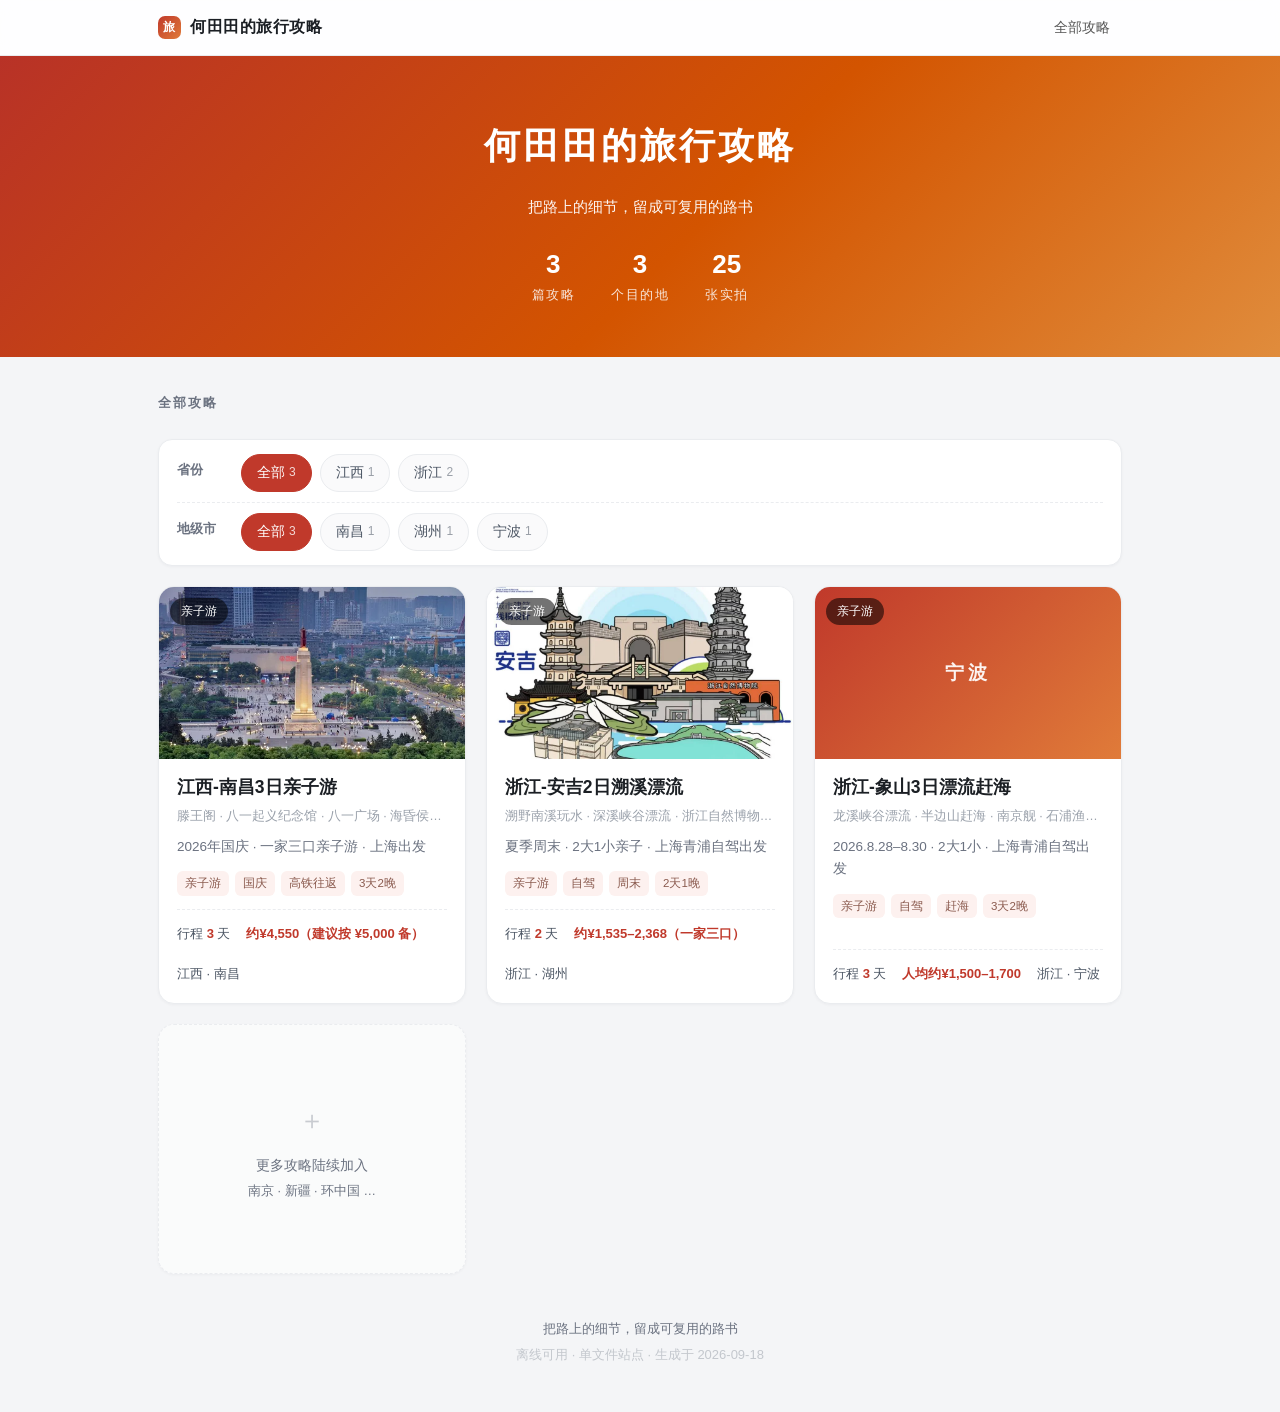
==== index.html @ ce4078e5 "update index.html" ====
<!DOCTYPE html>
<html lang="zh-CN">
<head>
<meta charset="utf-8">
<meta name="viewport" content="width=device-width,initial-scale=1,viewport-fit=cover">
<meta name="description" content="把路上的细节，留成可复用的路书">
<meta name="theme-color" content="#c0392b">
<meta property="og:title" content="何田田的旅行攻略">
<meta property="og:description" content="把路上的细节，留成可复用的路书">
<meta property="og:type" content="website">
<meta property="og:url" content="https://creamshi0208.github.io/TianTravel/">
<meta property="og:site_name" content="何田田的旅行攻略">
<meta property="og:locale" content="zh_CN">
<link rel="icon" href="data:image/svg+xml,%3Csvg xmlns='http://www.w3.org/2000/svg' viewBox='0 0 64 64'%3E%3Cdefs%3E%3ClinearGradient id='g' x1='0' y1='0' x2='1' y2='1'%3E%3Cstop offset='0' stop-color='%23c0392b'/%3E%3Cstop offset='1' stop-color='%23e07b39'/%3E%3C/linearGradient%3E%3C/defs%3E%3Crect width='64' height='64' rx='14' fill='url(%23g)'/%3E%3Ctext x='32' y='45' font-size='34' text-anchor='middle' fill='%23fff' font-family='sans-serif' font-weight='700'%3E%E6%97%85%3C/text%3E%3C/svg%3E">
<title>何田田的旅行攻略</title>
<style>
:root{--ink:#1b1f24;--muted:#6b7280;--line:#eaecef;--bg:#f4f5f7;
--brand:#c0392b;--brand2:#e07b39;--brand-soft:#fdf1ef;--radius:16px;--ph-lg:185px;--ph-sm:150px}
*{box-sizing:border-box}
html{scroll-behavior:smooth}
a,button{-webkit-tap-highlight-color:transparent}
body{margin:0;background:var(--bg);color:var(--ink);font-size:16px;line-height:1.8;
font-family:-apple-system,BlinkMacSystemFont,"PingFang SC","Microsoft YaHei","Hiragino Sans GB",Arial,sans-serif;
-webkit-font-smoothing:antialiased}
.wrap{max-width:1000px;margin:0 auto;padding:0 18px}
strong{color:var(--brand)}

/* ===== 顶栏（sticky 常驻；详情页的返回按钮就挂在这里，永远贴在视口顶部） ===== */
.topbar{position:sticky;top:0;z-index:20;background:rgba(255,255,255,.9);
-webkit-backdrop-filter:blur(10px);backdrop-filter:blur(10px);border-bottom:1px solid var(--line)}
.topbar .in{max-width:1000px;margin:0 auto;padding:9px 18px;display:flex;align-items:center;gap:14px}
.brand{display:flex;align-items:center;gap:9px;text-decoration:none;color:var(--ink);
font-weight:700;font-size:16px;letter-spacing:.5px}
.brand i{width:23px;height:23px;border-radius:7px;font-style:normal;color:#fff;font-size:12px;
background:linear-gradient(135deg,var(--brand),var(--brand2));
display:flex;align-items:center;justify-content:center}
.tb-nav{margin-left:auto;display:flex;gap:4px}
.tb-nav a{text-decoration:none;font-size:14px;color:#555;padding:6px 12px;border-radius:8px}
.tb-nav a:hover{background:var(--brand-soft);color:var(--brand)}
/* 详情页：品牌与导航让位给「返回全部攻略」，按钮随顶栏常驻，不随正文滚走 */
.tb-back{display:none;align-items:center;gap:7px;text-decoration:none;font-size:14.5px;
font-weight:700;color:var(--brand);background:var(--brand-soft);border:1px solid #f0dbd7;
padding:5px 14px 5px 11px;border-radius:9px;line-height:1.5}
.tb-back:hover{background:#f7dfdb}
.tb-back:active{background:#f2d4cf}
.tb-back em{font-style:normal;font-size:15px;line-height:1}
/* 详情页专属分享按钮（自定义分享菜单，全平台通用） */
.tb-share{display:none;align-items:center;gap:6px;font-size:14px;font-weight:700;color:var(--brand);
background:var(--brand-soft);border:1px solid #f0dbd7;padding:6px 16px;border-radius:9px;
line-height:1.5;cursor:pointer;font-family:inherit;margin-left:auto;position:relative}
.tb-share:active{background:#f2d4cf}
html[data-view]:not([data-view="home"]) .topbar .brand,
html[data-view]:not([data-view="home"]) .topbar .tb-nav{display:none}
html[data-view]:not([data-view="home"]) .topbar .tb-back{display:flex}
html[data-view]:not([data-view="home"]) .topbar .tb-share{display:inline-flex}

/* ===== 首页 hero ===== */
.hero-home{background:linear-gradient(135deg,#b83227 0%,#d35400 55%,#e08c3c 100%);
color:#fff;padding:58px 18px 48px;text-align:center}
.hero-home h1{margin:0;font-size:36px;font-weight:800;letter-spacing:3px}
.hero-home .lead{margin:14px auto 0;max-width:560px;font-size:15px;opacity:.94}
.stats{display:flex;justify-content:center;gap:36px;margin-top:28px;flex-wrap:wrap}
.stat b{display:block;font-size:26px;font-weight:800;line-height:1.25}
.stat span{font-size:12.5px;opacity:.85;letter-spacing:1.5px}

/* ===== 二级分类筛选：省份 / 地级市 ===== */
.fbar{background:#fff;border:1px solid var(--line);border-radius:14px;padding:14px 18px;
margin:24px 0 20px;box-shadow:0 1px 3px rgba(16,24,40,.04)}
.frow{display:flex;align-items:flex-start;gap:12px}
.frow+.frow{margin-top:10px;padding-top:10px;border-top:1px dashed var(--line)}
.flab{flex:none;width:52px;font-size:13px;color:var(--muted);font-weight:600;line-height:31px}
.fchips{display:flex;flex-wrap:wrap;gap:8px;flex:1}
.fchips button{display:inline-flex;align-items:center;min-height:38px;border:1px solid var(--line);
background:#fafafb;color:#4b5563;font-size:13.5px;padding:6px 15px;border-radius:999px;
cursor:pointer;font-family:inherit;line-height:1.65}
.fchips button:hover{border-color:#e3cfc9;color:var(--brand)}
.fchips button:active{border-color:#e3cfc9;color:var(--brand);background:var(--brand-soft)}
.fchips button.on{background:var(--brand);border-color:var(--brand);color:#fff}
.fchips button i{font-style:normal;opacity:.55;font-size:12px;margin-left:4px}
.fchips button.on i{opacity:.8}
.empty{display:none;padding:46px 0;text-align:center;color:var(--muted);font-size:14px}
.grid{display:grid;grid-template-columns:repeat(auto-fill,minmax(300px,1fr));gap:20px;padding-bottom:8px}
.gcard{background:#fff;border:1px solid var(--line);border-radius:var(--radius);overflow:hidden;
text-decoration:none;color:inherit;display:flex;flex-direction:column;transition:.2s;
box-shadow:0 1px 3px rgba(16,24,40,.04)}
.gcard:hover{transform:translateY(-3px);box-shadow:0 10px 26px rgba(16,24,40,.10);border-color:#e6d3ce}
.gcard:active{transform:scale(.985)}
.gcard .cov{position:relative;aspect-ratio:16/9;overflow:hidden;background:#eceef1}
.gcard .cov img{width:100%;height:100%;object-fit:cover;display:block;transition:.4s}
.gcard:hover .cov img{transform:scale(1.05)}
.gcard .cov .bd{position:absolute;left:11px;top:11px;background:rgba(0,0,0,.55);color:#fff;
font-size:12px;padding:3px 11px;border-radius:999px}
/* 没有实拍封面时用品牌色底 + 目的地名兜底，不留灰块 */
.gcard .cov.nocov{background:linear-gradient(135deg,var(--brand),var(--brand2));
display:flex;align-items:center;justify-content:center}
.gcard .cov.nocov em{font-style:normal;color:rgba(255,255,255,.93);font-size:19px;
font-weight:700;letter-spacing:4px}
.gcard .bd2{padding:16px 18px 18px;display:flex;flex-direction:column;flex:1}
.gcard h3{margin:0 0 6px;font-size:17.5px;font-weight:700;line-height:1.45}
/* 标题下方的一行小字：主要景点概述，恒定单行（超出省略，悬停看全） */
.gcard .spots{margin:0 0 10px;font-size:12.5px;color:#9aa1ab;line-height:1.6;
white-space:nowrap;overflow:hidden;text-overflow:ellipsis}
.gcard .sub{color:var(--muted);font-size:13.5px;margin:0 0 13px;line-height:1.65}
.tags{display:flex;gap:6px;flex-wrap:wrap;margin-bottom:13px}
.tags span{font-size:11.5px;color:#8a5a4e;background:var(--brand-soft);border-radius:6px;padding:2px 8px}
.meta{display:flex;gap:16px;flex-wrap:wrap;font-size:13px;color:#4b5563;
margin-top:auto;padding-top:12px;border-top:1px dashed var(--line)}
.meta b{color:var(--brand)}
.gcard.soon{border-style:dashed;background:rgba(255,255,255,.55);align-items:center;
justify-content:center;text-align:center;color:var(--muted);font-size:13.5px;
padding:34px 24px;min-height:250px;line-height:2}
.gcard.soon em{font-style:normal;font-size:26px;display:block;margin-bottom:6px;color:#c8cbd0}
.sec-title{font-size:13px;letter-spacing:2px;color:var(--muted);font-weight:600;margin:34px 0 0}

/* ===== 攻略详情 ===== */
.guide-hero{background:linear-gradient(135deg,#b83227 0%,#d35400 55%,#e08c3c 100%);color:#fff;
padding:32px 18px 30px}
.guide-hero .in{max-width:900px;margin:0 auto}
.guide-hero h1{margin:0;font-size:30px;font-weight:800;letter-spacing:1.5px}
.guide-hero .spots-line{margin:9px 0 0;font-size:13px;opacity:.9;letter-spacing:.4px}
.guide-hero .sub2{margin:10px 0 17px;font-size:14.5px;opacity:.95}
.chips{display:flex;flex-wrap:wrap;gap:9px}
.chip{background:rgba(255,255,255,.18);border:1px solid rgba(255,255,255,.36);
border-radius:999px;padding:5px 14px;font-size:13px}
.gmain{max-width:900px;margin:0 auto;padding:0 18px 44px}
.toc-box{background:#fff;border:1px solid var(--line);border-radius:14px;padding:14px 16px;
margin-top:22px;box-shadow:0 1px 3px rgba(16,24,40,.04)}
.toc-t{font-size:12.5px;color:var(--muted);font-weight:600;letter-spacing:1.5px;margin-bottom:10px}
.toc-grid{display:grid;grid-template-columns:repeat(4,1fr);gap:8px}
.toc-grid a{color:#333;text-decoration:none;font-size:13.5px;padding:10px;border-radius:9px;
background:#faf8f7;border:1px solid #f1e9e7;text-align:center;line-height:1.35;
overflow:hidden;text-overflow:ellipsis;white-space:nowrap}
.toc-grid a:hover{background:var(--brand-soft);color:var(--brand)}
.toc-grid a:active{background:var(--brand-soft);color:var(--brand)}
section.sec{margin:24px 0;scroll-margin-top:66px}
.card{background:#fff;border:1px solid var(--line);border-radius:var(--radius);padding:24px 26px;
box-shadow:0 1px 3px rgba(16,24,40,.04)}
.card h2{font-size:20px;margin:0 0 18px;display:flex;align-items:center;gap:12px;
padding-bottom:14px;border-bottom:1px solid var(--line);line-height:1.5}
h2 .num{flex:none;width:28px;height:28px;border-radius:50%;background:var(--brand-soft);
color:var(--brand);font-size:14px;font-weight:700;display:flex;align-items:center;justify-content:center}
/* 二级分组标题：全站统一一套（原 h3.day / .mg-h / .rg-h 三套字号、内边距、
   锚点偏移各不相同，现合并为同一规格；h3.day 只保留额外的上下外边距） */
h3.day,.rg-h,.mg-h{font-size:15px;font-weight:700;color:#fff;
background:linear-gradient(90deg,#c0392b,#e07b39);display:inline-block;
padding:5px 16px;border-radius:999px;margin-bottom:12px}
h3.day{margin:26px 0 14px}
h3.day:first-of-type{margin-top:4px}
p{margin:10px 0}
p.lead-p{font-weight:600}
ul.lst{margin:10px 0;padding-left:20px}
ul.lst li{margin:6px 0}
/* 可勾选清单 ul.lst.ck（出行清单用；点击切换 .done） */
ul.lst.ck{list-style:none;padding-left:0}
ul.lst.ck li{position:relative;padding-left:28px;margin:7px 0;cursor:pointer;
-webkit-user-select:none;user-select:none}
ul.lst.ck li:before{content:"";position:absolute;left:0;top:3px;width:16px;height:16px;
border:1.5px solid #d5d8dd;border-radius:4px;background:#fff}
ul.lst.ck li.done{color:var(--muted);text-decoration:line-through}
ul.lst.ck li.done:before{background:var(--brand);border-color:var(--brand)}
ul.lst.ck li.done:after{content:"";position:absolute;left:5px;top:7px;width:7px;height:4px;
border-left:2px solid #fff;border-bottom:2px solid #fff;transform:rotate(-45deg)}
/* 手机上表格横向滚动：右边内阴影提示「还能往右滑」，滚到底由 JS 摘掉 */
.tw{overflow-x:auto;margin:16px 0;border:1px solid var(--line);border-radius:12px;
-webkit-overflow-scrolling:touch;overscroll-behavior-x:contain}
.tw.hint{-webkit-box-shadow:inset -16px 0 10px -10px rgba(16,24,40,.22);
box-shadow:inset -16px 0 10px -10px rgba(16,24,40,.22)}
table{border-collapse:collapse;width:100%;font-size:15px;min-width:420px}
th,td{padding:11px 14px;text-align:left;vertical-align:top;border-bottom:1px solid var(--line)}
thead th{background:#faf8f7;font-weight:600;color:#444;white-space:nowrap}
tbody tr:nth-child(even){background:#fcfcfd}
tbody tr:last-child td{border-bottom:none}
.tip{background:#fffaf4;border:1px solid #f6e3cb;border-left:3px solid var(--brand2);
border-radius:12px;padding:12px 16px;margin:14px 0;font-size:14.5px;color:#7a4a17}
.tip-k{display:inline-block;font-weight:700;color:#b45309;margin-right:8px}
.tip-k:after{content:"·"}

/* 时间轴 */
.tl{position:relative;margin:8px 0 4px;padding-left:6px}
.tl:before{content:"";position:absolute;left:62px;top:14px;bottom:14px;width:2px;
background:linear-gradient(180deg,#f0c8c0,#f3e2d3)}
.tl-item{position:relative;display:flex;gap:18px;padding:8px 0}
.tl-t{flex:none;width:52px;text-align:right;font-size:14px;font-weight:700;color:var(--brand);
padding-top:2px;line-height:1.5}
.tl-c{position:relative;flex:1;background:#fbfbfc;border:1px solid var(--line);
border-radius:12px;padding:10px 14px;margin-left:22px}
.tl-c:before{content:"";position:absolute;left:-27px;top:16px;width:10px;height:10px;
border-radius:50%;background:#fff;border:3px solid var(--brand)}
.tl-a{font-weight:600;font-size:15.5px}
.tl-n{color:var(--muted);font-size:13.5px;margin-top:5px;line-height:1.75}
.tl-n span{display:block}

/* 路线卡 */


.rt{background:#fbfbfc;border:1px solid var(--line);border-radius:12px;padding:11px 14px;margin-bottom:9px}
.rt-h{display:flex;flex-wrap:wrap;align-items:center;gap:8px;font-size:15px;font-weight:600}
.rt-ar{color:var(--brand);font-weight:700}
.rt-d{margin-left:auto;flex:none;background:var(--brand-soft);color:var(--brand);font-size:12.5px;
font-weight:700;padding:2px 10px;border-radius:999px}
.rt-m{display:flex;flex-wrap:wrap;gap:7px;margin-top:8px}
.pill{font-size:12.5px;color:#4b5563;background:#fff;border:1px solid var(--line);
border-radius:6px;padding:3px 9px}
.pill.car{border-color:#f3d2cb;background:#fffaf8}
.pill.bus{border-color:#d6e2f5;background:#f7f9fe}
.pill.walk{border-color:#cfe6d4;background:#f6fbf7}
.pill.no{color:#9aa1ab;background:#f6f7f8}

/* 餐饮卡 */
/* 分组容器：mgroup 与 rgroup 统一（原 rgroup 下边距 22px 且缺 scroll-margin-top） */
.mgroup,.rgroup{margin:16px 0 20px;scroll-margin-top:70px}
.meal{background:#fbfbfc;border:1px solid var(--line);border-radius:12px;
padding:12px 15px;margin-bottom:9px}
.meal .slot{display:inline-block;font-size:12px;font-weight:700;color:var(--brand);
background:var(--brand-soft);border-radius:6px;padding:2px 9px;margin-bottom:7px}
.ml-main{font-size:15.5px;font-weight:600;line-height:1.6}
.ml-sub{font-size:13.5px;color:var(--muted);margin-top:3px;line-height:1.75}
.ml-alt{font-size:13px;color:#0e7490;margin-top:6px;line-height:1.7;background:#ecfeff;border-left:3px solid #06b6d4;border-radius:0 8px 8px 0;padding:6px 10px}
.alt-tag{display:inline-block;font-weight:700;font-size:12px;border-radius:6px;padding:1px 7px;margin:0 5px 2px 0;color:#fff}
.alt-a{background:#0891b2}
.alt-b{background:#d97706}
.ml-cost{margin-top:8px;font-size:13px;font-weight:700;color:#b45309}

/* 图集：可点击放大（灯箱），角标提示 */
.gal{display:grid;grid-template-columns:repeat(auto-fill,minmax(230px,1fr));gap:14px;margin-top:16px}
figure.ph{margin:0;background:#fff;border:1px solid var(--line);border-radius:12px;overflow:hidden;
position:relative;cursor:zoom-in}
figure.ph img{display:block;width:100%;height:var(--ph-lg);object-fit:cover}
figure.ph::after{content:"点击放大";position:absolute;right:9px;top:9px;font-size:11px;color:#fff;
background:rgba(20,24,30,.5);padding:3px 9px;border-radius:999px;letter-spacing:1px;
pointer-events:none}
figcaption{font-size:12.5px;color:var(--muted);padding:7px 10px;background:#fafafa;text-align:center}

/* 灯箱：点击任意处关闭，Esc 关闭，说明文字贴底部（避让全面屏手势条） */
#lb{position:fixed;inset:0;z-index:60;background:rgba(12,14,18,.93);display:none;
align-items:center;justify-content:center;padding:28px 20px 60px;cursor:zoom-out}
#lb.on{display:flex}
#lb img{max-width:100%;max-height:100%;object-fit:contain;border-radius:6px;
box-shadow:0 10px 40px rgba(0,0,0,.5)}
#lb-cap{position:absolute;left:0;right:0;bottom:0;
padding:16px 20px calc(16px + env(safe-area-inset-bottom,0px));color:rgba(255,255,255,.88);
font-size:13px;text-align:center;background:linear-gradient(180deg,transparent,rgba(0,0,0,.6))}
#lb-x{position:absolute;top:calc(14px + env(safe-area-inset-top,0px));
right:calc(14px + env(safe-area-inset-right,0px));width:40px;height:40px;border-radius:50%;
border:none;background:rgba(255,255,255,.16);color:#fff;font-size:17px;cursor:pointer;
font-family:inherit;line-height:1}
#lb-x:active{background:rgba(255,255,255,.3)}

/* 阅读进度条（贴顶栏下方，随滚动增长） */
#prog{position:fixed;top:0;left:0;height:3px;width:100%;transform:scaleX(0);transform-origin:0 0;
background:linear-gradient(90deg,var(--brand),var(--brand2));z-index:50;pointer-events:none}

footer{text-align:center;color:var(--muted);font-size:13px;line-height:2;
padding:34px 18px calc(44px + env(safe-area-inset-bottom,0px))}
footer .fl{color:#c3c7cd}
#toTop{position:fixed;right:calc(16px + env(safe-area-inset-right,0px));
bottom:calc(24px + env(safe-area-inset-bottom,0px));width:44px;height:44px;border-radius:50%;
border:1px solid var(--line);background:#fff;color:var(--brand);font-size:17px;cursor:pointer;
box-shadow:0 4px 14px rgba(16,24,40,.12);z-index:30;font-family:inherit;
opacity:0;visibility:hidden;pointer-events:none;transition:opacity .25s,visibility .25s}
#toTop.show{opacity:1;visibility:visible;pointer-events:auto}
#toTop:hover{background:var(--brand-soft)}
#toTop:active{background:var(--brand-soft)}

/* ===== 视图显隐 =====
   默认一律隐藏，只由路由点亮 —— 保证「没点过的攻略详情」绝不会先渲染出来。
   （以前是靠 body 末尾的脚本加 .js 类才隐藏，文档解析期间详情会整片闪现。）
   无 JS 时兜底：只显示首页卡片墙，详情仍然一个都不渲染。 */
.view{display:none}
.view.on{display:block}
html:not(.js) #v-home{display:block}


/* ===== 打印 / 导出 PDF =====
   路书经常要打出来随身带、或导成 PDF 存档。屏幕上的常驻顶栏、进度条、
   悬浮按钮、灯箱、「点击放大」角标在纸面上全是噪音，一律隐掉；
   渐变 hero 反白成黑字，免得印出一片深底又吃墨；卡片表格图片尽量不跨页断开。 */
@media print{
 @page{margin:14mm}
 .topbar,#prog,#toTop,#lb,.tb-share{display:none!important}
 .hero-home,.guide-hero{background:#fff!important;color:#000!important;
  -webkit-print-color-adjust:exact;print-color-adjust:exact}
 .hero-home .lead,.hero-home .stat span,.guide-hero .spots-line,.guide-hero .sub2{
  color:#444!important;opacity:1!important}
 .gcard,.card,figure.ph,.meal,.pt,table,.tl{break-inside:avoid;page-break-inside:avoid;
  box-shadow:none!important;border-color:#ccc!important}
 .gcard:hover{transform:none}
 figure.ph::after{display:none}
 a{color:inherit!important;text-decoration:none}
 #sidetoc{display:none!important}
 footer{padding:14px 0 0}
}

/* ===== 悬浮章节目录（JS 动态生成 #sidetoc）=====
   桌面宽屏（≥1240px）：正文 900px 居中后右侧有富余，固定一个竖排小目录，
   滚动时高亮当前章节，点任意章节平滑跳转（走全局锚点委托，不占历史栈）；
   手机（≤640px）：改成贴底的横滑章节条，不占文档流、不推 hero；
   中间尺寸不显示 —— 那个区间正文两侧没有富余，页首的 toc-box 加右下角
   回顶按钮已经够用。 */
#sidetoc{display:none}
/* 空容器一律隐藏：主页/无目录页面 JS 会留下空 #sidetoc，
   桌面宽屏规则不依赖 .show，会把它渲染成右上角白色空盒 */
#sidetoc:empty{display:none!important}
@media(min-width:1240px){
 #sidetoc{display:block;position:fixed;top:84px;right:14px;width:150px;
  max-height:calc(100vh - 130px);overflow:auto;z-index:15;
  background:#fff;border:1px solid var(--line);border-radius:12px;padding:10px 7px;
  box-shadow:0 1px 3px rgba(16,24,40,.06);font-size:12.5px}
 #sidetoc .st-t{font-size:11.5px;color:var(--muted);font-weight:600;letter-spacing:1.5px;
  padding:2px 8px 8px}
 #sidetoc a{display:block;padding:5px 8px;border-radius:7px;color:var(--ink);
  text-decoration:none;line-height:1.5;white-space:nowrap;overflow:hidden;text-overflow:ellipsis}
 #sidetoc a.on{background:var(--brand-soft);color:var(--brand);font-weight:700}
}
@media(max-width:640px){
 #sidetoc.show{display:flex;gap:8px;position:fixed;left:0;right:0;bottom:0;z-index:25;
  overflow-x:auto;-webkit-overflow-scrolling:touch;scrollbar-width:none;
  background:rgba(255,255,255,.96);-webkit-backdrop-filter:blur(10px);backdrop-filter:blur(10px);
  border-top:1px solid var(--line);
  padding:8px 12px calc(8px + env(safe-area-inset-bottom,0px))}
 #sidetoc.show::-webkit-scrollbar{display:none}
 #sidetoc .st-t{display:none}
 #sidetoc a{flex:none;font-size:12.5px;color:var(--ink);text-decoration:none;
  background:#fff;border:1px solid var(--line);border-radius:999px;padding:5px 13px}
 #sidetoc a.on{background:var(--brand);border-color:var(--brand);color:#fff;font-weight:700}
 /* 底部让给章节条，回顶按钮上移 */
 #toTop{bottom:70px}
 /* 打印时正文卡片由 @media print 处理，这里只补底部条的高度占位 */
 body{padding-bottom:52px}
}

/* ===== 行程内联配图 / 图集分组 / 景点速查 ===== */
.tl-ph{margin:10px 0 2px;max-width:300px}
figure.tl-ph img{height:var(--ph-sm)}
.ph-more{display:inline-block;margin:6px 0 2px;font-size:13px;color:var(--brand);
 text-decoration:none;border-bottom:1px dashed var(--brand2)}

.poi-links{display:flex;flex-wrap:wrap;gap:8px;margin-top:9px}
.poi-links a{display:inline-block;font-size:13px;color:var(--brand);background:#fff;
 border:1px solid #f3d2cb;border-radius:999px;padding:4px 13px;text-decoration:none}
.poi-links a:hover{background:var(--brand-soft)}

/* ===== 重要提示卡 .pt =====
   左侧色条 + 名称 + 状态标签（绿=免费/无需预约，橙=需抢票）+ 说明文字。
   比早先的裸段落/借用 .rt 层次清楚：一眼能扫出「哪个要抢、哪个不用」。 */
.pt{background:#fff;border:1px solid var(--line);border-left:3px solid var(--brand2);
 border-radius:12px;padding:13px 16px;margin-bottom:10px}
.pt-h{display:flex;flex-wrap:wrap;align-items:baseline;gap:9px;margin-bottom:6px}
.pt-n{font-size:15.5px;font-weight:700;color:var(--ink);line-height:1.5}
.pt-tag{font-size:12px;font-weight:700;border-radius:6px;padding:2px 9px;
 background:var(--brand-soft);color:var(--brand);white-space:nowrap}
.pt-tag.t-ok{background:#e1f5ee;color:#0f6e56}
.pt-tag.t-warn{background:#faece7;color:#993c1d}
.pt-tag.t-err{background:#fcebeb;color:#a32d2d}
.pt-d{font-size:14px;color:#4b5563;line-height:1.8}
.pt-d b{color:var(--brand)}
@media(max-width:640px){
 .pt{padding:12px 13px}
 .pt-n{font-size:15px}
}
@media(max-width:640px){.tl-ph{max-width:240px}}

@media(max-width:640px){
 .hero-home{padding:42px 16px 36px}.hero-home h1{font-size:25px;letter-spacing:1.5px}
 .stats{gap:24px}.stat b{font-size:22px}
 .grid{grid-template-columns:1fr}
 .toc-grid{grid-template-columns:repeat(2,1fr)}
 .card{padding:18px 15px}
 .guide-hero h1{font-size:22px}
 /* 表格压小字号/内距 + 放宽最小宽度，很多表不用横滑也能放下 */
 table{font-size:13.5px;min-width:340px}
 th,td{padding:9px 10px}
 /* 筛选 chips 提到 40px 触控高度 */
 .fchips button{min-height:40px;font-size:14px}
 .tl:before{left:52px}.tl-t{width:42px;font-size:13px}.tl-c{margin-left:14px}
 .tl-c:before{left:-19px}
 figure.ph img{height:var(--ph-sm)}
}
</style>
<script>document.documentElement.className += ' js';</script>
</head>
<body>
<div id="prog"></div>
<header class="topbar"><div class="in"><a class="brand" href="#/"><i>旅</i>何田田的旅行攻略</a><a class="tb-back" href="#/"><em>←</em>返回全部攻略</a><button class="tb-share" id="shareBtn" type="button">分享</button><nav class="tb-nav"><a href="#/">全部攻略</a></nav></div></header>

<main><div class="view" id="v-home" data-view="home"><div class="hero-home"><h1>何田田的旅行攻略</h1><p class="lead">把路上的细节，留成可复用的路书</p><div class="stats"><div class="stat"><b>3</b><span>篇攻略</span></div><div class="stat"><b>3</b><span>个目的地</span></div><div class="stat"><b>14</b><span>张实拍</span></div></div></div><div class="wrap"><div class="sec-title">全部攻略</div><div class="fbar"><div class="frow"><span class="flab">省份</span><div class="fchips" id="fp"><button class="on" data-prov="全部" onclick="pickProv(this)">全部<i>3</i></button><button data-prov="江西" onclick="pickProv(this)">江西<i>1</i></button><button data-prov="浙江" onclick="pickProv(this)">浙江<i>2</i></button></div></div><div class="frow"><span class="flab">地级市</span><div class="fchips" id="fc"><button class="on" data-prov="全部" data-city="全部" onclick="pickCity(this)">全部<i>3</i></button><button data-prov="江西" data-city="南昌" onclick="pickCity(this)">南昌<i>1</i></button><button data-prov="浙江" data-city="湖州" onclick="pickCity(this)">湖州<i>1</i></button><button data-prov="浙江" data-city="宁波" onclick="pickCity(this)">宁波<i>1</i></button></div></div></div><div class="grid"><a class="gcard" href="#/nanchang-3d" data-prov="江西" data-city="南昌"><div class="cov"><img src="images/nanchang/00_江西_南昌3日亲子游.webp" alt="江西-南昌3日亲子游" loading="lazy"><span class="bd">亲子游</span></div><div class="bd2"><h3>江西-南昌3日亲子游</h3><p class="spots" title="滕王阁 · 八一起义纪念馆 · 八一广场 · 海昏侯国遗址 · 万寿宫 · 南昌之星">滕王阁 · 八一起义纪念馆 · 八一广场 · 海昏侯国遗址 · 万寿宫 · 南昌之星</p><p class="sub">2026年国庆 · 一家三口亲子游 · 上海出发</p><div class="tags"><span>亲子游</span><span>国庆</span><span>高铁往返</span><span>3天2晚</span></div><div class="meta"><span>行程 <b>3</b> 天</span><span><b>约¥4,550（建议按 ¥5,000 备）</b></span><span>江西 · 南昌</span></div></div></a><a class="gcard" href="#/anji-2d" data-prov="浙江" data-city="湖州"><div class="cov"><img src="images/anji/00_封面_安吉2日溯溪漂流.webp" alt="浙江-安吉2日溯溪漂流" loading="lazy" decoding="async"><span class="bd">亲子游</span></div><div class="bd2"><h3>浙江-安吉2日溯溪漂流</h3><p class="spots" title="溯野南溪玩水 · 深溪峡谷漂流 · 浙江自然博物院安吉馆">溯野南溪玩水 · 深溪峡谷漂流 · 浙江自然博物院安吉馆</p><p class="sub">夏季周末 · 2大1小亲子 · 上海青浦自驾出发</p><div class="tags"><span>亲子游</span><span>自驾</span><span>周末</span><span>2天1晚</span></div><div class="meta"><span>行程 <b>2</b> 天</span><span><b>约¥1,535–2,368（一家三口）</b></span><span>浙江 · 湖州</span></div></div></a><a class="gcard" href="#/xiangshan-3d" data-prov="浙江" data-city="宁波"><div class="cov nocov"><em>宁波</em><span class="bd">亲子游</span></div><div class="bd2"><h3>浙江-象山3日漂流赶海</h3><p class="spots" title="龙溪峡谷漂流 · 半边山赶海 · 南京舰 · 石浦渔港古城 · 东门岛">龙溪峡谷漂流 · 半边山赶海 · 南京舰 · 石浦渔港古城 · 东门岛</p><p class="sub">2026.8.28–8.30 · 2大1小 · 上海青浦自驾出发</p><div class="tags"><span>亲子游</span><span>自驾</span><span>赶海</span><span>3天2晚</span></div><div class="meta"><span>行程 <b>3</b> 天</span><span><b>人均约¥1,500–1,700</b></span><span>浙江 · 宁波</span></div></div></a><div class="gcard soon"><em>＋</em>更多攻略陆续加入<br><span style="font-size:12.5px">南京 · 新疆 · 环中国 …</span></div></div><div class="empty" id="empty">该分类下暂无攻略</div></div></div><div class="view" id="v-nanchang-3d" data-view="nanchang-3d"><div class="guide-hero"><div class="in"><h1>江西-南昌3日亲子游</h1><div class="spots-line">滕王阁 · 八一起义纪念馆 · 八一广场 · 海昏侯国遗址 · 万寿宫 · 南昌之星</div><div class="sub2">2026年国庆 · 一家三口亲子游 · 上海出发</div><div class="chips"><span class="chip">3天2晚</span><span class="chip">10/3 周六 — 10/5 周一</span><span class="chip">去程卧铺 K287</span><span class="chip">返程高铁</span><span class="chip">亲子友好</span></div></div></div><div class="gmain"><div class="toc-box"><div class="toc-t">本页目录</div><div class="toc-grid"><a href="#nanchang-3d-sec-1">一、交通</a><a href="#nanchang-3d-sec-2">二、行程概览</a><a href="#nanchang-3d-sec-3">三、每日详细行程</a><a href="#nanchang-3d-sec-4">四、预算（一家三口，3天2晚）</a><a href="#nanchang-3d-sec-5">五、重要提示</a><a href="#nanchang-3d-sec-6">六、行程距离表（高德地图实测）</a><a href="#nanchang-3d-sec-7">七、餐饮推荐</a><a href="#nanchang-3d-sec-8">八、景点速查</a><a href="#nanchang-3d-sec-9">九、景点实拍图</a><a href="#nanchang-3d-sec-10">十、出行清单</a><a href="#nanchang-3d-sec-11">十一、天气与穿衣</a></div></div><p>出行日期：2026年10月3日（周六）— 10月5日（周一），共3天2晚</p><section class="sec"><section class="sec" id="nanchang-3d-sec-1"><div class="card"><h2><span class="num">1</span>一、交通</h2><p>去程（推荐）：10月2日晚 · 卧铺夜车</p><div class="tw"><table><thead><tr><th>车次</th><th>出发→到达</th><th>时长</th><th>软卧票价</th></tr></thead><tbody><tr><td><strong>K287</strong></td><td>21:18 上海松江 → 06:51 南昌（次日）</td><td>9h33m</td><td>¥297/人</td></tr></tbody></table></div><ul class="lst"><li>一家三口：约 ¥740-890（软卧 ¥297/人；9 岁儿童按 12306 普速规则核价，儿童票额度以出票为准）</li><li>晚上出发睡一觉早上到，不浪费白天时间</li><li>K287 从上海松江站发车（非市区站，市区过去要 1 小时以上），且是过路车；国庆卧铺票额极少，建议开售当天抢，或改 10/2 白天高铁提前抵达南昌（多一晚酒店但更稳妥）</li></ul><p>返程：10月5日晚 · 高铁</p><div class="tw"><table><thead><tr><th>车次</th><th>出发→到达</th><th>时长</th><th>二等座</th></tr></thead><tbody><tr><td><strong>G1388（推荐）</strong></td><td>18:28 南昌 → 22:48 上海虹桥</td><td>4h20m</td><td>¥316</td></tr><tr><td>G206（备选）</td><td>19:14 南昌西 → 22:01 上海虹桥</td><td>2h47m</td><td>¥356</td></tr><tr><td>G252（备选）</td><td>19:54 南昌西 → 22:43 上海虹桥</td><td>2h49m</td><td>¥358</td></tr></tbody></table></div><ul class="lst"><li>一家三口：约 ¥948（G1388 二等座 ¥316×3，以 12306 核价为准）</li></ul></div></section><section class="sec" id="nanchang-3d-sec-2"><div class="card"><h2><span class="num">2</span>二、行程概览</h2><div class="tw"><table><thead><tr><th>天数</th><th>日期</th><th>主题</th><th>景点</th></tr></thead><tbody><tr><td>Day 1</td><td>10/3 周六</td><td>红色历史 + 江景夜游</td><td>八一起义纪念馆 → 八一广场 → 赣江夜游 → 秋水广场音乐喷泉</td></tr><tr><td>Day 2</td><td>10/4 周日</td><td>海昏侯考古 + 摩天轮夜景</td><td>汉代海昏侯国遗址 → 万寿宫历史文化街区 → 南昌之星摩天轮</td></tr><tr><td>Day 3</td><td>10/5 周一</td><td>古典文化 + 返程</td><td>滕王阁 → 返程</td></tr></tbody></table></div></div></section><section class="sec" id="nanchang-3d-sec-3"><div class="card"><h2><span class="num">3</span>三、每日详细行程</h2><h3 class="day">Day 1：10月3日（周六）— 红色历史 + 江景夜游</h3><div class="tl"><div class="tl-item"><div class="tl-t">06:51</div><div class="tl-c"><div class="tl-a">抵达南昌站，打车到八一起义纪念馆附近</div><div class="tl-n"><span>行李随身带，打车约10分钟</span></div></div></div><div class="tl-item"><div class="tl-t">07:00-08:30</div><div class="tl-c"><div class="tl-a">早餐，纪念馆周边逛逛</div><div class="tl-n"><span>行李随身带</span><span>纪念馆9:00开门，先在中山路逛逛</span></div></div></div><div class="tl-item"><div class="tl-t">09:00-11:30</div><div class="tl-c"><div class="tl-a"><strong>八一起义纪念馆</strong></div><div class="tl-n"><span>免费（需提前在公众号预约）</span><span>建议游览2小时</span><span>起义总指挥部旧址</span></div><div class="tip"><span class="tip-k">讲给孩子听</span>别按展线硬逛：进门先拿一份参观地图，给孩子派「寻宝」任务——找出 3 件他觉得最厉害的文物，出来讲给你听。2 小时对 8 岁孩子偏长，走不动就直奔他感兴趣的展项，剩下的下次再来。</div></div></div><div class="tl-item"><div class="tl-t">12:00</div><div class="tl-c"><div class="tl-a">午餐</div><div class="tl-n"><span>打平伙老南（万寿宫商城店），莲花血鸭、绝味牛蛙、南昌炒粉，人均约¥65；国庆排队约30分钟，建议大众点评提前取号（详见餐饮推荐）</span></div></div></div><div class="tl-item"><div class="tl-t">14:00-15:00</div><div class="tl-c"><div class="tl-a"><strong>八一广场</strong></div><div class="tl-n"><span>免费，距纪念馆约 1.5km、步行 22 分钟</span><span>八一南昌起义纪念塔，拍照好看</span><span>法定节假日广场音乐喷泉每天四场：10:00 / 15:00 / 20:00 / 20:40，15:00 场正好赶上</span></div><figure class="ph tl-ph"><img src="images/nanchang/01_八一广场.webp" alt="八一广场" loading="lazy" decoding="async"><figcaption>八一广场</figcaption></figure></div></div><div class="tl-item"><div class="tl-t">15:30-16:30</div><div class="tl-c"><div class="tl-a">打车到酒店办理入住</div><div class="tl-n"><span>同一家酒店住两晚，放下行李</span></div></div></div><div class="tl-item"><div class="tl-t">16:30-17:30</div><div class="tl-c"><div class="tl-a"><strong>酒店休息</strong></div><div class="tl-n"><span>孩子玩一玩，大人恢复精力</span></div></div></div><div class="tl-item"><div class="tl-t">17:30-18:30</div><div class="tl-c"><div class="tl-a"><strong>晚餐</strong></div><div class="tl-n"><span>红谷滩/秋水广场附近先吃晚饭，避免夜游后太晚吃饭</span></div></div></div><div class="tl-item"><div class="tl-t">19:00-19:55</div><div class="tl-c"><div class="tl-a"><strong>赣江夜游</strong></div><div class="tl-n"><span>一楼 ¥110 / 二楼贵宾 ¥158 / 琵琶行主题船 ¥168-290</span><span>秋水广场码头班次 19:00 / 20:10 / 21:20</span><span>⚠️ 需提前 30 分钟候船，并提前 2-3 天预约</span></div></div></div><div class="tl-item"><div class="tl-t">20:30-20:45</div><div class="tl-c"><div class="tl-a"><strong>秋水广场看音乐喷泉</strong></div><div class="tl-n"><span>免费，亚洲最大音乐喷泉</span><span>实际场次：19:30-19:45、20:30-20:45（没有 21:00 场）</span></div><div class="tip"><span class="tip-k">当日小结</span>纪念馆→广场→酒店这段都能步行（合计约 3km），打车留给晚上去江边；当日现付约 ¥840（夜游 ¥330 + 餐饮 + 市内），21:30 前后回酒店，次日要早起去海昏侯。</div></div></div><div class="tl-item"><div class="tl-t">21:00</div><div class="tl-c"><div class="tl-a"><strong>回酒店休息</strong></div><div class="tl-n"><span>20:45 喷泉结束后返回，早点休息</span></div></div></div></div><h3 class="day">Day 2：10月4日（周日）— 海昏侯考古 + 万寿宫 + 摩天轮夜景</h3><p>⚠️ 海昏侯距市区 48km，建议网约车往返（单程约 ¥55 / 53min），可在滴滴/高德打车提前预约返程车；省钱替代：万寿宫直通车 11:45 发车 ⇋ 16:15 返（¥75 含门票 + 观光车 + 接送），或 666 路公交 ¥10/人（约 112min，太耗时）</p><div class="tip"><span class="tip-k">提示</span>节奏提示：Day 2 从 07:30 到 21:30 连续 14 小时在外，9 岁孩子容易崩。建议 17:00 先回酒店歇 1 小时（万寿宫→酒店仅约 4km），19:00 再出发去看摩天轮；若天气不好，可把万寿宫挪到 Day 3 下午。</div><div class="tl"><div class="tl-item"><div class="tl-t">07:30</div><div class="tl-c"><div class="tl-a">早餐</div></div></div><div class="tl-item"><div class="tl-t">08:00</div><div class="tl-c"><div class="tl-a">打车到海昏侯遗址公园（新建区）</div><div class="tl-n"><span>约1小时</span></div></div></div><div class="tl-item"><div class="tl-t">09:00-12:30</div><div class="tl-c"><div class="tl-a"><strong>汉代海昏侯国遗址</strong></div><div class="tl-n"><span>门票 ¥60 / 含观光车 ¥75（园区步行数公里，观光车省不掉；1.4m 以下或 6 周岁以下免票，学生票 ¥30 或 ¥45），建议游览 3-4h</span><span>西汉刘贺墓出土金饼、青铜文物</span><span>全国唯一西汉列侯墓园</span></div><figure class="ph tl-ph"><img src="images/nanchang/02_海昏侯国遗址博物馆外观.webp" alt="海昏侯国遗址博物馆外观" loading="lazy" decoding="async"><figcaption>海昏侯国遗址博物馆外观</figcaption></figure><a class="ph-more" href="#nc-ph-haihun">图集里还有 1 张实拍</a><div class="tip"><span class="tip-k">讲给孩子听</span>刘贺当了 27 天皇帝就被废掉，后来成了海昏侯——提前一晚把这个故事当「预习」讲给他，进馆让他数一数马蹄金和金饼到底有多少，考古实证的金器是这馆最镇得住孩子的东西。</div></div></div><div class="tl-item"><div class="tl-t">12:30</div><div class="tl-c"><div class="tl-a">午餐</div><div class="tl-n"><span>伙头兵乡下菜（海昏侯遗址公园店），距遗址296m，乡下菜分量足（详见餐饮推荐）</span></div></div></div><div class="tl-item"><div class="tl-t">13:30-14:30</div><div class="tl-c"><div class="tl-a">返回市区</div><div class="tl-n"><span>车程约1h，车上休息</span></div></div></div><div class="tl-item"><div class="tl-t">14:30-17:00</div><div class="tl-c"><div class="tl-a"><strong>万寿宫历史文化街区</strong></div><div class="tl-n"><span>免费，古色古香</span><span>小吃和手工艺品，拍照好去处</span></div><figure class="ph tl-ph"><img src="images/nanchang/03_万寿宫街区入口.webp" alt="万寿宫街区入口" loading="lazy" decoding="async"><figcaption>万寿宫街区入口</figcaption></figure><a class="ph-more" href="#nc-ph-wanshou">图集里还有 3 张实拍</a></div></div><div class="tl-item"><div class="tl-t">17:00-18:00</div><div class="tl-c"><div class="tl-a">晚餐</div><div class="tl-n"><span>万寿宫街区逛吃：打平伙小炒、陈记绿豆饼、糊羹、白糖糕（详见餐饮推荐）</span></div></div></div><div class="tl-item"><div class="tl-t">18:00-20:00</div><div class="tl-c"><div class="tl-a"><strong>南昌之星摩天轮</strong></div><div class="tl-n"><span>从万寿宫打车约 27 分钟（9.1km）</span><span>成人 ¥48（1.2m 以下免票；1 大 1 小亲子票 ¥99 反而更贵），一圈约 30 分钟</span><span>160 米高空看赣江两岸夜景</span></div><figure class="ph tl-ph"><img src="images/nanchang/04_南昌之星摩天轮夜景.webp" alt="南昌之星摩天轮夜景" loading="lazy" decoding="async"><figcaption>南昌之星摩天轮夜景</figcaption></figure><a class="ph-more" href="#nc-ph-lun">图集里还有 2 张实拍</a></div></div><div class="tl-item"><div class="tl-t">21:30</div><div class="tl-c"><div class="tl-a">回酒店休息</div><div class="tl-n"><span>早点休息</span></div><div class="tip"><span class="tip-k">当日小结</span>全天最累的一天：海昏侯往返车程约 2 小时，让孩子在车上补觉。当日现付约 ¥900（门票 ¥339 + 餐饮 + 市内约 ¥160）；21:30 回酒店。</div></div></div></div><h3 class="day">Day 3：10月5日（周一）— 滕王阁 + 返程</h3><div class="tl"><div class="tl-item"><div class="tl-t">07:30</div><div class="tl-c"><div class="tl-a">早餐（多吃）、退房</div><div class="tl-n"><span>行李寄存酒店前台；午餐要到13-14点才吃，早餐务必多吃垫肚子</span></div></div></div><div class="tl-item"><div class="tl-t">08:30</div><div class="tl-c"><div class="tl-a">打车到滕王阁</div><div class="tl-n"><span>约6km/24min，9点前入园避开排队</span></div></div></div><div class="tl-item"><div class="tl-t">09:00-12:00</div><div class="tl-c"><div class="tl-a"><strong>滕王阁</strong></div><div class="tl-n"><span>¥50（儿童/学生6-18岁¥25），开放08:00-18:00；游览到12点，含北园/赣江边散步</span><span>江南三大名楼之一</span><span>⚠️「背序免票」已升级为「经典背诵·终身免票」挑战（需考核三篇古文+现场录视频），国庆排队极长，不建议专程安排；可到游客中心免费领集章护照、汉服入园领小礼品</span></div><figure class="ph tl-ph"><img src="images/nanchang/05_滕王阁夜景.webp" alt="滕王阁夜景" loading="lazy" decoding="async"><figcaption>滕王阁夜景</figcaption></figure><a class="ph-more" href="#nc-ph-tengwang">图集里还有3张实拍</a></div></div><div class="tl-item"><div class="tl-t">12:00</div><div class="tl-c"><div class="tl-a">坐地铁到恒茂梦时代广场</div><div class="tl-n"><span>滕王阁→<strong>谢家村站</strong>（3号线）4号口步行50米即达恒茂梦时代广场；约7km/19min，地铁直达不用换乘</span></div></div></div><div class="tl-item"><div class="tl-t">13:00-14:00</div><div class="tl-c"><div class="tl-a">取号排队</div><div class="tl-n"><span>盛香亭恒茂梦时代店10:00开门，13:00到商场可取号等位；商场里有咖啡奶茶店，孩子可先去逛或休息</span></div></div></div><div class="tl-item"><div class="tl-t">14:00-15:00</div><div class="tl-c"><div class="tl-a">午餐</div><div class="tl-n"><span>盛香亭转转热卤（恒茂梦时代店），评分4.4、人均¥53；转转热卤一人食模式，孩子可挑自己爱吃的。（详见餐饮推荐）</span></div></div></div><div class="tl-item"><div class="tl-t">15:00-17:00</div><div class="tl-c"><div class="tl-a">恒茂梦时代广场休息调整</div><div class="tl-n"><span>商场内休息、逛街、给孩子买点小零食；不用绕回酒店取行李（行李已寄存前台，17:00直接打车去南昌站）</span></div></div></div><div class="tl-item"><div class="tl-t">17:00</div><div class="tl-c"><div class="tl-a">打车到南昌站 → G1388 返程</div><div class="tl-n"><span>恒茂梦时代→南昌站 约5km/20min，18:28发车，建议17:50前到站</span></div></div></div><div class="tl-item"><div class="tl-t">22:48</div><div class="tl-c"><div class="tl-a">到达上海虹桥站</div><div class="tip"><span class="tip-k">当日小结</span>滕王阁门票约¥125，当日现付约¥600；18:28发车、22:48到上海虹桥，孩子在高铁上睡一觉正好到家。</div></div><div class="mgroup" id="aj-ph-hotel"><div class="mg-h">维漫民宿亲子套房 · 1 张</div><div class="gal">
<figure class="ph"><img src="images/anji/09_维漫民宿亲子套房.webp" alt="维漫民宿亲子套房" loading="lazy" decoding="async"><figcaption>亲子套房</figcaption></figure>
</div></div></div></div></div></section><section class="sec" id="nanchang-3d-sec-4"><div class="card"><h2><span class="num">4</span>四、预算（一家三口，3天2晚）</h2><div class="tw"><table><thead><tr><th>项目</th><th>费用</th></tr></thead><tbody><tr><td>去程软卧（K287 × 3人，含儿童优惠票）</td><td>约¥740-890</td></tr><tr><td>返程高铁（G1388 × 3人）</td><td>约¥948</td></tr><tr><td>酒店（白玉兰商务酒店，2晚）</td><td>~¥836</td></tr><tr><td>门票（滕王阁 ¥50×2+¥25 + 海昏侯 ¥75×2+¥45 + 摩天轮 ¥48×3，已含儿童票价）</td><td>~¥464</td></tr><tr><td>赣江夜游（× 3人）</td><td>¥330（一楼普通票 ¥110×3）</td></tr><tr><td>餐饮（3天）</td><td>¥1,000-1,200</td></tr><tr><td>市内交通（打车/地铁）</td><td>¥410（含海昏侯往返打车约 ¥110）</td></tr><tr><td><strong>合计</strong></td><td>约¥4,800（建议按 ¥5,300 备）</td></tr><tr><td>人均（2 大 1 小均摊，儿童票已核入）</td><td>约 ¥1,600 / 人</td></tr><tr><td>每日现付参考（门票 + 餐饮 + 市内，不含大交通与酒店）</td><td>Day1 约 ¥840 · Day2 约 ¥900 · Day3 约 ¥550</td></tr></tbody></table></div></div></section><section class="sec" id="nanchang-3d-sec-5"><div class="card"><h2><span class="num">5</span>五、重要提示</h2><div class="mgroup"><div class="mg-h">预约与抢票 · 国庆名额紧张</div><div class="pt"><div class="pt-h"><span class="pt-n">八一起义纪念馆</span><span class="pt-tag t-ok">免费</span><span class="pt-tag t-warn">需抢票</span></div><div class="pt-d">公众号"八一起义纪念馆"实名预约，提前 1-7 天放票；国庆名额紧，建议开售当天就抢。</div></div><div class="pt"><div class="pt-h"><span class="pt-n">赣江夜游</span><span class="pt-tag ">¥110 起</span><span class="pt-tag t-warn">需抢票</span></div><div class="pt-d">提前 2-3 天预约（"南昌赣江夜游"公众号或携程/飞猪）。一楼普通票 ¥110、二楼贵宾 ¥158、琵琶行主题船 ¥168-290；秋水广场码头班次 19:00 / 20:10 / 21:20，需提前 30 分钟候船。</div></div><div class="pt"><div class="pt-h"><span class="pt-n">滕王阁</span><span class="pt-tag ">¥50</span><span class="pt-tag t-warn">需抢票</span></div><div class="pt-d">主阁区限流分时预约，提前 1-7 天放票（"滕王阁旅游区"公众号或美团/携程）。「背序免票」已于 2026/7/1 升级为「经典背诵·终身免票」挑战（需考核三篇古文 + 现场录视频），国庆排队极长，不建议专程安排；儿童 / 学生票 ¥25。</div></div><div class="pt"><div class="pt-h"><span class="pt-n">海昏侯国遗址博物馆</span><span class="pt-tag ">¥60</span><span class="pt-tag ">含观光车 ¥75</span><span class="pt-tag t-warn">需抢票</span></div><div class="pt-d">观光车必坐；学生票 ¥30 或 ¥45，1.4m 以下或 6 周岁以下免票。实名预约，提前 1-3 天（官网或公众号"南昌汉代海昏侯国遗址"），国庆名额有限。</div></div><div class="pt"><div class="pt-h"><span class="pt-n">南昌之星摩天轮</span><span class="pt-tag ">¥48</span><span class="pt-tag t-ok">无需预约</span></div><div class="pt-d">1.2m 以下免票，1 大 1 小亲子票 ¥99 反而更贵，分开买划算。国庆延长开放至 23:00（22:00 停检票），人多建议 18:00 前到。</div></div></div><div class="mgroup"><div class="mg-h">现场与安排</div><div class="pt"><div class="pt-h"><span class="pt-n">秋水广场音乐喷泉</span><span class="pt-tag t-ok">免费</span><span class="pt-tag t-ok">无需预约</span></div><div class="pt-d">实际场次 19:30-19:45、20:30-20:45（没有 21:00 场），建议 20:15 前到江边占位。</div></div><div class="pt"><div class="pt-h"><span class="pt-n">国庆避峰</span><span class="pt-tag ">10/3-10/5</span></div><div class="pt-d">国庆后半段出行，人流比 10/1-10/3 少很多；热门餐厅仍建议提前取号。</div></div></div><div class="tip"><span class="tip-k">儿童票</span>9 岁孩子可买儿童优惠票——高铁二等座约半价、普速卧铺按 12306 规则核价、滕王阁 ¥25（6-18 岁）、海昏侯学生票 ¥30 或 ¥45、摩天轮 1.2m 以下免票，全程约可省 ¥300-400，购票时记得选儿童票种。</div><p class="rt-m">住宿与天气的完整信息见「八、景点速查」和「十一、天气与穿衣」。</p></div></section><section class="sec" id="nanchang-3d-sec-6"><div class="card"><h2><span class="num">6</span>六、行程距离表（高德地图实测）</h2><div class="rgroup"><div class="rg-h">Day 1 · 10/3 周六</div><div class="rt"><div class="rt-h"><span>南昌站</span><span class="rt-ar">→</span><span>八一起义</span><span class="rt-d">约3km</span></div><div class="rt-m"><span class="pill car">打车 约13min · 约¥10</span><span class="pill bus">地铁约25min / ¥3</span></div></div><div class="rt"><div class="rt-h"><span>八一广场</span><span class="rt-ar">→</span><span>酒店（人民公园地铁站）</span><span class="rt-d">1.6km</span></div><div class="rt-m"><span class="pill walk">步行 20min · 无需打车</span><span class="pill bus">地铁 1 站 / ¥2</span></div></div><div class="rt"><div class="rt-h"><span>八一起义</span><span class="rt-ar">→</span><span>八一广场</span><span class="rt-d">1.5km</span></div><div class="rt-m"><span class="pill walk">步行 22min · 无需打车</span></div></div><div class="rt"><div class="rt-h"><span>人民公园</span><span class="rt-ar">→</span><span>八一广场</span><span class="rt-d">1.6km</span></div><div class="rt-m"><span class="pill walk">步行 20min · 无需打车</span></div></div><div class="rt"><div class="rt-h"><span>人民公园</span><span class="rt-ar">→</span><span>秋水广场</span><span class="rt-d">9.3km</span></div><div class="rt-m"><span class="pill car">打车 25min · ¥22</span><span class="pill bus">地铁30min / ¥3</span></div></div></div><div class="rgroup"><div class="rg-h">Day 2 · 10/4 周日</div><div class="rt"><div class="rt-h"><span>人民公园</span><span class="rt-ar">→</span><span>海昏侯</span><span class="rt-d">48.1km</span></div><div class="rt-m"><span class="pill car">打车 53min · ¥55</span><span class="pill bus">公交/地铁 公交112min / ¥9（太耗时，不建议）</span></div></div><div class="rt"><div class="rt-h"><span>海昏侯</span><span class="rt-ar">→</span><span>市区（万寿宫）</span><span class="rt-d">48.1km</span></div><div class="rt-m"><span class="pill car">打车 53min · ¥55</span><span class="pill bus">公交/地铁 公交112min / ¥9（太耗时，不建议）</span></div></div><div class="rt"><div class="rt-h"><span>万寿宫</span><span class="rt-ar">→</span><span>摩天轮</span><span class="rt-d">9.1km</span></div><div class="rt-m"><span class="pill car">打车 27min · ¥25</span><span class="pill no">公交无直达</span></div></div></div><div class="rgroup"><div class="rg-h">Day 3 · 10/5 周一</div><div class="rt"><div class="rt-h"><span>人民公园</span><span class="rt-ar">→</span><span>滕王阁</span><span class="rt-d">6.0km</span></div><div class="rt-m"><span class="pill car">打车 24min · ¥16</span><span class="pill bus">公交/地铁 公交27路 37min / ¥2</span></div></div><div class="rt"><div class="rt-h"><span>滕王阁</span><span class="rt-ar">→</span><span>人民公园</span><span class="rt-d">6.0km</span></div><div class="rt-m"><span class="pill car">打车 24min · ¥16</span><span class="pill bus">公交/地铁 公交27路 37min / ¥2</span></div></div><div class="rt"><div class="rt-h"><span>人民公园</span><span class="rt-ar">→</span><span>南昌西站</span><span class="rt-d">约18km</span></div><div class="rt-m"><span class="pill car">打车 约40min · 约¥50</span><span class="pill bus">地铁转乘约45min / ¥4</span></div></div><div class="rt"><div class="rt-h"><span>滕王阁</span><span class="rt-ar">→</span><span>南昌西站</span><span class="rt-d">约12km</span></div><div class="rt-m"><span class="pill car">打车 约25min · 约¥35</span><span class="pill bus">地铁转乘约45min / ¥4</span></div></div><div class="tip"><span class="tip-k">提示</span>数据来自高德地图实测，国庆期间路面拥堵，打车时长建议预留 1.5 倍余量；标注「约」的为估算值，出发前可再核一次。</div></div></div></section><section class="sec" id="nanchang-3d-sec-7"><div class="card"><h2><span class="num">7</span>七、餐饮推荐</h2><div class="mgroup"><div class="mg-h">Day 1 · 10/3 周六</div><div class="meal"><span class="slot">早餐</span><div class="ml-main">大士院 / 蛤蟆街老牌拌粉店</div><div class="ml-sub">八一广场附近，拌粉 + 瓦罐汤</div><div class="ml-alt"><span class="alt-tag alt-a">备选：</span>周真真拌粉（南昌拌粉天花板）、高师傅汤店（肉饼汤一绝）</div><div class="ml-cost">人均 ¥15</div></div><div class="meal"><span class="slot">午餐</span><div class="ml-main">打平伙老南（万寿宫商城店）</div><div class="ml-sub">中山路396号万寿宫商城一区4楼 · 人均¥65 · 评分4.4 · 距纪念馆91m</div><div class="ml-sub">2023 年大众点评必吃榜餐厅，现炒鲜辣小炒烟火气浓，招牌莲花血鸭、绝味牛蛙、南昌炒粉。国庆排队约 30 分钟，建议大众点评提前取号。</div><div class="ml-alt"><span class="alt-tag alt-a">备选1：</span>品品嘉华自助餐厅（购购商城店，中山路购物商城六楼，人均¥70，评分4.5，距纪念馆85m，自助餐品类多适合亲子不排队）<br><span class="alt-tag alt-b">备选2：</span>万小金辣椒炒肉（万寿宫店，中山路396号万寿宫商城四楼，人均¥57，评分4.2，距纪念馆101m，江西特色辣椒炒肉，下饭神器）</div><div class="ml-cost">人均 ¥57-70</div></div><div class="meal"><span class="slot">晚餐</span><div class="ml-main">临川陈记牛杂馆（红谷滩旗舰店）</div><div class="ml-sub">滨江豪园北2门旁（秋水广场地铁站4号口步行200m） · 人均¥31 · 评分4.5 · 距广场308m</div><div class="ml-sub">牛杂新鲜入味，本地人常去，性价比极高，看完喷泉就近吃。</div><div class="ml-alt"><span class="alt-tag alt-a">备选1：</span>浔阳宴·一天一船鱼（怡园路店，普菲特生活广场F1层，人均¥106，评分4.7，距广场406m，评分最高，鄱阳湖鱼鲜特色，适合家庭聚餐）<br><span class="alt-tag alt-b">备选2：</span>赣南湾·瑞金宴（普菲特广场店，怡园路与翠林路交叉口，人均¥65，评分4.6，距广场405m，瑞金客家风味，性价比高）</div><div class="ml-cost">人均 ¥31-106</div></div></div><div class="mgroup"><div class="mg-h">Day 2 · 10/4 周日</div><div class="meal"><span class="slot">早餐</span><div class="ml-main">周真真拌粉 + 肉饼汤</div><div class="ml-sub">酒店附近</div><div class="ml-cost">人均 ¥15</div></div><div class="meal"><span class="slot">午餐</span><div class="ml-main">伙头兵乡下菜（海昏侯遗址公园店）</div><div class="ml-sub">墩墩东路与铁金段交叉口北20m · 人均¥52 · 评分4.1 · 距遗址296m</div><div class="ml-sub">离遗址公园最近的餐厅，乡下菜做法地道，分量足，游览中途出来吃方便。</div><div class="ml-alt"><span class="alt-tag alt-a">备选1：</span>威龙饭店（大塘坪乡海昏侯博物馆国家电网旁，人均¥43，评分4.4，距遗址463m，评分最高，老板实在，本地人和游客都去）<br><span class="alt-tag alt-b">备选2：</span>海昏食府（海昏侯国遗址博物馆内1楼，人均¥62，评分3.7，距遗址983m，博物馆内置餐厅，方便但选择少）</div><div class="ml-cost">人均 ¥43-62</div></div><div class="meal"><span class="slot">晚餐</span><div class="ml-main">春字号·乡野江西菜（万寿宫店）</div><div class="ml-sub">翘步街27号万寿宫历史文化街区C5栋1-1号 · 人均¥71 · 评分4.6 · 距街区99m</div><div class="ml-sub">南昌老字号，深耕赣菜 34 年，商务局认定"南昌老字号"，乡野江西菜特色，菜品精致有创意，万寿宫街区人气最高，携程入选南昌必试美食。</div><div class="ml-alt"><span class="alt-tag alt-a">备选1：</span>瓷野·景德江西菜（翘步街11号万寿宫历史文化街C1栋，人均¥65，评分4.6，距街区122m，景德镇瓷器主题餐厅，赣菜精致，环境出片）<br><span class="alt-tag alt-b">备选2：</span>南昌大饭店·1980南昌菜（万寿宫历史文化街区C区合同巷7号，人均¥66，评分4.6，距街区102m，老南昌怀旧风，1980主题装修，适合亲子拍照）</div><div class="ml-cost">人均 ¥65-71</div></div></div><div class="mgroup"><div class="mg-h">Day 3 · 10/5 周一</div><div class="meal"><span class="slot">早餐</span><div class="ml-main">酒店附近拌粉 + 瓦罐汤</div><div class="ml-sub">退房前多吃垫肚子——滕王阁12点才结束，午餐要到13-14点</div><div class="ml-cost">人均 ¥15</div></div><div class="meal"><span class="slot">午餐</span><div class="ml-main">盛香亭转转热卤（恒茂梦时代店）</div><div class="ml-sub">恒茂梦时代广场105 · 人均¥53 · 评分4.4 · 10:00-23:00</div><div class="ml-sub">南昌22家盛香亭中评分最低（4.4），排队相对少；转转热卤一人食模式，孩子可挑自己爱吃的；谢家村站（3号线）4号口步行50米即到，滕王阁坐地铁直达不用换乘；恒茂梦时代在青山湖区，离南昌站约5km/20min，不用折返东湖区。</div><div class="ml-alt"><span class="alt-tag alt-a">备选1：</span>盛香亭·大悦城店（西湖区大悦城L4-06，人均¥52，评分4.6，10:00-22:00，新开的商场客流不如天虹/万达成熟，离八一广场不远）<br><span class="alt-tag alt-b">备选2：</span>盛香亭·铜锣湾T16店（红谷滩区铜锣湾T16广场，人均¥37，评分4.6，10:30-22:00，22家中人均最低，性价比极高）</div><div class="ml-cost">人均 ¥37-53</div></div></div><div class="mgroup"><div class="mg-h">南昌必吃清单</div><div class="tw"><table><thead><tr><th>必吃</th><th>推荐店 / 说明</th><th>参考价</th></tr></thead><tbody><tr><td><strong>南昌拌粉</strong></td><td>周真真、高师傅，街头随处可见</td><td>¥5-8</td></tr><tr><td><strong>瓦罐汤（肉饼汤 / 皮蛋汤）</strong></td><td>龙老五汤店（站前西路店）</td><td>¥10</td></tr><tr><td><strong>藜蒿炒腊肉</strong></td><td>南昌第一名菜，赣菜馆基本都有</td><td>时价</td></tr><tr><td><strong>莲花血鸭</strong></td><td>赣菜代表，打平伙做得最地道</td><td>时价</td></tr><tr><td><strong>白糖糕</strong></td><td>万寿宫陈记最出名</td><td>¥2-3</td></tr><tr><td><strong>糊羹</strong></td><td>老城区大排档才有，十几种食材</td><td>¥8-12</td></tr><tr><td><strong>帝煌烤卤</strong></td><td>南昌卤味一绝，鸭脖鸭翅</td><td>时价</td></tr></tbody></table></div><div class="tip"><span class="tip-k">提示</span>国庆热门餐馆（打平伙、春字号）建议提前在大众点评取号或错峰就餐；孩子不吃辣的话，点餐时记得说「免辣 / 微辣」。</div></div></div></section><section class="sec" id="nanchang-3d-sec-8"><div class="card"><h2><span class="num">8</span>八、景点速查 · 地址与导航</h2><p>点「导航」用高德规划路线（手机会尝试唤起高德地图，起点自动取当前位置）；「周边搜索」用来找景点附近的吃喝。营业时间以景区当日公告为准，国庆普遍会调整。</p><div class="rt"><div class="rt-h">滕王阁</div><div class="rt-d">东湖区仿古街 58 号 · 0791-86702036</div><div class="rt-m">08:00-22:00，分场次入园，按票面时段检票</div><div class="poi-links"><a target="_blank" rel="noopener" href="https://uri.amap.com/navigation?to=115.88112,28.68151,滕王阁&mode=car&amp;src=tiantian&callnative=0">导航到这里</a><a target="_blank" rel="noopener" href="https://uri.amap.com/search?keyword=滕王阁&amp;city=360100&amp;src=tiantian&callnative=1">周边搜索</a></div></div><div class="rt"><div class="rt-h">八一起义纪念馆</div><div class="rt-d">西湖区中山路 380 号 · 0791-86613806</div><div class="rt-m">周二至周日 09:00-17:00，周一闭馆（法定节假日除外，以公告为准）</div><div class="poi-links"><a target="_blank" rel="noopener" href="https://uri.amap.com/navigation?to=115.8895,28.674691,八一起义纪念馆&mode=car&amp;src=tiantian&callnative=0">导航到这里</a><a target="_blank" rel="noopener" href="https://uri.amap.com/search?keyword=八一起义纪念馆&amp;city=360100&amp;src=tiantian&callnative=1">周边搜索</a></div></div><div class="rt"><div class="rt-h">汉代海昏侯国遗址博物馆</div><div class="rt-d">新建区大塘坪乡紫金大道 1 号 · 0791-83086000</div><div class="rt-m">09:00-17:00，16:00 停止入园；可提前 15 天实名预约</div><div class="poi-links"><a target="_blank" rel="noopener" href="https://uri.amap.com/navigation?to=115.939584,29.029336,汉代海昏侯国遗址博物馆&mode=car&amp;src=tiantian&callnative=0">导航到这里</a><a target="_blank" rel="noopener" href="https://uri.amap.com/search?keyword=汉代海昏侯国遗址博物馆&amp;city=360100&amp;src=tiantian&callnative=1">周边搜索</a></div></div><div class="rt"><div class="rt-h">南昌之星摩天轮</div><div class="rt-d">红谷滩区赣江南大道 1 号 · 0791-83722061</div><div class="rt-m">以景区当日公告为准；国庆期间通常延长运营</div><div class="poi-links"><a target="_blank" rel="noopener" href="https://uri.amap.com/navigation?to=115.850536,28.656025,南昌之星摩天轮&mode=car&amp;src=tiantian&callnative=0">导航到这里</a><a target="_blank" rel="noopener" href="https://uri.amap.com/search?keyword=南昌之星摩天轮&amp;city=360100&amp;src=tiantian&callnative=1">周边搜索</a></div></div><div class="rt"><div class="rt-h">万寿宫历史文化街区</div><div class="rt-d">西湖区中山路 273 号</div><div class="rt-m">街区全天开放，店铺一般营业到 22:00 前后</div><div class="poi-links"><a target="_blank" rel="noopener" href="https://uri.amap.com/navigation?to=115.88563,28.674334,万寿宫历史文化街区&mode=car&amp;src=tiantian&callnative=0">导航到这里</a><a target="_blank" rel="noopener" href="https://uri.amap.com/search?keyword=万寿宫历史文化街区&amp;city=360100&amp;src=tiantian&callnative=1">周边搜索</a></div></div><div class="rt"><div class="rt-h">白玉兰商务酒店（住）</div><div class="rt-d">东湖区南京西路 338 号，地铁 4 号线人民公园站步行约 3 分钟 · 0791-88608777</div><div class="poi-links"><a target="_blank" rel="noopener" href="https://uri.amap.com/navigation?to=115.913969,28.685278,白玉兰商务酒店（住）&mode=car&amp;src=tiantian&callnative=0">导航到这里</a><a target="_blank" rel="noopener" href="https://uri.amap.com/search?keyword=白玉兰商务酒店（住）&amp;city=360100&amp;src=tiantian&callnative=1">周边搜索</a></div></div></div></section><section class="sec" id="nanchang-3d-sec-9"><div class="card"><h2><span class="num">9</span>九、景点实拍图</h2><p>按景点分组，行程里各节点可直达对应分组；另有 5 张已内联到「每日详细行程」的节点旁。点任意一张看大图。</p><div class="mgroup" id="nc-ph-tengwang"><div class="mg-h">滕王阁 · 3 张</div><div class="gal"><figure class="ph"><img src="images/nanchang/06_滕王阁夜景_园内汉服游人.webp" alt="滕王阁夜景，园内汉服游人" loading="lazy" decoding="async"><figcaption>滕王阁夜景，园内汉服游人</figcaption></figure><figure class="ph"><img src="images/nanchang/07_夜游滕王阁_仿古廊灯笼.webp" alt="夜游滕王阁 · 仿古廊灯笼" loading="lazy" decoding="async"><figcaption>夜游滕王阁 · 仿古廊灯笼</figcaption></figure><figure class="ph"><img src="images/nanchang/08_景区里的汉服旅拍店.webp" alt="景区里的汉服旅拍店" loading="lazy" decoding="async"><figcaption>景区里的汉服旅拍店</figcaption></figure></div></div><div class="mgroup" id="nc-ph-haihun"><div class="mg-h">海昏侯 · 1 张</div><div class="gal"><figure class="ph"><img src="images/nanchang/09_遗址公园入口雕塑.webp" alt="遗址公园入口雕塑" loading="lazy" decoding="async"><figcaption>遗址公园入口雕塑</figcaption></figure></div></div><div class="mgroup" id="nc-ph-lun"><div class="mg-h">南昌之星摩天轮 · 2 张</div><div class="gal"><figure class="ph"><img src="images/nanchang/10_白天远眺南昌之星.webp" alt="白天远眺南昌之星" loading="lazy" decoding="async"><figcaption>白天远眺南昌之星</figcaption></figure><figure class="ph"><img src="images/nanchang/11_摩天轮下仰拍.webp" alt="摩天轮下仰拍" loading="lazy" decoding="async"><figcaption>摩天轮下仰拍</figcaption></figure></div></div><div class="mgroup" id="nc-ph-wanshou"><div class="mg-h">万寿宫历史文化街区 · 3 张</div><div class="gal"><figure class="ph"><img src="images/nanchang/12_街区内景_仿古建筑与霓虹.webp" alt="街区内景 · 仿古建筑与霓虹" loading="lazy" decoding="async"><figcaption>街区内景 · 仿古建筑与霓虹</figcaption></figure><figure class="ph"><img src="images/nanchang/13_万寿宫正门.webp" alt="万寿宫正门" loading="lazy" decoding="async"><figcaption>万寿宫正门</figcaption></figure><figure class="ph"><img src="images/nanchang/14_灰砖墙上的红灯笼.webp" alt="灰砖墙上的红灯笼" loading="lazy" decoding="async"><figcaption>灰砖墙上的红灯笼</figcaption></figure></div></div></div></section><section class="sec" id="nanchang-3d-sec-10"><div class="card"><h2><span class="num">10</span>十、出行清单（一家三口 · 3 天 2 晚）</h2><div class="mgroup"><div class="mg-h">证件与票务</div><ul class="lst ck"><li>身份证（孩子也带上，景点和酒店都可能实名核验）</li><li>户口本或学籍证明：部分儿童优惠票检票时可能要看</li><li>12306 车票订单截图 / 12306 App 登录可用</li><li>各景点预约记录截图（纪念馆、滕王阁、海昏侯都是实名预约）</li></ul><div class="mg-h">衣物（10 月上旬，昼夜温差 10℃+）</div><ul class="lst ck"><li>白天：短袖或薄长袖，防晒帽</li><li>早晚：薄外套或风衣，孩子再备一件防风的</li><li>孩子备一套换洗衣物（赣江夜游临水，万一溅水有的换）</li><li>舒适运动鞋：Day2 海昏侯一天要走不少路</li></ul><div class="mg-h">药品与防护</div><ul class="lst ck"><li>儿童退烧药、退热贴、创可贴、藿香正气（备用，不希望用上）</li><li>防晒霜：10 月南昌午后太阳仍然很晒</li><li>驱蚊液：赣江边傍晚可能有蚊虫</li><li>湿巾、免洗洗手液：纪念馆和博物馆的互动展项摸完擦手</li></ul><div class="mg-h">电子与其他</div><ul class="lst ck"><li>充电宝 2 万 mAh：排队 + 导航 + 拍照，手机掉电很快</li><li>折叠伞：10 月是南昌雨季间歇期，但月内仍有约 10 个雨日</li><li>水壶：景区水价翻倍，酒店烧好带上</li><li>少量现金：夜市小摊偶尔用得上</li></ul></div></div></section><section class="sec" id="nanchang-3d-sec-11"><div class="card"><h2><span class="num">11</span>十一、天气与穿衣（10 月上旬）</h2><div class="tw"><table><thead><tr><th>指标（历史常年值）</th><th>参考</th></tr></thead><tbody><tr><td>日间气温</td><td>24-26℃，午后晒</td></tr><tr><td>夜间气温</td><td>16-18℃，赣江边风大更凉</td></tr><tr><td>昼夜温差</td><td>可达 10-13℃</td></tr><tr><td>降水</td><td>月累计约 50mm，雨日约 10 天，以短时小雨为主</td></tr><tr><td>历史极端</td><td>最高可到 35℃+（秋老虎），最低 8℃ 上下</td></tr></tbody></table></div><p class="tip"><span class="tip-k">注意</span>以上是常年同期气候值，不是天气预报。出发前 3 天务必再看一次实时预报（重点看 10/3 夜游、10/5 返程两个时段有没有雨）。</p><ul class="lst"><li>穿衣公式：白天短袖 + 早晚薄外套；孩子按「比大人多半件」准备</li><li>夜游赣江和秋水广场喷泉都在晚上江边，风大体感比市区低 3-5℃，外套务必带上</li><li>10 月上旬仍有秋老虎可能，正午逛万寿宫这类露天街区要给孩子补水、戴帽</li><li>海昏侯往返车程近 2 小时，车上空调温度提前问好，备一件孩子随手能穿的外套</li></ul><p class="rt-m">数据来源：南昌市气象部门公开的历史常年资料及多家气候数据站汇总。</p></div></section></section></div></div><div class="view" id="v-anji-2d" data-view="anji-2d"><div class="guide-hero"><div class="in"><h1>浙江-安吉2日溯溪漂流</h1><div class="spots-line">溯野南溪玩水 · 深溪峡谷漂流 · 浙江自然博物院安吉馆</div><div class="sub2">夏季周末 · 2大1小亲子 · 上海青浦自驾出发</div><div class="chips"><span class="chip">2天1晚</span><span class="chip">夏季周末</span><span class="chip">自驾 · 上海青浦出发</span><span class="chip">亲子 · 孩子8岁半</span><span class="chip">玩水+漂流</span></div></div></div><div class="gmain"><div class="toc-box"><div class="toc-t">本页目录</div><div class="toc-grid"><a href="#anji-2d-sec-1">一、交通（自驾往返）</a><a href="#anji-2d-sec-2">二、行程概览</a><a href="#anji-2d-sec-3">三、每日详细行程</a><a href="#anji-2d-sec-4">四、预算（2天1晚）</a><a href="#anji-2d-sec-5">五、重要提示</a><a href="#anji-2d-sec-6">六、行程距离表（自驾）</a><a href="#anji-2d-sec-7">七、餐饮推荐</a><a href="#anji-2d-sec-8">八、景点速查 · 地址与导航</a><a href="#anji-2d-sec-9">九、景点实拍图</a><a href="#anji-2d-sec-10">十、出行清单</a><a href="#anji-2d-sec-11">十一、天气与穿衣</a></div></div><p>出发：上海青浦新城（自驾） · 时间：这周末（夏季） · 人员：亲子（孩子 8 岁半）</p><p>核心：溯野南溪玩水 + 深溪漂流，住报福镇维漫民宿亲子套房</p><div class="tip"><span class="tip-k">提示</span>⚠️ 路线逻辑：溯野南溪在安吉东部（孝源街道洛四房村），维漫民宿在西南报福镇，车程 30–40 分钟。从上海顺路——09:00出发→11:30到营地吃中饭→12:30入园玩水→16:00离园→16:30西行→17:30入住，18:30 前吃上晚饭。</div><section class="sec">
<section class="sec" id="anji-2d-sec-1"><div class="card"><h2><span class="num">1</span>一、交通（自驾 · 上海青浦往返）</h2>
<p>去程推荐线路：青浦 → G50 沪渝高速 → S12 申嘉湖（申苏浙皖）高速 → S14 杭长（宜）高速 → 安吉北出口 → 溯野南溪（孝源街道洛四房村）</p>
<div class="tw"><table><thead><tr><th>路段</th><th>里程 / 时长</th><th>参考费用</th></tr></thead><tbody>
<tr><td><strong>上海市区 → 安吉县城</strong><br>G50 → S12 → S14 → 安吉北出口</td><td>约 220 km / 2.5–3 小时<br>（腾讯地图多方案规划 214–226 km、148–169 分钟）</td><td>高速通行费约 ¥95 / 单程</td></tr>
<tr><td><strong>青浦 → 同上线路</strong><br>青浦直接上 G50，省掉市区穿城段</td><td>比市区出发再短约 20–30 km、省 20–30 分钟（估算）</td><td>同上（单程）</td></tr>
<tr><td><strong>返程：报福镇 / 博物院 → 青浦</strong><br>S14 杭长 → G50 沪渝</td><td>约 3 小时（博物院出发，含山区段）</td><td>同上（单程）</td></tr>
</tbody></table></div>
<ul class="lst">
<li>导航点位建议：去程直接搜「溯野南溪」或「洛四房村」；返程从「浙江自然博物院安吉馆」上 S14 杭长高速最顺</li>
<li>周末上午出城、周日下午返程都是高峰：09:00 前上路体感最好；返程尽量 16:00 前离开博物院</li>
<li>全程高速约 2.5 小时，建议在服务区停 1 次，给娃活动一下（也是漂流前的最后一次补给机会）</li>
<li>原台账记的「油费过路 ¥150/车」是去程成本，往返按 ¥300 左右估</li>
<li>有山路的段落（营地 → 报福镇）弯多，娃容易晕车，提前备好塑料袋和晕车贴</li>
</ul></div></section>
<section class="sec" id="anji-2d-sec-2"><div class="card"><h2><span class="num">2</span>二、行程概览</h2>
<div class="tw"><table><thead><tr><th>天数</th><th>主题</th><th>当日动线</th><th>住宿</th></tr></thead><tbody>
<tr><td>Day 1</td><td>溯溪玩水 + 西行入住</td><td>08:30 青浦出发 → 11:30 营地午餐 → 12:30 溯野南溪玩水 → 16:00 冲澡离园 → 16:30 西行 → 17:30 入住民宿 → 18:30 晚餐</td><td>维漫民宿（报福镇）</td></tr>
<tr><td>Day 2</td><td>峡谷漂流 + 博物馆返程</td><td>08:30 退房 → 09:00 早餐 → 09:30 深溪峡谷漂流 → 12:00 冲澡 → 12:30 午餐 → 14:30 浙江自然博物院安吉馆 → 16:00 上高速返程</td><td>回家</td></tr>
</tbody></table></div></div></section>
<section class="sec" id="anji-2d-sec-3"><div class="card"><h2><span class="num">3</span>三、每日详细行程</h2>
<h3 class="day">Day 1（周六）— 溯溪玩水 + 西行入住</h3>
<div class="tl"><div class="tl-item"><div class="tl-t">08:30</div><div class="tl-c"><div class="tl-a">装车出发</div><div class="tl-n"><span>地点 / 怎么玩：前一晚分装好装备；娃穿速干衣+凉鞋</span><span>餐饮：在家早餐吃饱</span><span>注意：玩水/漂流装备分两袋</span></div></div></div><div class="tl-item"><div class="tl-t">09:00</div><div class="tl-c"><div class="tl-a">出发</div><div class="tl-n"><span>地点 / 怎么玩：青浦→G50→S12→安吉→溯野南溪（导航洛四房村）</span><span>费用：油费过路¥150/车</span><span>注意：约2.5h，服务区停1次</span></div></div></div><div class="tl-item"><div class="tl-t">11:30</div><div class="tl-c"><div class="tl-a">到营地·吃中饭</div><div class="tl-n"><span>地点 / 怎么玩：溯野南溪附近找店或营地周边用餐</span><span>餐饮：营地附近餐厅/自带午餐</span><span>费用：午餐¥50-80/人</span><span>注意：吃完中饭精神饱满再玩水</span></div></div></div><div class="tl-item"><div class="tl-t">12:30</div><div class="tl-c"><div class="tl-a">入园换衣</div><div class="tl-n"><span>地点 / 怎么玩：停车¥10/天；换溯溪鞋、涂防晒驱蚊、领饮品券</span><span>费用：门票现场/平台</span><span>注意：9-20点入园</span></div></div></div><div class="tl-item"><div class="tl-t">13:00</div><div class="tl-c"><div class="tl-a">人体漂流+桨板</div><div class="tl-n"><span>地点 / 怎么玩：躺水顺流漂、桨板橡皮艇（穿救生衣）</span><span>餐饮：补水补零食</span><span>费用：含门票</span><span>注意：别越安全绳</span><figure class="ph tl-ph"><img src="images/anji/01_溯野南溪营地全景.webp" alt="溯野南溪营地全景" loading="lazy" decoding="async"><figcaption>溯野南溪营地全景</figcaption></figure></div></div></div><div class="tl-item"><div class="tl-t">14:00</div><div class="tl-c"><div class="tl-a">溪边遮阳休息</div><div class="tl-n"><span>地点 / 怎么玩：树荫/凉棚歇脚，躲过14-15点最晒时段</span><span>餐饮：下午茶水果零食</span><span>注意：补涂防晒</span></div></div></div><div class="tl-item"><div class="tl-t">15:00</div><div class="tl-c"><div class="tl-a">摸鱼钓小龙虾·荷花</div><div class="tl-n"><span>地点 / 怎么玩：农事区10余亩 + 溪边休整</span><span>注意：小龙虾可现场加工</span></div></div></div><div class="tl-item"><div class="tl-t">16:00</div><div class="tl-c"><div class="tl-a">冲澡换衣·离园</div><div class="tl-n"><span>地点 / 怎么玩：营地淋浴房冲澡换干衣</span><span>费用：免费</span><span>注意：湿衣装防水袋</span></div></div></div><div class="tl-item"><div class="tl-t">16:30</div><div class="tl-c"><div class="tl-a">西行→报福镇</div><div class="tl-n"><span>地点 / 怎么玩：溯野南溪→维漫民宿（导航兴福路18号）</span><span>注意：约30-40min山路</span></div></div></div><div class="tl-item"><div class="tl-t">17:30</div><div class="tl-c"><div class="tl-a">入住维漫亲子套房</div><div class="tl-n"><span>地点 / 怎么玩：登记带娃证件；儿童乐园放电</span><span>费用：套房价¥500-1333</span><span>注意：早睡养精神</span><figure class="ph tl-ph"><img src="images/anji/09_维漫民宿亲子套房.webp" alt="维漫民宿亲子套房" loading="lazy" decoding="async"><figcaption>维漫亲子套房</figcaption></figure></div></div></div><div class="tl-item"><div class="tl-t">18:30</div><div class="tl-c"><div class="tl-a">晚餐（报福镇）</div><div class="tl-n"><span>地点 / 怎么玩：报福人家·安吉农家菜（4.6分/¥69）——招牌神仙鸭＋土鸡煲·白茶糍粑·船头鱼（镇区，距民宿车程5-10分钟）</span><span>餐饮：人均约¥69（神仙鸭必点）</span><span>费用：餐厅密集5-10min</span><span>注意：18:30前到店吃上晚饭；周末晚市人多，建议提前电话/App订位</span></div></div></div><div class="tl-item"><div class="tl-t">20:00</div><div class="tl-c"><div class="tl-a">回民宿整理</div><div class="tl-n"><span>地点 / 怎么玩：山景/儿童乐园；整理明日漂流装备</span><span>费用：已含</span><span>注意：证件防水袋固定放</span></div></div></div></div>
<div class="tip"><span class="tip-k">当日小结</span>营地玩水约 3.5 小时，13:00 人体漂流与桨板是娃的最爱；16:00 前离园冲澡换衣，避免山里入夜降温着凉。19:00 前吃完晚饭，早点睡，第二天漂流要体力。</div>
<h3 class="day">Day 2（周日）— 峡谷漂流 + 博物馆返程</h3>
<div class="tl"><div class="tl-item"><div class="tl-t">08:00</div><div class="tl-c"><div class="tl-a">起床洗漱收拾</div><div class="tl-n"><span>地点 / 怎么玩：民宿内起床洗漱，收拾行李物品；早餐挪到退房后出门吃</span><span>注意：别赖床，给早餐留足时间</span></div></div></div><div class="tl-item"><div class="tl-t">08:30</div><div class="tl-c"><div class="tl-a">整装退房</div><div class="tl-n"><span>地点 / 怎么玩：行李全部搬上车；检查防水袋·溯溪鞋·证件·漂流换洗衣</span><span>费用：已含</span><span>注意：退房前确认无遗落；充电宝充满</span></div></div></div><div class="tl-item"><div class="tl-t">09:00</div><div class="tl-c"><div class="tl-a">出门早餐</div><div class="tl-n"><span>地点 / 怎么玩：民宿不含早→出门吃：还是那个汤（自行前往）</span><span>注意：吃饱勿空腹漂流；湿巾/纸巾备好</span></div></div></div><div class="tl-item"><div class="tl-t">09:30–12:00</div><div class="tl-c"><div class="tl-a">深溪峡谷漂流(约2h)</div><div class="tl-n"><span>地点 / 怎么玩：早餐后从镇上出发→深溪峡谷漂流（深溪洪家村，车程约5-10min），购票换票后开漂；刺激适中、适合8岁半；双人艇家长护航</span><span>费用：成人¥149 / 儿童¥118（限4周岁且0.9–1.2m）/ 家庭票¥412（2大1小，儿童需&lt;1.2m）。⚠️ 8岁半娃若身高&gt;1.2m 按成人票¥149 买，出发前量一下身高</span><span>注意：手机防水袋挂脖；穿溯溪鞋；出发前电话确认开漂时间。🔄 备选漂流：天目山漂流（统里村，4.7分/1867评，竹林遮蔽几乎不晒、4岁+可玩、家庭票¥374；开放至10/5，电话0572-5608838。求稳亲子首选天目山，要刺激选深溪）</span><figure class="ph tl-ph"><img src="images/anji/02_深溪峡谷漂流.webp" alt="深溪峡谷漂流" loading="lazy" decoding="async"><figcaption>深溪峡谷漂流</figcaption></figure></div></div></div><div class="tl-item"><div class="tl-t">12:00</div><div class="tl-c"><div class="tl-a">上岸冲澡换衣</div><div class="tl-n"><span>地点 / 怎么玩：漂流区淋浴更衣</span><span>注意：及时擦干防着凉</span></div></div></div><div class="tl-item"><div class="tl-t">12:30</div><div class="tl-c"><div class="tl-a">午餐（报福镇）</div><div class="tl-n"><span>地点 / 怎么玩：南希南·中式庭院餐厅（4.6分/¥90）——中式庭院·浙江菜（洪家村南希南农创基地，距漂流区约1公里，开车几分钟）</span><span>餐饮：人均约¥90</span><span>费用：漂流后补热乎的</span><span>注意：庭院环境出片、吃得讲究；建议App内提前订位；13:45前出发去博物院</span></div></div></div><div class="tl-item"><div class="tl-t">14:30–16:00</div><div class="tl-c"><div class="tl-a">浙江自然博物院安吉馆（室内·恐龙馆）</div><div class="tl-n"><span>地点 / 怎么玩：报福→递铺街道梅园路1号（车程约45min）；精华线：恐龙馆→贝林馆→海洋馆（约2h）</span><span>餐饮：馆内可简餐/自带零食</span><span>费用：常设展免费；4D影院¥30/人可选</span><span>注意：⚠️ 周末需在「浙江自然博物院」公众号提前3天早7:00预约（免费，未成年人家长代约，入馆带证件）；周三至周日9:00-17:00开馆、16:00停止入馆；约满打0572-5022030问余位</span><figure class="ph tl-ph"><img src="images/anji/08_自然博物院恐龙馆.webp" alt="自然博物院" loading="lazy" decoding="async"><figcaption>自然博物院</figcaption></figure></div></div></div><div class="tl-item"><div class="tl-t">16:00</div><div class="tl-c"><div class="tl-a">上高速返程</div><div class="tl-n"><span>地点 / 怎么玩：出馆→杭长高速→G50沪渝高速→青浦（约3h）；可在递铺/服务区停靠买伴手礼（安吉白茶、笋制品、山核桃）</span><span>餐饮：服务区简餐或到家晚餐</span><span>费用：服务区简餐¥30-50/人</span><span>注意：约19:00到青浦；周日返程车多，尽量16:00准时出馆、错峰行驶</span></div></div></div></div>
<div class="tip"><span class="tip-k">当日小结</span>漂流场次固定，务必出发前电话确认开漂时间；娃身高 &gt;1.2m 按成人票。博物院需提前 3 天早 7:00 公众号预约。16:00 出馆走 S14 → G50，约 19:00 到青浦，周日晚高峰要留余量。</div></div></section>
<section class="sec" id="anji-2d-sec-4"><div class="card"><h2><span class="num">4</span>四、预算（一家三口 · 2天1晚）</h2>
<div class="tw"><table><thead><tr><th>项目</th><th>费用</th></tr></thead><tbody>
<tr><td>交通（往返油费 + 过路费）</td><td>约 ¥300（去程参考 ¥150，按往返计）</td></tr>
<tr><td>住宿（维漫亲子套房 1 晚）</td><td>¥500–1,333</td></tr>
<tr><td>深溪峡谷漂流（三人票）</td><td>¥435</td></tr>
<tr><td>餐饮（2 天，含 Day1 营地自备午食）</td><td>¥300</td></tr>
<tr><td>溯野南溪营地门票 + 停车</td><td>门票以现场 / 平台为准，停车 ¥10/天</td></tr>
<tr><td>浙江自然博物院安吉馆</td><td>常设展免费（4D 影院 ¥30/人可选）</td></tr>
<tr><td><strong>合计（不含营地门票）</strong></td><td>约 ¥1,535 – ¥2,368</td></tr>
<tr><td><strong>人均（2 大 1 小均摊）</strong></td><td>约 ¥510 – ¥790</td></tr>
</tbody></table></div>
<p class="rt-m">说明：早期草稿按 ¥950–1,150 估算，是按旧票价与更低的房价档算的；按当前深溪峡谷漂流成人 ¥149 / 三人票 ¥435 的价格重算后，区间上调如上。营地门票未见统一标价页，购票以现场或平台当日价格为准。</p></div></section>
<section class="sec" id="anji-2d-sec-5"><div class="card"><h2><span class="num">5</span>五、重要提示</h2>
<div class="mgroup"><div class="mg-h">票务与预约</div>
<div class="pt"><div class="pt-h"><span class="pt-n">深溪峡谷漂流</span><span class="pt-tag ">¥149 起</span><span class="pt-tag t-warn">按身高购票</span><span class="pt-tag t-warn">需确认场次</span></div><div class="pt-d">地址：安吉县报福镇洪家村深王线（深溪洪家村口）。成人票 ¥149，1.2m（含）以下儿童票 ¥118–120，亲子票 1 大 1 小 ¥267、2 大 1 小 ¥416、三人票 ¥435。<strong>8 岁半的娃若身高 &gt;1.2m 须按成人票买</strong>，出发前先量一下身高。开放季多安排在夏季，一天多场（常见为上午一场 + 下午 13:00、15:00 两场），<strong>出发前务必电话确认当日是否开漂</strong>；部分渠道提示幼龄禁漂、未成年人须成人陪同，以景区当日公告为准。</div></div>
<div class="pt"><div class="pt-h"><span class="pt-n">浙江自然博物院安吉馆</span><span class="pt-tag t-ok">常设展免费</span><span class="pt-tag t-warn">需提前预约</span></div><div class="pt-d">地址：安吉县递铺街道梅园路 1 号。官方公众号「浙江自然博物院 - 自博服务 - 安吉馆预约」实名预约，<strong>预约通道提前 3 天上午 7:00 开放</strong>；暑期（7/1–8/31）两馆全期线上预约、不接受现场排队。开放 9:00–17:00、16:00 停止入馆；官网通行规则为周二至周日、周一休馆（法定节假日另行公告）。未成年人由家长代约，入馆带证件；咨询电话 0572-5022030。</div></div>
<div class="pt"><div class="pt-h"><span class="pt-n">溯野南溪营地</span><span class="pt-tag ">停车 ¥10/天</span><span class="pt-tag t-warn">周边商铺少</span></div><div class="pt-d">9:00–20:00（上午体验最佳），门票含饮品、配套淋浴房与安全员；<strong>禁宠物</strong>。营地周边商铺少，中午建议自带冷食或在营地附近餐厅解决。</div></div>
<div class="pt"><div class="pt-h"><span class="pt-n">维漫民宿（浙北大峡谷店）</span><span class="pt-tag t-warn">未成年须证件登记</span></div><div class="pt-d">报福镇兴福路 18 号竹海悠居，电话 18013482696。18 岁以下需身份证 / 社保卡 / 出生证登记；客房厨房另收费。亲子套房多种房型（¥500–1,333），国庆、暑期旺季建议早订。</div></div>
</div>
<div class="mgroup"><div class="mg-h">玩水与漂流安全</div>
<div class="pt"><div class="pt-h"><span class="pt-n">溪边 / 营地玩水</span><span class="pt-tag t-err">雨天禁下水</span></div><div class="pt-d">通用原则：<strong>雨天及雨后 48 小时内不要下水</strong>——山区溪水涨得快，山洪风险无法肉眼预判。即使浅滩有安全员，娃也必须保持在视线内活动，全程穿溯溪鞋。</div></div>
<div class="pt"><div class="pt-h"><span class="pt-n">漂流艇上</span><span class="pt-tag t-warn">双人艇家长护航</span></div><div class="pt-d">手机防水袋挂脖固定；勿空腹也不要吃太饱；双人艇务必由家长陪同年幼的一侧；落差段抓紧把手，别把头手伸出艇外；上岸立即擦干换衣。</div></div>
</div></div></section>
<section class="sec" id="anji-2d-sec-6"><div class="card"><h2><span class="num">6</span>六、行程距离表（自驾）</h2>
<div class="rgroup"><div class="rg-h">Day 1 · 周六</div>
<div class="rt"><div class="rt-h"><span>上海青浦</span><span class="rt-ar">→</span><span>溯野南溪营地</span><span class="rt-d">约 190–200km</span></div><div class="rt-m"><span class="pill car">驾车 约 2–2.5 小时 · 高速为主</span><span class="pill walk">建议服务区停 1 次</span></div></div>
<div class="rt"><div class="rt-h"><span>溯野南溪营地</span><span class="rt-ar">→</span><span>维漫民宿（报福镇）</span><span class="rt-d">约 30–40 分钟</span></div><div class="rt-m"><span class="pill car">驾车 · 山路多弯</span><span class="pill walk">晕车的娃提前用药/贴</span></div></div>
</div>
<div class="rgroup"><div class="rg-h">Day 2 · 周日</div>
<div class="rt"><div class="rt-h"><span>民宿 / 报福镇</span><span class="rt-ar">→</span><span>深溪峡谷漂流</span><span class="rt-d">约 5–10 分钟</span></div><div class="rt-m"><span class="pill car">驾车 · 深溪洪家村</span></div></div>
<div class="rt"><div class="rt-h"><span>漂流区</span><span class="rt-ar">→</span><span>南希南午餐</span><span class="rt-d">约 1km</span></div><div class="rt-m"><span class="pill car">驾车 几分钟 · 洪家村南希南农创基地</span></div></div>
<div class="rt"><div class="rt-h"><span>报福镇</span><span class="rt-ar">→</span><span>浙江自然博物院安吉馆</span><span class="rt-d">约 45 分钟</span></div><div class="rt-m"><span class="pill car">驾车 · 递铺街道梅园路 1 号</span></div></div>
<div class="rt"><div class="rt-h"><span>博物院</span><span class="rt-ar">→</span><span>上海青浦</span><span class="rt-d">约 3 小时</span></div><div class="rt-m"><span class="pill car">S14 杭长 → G50 沪渝</span><span class="pill walk">周日下午车多，宜 16:00 前出发</span></div></div>
</div>
<p class="rt-m">说明：段落里程/时间为行程实测口径（作者自记）与地图规划参考值；跨省长途段取「上海市区 → 安吉约 220km / 2.5–3 小时」按青浦起点折算。</p></div></section>
<section class="sec" id="anji-2d-sec-7"><div class="card"><h2><span class="num">7</span>七、餐饮推荐（报福镇 / 营地周边）</h2>
<div class="mgroup"><div class="mg-h">Day 1 · 周六</div>
<div class="meal"><span class="slot">午餐</span><div class="ml-main">营地附近餐厅 / 自带冷食</div>
<div class="ml-sub">溯野南溪周边餐饮稀少，建议前一晚在家备好饭团、水果、零食；也可到营地附近餐厅解决</div>
<div class="ml-alt"><span class="alt-tag alt-a">备选：</span>先在山下的服务区 / 镇区吃饱再上山，避免在营地饿着等</div>
<div class="ml-cost">人均 ¥50–80</div></div>
<div class="meal"><span class="slot">晚餐</span><div class="ml-main">报福人家 · 安吉农家菜</div>
<div class="ml-sub">报福镇镇区（距维漫民宿车程 5–10 分钟） · 人均 ¥69 · 评分 4.6</div>
<div class="ml-sub">招牌神仙鸭 + 土鸡煲，另有白茶糍粑、船头鱼；18:30 前到店才吃得从容，周末晚市人多建议提前电话或 App 订位</div>
<div class="ml-alt"><span class="alt-tag alt-a">备选1：</span>外婆土菜馆（评分 4.7 · 人均 ¥82 · 土鸡汤与溪鱼是招牌）｜<br><span class="alt-tag alt-b">备选2：</span>大竹林（评分 4.6 · 人均 ¥80 · 土鸡煲适合玩水后补一口热的）</div>
<div class="ml-cost">人均 ¥69–82</div></div>
</div>
<div class="mgroup"><div class="mg-h">Day 2 · 周日</div>
<div class="meal"><span class="slot">早餐</span><div class="ml-main">还是那个汤（民宿附近 · 自行前往）</div>
<div class="ml-sub">民宿不含早；早餐务必吃饱，漂流不吃空肚子、也别吃太撑</div>
<div class="ml-alt"><span class="alt-tag alt-a">备选：</span>出发前一晚备好面包/牛奶在车上垫一口，防止排队拖到开漂后才想吃东西</div>
<div class="ml-cost">人均 ¥15–30</div></div>
<div class="meal"><span class="slot">午餐</span><div class="ml-main">南希南 · 中式庭院餐厅</div>
<div class="ml-sub">洪家村南希南农创基地（距漂流区约 1 公里，开车几分钟） · 人均 ¥90 · 评分 4.6</div>
<div class="ml-sub">中式庭院 + 浙江菜，环境出片、吃得讲究；漂流后一身湿，适合补一顿热乎的；建议 App 提前订位，13:45 前出发去博物院</div>
<div class="ml-alt"><span class="alt-tag alt-a">备选1：</span>王家院子（评分 4.6 · 人均 ¥66 · 性价比高）｜<br><span class="alt-tag alt-b">备选2：</span>益溪餐厅（评分 4.6 · 人均 ¥62 · 距离镇区近，赶时间首选）</div>
<div class="ml-cost">人均 ¥62–90</div></div>
<div class="meal"><span class="slot">晚餐</span><div class="ml-main">服务区简餐 / 到家吃</div>
<div class="ml-sub">16:00 出馆、约 19:00 到青浦；路上在服务区解决，或到家再吃</div>
<div class="ml-alt"><span class="alt-tag alt-a">备选：</span>博物院附近先吃再上路（馆内可简餐，也可自带零食垫肚）</div>
<div class="ml-cost">人均 ¥30–50</div></div>
</div>
<div class="mgroup"><div class="mg-h">报福镇高分店一览（可作任一一餐的替补）</div>
<ul class="lst">
<li>外婆土菜馆 4.7 / ¥82 · 土鸡汤、溪鱼</li>
<li>南希南庭院 4.6 / ¥90 · 庭院环境、浙江菜</li>
<li>笋厂里 4.6 / ¥97 · 笋类时令</li>
<li>大竹林 4.6 / ¥80 · 土鸡煲</li>
<li>王家院子 4.6 / ¥66</li>
<li>益溪餐厅 4.6 / ¥62</li>
<li>报福人家 4.6 / ¥69 · 神仙鸭</li>
</ul>
<p class="rt-m">评分与人均取自出发前的平台公开信息，节假日与旺季常有浮动，出发前再看一眼最新评价。</p></div></div></section>
<section class="sec" id="anji-2d-sec-8"><div class="card"><h2><span class="num">8</span>八、景点速查 · 地址与导航</h2>
<p>POI 名称已按地图检索优化，点「导航到这里」在手机上会先尝试唤起<strong>高德地图 App</strong>，没装则唤起<strong>百度地图 App</strong>，都没有再打开网页版（电脑上直接走网页版）。</p>
<div class="rgroup"><div class="rg-h">玩水 · 漂流</div>
<div class="rt"><div class="rt-h">溯野南溪营地</div><div class="rt-d">安吉县孝源街道洛四房村 · 9:00–20:00 · 停车 ¥10/天</div><div class="rt-m">天然活水浅滩细沙、无暗流；桨板 / 人体漂流 / 摸鱼钓虾 / 荷花；配套淋浴房 + 安全员，门票含饮品</div><div class="poi-links"><a target="_blank" rel="noopener" data-keyword="溯野南溪" href="https://uri.amap.com/search?keyword=溯野南溪&amp;city=330523&amp;src=tiantian&amp;callnative=1">导航到这里</a><a target="_blank" rel="noopener" href="https://uri.amap.com/search?keyword=溯野南溪&amp;city=330523&amp;view=map&amp;src=tiantian&amp;callnative=1">周边搜索</a></div></div><div class="rt"><div class="rt-h">深溪峡谷漂流</div><div class="rt-d">安吉县报福镇洪家村深王线（深溪洪家村口） · 夏季多场次，常设 10:00 / 13:00 / 15:00</div><div class="rt-m">全长约 2.8 公里、落差约 130 米，终点有热水淋浴；出发前电话确认当日是否开漂</div><div class="poi-links"><a target="_blank" rel="noopener" data-keyword="深溪峡谷漂流" href="https://uri.amap.com/search?keyword=深溪峡谷漂流&amp;city=330523&amp;src=tiantian&amp;callnative=1">导航到这里</a><a target="_blank" rel="noopener" href="https://uri.amap.com/search?keyword=深溪峡谷漂流&amp;city=330523&amp;view=map&amp;src=tiantian&amp;callnative=1">周边搜索</a></div></div>
<div class="rt"><div class="rt-h">天目山漂流（备选漂流）</div><div class="rt-d">统里村 · 开放至 10/5 · 电话 0572-5608838</div><div class="rt-m">评分 4.7（约 1867 条评价），竹林遮蔽几乎不晒，4 岁+ 可玩，家庭票 ¥374；<strong>求稳亲子首选天目山，要刺激选深溪</strong></div><div class="poi-links"><a target="_blank" rel="noopener" data-keyword="安吉天目山漂流" href="https://uri.amap.com/search?keyword=%E5%AE%89%E5%90%89%E5%A4%A9%E7%9B%AE%E5%B1%B1%E6%BC%82%E6%B5%81&amp;city=330523&amp;src=tiantian&amp;callnative=1">导航到这里</a><a target="_blank" rel="noopener" href="https://uri.amap.com/search?keyword=%E5%AE%89%E5%90%89%E5%A4%A9%E7%9B%AE%E5%B1%B1%E6%BC%82%E6%B5%81&amp;city=330523&amp;view=map&amp;src=tiantian&amp;callnative=1">周边搜索</a></div></div>
</div>
<div class="rgroup"><div class="rg-h">博物馆 · 住宿 · 餐厅</div>
<div class="rt"><div class="rt-h">浙江自然博物院安吉馆</div><div class="rt-d">安吉县递铺街道梅园路 1 号 · 9:00–17:00（16:00 停止入馆） · 常设展免费</div><div class="rt-m">精华线：恐龙馆 → 贝林馆 → 海洋馆（约 2 小时）；需提前 3 天早 7:00 公众号预约，咨询电话 0572-5022030</div><div class="poi-links"><a target="_blank" rel="noopener" data-keyword="浙江自然博物院安吉馆" href="https://uri.amap.com/search?keyword=浙江自然博物院安吉馆&amp;city=330523&amp;src=tiantian&amp;callnative=1">导航到这里</a><a target="_blank" rel="noopener" href="https://uri.amap.com/search?keyword=浙江自然博物院安吉馆&amp;city=330523&amp;view=map&amp;src=tiantian&amp;callnative=1">周边搜索</a></div></div><div class="rt"><div class="rt-h">维漫民宿（浙北大峡谷店）</div><div class="rt-d">安吉县报福镇兴福路 18 号竹海悠居 · 电话 18013482696</div><div class="rt-m">评分：携程 4.3 / 住客 4.6 / 腾讯 4.7；配套儿童乐园 · 山景房 · 免费停车 · 管家</div><div class="poi-links"><a target="_blank" rel="noopener" data-keyword="安吉维漫民宿" href="https://uri.amap.com/search?keyword=安吉维漫民宿&amp;city=330523&amp;src=tiantian&amp;callnative=1">导航到这里</a><a target="_blank" rel="noopener" href="https://uri.amap.com/search?keyword=安吉维漫民宿&amp;city=330523&amp;view=map&amp;src=tiantian&amp;callnative=1">周边搜索</a></div></div><div class="rt"><div class="rt-h">南希南 · 中式庭院餐厅</div><div class="rt-d">洪家村南希南农创基地（距漂流区约 1 公里） · 人均 ¥90 · 评分 4.6</div><div class="rt-m">庭院环境、浙江菜，漂流后的午餐首选</div><div class="poi-links"><a target="_blank" rel="noopener" data-keyword="南希南庭院餐厅" href="https://uri.amap.com/search?keyword=南希南庭院餐厅&amp;city=330523&amp;src=tiantian&amp;callnative=1">导航到这里</a><a target="_blank" rel="noopener" href="https://uri.amap.com/search?keyword=南希南庭院餐厅&amp;city=330523&amp;view=map&amp;src=tiantian&amp;callnative=1">周边搜索</a></div></div><div class="rt"><div class="rt-h">报福人家</div><div class="rt-d">报福镇镇区（距维漫民宿车程 5–10 分钟） · 人均 ¥69 · 评分 4.6</div><div class="rt-m">招牌神仙鸭 + 土鸡煲、白茶糍粑、船头鱼</div><div class="poi-links"><a target="_blank" rel="noopener" data-keyword="报福人家" href="https://uri.amap.com/search?keyword=报福人家&amp;city=330523&amp;src=tiantian&amp;callnative=1">导航到这里</a><a target="_blank" rel="noopener" href="https://uri.amap.com/search?keyword=报福人家&amp;city=330523&amp;view=map&amp;src=tiantian&amp;callnative=1">周边搜索</a></div></div>
</div></div></section>
<section class="sec" id="anji-2d-sec-9"><div class="card"><h2><span class="num">9</span>九、景点实拍图</h2>
<p>图片已按景点分组建好，点击可放大查看。</p>
<div class="mgroup" id="aj-ph-camp"><div class="mg-h">溯野南溪玩水营地 · 3 张</div><div class="gal">
<figure class="ph"><img src="images/anji/03_溪边浅滩玩水.webp" alt="溪边浅滩玩水" loading="lazy" decoding="async"><figcaption>溪边浅滩玩水</figcaption></figure><figure class="ph"><img src="images/anji/04_营地淋浴与休憩区.webp" alt="营地淋浴与休憩区" loading="lazy" decoding="async"><figcaption>淋浴与休憩区</figcaption></figure><figure class="ph"><img src="images/anji/05_鱼鳞坝.webp" alt="鱼鳞坝" loading="lazy" decoding="async"><figcaption>鱼鳞坝</figcaption></figure>
</div></div>
<div class="mgroup" id="aj-ph-raft"><div class="mg-h">深溪峡谷漂流 · 2 张</div><div class="gal">
<figure class="ph"><img src="images/anji/06_漂流双人艇.webp" alt="漂流双人艇" loading="lazy" decoding="async"><figcaption>漂流双人艇</figcaption></figure><figure class="ph"><img src="images/anji/07_漂流体验插画.webp" alt="漂流体验插画" loading="lazy" decoding="async"><figcaption>漂流体验插画</figcaption></figure>
</div></div>
<div class="mgroup" id="aj-ph-museum"><div class="mg-h">浙江自然博物院安吉馆 · 1 张</div><div class="gal">
<figure class="ph"><img src="images/anji/08_自然博物院恐龙馆.webp" alt="自然博物院恐龙馆" loading="lazy" decoding="async"><figcaption>恐龙馆</figcaption></figure>
</div></div></div></section>
<section class="sec" id="anji-2d-sec-10"><div class="card"><h2><span class="num">10</span>十、出行清单（一家三口 · 2天1晚）</h2>
<p>点击条目即可打勾，再点一次取消（勾选只保存在当前页面，刷新会重置）。</p>
<div class="mgroup"><div class="mg-h">出发前一晚 · 预订</div><ul class="lst ck">
<li>维漫亲子套房（旺季早订，确认儿童能否登记）</li>
<li>深溪峡谷漂流票（先量娃身高：&gt;1.2m 按成人 ¥149 买，否则买三人票 ¥435）</li>
<li>溯野南溪营地门票（现场或平台购票，出发前确认当日开放）</li>
<li>浙江自然博物院安吉馆预约（提前 3 天早 7:00 公众号放号，大人和小孩都要约）</li>
<li>出发前致电漂流确认开漂时间（深溪 18957277326 / 天目山 0572-5608838）</li>
</ul>
<div class="mg-h">证件</div><ul class="lst ck">
<li>孩子身份证或出生证明（民宿 18 岁以下登记要用）</li>
<li>大人身份证 / 驾驶证 / 行驶证</li>
<li>各景点预约凭证截图（博物院是实名预约）</li>
<li>少量现金（农家乐小摊偶尔用得上）</li>
</ul>
<div class="mg-h">玩水装备</div><ul class="lst ck">
<li>溯溪鞋（营地必穿，碎石滑）</li>
<li>换洗衣物两套 + 快干毛巾</li>
<li>儿童泳装 / 泳镜（水域浅，娃基本全程泡在水里）</li>
<li>防水袋（湿衣物要装起来，别弄湿后备箱）</li>
<li>大浴巾 + 拖鞋（营地淋浴房用）</li>
</ul>
<div class="mg-h">漂流装备</div><ul class="lst ck">
<li>手机挂脖防水袋（漂流挂脖固定，别放口袋）</li>
<li>一套干爽换洗衣 + 内衣（终点冲澡后整套换）</li>
<li>水枪 / 水瓢（打水仗用，也可现场买）</li>
<li>巧克力、面包等即食补给（漂流后容易饿）</li>
<li>浴巾 + 洗发 / 沐浴小样（终点淋浴热水可用）</li>
</ul>
<div class="mg-h">药品与防护</div><ul class="lst ck">
<li>防晒霜（出发前 20 分钟涂，漂流后补涂）</li>
<li>驱蚊液 + 止痒膏（溪边蚊虫多）</li>
<li>儿童晕车贴 / 塑料袋（营地到民宿是山路）</li>
<li>创可贴、碘伏棉签、藿香正气（备用，不希望用上）</li>
<li>充电宝（导航拍照掉电快）+ 车载支架</li>
<li>垃圾袋（无痕玩水，湿衣和垃圾分开装）</li>
</ul></div></div></section>
<section class="sec" id="anji-2d-sec-11"><div class="card"><h2><span class="num">11</span>十一、天气与穿衣（夏季 · 7–8 月）</h2>
<div class="tw"><table><thead><tr><th>指标（安吉常年统计值 1991–2020）</th><th>参考</th></tr></thead><tbody>
<tr><td>常年平均气温</td><td>16.5℃</td></tr>
<tr><td>7 月日均气温</td><td>高温约 34–35℃ / 低温约 25–26℃，历史极端可达 40℃</td></tr>
<tr><td>8 月日均气温</td><td>高温约 33–34℃ / 低温约 25℃</td></tr>
<tr><td>高温日（≥35℃）</td><td>常年 31.1 天，其中 7 月最多约 15.2 天</td></tr>
<tr><td>年降水量</td><td>1478.0 mm，年雨日 143 天，集中在梅雨季与夏季雷阵雨</td></tr>
<tr><td>台风影响</td><td>年均约 1.6 次，以 8 月最多、9 月次多</td></tr>
<tr><td>地形差异</td><td>山地垂直气候明显，山区比县城体感凉，但雷阵雨来得更快</td></tr>
</tbody></table></div>
<p class="tip"><span class="tip-k">注意</span>以上是常年同期气候值，不是天气预报。<strong>玩水行程务必在出发前一天看实时预报</strong>：前一天下雨会让溪水变浑变急，雨后 48 小时内营地可能封场、漂流可能临时停漂。</p>
<ul class="lst">
<li>穿衣公式：速干短袖 + 短裤 + 凉鞋/溯溪鞋为主，孩子在玩水点建议直接穿泳装外加快干衣</li>
<li>正午 11:00–15:00 是高温 + 紫外线最强时段，安排在营地树荫和这类遮阴区休息</li>
<li>山区昼夜温差：入夜后体感比县城低，从溪里上来一定第一时间擦干换衣</li>
<li>雨具：折叠伞用处有限，建议带轻便雨衣（玩水时两手要腾出来）</li>
<li>7–8 月是台风高发月，遇上台风外围环流时，景点可能提前公告闭园，出发前一天确认一次</li>
</ul>
<p class="rt-m">数据来源：安吉县人民政府网《气象气候》常年（1991–2020）统计值，气温月均值参考中国气象局公开资料汇总。</p></div></section>
</section></div></div><div class="view" id="v-xiangshan-3d" data-view="xiangshan-3d"><div class="guide-hero"><div class="in"><h1>浙江-象山3日漂流赶海</h1><div class="spots-line">龙溪峡谷漂流 · 半边山赶海 · 南京舰 · 石浦渔港古城 · 东门岛</div><div class="sub2">2026.8.28–8.30 · 2大1小 · 上海青浦自驾出发</div><div class="chips"><span class="chip">3天2晚</span><span class="chip">8/28–8/30</span><span class="chip">自驾 · 上海青浦出发</span><span class="chip">2大1小</span><span class="chip">漂流+赶海</span></div></div></div><div class="gmain"><div class="toc-box"><div class="toc-t">本页目录</div><div class="toc-grid"><a href="#xiangshan-3d-sec-1">一、行程总览</a><a href="#xiangshan-3d-sec-2">二、潮汐提醒（赶海命门）</a><a href="#xiangshan-3d-sec-3">三、Day 1 · 8.28 周五 · 龙溪峡谷漂流</a><a href="#xiangshan-3d-sec-4">四、Day 2 · 8.29 周六 · 松兰山 → 半边山赶海+南京舰 → 石浦</a><a href="#xiangshan-3d-sec-5">五、Day 3 · 8.30 周日 · 东门岛 → 返程</a><a href="#xiangshan-3d-sec-6">六、住宿推荐</a><a href="#xiangshan-3d-sec-7">七、饭店推荐</a><a href="#xiangshan-3d-sec-8">八、装备清单</a><a href="#xiangshan-3d-sec-9">九、安全提醒</a></div></div><p>出行日期：2026.8.28（周五）– 8.30（周日） · 2大1小（孩子 ≥ 1.1m）</p><p>核心体验：龙溪峡谷漂流 → 半边山滩涂赶海 → 南京舰 → 石浦渔港古城 → 东门岛</p><section class="sec"><section class="sec" id="xiangshan-3d-sec-1"><div class="card"><h2><span class="num">1</span>一、行程总览</h2><p>🚗 交通：上海青浦桂花园自驾往返，经杭州湾跨海大桥，单程约 330km / 约 3.5–4 小时</p><p>👥 人数：2大1小（孩子 ≥ 1.1m 可玩亲子勇士漂） · 💰 人均预算：约 1500–1700 元</p><p>🗺️ 路线：上海 → 沈海高速 → 象山（北：松兰山 → 中：石浦 → 南：半边山/东门岛），一路向南不折返</p></div></section><section class="sec" id="xiangshan-3d-sec-2"><div class="card"><h2><span class="num">2</span>二、潮汐提醒（赶海命门）</h2><p>8.28–8.30 为农历七月十六～十八大潮，潮差约 3.5m，滩涂露出多、收获好。</p><p>低潮在下午（约 16:00–17:20）；上午低潮在 04:00–05:00，太早不适合带娃。赶海最佳窗口：低潮前 1 小时上滩、低潮后 1 小时撤离（约 15:30–17:30）。</p><div class="tip"><span class="tip-k">提示</span>⚠️ 大潮涨潮快，低潮后 1 小时内必须上岸；出行前 1 天用「全球潮汐 / 潮汐表精灵」搜“象山松兰山”再核一次实际低潮时刻。</div><div class="tw"><table><thead><tr><th>{'text': '日期', 'bold': False}</th><th>{'text': '农历', 'bold': False}</th><th>{'text': '低潮①', 'bold': False}</th><th>{'text': '低潮②', 'bold': False}</th><th>{'text': '高潮①', 'bold': False}</th><th>{'text': '高潮②', 'bold': False}</th><th>{'text': '潮型', 'bold': False}</th></tr></thead><tbody><tr><td>8/28 周五</td><td>七月十六</td><td>~04:30</td><td>~16:20</td><td>~09:50</td><td>~22:20</td><td>大潮</td></tr><tr><td>8/29 周六</td><td>七月十七</td><td>~04:50</td><td>~16:50</td><td>~10:20</td><td>~22:50</td><td>大潮</td></tr><tr><td>8/30 周日</td><td>七月十八</td><td>~05:20</td><td>~17:20</td><td>~10:50</td><td>~23:20</td><td>大潮</td></tr></tbody></table></div></div></section><section class="sec" id="xiangshan-3d-sec-3"><div class="card"><h2><span class="num">3</span>三、Day 1 · 8.28 周五 · 龙溪峡谷漂流</h2><div class="tl"><div class="tl-item"><div class="tl-t">08:00</div><div class="tl-c"><div class="tl-a">🚙 上海青浦桂花园出发</div><div class="tl-n"><span>沈海高速 → 杭州湾跨海大桥，约 3.5h，早走避堵（往返同程）</span></div></div></div><div class="tl-item"><div class="tl-t">11:30</div><div class="tl-c"><div class="tl-a">抵达象山（下高速）</div><div class="tl-n"><span>油费过路费约 400/车</span></div></div></div><div class="tl-item"><div class="tl-t">12:00</div><div class="tl-c"><div class="tl-a">🍜 午餐 · 溪口海鲜面馆</div><div class="tl-n"><span>下高速后用餐，海鲜面 + 虾饼，人均 60–80</span></div></div></div><div class="tl-item"><div class="tl-t">13:30</div><div class="tl-c"><div class="tl-a">🚣 龙溪峡谷漂流·亲子勇士漂</div><div class="tl-n"><span>2.2km、落差 105m、1.1m+ 可玩；提前线上购票，家长同船打水仗，约 1.5–2h</span></div></div></div><div class="tl-item"><div class="tl-t">15:30</div><div class="tl-c"><div class="tl-a">冲洗换衣</div><div class="tl-n"><span>景区含淋浴，带换洗衣物 + 防滑洞洞鞋（禁拖鞋）</span></div></div></div><div class="tl-item"><div class="tl-t">16:00</div><div class="tl-c"><div class="tl-a">🚙 驱车松兰山</div><div class="tl-n"><span>约 30min</span></div></div></div><div class="tl-item"><div class="tl-t">16:30</div><div class="tl-c"><div class="tl-a">🛱 酒店办入住（松兰山海景大酒店）</div><div class="tl-n"><span>放行李休整</span></div></div></div><div class="tl-item"><div class="tl-t">17:00</div><div class="tl-c"><div class="tl-a">🏖️ 附近海边玩沙滩</div><div class="tl-n"><span>松兰山沙滩踏浪挖沙，时间充裕慢慢玩</span></div></div></div><div class="tl-item"><div class="tl-t">18:30</div><div class="tl-c"><div class="tl-a">🍜 励记海鲜大排档（大目湾店）晚餐</div><div class="tl-n"><span>大目湾店，人均 80–120</span></div></div></div><div class="tl-item"><div class="tl-t">夜宿</div><div class="tl-c"><div class="tl-a">松兰山海景大酒店</div></div></div></div></div></section><section class="sec" id="xiangshan-3d-sec-4"><div class="card"><h2><span class="num">4</span>四、Day 2 · 8.29 周六 · 松兰山 → 半边山赶海+南京舰 → 石浦</h2><div class="tl"><div class="tl-item"><div class="tl-t">05:00</div><div class="tl-c"><div class="tl-a">🌅 起床准备，前往松兰山海边</div><div class="tl-n"><span>夏季日出约5:20，带薄外套+小手电</span></div></div></div><div class="tl-item"><div class="tl-t">05:20</div><div class="tl-c"><div class="tl-a">🌅 松兰山沙滩看日出</div><div class="tl-n"><span>8/29日出约05:28；阴雨则睡到自然醒改看晨光</span></div></div></div><div class="tl-item"><div class="tl-t">06:00</div><div class="tl-c"><div class="tl-a">🌇 清晨海边踏浪玩沙</div><div class="tl-n"><span>退潮后滩涂宽、人少，赶小螃蟹</span></div></div></div><div class="tl-item"><div class="tl-t">09:00</div><div class="tl-c"><div class="tl-a">🏨 回酒店补觉+早餐</div><div class="tl-n"><span>孩子睡回笼觉，大人吃早餐</span></div></div></div><div class="tl-item"><div class="tl-t">11:30</div><div class="tl-c"><div class="tl-a">起床收拾行李</div><div class="tl-n"><span>松兰山海景大酒店</span></div></div></div><div class="tl-item"><div class="tl-t">11:30</div><div class="tl-c"><div class="tl-a">🧳 酒店退房、行李装车</div></div></div><div class="tl-item"><div class="tl-t">12:00</div><div class="tl-c"><div class="tl-a">🚙 离开松兰山，驱车南下半边山</div><div class="tl-n"><span>约20km，30min</span></div></div></div><div class="tl-item"><div class="tl-t">12:30</div><div class="tl-c"><div class="tl-a">🍜 抵达半边山附近，午餐</div><div class="tl-n"><span>半边山度假区餐厅/门口排档，人均70–100</span></div></div></div><div class="tl-item"><div class="tl-t">13:30</div><div class="tl-c"><div class="tl-a">午餐结束，更衣换洞洞鞋</div><div class="tl-n"><span>取挖沙装备，防晒补涂</span></div></div></div><div class="tl-item"><div class="tl-t">13:30</div><div class="tl-c"><div class="tl-a">南京舰（退役驱逐舰）打卡</div><div class="tl-n"><span>约1h，孩子超爱</span></div></div></div><div class="tl-item"><div class="tl-t">14:30</div><div class="tl-c"><div class="tl-a">🌿 海边草坪秋千 + 鹤头沙滩踏浪</div><div class="tl-n"><span>赶海前轻松过渡，约1h</span></div></div></div><div class="tl-item"><div class="tl-t">15:30</div><div class="tl-c"><div class="tl-a">🦀 半边山赶海乐园上滩</div><div class="tl-n"><span>退潮前1h；票约49.9，挖花蛤/沙蟹</span></div></div></div><div class="tl-item"><div class="tl-t">16:50</div><div class="tl-c"><div class="tl-a">低潮，收获最旺</div><div class="tl-n"><span>带小铁铲+长夹子+带孔箱</span></div></div></div><div class="tl-item"><div class="tl-t">17:00</div><div class="tl-c"><div class="tl-a">🚙 往回走（半边山→石浦）</div><div class="tl-n"><span>约15km，20–25min</span></div></div></div><div class="tl-item"><div class="tl-t">17:30</div><div class="tl-c"><div class="tl-a">🏨 酒店办理入住</div><div class="tl-n"><span>如家华驿系列-宁波象山石浦华驿酒店</span></div></div></div><div class="tl-item"><div class="tl-t">18:00</div><div class="tl-c"><div class="tl-a">🚙 出发去石浦菜市场</div><div class="tl-n"><span>荔港路85号，约5min</span></div></div></div><div class="tl-item"><div class="tl-t">18:15</div><div class="tl-c"><div class="tl-a">🦐 石浦菜场（荔港路85号）自选海鲜</div><div class="tl-n"><span>75%摊位是海鲜，傍晚回港最鲜；梭子蟹约60/斤</span></div></div></div><div class="tl-item"><div class="tl-t">18:45</div><div class="tl-c"><div class="tl-a">拎上二楼·石浦海鲜加工广场加工（或去阿真面馆做海鲜面）</div><div class="tl-n"><span>先谈清加工费：清蒸10/只、白灼10/道、红烧20/道</span></div></div></div><div class="tl-item"><div class="tl-t">19:30</div><div class="tl-c"><div class="tl-a">🍽 开吃</div><div class="tl-n"><span>现买现做</span></div></div></div><div class="tl-item"><div class="tl-t">20:30</div><div class="tl-c"><div class="tl-a">🏮 渔港古城夜游散步</div><div class="tl-n"><span>饭后消食</span></div></div></div><div class="tl-item"><div class="tl-t">夜宿</div><div class="tl-c"><div class="tl-a">如家华驿系列-宁波象山石浦华驿酒店</div></div></div></div><p>Day2 末尾半边山 → 石浦约 15km 折返，是多玩一个岛的小代价，可接受。</p></div></section><section class="sec" id="xiangshan-3d-sec-5"><div class="card"><h2><span class="num">5</span>五、Day 3 · 8.30 周日 · 东门岛 → 返程</h2><div class="tl"><div class="tl-item"><div class="tl-t">08:00</div><div class="tl-c"><div class="tl-a">石浦早餐</div><div class="tl-n"><span>酒店附近</span></div></div></div><div class="tl-item"><div class="tl-t">09:00</div><div class="tl-c"><div class="tl-a">🏝️ 东门岛（铜瓦门大桥自驾直达·全免费）</div><div class="tl-n"><span>妈祖文化广场 → 东门灯塔(国保) → 滨海栈道 → 炮台山，约 2.5–3h</span></div></div></div><div class="tl-item"><div class="tl-t">12:00</div><div class="tl-c"><div class="tl-a">🦞 破村·大排档·砂锅焗海鲜（石浦店）午餐</div><div class="tl-n"><span>海肠捞饭/砂锅焗海鲜口碑好，人均 100–130</span></div></div></div><div class="tl-item"><div class="tl-t">14:00</div><div class="tl-c"><div class="tl-a">🚙 返程回上海青浦桂花园</div><div class="tl-n"><span>约 3.5–4h，傍晚到家</span></div></div></div><div class="tl-item"><div class="tl-t">18:00</div><div class="tl-c"><div class="tl-a">抵沪</div></div></div></div></div></section><section class="sec" id="xiangshan-3d-sec-6"><div class="card"><h2><span class="num">6</span>六、住宿推荐</h2><p>Night1 松兰山象山松兰山海景大酒店（松兰山景区店）：出门即沙滩，亲子方便，约 500–700/晚</p><p>Night2 石浦如家华驿系列-宁波象山石浦华驿酒店：石浦城区，逛古城/去菜场近，经济型约 200–300/晚备选：象山石浦半岛酒店（5星，家庭套房约 598+）、凤上里 Live 亲子民宿（评分 4.9，儿童泳池）</p><div class="tip"><span class="tip-k">提示</span>⚠️ 8.29 为周六旺季，两晚建议现在就订。</div></div></section><section class="sec" id="xiangshan-3d-sec-7"><div class="card"><h2><span class="num">7</span>七、饭店推荐</h2><p>Day1 午餐（下高速·溪口）溪口海鲜面馆：下高速后用餐，海鲜面+虾饼，人均 60–80</p><p>Day1 晚餐（大目湾）：励记海鲜大排档（大目湾店），人均 80–120</p><p>Day2 午餐（半边山附近）：半边山度假区餐厅/门口排档，人均 70–100</p><p>Day2 晚餐（石浦菜场代加工）石浦菜场（荔港路85号）自选 → 二楼石浦海鲜加工广场/阿真面馆代加工；加工费 清蒸10/只、白灼10/道、红烧20/道</p><p>Day3 午餐（石浦）：破村·大排档·砂锅焗海鲜（石浦店），海肠捞饭/砂锅焗海鲜口碑好，人均 100–130</p></div></section><section class="sec" id="xiangshan-3d-sec-8"><div class="card"><h2><span class="num">8</span>八、装备清单</h2><p>漂流：换洗衣物 2 套、防滑洞洞鞋（禁拖鞋）、手机防水袋、小水枪 / 水瓢、防水防晒赶海：防滑洞洞鞋、加厚防割手套、小铁铲 + 长夹子 + 带孔泡沫箱、防晒帽墨镜高倍防晒</p></div></section><section class="sec" id="xiangshan-3d-sec-9"><div class="card"><h2><span class="num">9</span>九、安全提醒</h2><p>大潮涨潮快，低潮后 1h 内必须撤离；全程看护孩子，只在有人经营海域赶海漂流禁带首饰钱包上船，眼镜建议取下；礁石贝壳锋利，慢行看护8月底仍处休渔尾巴（9月开渔），海鲜以近海 / 养殖 + 当日直供为主，点菜前问清单价与计价方式</p></div></section></section></div></div></main>
<div id="lb"><img id="lb-img" alt="放大查看"><div id="lb-cap"></div><button id="lb-x" type="button" aria-label="关闭">×</button></div>
<button id="toTop" title="回到顶部">↑</button>
<footer>把路上的细节，留成可复用的路书<br><span class="fl">离线可用 · 单文件站点 · 生成于 2026-09-18</span></footer>
<script>
/* 刷新 / 前进后退都不做滚动恢复：位置一律由下面的 route() 决定 */
if('scrollRestoration' in history){ history.scrollRestoration = 'manual'; }

function showView(id){
  var ok = !!document.getElementById('v-' + id);
  var target = ok ? id : 'home';
  document.querySelectorAll('.view').forEach(function(v){
    v.classList.toggle('on', v.getAttribute('data-view') === target);
  });
  document.documentElement.setAttribute('data-view', target);
  return target;
}
/* 瞬移（不做动画）。⚠️ 直接写 window.scrollTo(0, 0) 会「滑」过去：
   CSS 里 html{scroll-behavior:smooth} 同样作用于 JS 发起的滚动，于是切视图时
   变成一段约 350ms 的滚动过渡动画，表现就是「点开攻略后详情页滑进来」。
   必须显式要求 instant 才会瞬移。页内锚点（#sec-N）不经过这里，平滑跳转不受影响。 */
function scrollInstant(top){
  try{
    window.scrollTo({top:top, left:0, behavior:'instant'});
  }catch(err){
    /* 老浏览器不认识 instant：临时把 scroll-behavior 压成 auto 再滚。
       必须先强制一次样式重算，否则覆盖不会生效（实测踩过）。 */
    var r = document.documentElement;
    var prev = r.style.scrollBehavior;
    r.style.scrollBehavior = 'auto';
    void r.offsetHeight;
    window.scrollTo(0, top);
    r.style.scrollBehavior = prev;
  }
}
function jumpTop(){ scrollInstant(0); }
/* ===== 每个视图各自的标题 / 分享信息 =====
   <title> 和 og:* 在 head 里是写死的，只能描述首页。切进某篇攻略后不同步改写的话，
   分享出去、存书签、翻浏览器历史，显示的都还是「何田田的旅行攻略」，
   对方根本看不出是哪一篇。这里按当前视图实时改。
   注：og:image 故意没设 —— 单文件站点里图片是 data: URI，微信 / 微博 / Facebook
   的抓取器一律不认，设了也白设。真想要分享卡片带图，得把封面单独传到仓库里、
   给它一个 http 地址再来引。 */
var SITE = '何田田的旅行攻略';
var TAGLINE = '把路上的细节，留成可复用的路书';
function setMeta(sel, val){
  var el = document.querySelector(sel);
  if(el) el.setAttribute('content', val);
}
function applyMeta(target){
  var box = document.getElementById('v-' + target);
  var h1 = box ? box.querySelector('h1') : null;
  var title = (target === 'home' || !h1) ? SITE : (h1.textContent.trim() + ' · ' + SITE);
  var desc = TAGLINE;
  if(box && target !== 'home'){
    var spots = box.querySelector('.guide-hero .spots-line');
    var sub2 = box.querySelector('.guide-hero .sub2');
    var s = ((spots && spots.textContent) || (sub2 && sub2.textContent) || '').replace(/\s+/g, ' ').trim();
    if(s) desc = (h1 ? h1.textContent.trim() + '：' : '') + s;
  }
  if(desc.length > 100) desc = desc.slice(0, 99) + '…';
  document.title = title;
  setMeta('meta[name="description"]', desc);
  setMeta('meta[property="og:title"]', title);
  setMeta('meta[property="og:description"]', desc);
  setMeta('meta[property="og:url"]', location.href);
}

/* ===== 历史记录标记 =====
   给每条历史记录盖一个 __tt 戳，用来区分「点链接新压入的记录」和
   「前进/后退回到的旧记录」。VIEW.prev / VIEW.cur 记录进入当前这条记录
   前后各在看哪个视图。页面下方的「返回」按钮靠这三个值决定
   该真回退一步、还是把当前记录原地改写（见 goHome 的注释）。 */
var VIEW = {cur: null, prev: null, pushed: false};
function markEntry(initial){
  var st = history.state;
  var known = !!(st && st.__tt);      /* 盖过戳 → 是前进/后退回到的旧记录 */
  VIEW.pushed = !initial && !known;   /* 只有新压入的记录才算 pushed */
  if(!known){ try{ history.replaceState({__tt: 1}, ''); }catch(e){} }
}
/* 返回本次导航最终落在哪个视图。抽出来是为了 route() 能统一维护 VIEW.prev/cur，
   不用在每条 return 分支里各写一遍。 */
function dispatch(initial){
  var raw = location.hash || '';
  if(raw !== '' && raw.indexOf('#/') !== 0){
    /* 章节锚点 #xxx-sec-N：不切视图。目录点击已由下面的监听接管，
       这里主要管刷新 / 前进后退直接落在锚点上的情况。 */
    if(!initial) return document.documentElement.getAttribute('data-view') || 'home';
    /* 首屏直接落在锚点上（如刷新）时，把锚点所属的详情视图也显示出来 */
    var el = document.getElementById(raw.slice(1));
    var box = el && el.closest ? el.closest('.view') : null;
    if(box){
      showView(box.getAttribute('data-view'));
      /* 该视图刚由 display:none 变为可见，浏览器自己的锚点滚动可能已经空跑
         （实测直接打开能落到章节，刷新却停在顶部，属竞态）。这里补一次
         直接定位，同样不做动画；scroll-margin-top 要自己扣掉，
         否则章节标题会被常驻顶栏盖住。 */
      var m = parseFloat(getComputedStyle(el).scrollMarginTop) || 0;
      scrollInstant(Math.max(0, el.getBoundingClientRect().top + window.pageYOffset - m));
      return box.getAttribute('data-view');
    }
    return showView('home');          /* 锚点不存在：兜底回首页，不留白屏 */
  }
  var t = showView(raw.replace(/^#\/?/, '') || 'home');
  /* 进入任何视图都直接停在最顶部：既避免从首页底部点进详情停在页面中段，
     也避免那一段「滑进来」的滚动过渡动画（见 jumpTop 注释） */
  jumpTop();
  return t;
}
function route(initial){
  markEntry(initial);
  var before = VIEW.cur;
  var target = dispatch(initial);
  VIEW.prev = (before === null ? target : before);
  VIEW.cur = target;
  applyMeta(target);
}
route(true);
window.addEventListener('hashchange', function(){ route(false); });

/* ===== 目录锚点：更新地址栏，但不新增历史记录 =====
   原来点目录是普通的 <a href="#sec-N">，每点一次就往历史栈里再压一条记录。
   于是一篇攻略可能在历史里留下好几条，点「返回」之后还能一路退回去。
   现在改成 replaceState：地址栏照常更新（方便复制分享当前章节），
   但不占历史栈 —— 一篇攻略在历史里最多只留一条记录。
   滚动自己来做，scroll-margin-top 会自动生效，章节标题不会被顶栏盖住。 */
document.addEventListener('click', function(e){
  if(!e.target.closest) return;
  /* Ctrl / ⌘ / Shift + 点击是想在新标签或新窗口打开，别拦 */
  if(e.metaKey || e.ctrlKey || e.shiftKey || e.altKey) return;
  var a = e.target.closest('a[href^="#"]');
  if(!a) return;
  var h = a.getAttribute('href') || '';
  if(h === '#' || h.indexOf('#/') === 0) return;   /* 首页 / 返回按钮走正常路由 */
  var el = document.getElementById(h.slice(1));
  if(!el) return;
  e.preventDefault();
  try{ history.replaceState(history.state || {__tt: 1}, '', h); }
  catch(err){ location.hash = h.slice(1); }        /* 老浏览器兜底：退回原行为 */
  if(el.scrollIntoView) el.scrollIntoView({behavior: 'smooth', block: 'start'});
});

/* ===== 返回按钮：回到首页之后，不能再退回详情 =====
   原来是 <a href="#/">：点一下等于往历史栈里再压一条首页记录，
   详情那条还压在下面 —— 于是回到首页后按浏览器后退，又退回了刚才那篇详情，
   表现就是「明明点了返回，却还能退回去」。
   现在分两种情况：
   · 这条详情记录是新压进去的、而且是从首页点进来的 → history.back()，
     把详情这条记录真正弹出栈，首页后面就再也没有它了；
   · 否则（比如别人直接发来的详情链接，一进来就是详情、前面没有首页）
     → 用 location.replace 把当前这条详情记录原地改写成首页，
     详情同样消失，而且不会误退到站外去。 */
(function(){
  var backBtn = document.querySelector('.tb-back');
  if(!backBtn) return;
  backBtn.addEventListener('click', function(e){
    e.preventDefault();
    if(VIEW.pushed && VIEW.prev === 'home'){
      history.back();
    }else{
      location.replace('#/');
    }
  });
})();

/* ===== 回到顶部 + 阅读进度条 =====
   统一在一个 rAF 节流的滚动处理器里做（passive 监听，不改布局只改 class/transform）。
   之前 toTop 绑在 load 之后（base64 图全部解码完才生效）、直接切 display 会触发布局。 */
(function(){
  var b = document.getElementById('toTop'), prog = document.getElementById('prog');
  var ticking = false;
  /* rAF 降级：个别老内核/嵌入式浏览器没有就直接同步执行 */
  var raf = window.requestAnimationFrame || function(f){ f(); };
  function onScroll(){
    if(ticking) return;
    ticking = true;
    raf(function(){
      ticking = false;
      var y = window.scrollY || document.documentElement.scrollTop || 0;
      if(b) b.classList.toggle('show', y > 600);
      if(prog){
        var h = document.documentElement.scrollHeight - window.innerHeight;
        prog.style.transform = 'scaleX(' + (h > 40 ? Math.min(1, y / h) : 0) + ')';
      }
    });
  }
  window.addEventListener('scroll', onScroll, {passive: true});
  onScroll();
  if(b) b.addEventListener('click', function(){ window.scrollTo({top: 0, behavior: 'smooth'}); });
})();

/* ===== 表格横向滚动提示 =====
   能横滑且没滑到底时，右侧给一条内阴影（.tw.hint，见 CSS）暗示「往右还有内容」。 */
(function(){
  function hints(){
    document.querySelectorAll('.tw').forEach(function(t){
      var can = t.scrollWidth - t.clientWidth > 8;
      var end = t.scrollLeft + t.clientWidth >= t.scrollWidth - 8;
      t.classList.toggle('hint', can && !end);
    });
  }
  document.querySelectorAll('.tw').forEach(function(t){
    t.addEventListener('scroll', hints, {passive: true});
  });
  window.addEventListener('resize', hints);
  hints();
})();

/* ===== 图集灯箱：点击看大图，点任意处 / Esc 关闭 ===== */
(function(){
  var lb = document.getElementById('lb');
  if(!lb) return;
  var im = document.getElementById('lb-img');
  var cap = document.getElementById('lb-cap');
  function open(fig){
    var img = fig.querySelector('img');
    if(!img) return;
    im.src = img.src;
    var c = fig.querySelector('figcaption');
    cap.textContent = c ? c.textContent : '';
    lb.classList.add('on');
    document.body.style.overflow = 'hidden';
  }
  function close(){
    lb.classList.remove('on');
    document.body.style.overflow = '';
  }
  document.addEventListener('click', function(e){
    if(!e.target.closest) return;
    var fig = e.target.closest('figure.ph');
    if(fig){ open(fig); return; }
    /* 灯箱内点任意处（含图片本身、关闭钮）都算关闭 */
    if(e.target.closest('#lb')) close();
  });
  document.addEventListener('keydown', function(e){
    if(e.key === 'Escape' || e.keyCode === 27){
      if(lb.classList.contains('on')) close();
    }
  });
})();

/* ===== 分享按钮：点击直接复制链接（无弹窗） ===== */
(function(){
  var btn = document.getElementById('shareBtn');
  if(!btn) return;
  var original = btn.textContent;
  function showOk(){
    btn.textContent = '\u2713 \u5df2\u590d\u5236';
    setTimeout(function(){ btn.textContent = original; }, 1200);
  }
  function execCopy(url){
    var ta = document.createElement('textarea');
    ta.value = url; ta.style.position='fixed'; ta.style.left='-9999px';
    document.body.appendChild(ta); ta.select();
    try{ document.execCommand('copy'); showOk(); }catch(err){}
    document.body.removeChild(ta);
  }
  btn.addEventListener('click', function(e){
    e.preventDefault();
    var url = location.href;
    if(navigator.clipboard && navigator.clipboard.writeText){
      navigator.clipboard.writeText(url).then(showOk).catch(function(){ execCopy(url); });
    } else { execCopy(url); }
  });
})();
var CUR = {p: '全部', c: '全部'};
function has(attr, val){ return (' ' + attr + ' ').indexOf(' ' + val + ' ') >= 0; }
function cards(){ return document.querySelectorAll('.gcard[data-prov]'); }
function applyFilter(){
  var shown = 0;
  cards().forEach(function(card){
    var okP = CUR.p === '全部' || has(card.getAttribute('data-prov') || '', CUR.p);
    var okC = CUR.c === '全部' || has(card.getAttribute('data-city') || '', CUR.c);
    var ok = okP && okC;
    card.style.display = ok ? '' : 'none';
    if(ok) shown++;
  });
  document.querySelectorAll('#fc button').forEach(function(b){
    var own = b.getAttribute('data-prov') || '全部';
    b.style.display = (CUR.p === '全部' || own === '全部' || own === CUR.p) ? '' : 'none';
  });
  var emp = document.getElementById('empty');
  if(emp) emp.style.display = shown ? 'none' : 'block';
}
function pickProv(btn){
  CUR.p = btn.getAttribute('data-prov'); CUR.c = '全部';
  document.querySelectorAll('#fp button').forEach(function(b){ b.classList.toggle('on', b === btn); });
  document.querySelectorAll('#fc button').forEach(function(b){
    b.classList.toggle('on', (b.getAttribute('data-prov') || '全部') === '全部');
  });
  applyFilter();
}
function pickCity(btn){
  CUR.c = btn.getAttribute('data-city');
  document.querySelectorAll('#fc button').forEach(function(b){ b.classList.toggle('on', b === btn); });
  applyFilter();
}

/* ===== 首页统计 / 筛选计数 / 页脚日期：一律按页面内容现算 =====
   原来「3 篇攻略 / 3 个目的地 / 14 张实拍」和筛选条里的 <i>1</i> 全是写死的，
   加一篇攻略要手改 5 处以上，漏一处就显示错。现在直接从 DOM 里数出来。
   HTML 里仍保留一份写死的值，作为无 JS 时的兜底。 */
var BUILD_DATE = '2026-09-18';      /* ← 以后重新生成站点时，只改这一处 */
(function(){
  function countBy(attr){
    var m = {};
    cards().forEach(function(c){
      var k = c.getAttribute(attr) || '';
      m[k] = (m[k] || 0) + 1;
    });
    return m;
  }
  var pc = countBy('data-prov'), cc = countBy('data-city');
  var total = cards().length;
  function fill(sel, attr, table){
    document.querySelectorAll(sel).forEach(function(b){
      var k = b.getAttribute(attr) || '全部';
      var i = b.querySelector('i');
      if(i) i.textContent = (k === '全部') ? total : (table[k] || 0);
    });
  }
  fill('#fp button', 'data-prov', pc);
  fill('#fc button', 'data-city', cc);

  var st = document.querySelectorAll('#v-home .stat b');
  if(st.length >= 3){
    st[0].textContent = total;                                             /* 篇攻略 */
    st[1].textContent = Object.keys(cc).length;                            /* 个目的地 */
    st[2].textContent = document.querySelectorAll('figure.ph img').length; /* 张实拍 */
  }
  var fl = document.querySelector('footer .fl');
  if(fl) fl.textContent = '离线可用 · 单文件站点 · 生成于 ' + BUILD_DATE;
})();

/* ===== 悬浮章节目录（桌面右侧 / 手机底部）=====
   目录本体 toc-box 在正文最前面，滚过去就没了；长攻略滚到中部想跳章节
   只能一路滚回顶。这里按当前视图的 toc-box 链接生成一份浮动目录：
   · 内容从 toc-box 现读，新增攻略或调整章节不用改这里；
   · 点击走全局锚点委托（replaceState + scrollIntoView），不新增历史记录；
   · 滚动时高亮「已越过最后一个章节」，rAF 节流。 */
(function(){
  var st = document.createElement('nav');
  st.id = 'sidetoc';
  st.setAttribute('aria-label', '章节目录');
  document.body.appendChild(st);
  var links = [];   /* [{a, sec}] */

  function build(){
    var v = VIEW.cur;
    links = [];
    st.innerHTML = '';
    st.classList.remove('show');
    if(!v || v === 'home') return;
    var box = document.getElementById('v-' + v);
    var src = box ? box.querySelectorAll('.toc-box a[href^="#"]') : [];
    if(!src.length) return;
    var t = document.createElement('div');
    t.className = 'st-t';
    t.textContent = '本页目录';
    st.appendChild(t);
    src.forEach(function(a){
      var el = document.createElement('a');
      el.href = a.getAttribute('href');
      el.textContent = a.textContent;
      st.appendChild(el);
      var sec = document.getElementById(el.getAttribute('href').slice(1));
      if(sec) links.push({a: el, sec: sec});
    });
    st.classList.add('show');
    mark();
  }

  function mark(){
    var act = -1, i;
    for(i = 0; i < links.length; i++){
      if(links[i].sec.getBoundingClientRect().top <= 96) act = i;
    }
    for(i = 0; i < links.length; i++){
      links[i].a.classList.toggle('on', i === act);
    }
    /* 手机底部横滑条：高亮项滚到可视范围中间 */
    if(act >= 0 && st.scrollWidth > st.clientWidth + 8){
      var el = links[act].a;
      st.scrollTo({left: el.offsetLeft - st.clientWidth / 2 + el.offsetWidth / 2});
    }
  }

  var raf = window.requestAnimationFrame || function(f){ f(); };
  var ticking = false;
  window.addEventListener('scroll', function(){
    if(ticking) return;
    ticking = true;
    raf(function(){ ticking = false; if(links.length) mark(); });
  }, {passive: true});

  window.addEventListener('hashchange', function(){ setTimeout(build, 0); });
  window.addEventListener('resize', function(){ if(links.length) mark(); }, {passive: true});
  build();
})();

/* ===== 出行清单：点击条目切换勾选状态 ===== */
(function(){
  document.addEventListener('click', function(e){
    var el = e.target;
    if(!el || !el.closest) return;
    var li = el.closest('ul.lst.ck li');
    if(li) li.classList.toggle('done');
  });
})();

/* ===== 景点速查：导航按钮 手机端唤起高德App，失败唤起百度地图App，再失败退回高德网页版 ===== */
(function(){
  var UA = navigator.userAgent;
  var isMobile = /android|iphone|ipad|ipod|harmony/i.test(UA);
  function tryScheme(url, onFail){
    var t0 = Date.now(), left = false;
    function onHide(){ left = true; }
    document.addEventListener('visibilitychange', onHide);
    window.addEventListener('pagehide', onHide);
    setTimeout(function(){
      document.removeEventListener('visibilitychange', onHide);
      window.removeEventListener('pagehide', onHide);
      if(!left && Date.now()-t0 < 3000) onFail();
    }, 1300);
    location.href = url; /* 尝试唤起 App */
  }
  document.addEventListener('click', function(e){
    var a = e.target.closest && e.target.closest('.poi-links a');
    if(!a) return;
    var href = a.getAttribute('href') || '';
    var m = href.match(/[?&]to=([0-9.]+),([0-9.]+),([^&]+)/);
    if(!m) return;
    e.preventDefault();
    var lon = m[1], lat = m[2], name = m[3];
    try { name = decodeURIComponent(name); } catch(err) {}
    if(!isMobile){
      window.open(href); /* 桌面端没有 App，退回网页版 */
      return;
    }
    var isIOS = /iphone|ipad|ipod/i.test(UA);
    var amap = (isIOS ? 'iosamap' : 'androidamap')
      + '://viewMap?sourceApplication=tiantravel&poiname=' + encodeURIComponent(name)
      + '&lat=' + lat + '&lon=' + lon + '&dev=0';
    var baidu = 'baidumap://map/direction?destination=name:' + encodeURIComponent(name)
      + '|latlng:' + lat + ',' + lon + '&mode=driving&coord_type=gcj02&src=tiantravel';
    tryScheme(amap, function(){
      tryScheme(baidu, function(){
        window.open(href); /* 两个 App 都没装，退回高德网页版 */
      });
    });
  });
})();

/* ===== 景点速查：无坐标的 POI（关键词模式）同样优先唤起高德 App，失败再唤起百度地图 App ===== */
(function(){
  var UA = navigator.userAgent;
  var isMobile = /android|iphone|ipad|ipod/i.test(UA);
  var isIOS = /iphone|ipad|ipod/i.test(UA);
  function tryScheme(url, onFail){
    var t0 = Date.now(), left = false;
    function onHide(){ left = true; }
    document.addEventListener('visibilitychange', onHide);
    window.addEventListener('pagehide', onHide);
    setTimeout(function(){
      document.removeEventListener('visibilitychange', onHide);
      window.removeEventListener('pagehide', onHide);
      if(!left && Date.now()-t0 < 3000) onFail();
    }, 1300);
    location.href = url;
  }
  document.addEventListener('click', function(e){
    var a = e.target.closest && e.target.closest('.poi-links a[data-keyword]');
    if(!a) return;
    e.preventDefault();
    var kw = a.getAttribute('data-keyword');
    var href = a.getAttribute('href');
    if(!isMobile){ window.open(href); return; }
    var amap = (isIOS ? 'iosamap' : 'androidamap')
      + '://poi?sourceApplication=tiantravel&keywords=' + encodeURIComponent(kw)
      + '&dev=0' + (isIOS ? '' : '&pkg=com.autonavi.minimap');
    var baidu = (isIOS ? 'baidumap' : 'bdapp')
      + '://map/place/search?query=' + encodeURIComponent(kw)
      + '&region=' + encodeURIComponent('湖州市安吉县') + '&src=tiantravel';
    tryScheme(amap, function(){
      tryScheme(baidu, function(){
        window.open(href);
      });
    });
  });
})();
</script>
</body>
</html>
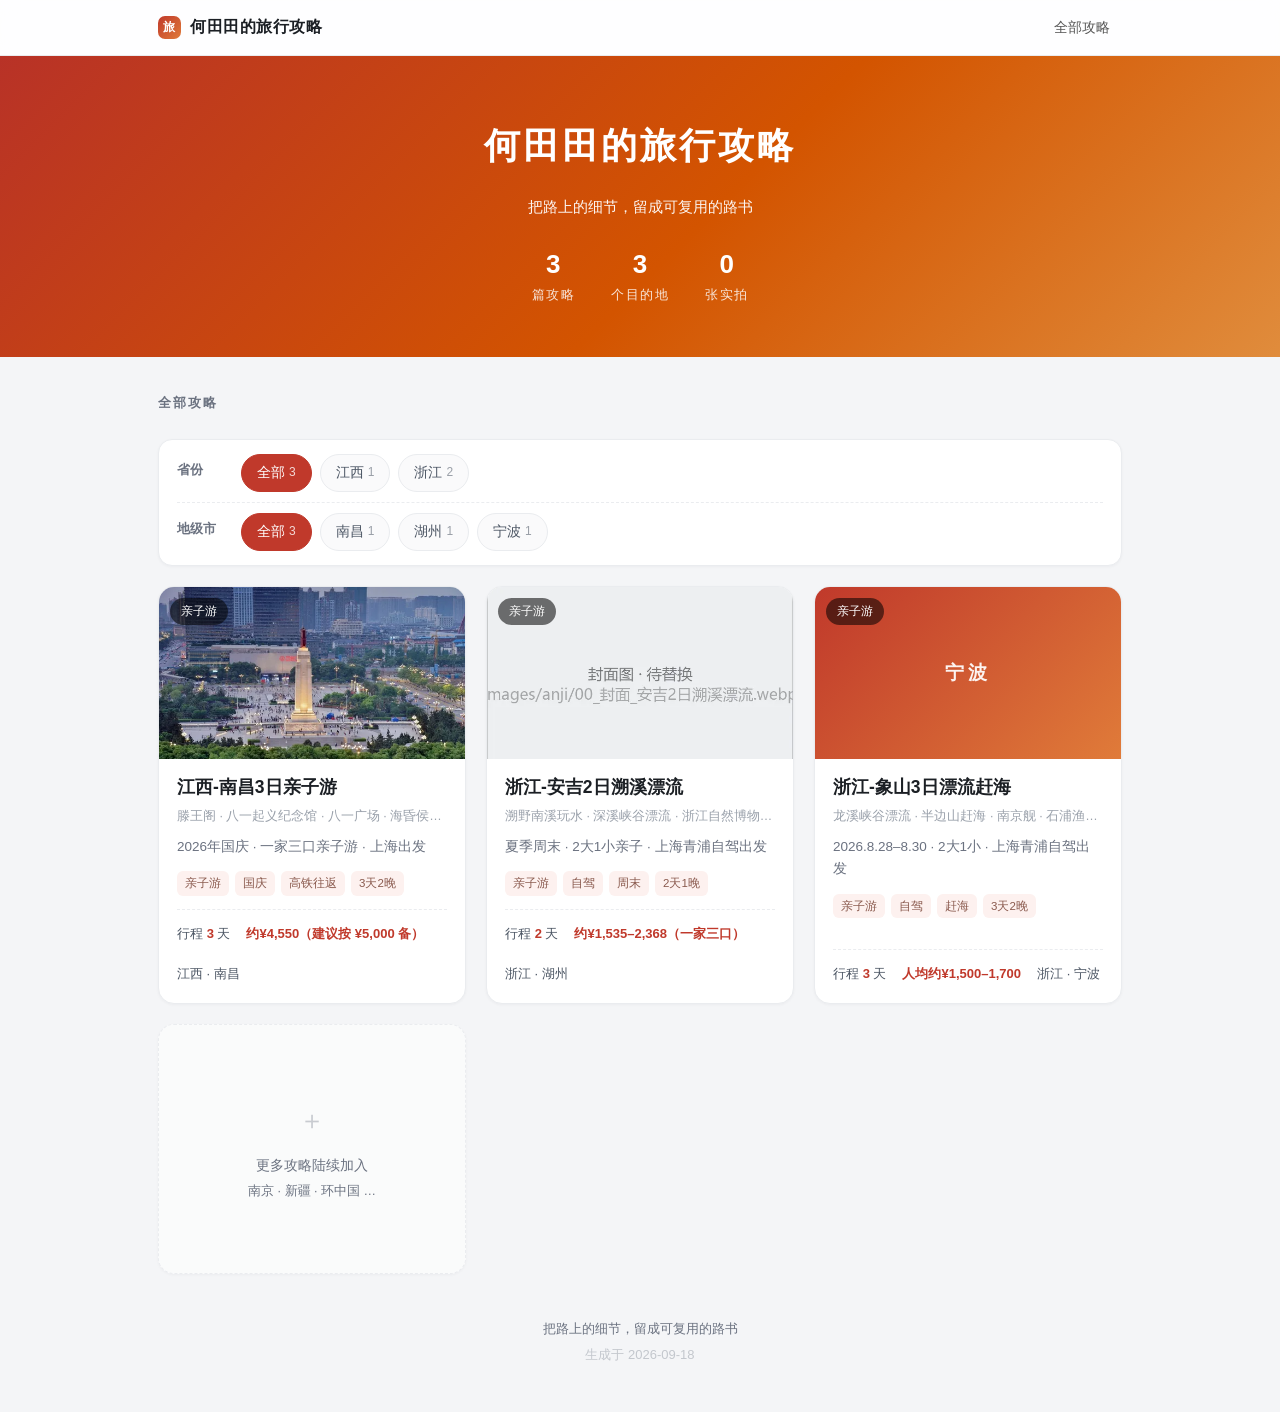
==== commit 211e2119: "sync: update main via one-click push" ====
--- a/index.html
+++ b/index.html
@@ -1,1056 +1,28 @@
-<!DOCTYPE html>
-<html lang="zh-CN">
-<head>
-<meta charset="utf-8">
-<meta name="viewport" content="width=device-width,initial-scale=1,viewport-fit=cover">
-<meta name="description" content="把路上的细节，留成可复用的路书">
-<meta name="theme-color" content="#c0392b">
-<meta property="og:title" content="何田田的旅行攻略">
-<meta property="og:description" content="把路上的细节，留成可复用的路书">
-<meta property="og:type" content="website">
-<meta property="og:url" content="https://creamshi0208.github.io/TianTravel/">
-<meta property="og:site_name" content="何田田的旅行攻略">
-<meta property="og:locale" content="zh_CN">
-<link rel="icon" href="data:image/svg+xml,%3Csvg xmlns='http://www.w3.org/2000/svg' viewBox='0 0 64 64'%3E%3Cdefs%3E%3ClinearGradient id='g' x1='0' y1='0' x2='1' y2='1'%3E%3Cstop offset='0' stop-color='%23c0392b'/%3E%3Cstop offset='1' stop-color='%23e07b39'/%3E%3C/linearGradient%3E%3C/defs%3E%3Crect width='64' height='64' rx='14' fill='url(%23g)'/%3E%3Ctext x='32' y='45' font-size='34' text-anchor='middle' fill='%23fff' font-family='sans-serif' font-weight='700'%3E%E6%97%85%3C/text%3E%3C/svg%3E">
-<title>何田田的旅行攻略</title>
-<style>
-:root{--ink:#1b1f24;--muted:#6b7280;--line:#eaecef;--bg:#f4f5f7;
---brand:#c0392b;--brand2:#e07b39;--brand-soft:#fdf1ef;--radius:16px;--ph-lg:185px;--ph-sm:150px}
-*{box-sizing:border-box}
-html{scroll-behavior:smooth}
-a,button{-webkit-tap-highlight-color:transparent}
-body{margin:0;background:var(--bg);color:var(--ink);font-size:16px;line-height:1.8;
-font-family:-apple-system,BlinkMacSystemFont,"PingFang SC","Microsoft YaHei","Hiragino Sans GB",Arial,sans-serif;
--webkit-font-smoothing:antialiased}
-.wrap{max-width:1000px;margin:0 auto;padding:0 18px}
-strong{color:var(--brand)}
-
-/* ===== 顶栏（sticky 常驻；详情页的返回按钮就挂在这里，永远贴在视口顶部） ===== */
-.topbar{position:sticky;top:0;z-index:20;background:rgba(255,255,255,.9);
--webkit-backdrop-filter:blur(10px);backdrop-filter:blur(10px);border-bottom:1px solid var(--line)}
-.topbar .in{max-width:1000px;margin:0 auto;padding:9px 18px;display:flex;align-items:center;gap:14px}
-.brand{display:flex;align-items:center;gap:9px;text-decoration:none;color:var(--ink);
-font-weight:700;font-size:16px;letter-spacing:.5px}
-.brand i{width:23px;height:23px;border-radius:7px;font-style:normal;color:#fff;font-size:12px;
-background:linear-gradient(135deg,var(--brand),var(--brand2));
-display:flex;align-items:center;justify-content:center}
-.tb-nav{margin-left:auto;display:flex;gap:4px}
-.tb-nav a{text-decoration:none;font-size:14px;color:#555;padding:6px 12px;border-radius:8px}
-.tb-nav a:hover{background:var(--brand-soft);color:var(--brand)}
-/* 详情页：品牌与导航让位给「返回全部攻略」，按钮随顶栏常驻，不随正文滚走 */
-.tb-back{display:none;align-items:center;gap:7px;text-decoration:none;font-size:14.5px;
-font-weight:700;color:var(--brand);background:var(--brand-soft);border:1px solid #f0dbd7;
-padding:5px 14px 5px 11px;border-radius:9px;line-height:1.5}
-.tb-back:hover{background:#f7dfdb}
-.tb-back:active{background:#f2d4cf}
-.tb-back em{font-style:normal;font-size:15px;line-height:1}
-/* 详情页专属分享按钮（自定义分享菜单，全平台通用） */
-.tb-share{display:none;align-items:center;gap:6px;font-size:14px;font-weight:700;color:var(--brand);
-background:var(--brand-soft);border:1px solid #f0dbd7;padding:6px 16px;border-radius:9px;
-line-height:1.5;cursor:pointer;font-family:inherit;margin-left:auto;position:relative}
-.tb-share:active{background:#f2d4cf}
-html[data-view]:not([data-view="home"]) .topbar .brand,
-html[data-view]:not([data-view="home"]) .topbar .tb-nav{display:none}
-html[data-view]:not([data-view="home"]) .topbar .tb-back{display:flex}
-html[data-view]:not([data-view="home"]) .topbar .tb-share{display:inline-flex}
-
-/* ===== 首页 hero ===== */
-.hero-home{background:linear-gradient(135deg,#b83227 0%,#d35400 55%,#e08c3c 100%);
-color:#fff;padding:58px 18px 48px;text-align:center}
-.hero-home h1{margin:0;font-size:36px;font-weight:800;letter-spacing:3px}
-.hero-home .lead{margin:14px auto 0;max-width:560px;font-size:15px;opacity:.94}
-.stats{display:flex;justify-content:center;gap:36px;margin-top:28px;flex-wrap:wrap}
-.stat b{display:block;font-size:26px;font-weight:800;line-height:1.25}
-.stat span{font-size:12.5px;opacity:.85;letter-spacing:1.5px}
-
-/* ===== 二级分类筛选：省份 / 地级市 ===== */
-.fbar{background:#fff;border:1px solid var(--line);border-radius:14px;padding:14px 18px;
-margin:24px 0 20px;box-shadow:0 1px 3px rgba(16,24,40,.04)}
-.frow{display:flex;align-items:flex-start;gap:12px}
-.frow+.frow{margin-top:10px;padding-top:10px;border-top:1px dashed var(--line)}
-.flab{flex:none;width:52px;font-size:13px;color:var(--muted);font-weight:600;line-height:31px}
-.fchips{display:flex;flex-wrap:wrap;gap:8px;flex:1}
-.fchips button{display:inline-flex;align-items:center;min-height:38px;border:1px solid var(--line);
-background:#fafafb;color:#4b5563;font-size:13.5px;padding:6px 15px;border-radius:999px;
-cursor:pointer;font-family:inherit;line-height:1.65}
-.fchips button:hover{border-color:#e3cfc9;color:var(--brand)}
-.fchips button:active{border-color:#e3cfc9;color:var(--brand);background:var(--brand-soft)}
-.fchips button.on{background:var(--brand);border-color:var(--brand);color:#fff}
-.fchips button i{font-style:normal;opacity:.55;font-size:12px;margin-left:4px}
-.fchips button.on i{opacity:.8}
-.empty{display:none;padding:46px 0;text-align:center;color:var(--muted);font-size:14px}
-.grid{display:grid;grid-template-columns:repeat(auto-fill,minmax(300px,1fr));gap:20px;padding-bottom:8px}
-.gcard{background:#fff;border:1px solid var(--line);border-radius:var(--radius);overflow:hidden;
-text-decoration:none;color:inherit;display:flex;flex-direction:column;transition:.2s;
-box-shadow:0 1px 3px rgba(16,24,40,.04)}
-.gcard:hover{transform:translateY(-3px);box-shadow:0 10px 26px rgba(16,24,40,.10);border-color:#e6d3ce}
-.gcard:active{transform:scale(.985)}
-.gcard .cov{position:relative;aspect-ratio:16/9;overflow:hidden;background:#eceef1}
-.gcard .cov img{width:100%;height:100%;object-fit:cover;display:block;transition:.4s}
-.gcard:hover .cov img{transform:scale(1.05)}
-.gcard .cov .bd{position:absolute;left:11px;top:11px;background:rgba(0,0,0,.55);color:#fff;
-font-size:12px;padding:3px 11px;border-radius:999px}
-/* 没有实拍封面时用品牌色底 + 目的地名兜底，不留灰块 */
-.gcard .cov.nocov{background:linear-gradient(135deg,var(--brand),var(--brand2));
-display:flex;align-items:center;justify-content:center}
-.gcard .cov.nocov em{font-style:normal;color:rgba(255,255,255,.93);font-size:19px;
-font-weight:700;letter-spacing:4px}
-.gcard .bd2{padding:16px 18px 18px;display:flex;flex-direction:column;flex:1}
-.gcard h3{margin:0 0 6px;font-size:17.5px;font-weight:700;line-height:1.45}
-/* 标题下方的一行小字：主要景点概述，恒定单行（超出省略，悬停看全） */
-.gcard .spots{margin:0 0 10px;font-size:12.5px;color:#9aa1ab;line-height:1.6;
-white-space:nowrap;overflow:hidden;text-overflow:ellipsis}
-.gcard .sub{color:var(--muted);font-size:13.5px;margin:0 0 13px;line-height:1.65}
-.tags{display:flex;gap:6px;flex-wrap:wrap;margin-bottom:13px}
-.tags span{font-size:11.5px;color:#8a5a4e;background:var(--brand-soft);border-radius:6px;padding:2px 8px}
-.meta{display:flex;gap:16px;flex-wrap:wrap;font-size:13px;color:#4b5563;
-margin-top:auto;padding-top:12px;border-top:1px dashed var(--line)}
-.meta b{color:var(--brand)}
-.gcard.soon{border-style:dashed;background:rgba(255,255,255,.55);align-items:center;
-justify-content:center;text-align:center;color:var(--muted);font-size:13.5px;
-padding:34px 24px;min-height:250px;line-height:2}
-.gcard.soon em{font-style:normal;font-size:26px;display:block;margin-bottom:6px;color:#c8cbd0}
-.sec-title{font-size:13px;letter-spacing:2px;color:var(--muted);font-weight:600;margin:34px 0 0}
-
-/* ===== 攻略详情 ===== */
-.guide-hero{background:linear-gradient(135deg,#b83227 0%,#d35400 55%,#e08c3c 100%);color:#fff;
-padding:32px 18px 30px}
-.guide-hero .in{max-width:900px;margin:0 auto}
-.guide-hero h1{margin:0;font-size:30px;font-weight:800;letter-spacing:1.5px}
-.guide-hero .spots-line{margin:9px 0 0;font-size:13px;opacity:.9;letter-spacing:.4px}
-.guide-hero .sub2{margin:10px 0 17px;font-size:14.5px;opacity:.95}
-.chips{display:flex;flex-wrap:wrap;gap:9px}
-.chip{background:rgba(255,255,255,.18);border:1px solid rgba(255,255,255,.36);
-border-radius:999px;padding:5px 14px;font-size:13px}
-.gmain{max-width:900px;margin:0 auto;padding:0 18px 44px}
-.toc-box{background:#fff;border:1px solid var(--line);border-radius:14px;padding:14px 16px;
-margin-top:22px;box-shadow:0 1px 3px rgba(16,24,40,.04)}
-.toc-t{font-size:12.5px;color:var(--muted);font-weight:600;letter-spacing:1.5px;margin-bottom:10px}
-.toc-grid{display:grid;grid-template-columns:repeat(4,1fr);gap:8px}
-.toc-grid a{color:#333;text-decoration:none;font-size:13.5px;padding:10px;border-radius:9px;
-background:#faf8f7;border:1px solid #f1e9e7;text-align:center;line-height:1.35;
-overflow:hidden;text-overflow:ellipsis;white-space:nowrap}
-.toc-grid a:hover{background:var(--brand-soft);color:var(--brand)}
-.toc-grid a:active{background:var(--brand-soft);color:var(--brand)}
-section.sec{margin:24px 0;scroll-margin-top:66px}
-.card{background:#fff;border:1px solid var(--line);border-radius:var(--radius);padding:24px 26px;
-box-shadow:0 1px 3px rgba(16,24,40,.04)}
-.card h2{font-size:20px;margin:0 0 18px;display:flex;align-items:center;gap:12px;
-padding-bottom:14px;border-bottom:1px solid var(--line);line-height:1.5}
-h2 .num{flex:none;width:28px;height:28px;border-radius:50%;background:var(--brand-soft);
-color:var(--brand);font-size:14px;font-weight:700;display:flex;align-items:center;justify-content:center}
-/* 二级分组标题：全站统一一套（原 h3.day / .mg-h / .rg-h 三套字号、内边距、
-   锚点偏移各不相同，现合并为同一规格；h3.day 只保留额外的上下外边距） */
-h3.day,.rg-h,.mg-h{font-size:15px;font-weight:700;color:#fff;
-background:linear-gradient(90deg,#c0392b,#e07b39);display:inline-block;
-padding:5px 16px;border-radius:999px;margin-bottom:12px}
-h3.day{margin:26px 0 14px}
-h3.day:first-of-type{margin-top:4px}
-p{margin:10px 0}
-p.lead-p{font-weight:600}
-ul.lst{margin:10px 0;padding-left:20px}
-ul.lst li{margin:6px 0}
-/* 可勾选清单 ul.lst.ck（出行清单用；点击切换 .done） */
-ul.lst.ck{list-style:none;padding-left:0}
-ul.lst.ck li{position:relative;padding-left:28px;margin:7px 0;cursor:pointer;
--webkit-user-select:none;user-select:none}
-ul.lst.ck li:before{content:"";position:absolute;left:0;top:3px;width:16px;height:16px;
-border:1.5px solid #d5d8dd;border-radius:4px;background:#fff}
-ul.lst.ck li.done{color:var(--muted);text-decoration:line-through}
-ul.lst.ck li.done:before{background:var(--brand);border-color:var(--brand)}
-ul.lst.ck li.done:after{content:"";position:absolute;left:5px;top:7px;width:7px;height:4px;
-border-left:2px solid #fff;border-bottom:2px solid #fff;transform:rotate(-45deg)}
-/* 手机上表格横向滚动：右边内阴影提示「还能往右滑」，滚到底由 JS 摘掉 */
-.tw{overflow-x:auto;margin:16px 0;border:1px solid var(--line);border-radius:12px;
--webkit-overflow-scrolling:touch;overscroll-behavior-x:contain}
-.tw.hint{-webkit-box-shadow:inset -16px 0 10px -10px rgba(16,24,40,.22);
-box-shadow:inset -16px 0 10px -10px rgba(16,24,40,.22)}
-table{border-collapse:collapse;width:100%;font-size:15px;min-width:420px}
-th,td{padding:11px 14px;text-align:left;vertical-align:top;border-bottom:1px solid var(--line)}
-thead th{background:#faf8f7;font-weight:600;color:#444;white-space:nowrap}
-tbody tr:nth-child(even){background:#fcfcfd}
-tbody tr:last-child td{border-bottom:none}
-.tip{background:#fffaf4;border:1px solid #f6e3cb;border-left:3px solid var(--brand2);
-border-radius:12px;padding:12px 16px;margin:14px 0;font-size:14.5px;color:#7a4a17}
-.tip-k{display:inline-block;font-weight:700;color:#b45309;margin-right:8px}
-.tip-k:after{content:"·"}
-
-/* 时间轴 */
-.tl{position:relative;margin:8px 0 4px;padding-left:6px}
-.tl:before{content:"";position:absolute;left:62px;top:14px;bottom:14px;width:2px;
-background:linear-gradient(180deg,#f0c8c0,#f3e2d3)}
-.tl-item{position:relative;display:flex;gap:18px;padding:8px 0}
-.tl-t{flex:none;width:52px;text-align:right;font-size:14px;font-weight:700;color:var(--brand);
-padding-top:2px;line-height:1.5}
-.tl-c{position:relative;flex:1;background:#fbfbfc;border:1px solid var(--line);
-border-radius:12px;padding:10px 14px;margin-left:22px}
-.tl-c:before{content:"";position:absolute;left:-27px;top:16px;width:10px;height:10px;
-border-radius:50%;background:#fff;border:3px solid var(--brand)}
-.tl-a{font-weight:600;font-size:15.5px}
-.tl-n{color:var(--muted);font-size:13.5px;margin-top:5px;line-height:1.75}
-.tl-n span{display:block}
-
-/* 路线卡 */
-
-
-.rt{background:#fbfbfc;border:1px solid var(--line);border-radius:12px;padding:11px 14px;margin-bottom:9px}
-.rt-h{display:flex;flex-wrap:wrap;align-items:center;gap:8px;font-size:15px;font-weight:600}
-.rt-ar{color:var(--brand);font-weight:700}
-.rt-d{margin-left:auto;flex:none;background:var(--brand-soft);color:var(--brand);font-size:12.5px;
-font-weight:700;padding:2px 10px;border-radius:999px}
-.rt-m{display:flex;flex-wrap:wrap;gap:7px;margin-top:8px}
-.pill{font-size:12.5px;color:#4b5563;background:#fff;border:1px solid var(--line);
-border-radius:6px;padding:3px 9px}
-.pill.car{border-color:#f3d2cb;background:#fffaf8}
-.pill.bus{border-color:#d6e2f5;background:#f7f9fe}
-.pill.walk{border-color:#cfe6d4;background:#f6fbf7}
-.pill.no{color:#9aa1ab;background:#f6f7f8}
-
-/* 餐饮卡 */
-/* 分组容器：mgroup 与 rgroup 统一（原 rgroup 下边距 22px 且缺 scroll-margin-top） */
-.mgroup,.rgroup{margin:16px 0 20px;scroll-margin-top:70px}
-.meal{background:#fbfbfc;border:1px solid var(--line);border-radius:12px;
-padding:12px 15px;margin-bottom:9px}
-.meal .slot{display:inline-block;font-size:12px;font-weight:700;color:var(--brand);
-background:var(--brand-soft);border-radius:6px;padding:2px 9px;margin-bottom:7px}
-.ml-main{font-size:15.5px;font-weight:600;line-height:1.6}
-.ml-sub{font-size:13.5px;color:var(--muted);margin-top:3px;line-height:1.75}
-.ml-alt{font-size:13px;color:#0e7490;margin-top:6px;line-height:1.7;background:#ecfeff;border-left:3px solid #06b6d4;border-radius:0 8px 8px 0;padding:6px 10px}
-.alt-tag{display:inline-block;font-weight:700;font-size:12px;border-radius:6px;padding:1px 7px;margin:0 5px 2px 0;color:#fff}
-.alt-a{background:#0891b2}
-.alt-b{background:#d97706}
-.ml-cost{margin-top:8px;font-size:13px;font-weight:700;color:#b45309}
-
-/* 图集：可点击放大（灯箱），角标提示 */
-.gal{display:grid;grid-template-columns:repeat(auto-fill,minmax(230px,1fr));gap:14px;margin-top:16px}
-figure.ph{margin:0;background:#fff;border:1px solid var(--line);border-radius:12px;overflow:hidden;
-position:relative;cursor:zoom-in}
-figure.ph img{display:block;width:100%;height:var(--ph-lg);object-fit:cover}
-figure.ph::after{content:"点击放大";position:absolute;right:9px;top:9px;font-size:11px;color:#fff;
-background:rgba(20,24,30,.5);padding:3px 9px;border-radius:999px;letter-spacing:1px;
-pointer-events:none}
-figcaption{font-size:12.5px;color:var(--muted);padding:7px 10px;background:#fafafa;text-align:center}
-
-/* 灯箱：点击任意处关闭，Esc 关闭，说明文字贴底部（避让全面屏手势条） */
-#lb{position:fixed;inset:0;z-index:60;background:rgba(12,14,18,.93);display:none;
-align-items:center;justify-content:center;padding:28px 20px 60px;cursor:zoom-out}
-#lb.on{display:flex}
-#lb img{max-width:100%;max-height:100%;object-fit:contain;border-radius:6px;
-box-shadow:0 10px 40px rgba(0,0,0,.5)}
-#lb-cap{position:absolute;left:0;right:0;bottom:0;
-padding:16px 20px calc(16px + env(safe-area-inset-bottom,0px));color:rgba(255,255,255,.88);
-font-size:13px;text-align:center;background:linear-gradient(180deg,transparent,rgba(0,0,0,.6))}
-#lb-x{position:absolute;top:calc(14px + env(safe-area-inset-top,0px));
-right:calc(14px + env(safe-area-inset-right,0px));width:40px;height:40px;border-radius:50%;
-border:none;background:rgba(255,255,255,.16);color:#fff;font-size:17px;cursor:pointer;
-font-family:inherit;line-height:1}
-#lb-x:active{background:rgba(255,255,255,.3)}
-
-/* 阅读进度条（贴顶栏下方，随滚动增长） */
-#prog{position:fixed;top:0;left:0;height:3px;width:100%;transform:scaleX(0);transform-origin:0 0;
-background:linear-gradient(90deg,var(--brand),var(--brand2));z-index:50;pointer-events:none}
-
-footer{text-align:center;color:var(--muted);font-size:13px;line-height:2;
-padding:34px 18px calc(44px + env(safe-area-inset-bottom,0px))}
-footer .fl{color:#c3c7cd}
-#toTop{position:fixed;right:calc(16px + env(safe-area-inset-right,0px));
-bottom:calc(24px + env(safe-area-inset-bottom,0px));width:44px;height:44px;border-radius:50%;
-border:1px solid var(--line);background:#fff;color:var(--brand);font-size:17px;cursor:pointer;
-box-shadow:0 4px 14px rgba(16,24,40,.12);z-index:30;font-family:inherit;
-opacity:0;visibility:hidden;pointer-events:none;transition:opacity .25s,visibility .25s}
-#toTop.show{opacity:1;visibility:visible;pointer-events:auto}
-#toTop:hover{background:var(--brand-soft)}
-#toTop:active{background:var(--brand-soft)}
-
-/* ===== 视图显隐 =====
-   默认一律隐藏，只由路由点亮 —— 保证「没点过的攻略详情」绝不会先渲染出来。
-   （以前是靠 body 末尾的脚本加 .js 类才隐藏，文档解析期间详情会整片闪现。）
-   无 JS 时兜底：只显示首页卡片墙，详情仍然一个都不渲染。 */
-.view{display:none}
-.view.on{display:block}
-html:not(.js) #v-home{display:block}
-
-
-/* ===== 打印 / 导出 PDF =====
-   路书经常要打出来随身带、或导成 PDF 存档。屏幕上的常驻顶栏、进度条、
-   悬浮按钮、灯箱、「点击放大」角标在纸面上全是噪音，一律隐掉；
-   渐变 hero 反白成黑字，免得印出一片深底又吃墨；卡片表格图片尽量不跨页断开。 */
-@media print{
- @page{margin:14mm}
- .topbar,#prog,#toTop,#lb,.tb-share{display:none!important}
- .hero-home,.guide-hero{background:#fff!important;color:#000!important;
-  -webkit-print-color-adjust:exact;print-color-adjust:exact}
- .hero-home .lead,.hero-home .stat span,.guide-hero .spots-line,.guide-hero .sub2{
-  color:#444!important;opacity:1!important}
- .gcard,.card,figure.ph,.meal,.pt,table,.tl{break-inside:avoid;page-break-inside:avoid;
-  box-shadow:none!important;border-color:#ccc!important}
- .gcard:hover{transform:none}
- figure.ph::after{display:none}
- a{color:inherit!important;text-decoration:none}
- #sidetoc{display:none!important}
- footer{padding:14px 0 0}
-}
-
-/* ===== 悬浮章节目录（JS 动态生成 #sidetoc）=====
-   桌面宽屏（≥1240px）：正文 900px 居中后右侧有富余，固定一个竖排小目录，
-   滚动时高亮当前章节，点任意章节平滑跳转（走全局锚点委托，不占历史栈）；
-   手机（≤640px）：改成贴底的横滑章节条，不占文档流、不推 hero；
-   中间尺寸不显示 —— 那个区间正文两侧没有富余，页首的 toc-box 加右下角
-   回顶按钮已经够用。 */
-#sidetoc{display:none}
-/* 空容器一律隐藏：主页/无目录页面 JS 会留下空 #sidetoc，
-   桌面宽屏规则不依赖 .show，会把它渲染成右上角白色空盒 */
-#sidetoc:empty{display:none!important}
-@media(min-width:1240px){
- #sidetoc{display:block;position:fixed;top:84px;right:14px;width:150px;
-  max-height:calc(100vh - 130px);overflow:auto;z-index:15;
-  background:#fff;border:1px solid var(--line);border-radius:12px;padding:10px 7px;
-  box-shadow:0 1px 3px rgba(16,24,40,.06);font-size:12.5px}
- #sidetoc .st-t{font-size:11.5px;color:var(--muted);font-weight:600;letter-spacing:1.5px;
-  padding:2px 8px 8px}
- #sidetoc a{display:block;padding:5px 8px;border-radius:7px;color:var(--ink);
-  text-decoration:none;line-height:1.5;white-space:nowrap;overflow:hidden;text-overflow:ellipsis}
- #sidetoc a.on{background:var(--brand-soft);color:var(--brand);font-weight:700}
-}
-@media(max-width:640px){
- #sidetoc.show{display:flex;gap:8px;position:fixed;left:0;right:0;bottom:0;z-index:25;
-  overflow-x:auto;-webkit-overflow-scrolling:touch;scrollbar-width:none;
-  background:rgba(255,255,255,.96);-webkit-backdrop-filter:blur(10px);backdrop-filter:blur(10px);
-  border-top:1px solid var(--line);
-  padding:8px 12px calc(8px + env(safe-area-inset-bottom,0px))}
- #sidetoc.show::-webkit-scrollbar{display:none}
- #sidetoc .st-t{display:none}
- #sidetoc a{flex:none;font-size:12.5px;color:var(--ink);text-decoration:none;
-  background:#fff;border:1px solid var(--line);border-radius:999px;padding:5px 13px}
- #sidetoc a.on{background:var(--brand);border-color:var(--brand);color:#fff;font-weight:700}
- /* 底部让给章节条，回顶按钮上移 */
- #toTop{bottom:70px}
- /* 打印时正文卡片由 @media print 处理，这里只补底部条的高度占位 */
- body{padding-bottom:52px}
-}
-
-/* ===== 行程内联配图 / 图集分组 / 景点速查 ===== */
-.tl-ph{margin:10px 0 2px;max-width:300px}
-figure.tl-ph img{height:var(--ph-sm)}
-.ph-more{display:inline-block;margin:6px 0 2px;font-size:13px;color:var(--brand);
- text-decoration:none;border-bottom:1px dashed var(--brand2)}
-
-.poi-links{display:flex;flex-wrap:wrap;gap:8px;margin-top:9px}
-.poi-links a{display:inline-block;font-size:13px;color:var(--brand);background:#fff;
- border:1px solid #f3d2cb;border-radius:999px;padding:4px 13px;text-decoration:none}
-.poi-links a:hover{background:var(--brand-soft)}
-
-/* ===== 重要提示卡 .pt =====
-   左侧色条 + 名称 + 状态标签（绿=免费/无需预约，橙=需抢票）+ 说明文字。
-   比早先的裸段落/借用 .rt 层次清楚：一眼能扫出「哪个要抢、哪个不用」。 */
-.pt{background:#fff;border:1px solid var(--line);border-left:3px solid var(--brand2);
- border-radius:12px;padding:13px 16px;margin-bottom:10px}
-.pt-h{display:flex;flex-wrap:wrap;align-items:baseline;gap:9px;margin-bottom:6px}
-.pt-n{font-size:15.5px;font-weight:700;color:var(--ink);line-height:1.5}
-.pt-tag{font-size:12px;font-weight:700;border-radius:6px;padding:2px 9px;
- background:var(--brand-soft);color:var(--brand);white-space:nowrap}
-.pt-tag.t-ok{background:#e1f5ee;color:#0f6e56}
-.pt-tag.t-warn{background:#faece7;color:#993c1d}
-.pt-tag.t-err{background:#fcebeb;color:#a32d2d}
-.pt-d{font-size:14px;color:#4b5563;line-height:1.8}
-.pt-d b{color:var(--brand)}
-@media(max-width:640px){
- .pt{padding:12px 13px}
- .pt-n{font-size:15px}
-}
-@media(max-width:640px){.tl-ph{max-width:240px}}
-
-@media(max-width:640px){
- .hero-home{padding:42px 16px 36px}.hero-home h1{font-size:25px;letter-spacing:1.5px}
- .stats{gap:24px}.stat b{font-size:22px}
- .grid{grid-template-columns:1fr}
- .toc-grid{grid-template-columns:repeat(2,1fr)}
- .card{padding:18px 15px}
- .guide-hero h1{font-size:22px}
- /* 表格压小字号/内距 + 放宽最小宽度，很多表不用横滑也能放下 */
- table{font-size:13.5px;min-width:340px}
- th,td{padding:9px 10px}
- /* 筛选 chips 提到 40px 触控高度 */
- .fchips button{min-height:40px;font-size:14px}
- .tl:before{left:52px}.tl-t{width:42px;font-size:13px}.tl-c{margin-left:14px}
- .tl-c:before{left:-19px}
- figure.ph img{height:var(--ph-sm)}
-}
-</style>
-<script>document.documentElement.className += ' js';</script>
-</head>
-<body>
-<div id="prog"></div>
-<header class="topbar"><div class="in"><a class="brand" href="#/"><i>旅</i>何田田的旅行攻略</a><a class="tb-back" href="#/"><em>←</em>返回全部攻略</a><button class="tb-share" id="shareBtn" type="button">分享</button><nav class="tb-nav"><a href="#/">全部攻略</a></nav></div></header>
-
-<main><div class="view" id="v-home" data-view="home"><div class="hero-home"><h1>何田田的旅行攻略</h1><p class="lead">把路上的细节，留成可复用的路书</p><div class="stats"><div class="stat"><b>3</b><span>篇攻略</span></div><div class="stat"><b>3</b><span>个目的地</span></div><div class="stat"><b>14</b><span>张实拍</span></div></div></div><div class="wrap"><div class="sec-title">全部攻略</div><div class="fbar"><div class="frow"><span class="flab">省份</span><div class="fchips" id="fp"><button class="on" data-prov="全部" onclick="pickProv(this)">全部<i>3</i></button><button data-prov="江西" onclick="pickProv(this)">江西<i>1</i></button><button data-prov="浙江" onclick="pickProv(this)">浙江<i>2</i></button></div></div><div class="frow"><span class="flab">地级市</span><div class="fchips" id="fc"><button class="on" data-prov="全部" data-city="全部" onclick="pickCity(this)">全部<i>3</i></button><button data-prov="江西" data-city="南昌" onclick="pickCity(this)">南昌<i>1</i></button><button data-prov="浙江" data-city="湖州" onclick="pickCity(this)">湖州<i>1</i></button><button data-prov="浙江" data-city="宁波" onclick="pickCity(this)">宁波<i>1</i></button></div></div></div><div class="grid"><a class="gcard" href="#/nanchang-3d" data-prov="江西" data-city="南昌"><div class="cov"><img src="images/nanchang/00_江西_南昌3日亲子游.webp" alt="江西-南昌3日亲子游" loading="lazy"><span class="bd">亲子游</span></div><div class="bd2"><h3>江西-南昌3日亲子游</h3><p class="spots" title="滕王阁 · 八一起义纪念馆 · 八一广场 · 海昏侯国遗址 · 万寿宫 · 南昌之星">滕王阁 · 八一起义纪念馆 · 八一广场 · 海昏侯国遗址 · 万寿宫 · 南昌之星</p><p class="sub">2026年国庆 · 一家三口亲子游 · 上海出发</p><div class="tags"><span>亲子游</span><span>国庆</span><span>高铁往返</span><span>3天2晚</span></div><div class="meta"><span>行程 <b>3</b> 天</span><span><b>约¥4,550（建议按 ¥5,000 备）</b></span><span>江西 · 南昌</span></div></div></a><a class="gcard" href="#/anji-2d" data-prov="浙江" data-city="湖州"><div class="cov"><img src="images/anji/00_封面_安吉2日溯溪漂流.webp" alt="浙江-安吉2日溯溪漂流" loading="lazy" decoding="async"><span class="bd">亲子游</span></div><div class="bd2"><h3>浙江-安吉2日溯溪漂流</h3><p class="spots" title="溯野南溪玩水 · 深溪峡谷漂流 · 浙江自然博物院安吉馆">溯野南溪玩水 · 深溪峡谷漂流 · 浙江自然博物院安吉馆</p><p class="sub">夏季周末 · 2大1小亲子 · 上海青浦自驾出发</p><div class="tags"><span>亲子游</span><span>自驾</span><span>周末</span><span>2天1晚</span></div><div class="meta"><span>行程 <b>2</b> 天</span><span><b>约¥1,535–2,368（一家三口）</b></span><span>浙江 · 湖州</span></div></div></a><a class="gcard" href="#/xiangshan-3d" data-prov="浙江" data-city="宁波"><div class="cov nocov"><em>宁波</em><span class="bd">亲子游</span></div><div class="bd2"><h3>浙江-象山3日漂流赶海</h3><p class="spots" title="龙溪峡谷漂流 · 半边山赶海 · 南京舰 · 石浦渔港古城 · 东门岛">龙溪峡谷漂流 · 半边山赶海 · 南京舰 · 石浦渔港古城 · 东门岛</p><p class="sub">2026.8.28–8.30 · 2大1小 · 上海青浦自驾出发</p><div class="tags"><span>亲子游</span><span>自驾</span><span>赶海</span><span>3天2晚</span></div><div class="meta"><span>行程 <b>3</b> 天</span><span><b>人均约¥1,500–1,700</b></span><span>浙江 · 宁波</span></div></div></a><div class="gcard soon"><em>＋</em>更多攻略陆续加入<br><span style="font-size:12.5px">南京 · 新疆 · 环中国 …</span></div></div><div class="empty" id="empty">该分类下暂无攻略</div></div></div><div class="view" id="v-nanchang-3d" data-view="nanchang-3d"><div class="guide-hero"><div class="in"><h1>江西-南昌3日亲子游</h1><div class="spots-line">滕王阁 · 八一起义纪念馆 · 八一广场 · 海昏侯国遗址 · 万寿宫 · 南昌之星</div><div class="sub2">2026年国庆 · 一家三口亲子游 · 上海出发</div><div class="chips"><span class="chip">3天2晚</span><span class="chip">10/3 周六 — 10/5 周一</span><span class="chip">去程卧铺 K287</span><span class="chip">返程高铁</span><span class="chip">亲子友好</span></div></div></div><div class="gmain"><div class="toc-box"><div class="toc-t">本页目录</div><div class="toc-grid"><a href="#nanchang-3d-sec-1">一、交通</a><a href="#nanchang-3d-sec-2">二、行程概览</a><a href="#nanchang-3d-sec-3">三、每日详细行程</a><a href="#nanchang-3d-sec-4">四、预算（一家三口，3天2晚）</a><a href="#nanchang-3d-sec-5">五、重要提示</a><a href="#nanchang-3d-sec-6">六、行程距离表（高德地图实测）</a><a href="#nanchang-3d-sec-7">七、餐饮推荐</a><a href="#nanchang-3d-sec-8">八、景点速查</a><a href="#nanchang-3d-sec-9">九、景点实拍图</a><a href="#nanchang-3d-sec-10">十、出行清单</a><a href="#nanchang-3d-sec-11">十一、天气与穿衣</a></div></div><p>出行日期：2026年10月3日（周六）— 10月5日（周一），共3天2晚</p><section class="sec"><section class="sec" id="nanchang-3d-sec-1"><div class="card"><h2><span class="num">1</span>一、交通</h2><p>去程（推荐）：10月2日晚 · 卧铺夜车</p><div class="tw"><table><thead><tr><th>车次</th><th>出发→到达</th><th>时长</th><th>软卧票价</th></tr></thead><tbody><tr><td><strong>K287</strong></td><td>21:18 上海松江 → 06:51 南昌（次日）</td><td>9h33m</td><td>¥297/人</td></tr></tbody></table></div><ul class="lst"><li>一家三口：约 ¥740-890（软卧 ¥297/人；9 岁儿童按 12306 普速规则核价，儿童票额度以出票为准）</li><li>晚上出发睡一觉早上到，不浪费白天时间</li><li>K287 从上海松江站发车（非市区站，市区过去要 1 小时以上），且是过路车；国庆卧铺票额极少，建议开售当天抢，或改 10/2 白天高铁提前抵达南昌（多一晚酒店但更稳妥）</li></ul><p>返程：10月5日晚 · 高铁</p><div class="tw"><table><thead><tr><th>车次</th><th>出发→到达</th><th>时长</th><th>二等座</th></tr></thead><tbody><tr><td><strong>G1388（推荐）</strong></td><td>18:28 南昌 → 22:48 上海虹桥</td><td>4h20m</td><td>¥316</td></tr><tr><td>G206（备选）</td><td>19:14 南昌西 → 22:01 上海虹桥</td><td>2h47m</td><td>¥356</td></tr><tr><td>G252（备选）</td><td>19:54 南昌西 → 22:43 上海虹桥</td><td>2h49m</td><td>¥358</td></tr></tbody></table></div><ul class="lst"><li>一家三口：约 ¥948（G1388 二等座 ¥316×3，以 12306 核价为准）</li></ul></div></section><section class="sec" id="nanchang-3d-sec-2"><div class="card"><h2><span class="num">2</span>二、行程概览</h2><div class="tw"><table><thead><tr><th>天数</th><th>日期</th><th>主题</th><th>景点</th></tr></thead><tbody><tr><td>Day 1</td><td>10/3 周六</td><td>红色历史 + 江景夜游</td><td>八一起义纪念馆 → 八一广场 → 赣江夜游 → 秋水广场音乐喷泉</td></tr><tr><td>Day 2</td><td>10/4 周日</td><td>海昏侯考古 + 摩天轮夜景</td><td>汉代海昏侯国遗址 → 万寿宫历史文化街区 → 南昌之星摩天轮</td></tr><tr><td>Day 3</td><td>10/5 周一</td><td>古典文化 + 返程</td><td>滕王阁 → 返程</td></tr></tbody></table></div></div></section><section class="sec" id="nanchang-3d-sec-3"><div class="card"><h2><span class="num">3</span>三、每日详细行程</h2><h3 class="day">Day 1：10月3日（周六）— 红色历史 + 江景夜游</h3><div class="tl"><div class="tl-item"><div class="tl-t">06:51</div><div class="tl-c"><div class="tl-a">抵达南昌站，打车到八一起义纪念馆附近</div><div class="tl-n"><span>行李随身带，打车约10分钟</span></div></div></div><div class="tl-item"><div class="tl-t">07:00-08:30</div><div class="tl-c"><div class="tl-a">早餐，纪念馆周边逛逛</div><div class="tl-n"><span>行李随身带</span><span>纪念馆9:00开门，先在中山路逛逛</span></div></div></div><div class="tl-item"><div class="tl-t">09:00-11:30</div><div class="tl-c"><div class="tl-a"><strong>八一起义纪念馆</strong></div><div class="tl-n"><span>免费（需提前在公众号预约）</span><span>建议游览2小时</span><span>起义总指挥部旧址</span></div><div class="tip"><span class="tip-k">讲给孩子听</span>别按展线硬逛：进门先拿一份参观地图，给孩子派「寻宝」任务——找出 3 件他觉得最厉害的文物，出来讲给你听。2 小时对 8 岁孩子偏长，走不动就直奔他感兴趣的展项，剩下的下次再来。</div></div></div><div class="tl-item"><div class="tl-t">12:00</div><div class="tl-c"><div class="tl-a">午餐</div><div class="tl-n"><span>打平伙老南（万寿宫商城店），莲花血鸭、绝味牛蛙、南昌炒粉，人均约¥65；国庆排队约30分钟，建议大众点评提前取号（详见餐饮推荐）</span></div></div></div><div class="tl-item"><div class="tl-t">14:00-15:00</div><div class="tl-c"><div class="tl-a"><strong>八一广场</strong></div><div class="tl-n"><span>免费，距纪念馆约 1.5km、步行 22 分钟</span><span>八一南昌起义纪念塔，拍照好看</span><span>法定节假日广场音乐喷泉每天四场：10:00 / 15:00 / 20:00 / 20:40，15:00 场正好赶上</span></div><figure class="ph tl-ph"><img src="images/nanchang/01_八一广场.webp" alt="八一广场" loading="lazy" decoding="async"><figcaption>八一广场</figcaption></figure></div></div><div class="tl-item"><div class="tl-t">15:30-16:30</div><div class="tl-c"><div class="tl-a">打车到酒店办理入住</div><div class="tl-n"><span>同一家酒店住两晚，放下行李</span></div></div></div><div class="tl-item"><div class="tl-t">16:30-17:30</div><div class="tl-c"><div class="tl-a"><strong>酒店休息</strong></div><div class="tl-n"><span>孩子玩一玩，大人恢复精力</span></div></div></div><div class="tl-item"><div class="tl-t">17:30-18:30</div><div class="tl-c"><div class="tl-a"><strong>晚餐</strong></div><div class="tl-n"><span>红谷滩/秋水广场附近先吃晚饭，避免夜游后太晚吃饭</span></div></div></div><div class="tl-item"><div class="tl-t">19:00-19:55</div><div class="tl-c"><div class="tl-a"><strong>赣江夜游</strong></div><div class="tl-n"><span>一楼 ¥110 / 二楼贵宾 ¥158 / 琵琶行主题船 ¥168-290</span><span>秋水广场码头班次 19:00 / 20:10 / 21:20</span><span>⚠️ 需提前 30 分钟候船，并提前 2-3 天预约</span></div></div></div><div class="tl-item"><div class="tl-t">20:30-20:45</div><div class="tl-c"><div class="tl-a"><strong>秋水广场看音乐喷泉</strong></div><div class="tl-n"><span>免费，亚洲最大音乐喷泉</span><span>实际场次：19:30-19:45、20:30-20:45（没有 21:00 场）</span></div><div class="tip"><span class="tip-k">当日小结</span>纪念馆→广场→酒店这段都能步行（合计约 3km），打车留给晚上去江边；当日现付约 ¥840（夜游 ¥330 + 餐饮 + 市内），21:30 前后回酒店，次日要早起去海昏侯。</div></div></div><div class="tl-item"><div class="tl-t">21:00</div><div class="tl-c"><div class="tl-a"><strong>回酒店休息</strong></div><div class="tl-n"><span>20:45 喷泉结束后返回，早点休息</span></div></div></div></div><h3 class="day">Day 2：10月4日（周日）— 海昏侯考古 + 万寿宫 + 摩天轮夜景</h3><p>⚠️ 海昏侯距市区 48km，建议网约车往返（单程约 ¥55 / 53min），可在滴滴/高德打车提前预约返程车；省钱替代：万寿宫直通车 11:45 发车 ⇋ 16:15 返（¥75 含门票 + 观光车 + 接送），或 666 路公交 ¥10/人（约 112min，太耗时）</p><div class="tip"><span class="tip-k">提示</span>节奏提示：Day 2 从 07:30 到 21:30 连续 14 小时在外，9 岁孩子容易崩。建议 17:00 先回酒店歇 1 小时（万寿宫→酒店仅约 4km），19:00 再出发去看摩天轮；若天气不好，可把万寿宫挪到 Day 3 下午。</div><div class="tl"><div class="tl-item"><div class="tl-t">07:30</div><div class="tl-c"><div class="tl-a">早餐</div></div></div><div class="tl-item"><div class="tl-t">08:00</div><div class="tl-c"><div class="tl-a">打车到海昏侯遗址公园（新建区）</div><div class="tl-n"><span>约1小时</span></div></div></div><div class="tl-item"><div class="tl-t">09:00-12:30</div><div class="tl-c"><div class="tl-a"><strong>汉代海昏侯国遗址</strong></div><div class="tl-n"><span>门票 ¥60 / 含观光车 ¥75（园区步行数公里，观光车省不掉；1.4m 以下或 6 周岁以下免票，学生票 ¥30 或 ¥45），建议游览 3-4h</span><span>西汉刘贺墓出土金饼、青铜文物</span><span>全国唯一西汉列侯墓园</span></div><figure class="ph tl-ph"><img src="images/nanchang/02_海昏侯国遗址博物馆外观.webp" alt="海昏侯国遗址博物馆外观" loading="lazy" decoding="async"><figcaption>海昏侯国遗址博物馆外观</figcaption></figure><a class="ph-more" href="#nc-ph-haihun">图集里还有 1 张实拍</a><div class="tip"><span class="tip-k">讲给孩子听</span>刘贺当了 27 天皇帝就被废掉，后来成了海昏侯——提前一晚把这个故事当「预习」讲给他，进馆让他数一数马蹄金和金饼到底有多少，考古实证的金器是这馆最镇得住孩子的东西。</div></div></div><div class="tl-item"><div class="tl-t">12:30</div><div class="tl-c"><div class="tl-a">午餐</div><div class="tl-n"><span>伙头兵乡下菜（海昏侯遗址公园店），距遗址296m，乡下菜分量足（详见餐饮推荐）</span></div></div></div><div class="tl-item"><div class="tl-t">13:30-14:30</div><div class="tl-c"><div class="tl-a">返回市区</div><div class="tl-n"><span>车程约1h，车上休息</span></div></div></div><div class="tl-item"><div class="tl-t">14:30-17:00</div><div class="tl-c"><div class="tl-a"><strong>万寿宫历史文化街区</strong></div><div class="tl-n"><span>免费，古色古香</span><span>小吃和手工艺品，拍照好去处</span></div><figure class="ph tl-ph"><img src="images/nanchang/03_万寿宫街区入口.webp" alt="万寿宫街区入口" loading="lazy" decoding="async"><figcaption>万寿宫街区入口</figcaption></figure><a class="ph-more" href="#nc-ph-wanshou">图集里还有 3 张实拍</a></div></div><div class="tl-item"><div class="tl-t">17:00-18:00</div><div class="tl-c"><div class="tl-a">晚餐</div><div class="tl-n"><span>万寿宫街区逛吃：打平伙小炒、陈记绿豆饼、糊羹、白糖糕（详见餐饮推荐）</span></div></div></div><div class="tl-item"><div class="tl-t">18:00-20:00</div><div class="tl-c"><div class="tl-a"><strong>南昌之星摩天轮</strong></div><div class="tl-n"><span>从万寿宫打车约 27 分钟（9.1km）</span><span>成人 ¥48（1.2m 以下免票；1 大 1 小亲子票 ¥99 反而更贵），一圈约 30 分钟</span><span>160 米高空看赣江两岸夜景</span></div><figure class="ph tl-ph"><img src="images/nanchang/04_南昌之星摩天轮夜景.webp" alt="南昌之星摩天轮夜景" loading="lazy" decoding="async"><figcaption>南昌之星摩天轮夜景</figcaption></figure><a class="ph-more" href="#nc-ph-lun">图集里还有 2 张实拍</a></div></div><div class="tl-item"><div class="tl-t">21:30</div><div class="tl-c"><div class="tl-a">回酒店休息</div><div class="tl-n"><span>早点休息</span></div><div class="tip"><span class="tip-k">当日小结</span>全天最累的一天：海昏侯往返车程约 2 小时，让孩子在车上补觉。当日现付约 ¥900（门票 ¥339 + 餐饮 + 市内约 ¥160）；21:30 回酒店。</div></div></div></div><h3 class="day">Day 3：10月5日（周一）— 滕王阁 + 返程</h3><div class="tl"><div class="tl-item"><div class="tl-t">07:30</div><div class="tl-c"><div class="tl-a">早餐（多吃）、退房</div><div class="tl-n"><span>行李寄存酒店前台；午餐要到13-14点才吃，早餐务必多吃垫肚子</span></div></div></div><div class="tl-item"><div class="tl-t">08:30</div><div class="tl-c"><div class="tl-a">打车到滕王阁</div><div class="tl-n"><span>约6km/24min，9点前入园避开排队</span></div></div></div><div class="tl-item"><div class="tl-t">09:00-12:00</div><div class="tl-c"><div class="tl-a"><strong>滕王阁</strong></div><div class="tl-n"><span>¥50（儿童/学生6-18岁¥25），开放08:00-18:00；游览到12点，含北园/赣江边散步</span><span>江南三大名楼之一</span><span>⚠️「背序免票」已升级为「经典背诵·终身免票」挑战（需考核三篇古文+现场录视频），国庆排队极长，不建议专程安排；可到游客中心免费领集章护照、汉服入园领小礼品</span></div><figure class="ph tl-ph"><img src="images/nanchang/05_滕王阁夜景.webp" alt="滕王阁夜景" loading="lazy" decoding="async"><figcaption>滕王阁夜景</figcaption></figure><a class="ph-more" href="#nc-ph-tengwang">图集里还有3张实拍</a></div></div><div class="tl-item"><div class="tl-t">12:00</div><div class="tl-c"><div class="tl-a">坐地铁到恒茂梦时代广场</div><div class="tl-n"><span>滕王阁→<strong>谢家村站</strong>（3号线）4号口步行50米即达恒茂梦时代广场；约7km/19min，地铁直达不用换乘</span></div></div></div><div class="tl-item"><div class="tl-t">13:00-14:00</div><div class="tl-c"><div class="tl-a">取号排队</div><div class="tl-n"><span>盛香亭恒茂梦时代店10:00开门，13:00到商场可取号等位；商场里有咖啡奶茶店，孩子可先去逛或休息</span></div></div></div><div class="tl-item"><div class="tl-t">14:00-15:00</div><div class="tl-c"><div class="tl-a">午餐</div><div class="tl-n"><span>盛香亭转转热卤（恒茂梦时代店），评分4.4、人均¥53；转转热卤一人食模式，孩子可挑自己爱吃的。（详见餐饮推荐）</span></div></div></div><div class="tl-item"><div class="tl-t">15:00-17:00</div><div class="tl-c"><div class="tl-a">恒茂梦时代广场休息调整</div><div class="tl-n"><span>商场内休息、逛街、给孩子买点小零食；不用绕回酒店取行李（行李已寄存前台，17:00直接打车去南昌站）</span></div></div></div><div class="tl-item"><div class="tl-t">17:00</div><div class="tl-c"><div class="tl-a">打车到南昌站 → G1388 返程</div><div class="tl-n"><span>恒茂梦时代→南昌站 约5km/20min，18:28发车，建议17:50前到站</span></div></div></div><div class="tl-item"><div class="tl-t">22:48</div><div class="tl-c"><div class="tl-a">到达上海虹桥站</div><div class="tip"><span class="tip-k">当日小结</span>滕王阁门票约¥125，当日现付约¥600；18:28发车、22:48到上海虹桥，孩子在高铁上睡一觉正好到家。</div></div><div class="mgroup" id="aj-ph-hotel"><div class="mg-h">维漫民宿亲子套房 · 1 张</div><div class="gal">
-<figure class="ph"><img src="images/anji/09_维漫民宿亲子套房.webp" alt="维漫民宿亲子套房" loading="lazy" decoding="async"><figcaption>亲子套房</figcaption></figure>
-</div></div></div></div></div></section><section class="sec" id="nanchang-3d-sec-4"><div class="card"><h2><span class="num">4</span>四、预算（一家三口，3天2晚）</h2><div class="tw"><table><thead><tr><th>项目</th><th>费用</th></tr></thead><tbody><tr><td>去程软卧（K287 × 3人，含儿童优惠票）</td><td>约¥740-890</td></tr><tr><td>返程高铁（G1388 × 3人）</td><td>约¥948</td></tr><tr><td>酒店（白玉兰商务酒店，2晚）</td><td>~¥836</td></tr><tr><td>门票（滕王阁 ¥50×2+¥25 + 海昏侯 ¥75×2+¥45 + 摩天轮 ¥48×3，已含儿童票价）</td><td>~¥464</td></tr><tr><td>赣江夜游（× 3人）</td><td>¥330（一楼普通票 ¥110×3）</td></tr><tr><td>餐饮（3天）</td><td>¥1,000-1,200</td></tr><tr><td>市内交通（打车/地铁）</td><td>¥410（含海昏侯往返打车约 ¥110）</td></tr><tr><td><strong>合计</strong></td><td>约¥4,800（建议按 ¥5,300 备）</td></tr><tr><td>人均（2 大 1 小均摊，儿童票已核入）</td><td>约 ¥1,600 / 人</td></tr><tr><td>每日现付参考（门票 + 餐饮 + 市内，不含大交通与酒店）</td><td>Day1 约 ¥840 · Day2 约 ¥900 · Day3 约 ¥550</td></tr></tbody></table></div></div></section><section class="sec" id="nanchang-3d-sec-5"><div class="card"><h2><span class="num">5</span>五、重要提示</h2><div class="mgroup"><div class="mg-h">预约与抢票 · 国庆名额紧张</div><div class="pt"><div class="pt-h"><span class="pt-n">八一起义纪念馆</span><span class="pt-tag t-ok">免费</span><span class="pt-tag t-warn">需抢票</span></div><div class="pt-d">公众号"八一起义纪念馆"实名预约，提前 1-7 天放票；国庆名额紧，建议开售当天就抢。</div></div><div class="pt"><div class="pt-h"><span class="pt-n">赣江夜游</span><span class="pt-tag ">¥110 起</span><span class="pt-tag t-warn">需抢票</span></div><div class="pt-d">提前 2-3 天预约（"南昌赣江夜游"公众号或携程/飞猪）。一楼普通票 ¥110、二楼贵宾 ¥158、琵琶行主题船 ¥168-290；秋水广场码头班次 19:00 / 20:10 / 21:20，需提前 30 分钟候船。</div></div><div class="pt"><div class="pt-h"><span class="pt-n">滕王阁</span><span class="pt-tag ">¥50</span><span class="pt-tag t-warn">需抢票</span></div><div class="pt-d">主阁区限流分时预约，提前 1-7 天放票（"滕王阁旅游区"公众号或美团/携程）。「背序免票」已于 2026/7/1 升级为「经典背诵·终身免票」挑战（需考核三篇古文 + 现场录视频），国庆排队极长，不建议专程安排；儿童 / 学生票 ¥25。</div></div><div class="pt"><div class="pt-h"><span class="pt-n">海昏侯国遗址博物馆</span><span class="pt-tag ">¥60</span><span class="pt-tag ">含观光车 ¥75</span><span class="pt-tag t-warn">需抢票</span></div><div class="pt-d">观光车必坐；学生票 ¥30 或 ¥45，1.4m 以下或 6 周岁以下免票。实名预约，提前 1-3 天（官网或公众号"南昌汉代海昏侯国遗址"），国庆名额有限。</div></div><div class="pt"><div class="pt-h"><span class="pt-n">南昌之星摩天轮</span><span class="pt-tag ">¥48</span><span class="pt-tag t-ok">无需预约</span></div><div class="pt-d">1.2m 以下免票，1 大 1 小亲子票 ¥99 反而更贵，分开买划算。国庆延长开放至 23:00（22:00 停检票），人多建议 18:00 前到。</div></div></div><div class="mgroup"><div class="mg-h">现场与安排</div><div class="pt"><div class="pt-h"><span class="pt-n">秋水广场音乐喷泉</span><span class="pt-tag t-ok">免费</span><span class="pt-tag t-ok">无需预约</span></div><div class="pt-d">实际场次 19:30-19:45、20:30-20:45（没有 21:00 场），建议 20:15 前到江边占位。</div></div><div class="pt"><div class="pt-h"><span class="pt-n">国庆避峰</span><span class="pt-tag ">10/3-10/5</span></div><div class="pt-d">国庆后半段出行，人流比 10/1-10/3 少很多；热门餐厅仍建议提前取号。</div></div></div><div class="tip"><span class="tip-k">儿童票</span>9 岁孩子可买儿童优惠票——高铁二等座约半价、普速卧铺按 12306 规则核价、滕王阁 ¥25（6-18 岁）、海昏侯学生票 ¥30 或 ¥45、摩天轮 1.2m 以下免票，全程约可省 ¥300-400，购票时记得选儿童票种。</div><p class="rt-m">住宿与天气的完整信息见「八、景点速查」和「十一、天气与穿衣」。</p></div></section><section class="sec" id="nanchang-3d-sec-6"><div class="card"><h2><span class="num">6</span>六、行程距离表（高德地图实测）</h2><div class="rgroup"><div class="rg-h">Day 1 · 10/3 周六</div><div class="rt"><div class="rt-h"><span>南昌站</span><span class="rt-ar">→</span><span>八一起义</span><span class="rt-d">约3km</span></div><div class="rt-m"><span class="pill car">打车 约13min · 约¥10</span><span class="pill bus">地铁约25min / ¥3</span></div></div><div class="rt"><div class="rt-h"><span>八一广场</span><span class="rt-ar">→</span><span>酒店（人民公园地铁站）</span><span class="rt-d">1.6km</span></div><div class="rt-m"><span class="pill walk">步行 20min · 无需打车</span><span class="pill bus">地铁 1 站 / ¥2</span></div></div><div class="rt"><div class="rt-h"><span>八一起义</span><span class="rt-ar">→</span><span>八一广场</span><span class="rt-d">1.5km</span></div><div class="rt-m"><span class="pill walk">步行 22min · 无需打车</span></div></div><div class="rt"><div class="rt-h"><span>人民公园</span><span class="rt-ar">→</span><span>八一广场</span><span class="rt-d">1.6km</span></div><div class="rt-m"><span class="pill walk">步行 20min · 无需打车</span></div></div><div class="rt"><div class="rt-h"><span>人民公园</span><span class="rt-ar">→</span><span>秋水广场</span><span class="rt-d">9.3km</span></div><div class="rt-m"><span class="pill car">打车 25min · ¥22</span><span class="pill bus">地铁30min / ¥3</span></div></div></div><div class="rgroup"><div class="rg-h">Day 2 · 10/4 周日</div><div class="rt"><div class="rt-h"><span>人民公园</span><span class="rt-ar">→</span><span>海昏侯</span><span class="rt-d">48.1km</span></div><div class="rt-m"><span class="pill car">打车 53min · ¥55</span><span class="pill bus">公交/地铁 公交112min / ¥9（太耗时，不建议）</span></div></div><div class="rt"><div class="rt-h"><span>海昏侯</span><span class="rt-ar">→</span><span>市区（万寿宫）</span><span class="rt-d">48.1km</span></div><div class="rt-m"><span class="pill car">打车 53min · ¥55</span><span class="pill bus">公交/地铁 公交112min / ¥9（太耗时，不建议）</span></div></div><div class="rt"><div class="rt-h"><span>万寿宫</span><span class="rt-ar">→</span><span>摩天轮</span><span class="rt-d">9.1km</span></div><div class="rt-m"><span class="pill car">打车 27min · ¥25</span><span class="pill no">公交无直达</span></div></div></div><div class="rgroup"><div class="rg-h">Day 3 · 10/5 周一</div><div class="rt"><div class="rt-h"><span>人民公园</span><span class="rt-ar">→</span><span>滕王阁</span><span class="rt-d">6.0km</span></div><div class="rt-m"><span class="pill car">打车 24min · ¥16</span><span class="pill bus">公交/地铁 公交27路 37min / ¥2</span></div></div><div class="rt"><div class="rt-h"><span>滕王阁</span><span class="rt-ar">→</span><span>人民公园</span><span class="rt-d">6.0km</span></div><div class="rt-m"><span class="pill car">打车 24min · ¥16</span><span class="pill bus">公交/地铁 公交27路 37min / ¥2</span></div></div><div class="rt"><div class="rt-h"><span>人民公园</span><span class="rt-ar">→</span><span>南昌西站</span><span class="rt-d">约18km</span></div><div class="rt-m"><span class="pill car">打车 约40min · 约¥50</span><span class="pill bus">地铁转乘约45min / ¥4</span></div></div><div class="rt"><div class="rt-h"><span>滕王阁</span><span class="rt-ar">→</span><span>南昌西站</span><span class="rt-d">约12km</span></div><div class="rt-m"><span class="pill car">打车 约25min · 约¥35</span><span class="pill bus">地铁转乘约45min / ¥4</span></div></div><div class="tip"><span class="tip-k">提示</span>数据来自高德地图实测，国庆期间路面拥堵，打车时长建议预留 1.5 倍余量；标注「约」的为估算值，出发前可再核一次。</div></div></div></section><section class="sec" id="nanchang-3d-sec-7"><div class="card"><h2><span class="num">7</span>七、餐饮推荐</h2><div class="mgroup"><div class="mg-h">Day 1 · 10/3 周六</div><div class="meal"><span class="slot">早餐</span><div class="ml-main">大士院 / 蛤蟆街老牌拌粉店</div><div class="ml-sub">八一广场附近，拌粉 + 瓦罐汤</div><div class="ml-alt"><span class="alt-tag alt-a">备选：</span>周真真拌粉（南昌拌粉天花板）、高师傅汤店（肉饼汤一绝）</div><div class="ml-cost">人均 ¥15</div></div><div class="meal"><span class="slot">午餐</span><div class="ml-main">打平伙老南（万寿宫商城店）</div><div class="ml-sub">中山路396号万寿宫商城一区4楼 · 人均¥65 · 评分4.4 · 距纪念馆91m</div><div class="ml-sub">2023 年大众点评必吃榜餐厅，现炒鲜辣小炒烟火气浓，招牌莲花血鸭、绝味牛蛙、南昌炒粉。国庆排队约 30 分钟，建议大众点评提前取号。</div><div class="ml-alt"><span class="alt-tag alt-a">备选1：</span>品品嘉华自助餐厅（购购商城店，中山路购物商城六楼，人均¥70，评分4.5，距纪念馆85m，自助餐品类多适合亲子不排队）<br><span class="alt-tag alt-b">备选2：</span>万小金辣椒炒肉（万寿宫店，中山路396号万寿宫商城四楼，人均¥57，评分4.2，距纪念馆101m，江西特色辣椒炒肉，下饭神器）</div><div class="ml-cost">人均 ¥57-70</div></div><div class="meal"><span class="slot">晚餐</span><div class="ml-main">临川陈记牛杂馆（红谷滩旗舰店）</div><div class="ml-sub">滨江豪园北2门旁（秋水广场地铁站4号口步行200m） · 人均¥31 · 评分4.5 · 距广场308m</div><div class="ml-sub">牛杂新鲜入味，本地人常去，性价比极高，看完喷泉就近吃。</div><div class="ml-alt"><span class="alt-tag alt-a">备选1：</span>浔阳宴·一天一船鱼（怡园路店，普菲特生活广场F1层，人均¥106，评分4.7，距广场406m，评分最高，鄱阳湖鱼鲜特色，适合家庭聚餐）<br><span class="alt-tag alt-b">备选2：</span>赣南湾·瑞金宴（普菲特广场店，怡园路与翠林路交叉口，人均¥65，评分4.6，距广场405m，瑞金客家风味，性价比高）</div><div class="ml-cost">人均 ¥31-106</div></div></div><div class="mgroup"><div class="mg-h">Day 2 · 10/4 周日</div><div class="meal"><span class="slot">早餐</span><div class="ml-main">周真真拌粉 + 肉饼汤</div><div class="ml-sub">酒店附近</div><div class="ml-cost">人均 ¥15</div></div><div class="meal"><span class="slot">午餐</span><div class="ml-main">伙头兵乡下菜（海昏侯遗址公园店）</div><div class="ml-sub">墩墩东路与铁金段交叉口北20m · 人均¥52 · 评分4.1 · 距遗址296m</div><div class="ml-sub">离遗址公园最近的餐厅，乡下菜做法地道，分量足，游览中途出来吃方便。</div><div class="ml-alt"><span class="alt-tag alt-a">备选1：</span>威龙饭店（大塘坪乡海昏侯博物馆国家电网旁，人均¥43，评分4.4，距遗址463m，评分最高，老板实在，本地人和游客都去）<br><span class="alt-tag alt-b">备选2：</span>海昏食府（海昏侯国遗址博物馆内1楼，人均¥62，评分3.7，距遗址983m，博物馆内置餐厅，方便但选择少）</div><div class="ml-cost">人均 ¥43-62</div></div><div class="meal"><span class="slot">晚餐</span><div class="ml-main">春字号·乡野江西菜（万寿宫店）</div><div class="ml-sub">翘步街27号万寿宫历史文化街区C5栋1-1号 · 人均¥71 · 评分4.6 · 距街区99m</div><div class="ml-sub">南昌老字号，深耕赣菜 34 年，商务局认定"南昌老字号"，乡野江西菜特色，菜品精致有创意，万寿宫街区人气最高，携程入选南昌必试美食。</div><div class="ml-alt"><span class="alt-tag alt-a">备选1：</span>瓷野·景德江西菜（翘步街11号万寿宫历史文化街C1栋，人均¥65，评分4.6，距街区122m，景德镇瓷器主题餐厅，赣菜精致，环境出片）<br><span class="alt-tag alt-b">备选2：</span>南昌大饭店·1980南昌菜（万寿宫历史文化街区C区合同巷7号，人均¥66，评分4.6，距街区102m，老南昌怀旧风，1980主题装修，适合亲子拍照）</div><div class="ml-cost">人均 ¥65-71</div></div></div><div class="mgroup"><div class="mg-h">Day 3 · 10/5 周一</div><div class="meal"><span class="slot">早餐</span><div class="ml-main">酒店附近拌粉 + 瓦罐汤</div><div class="ml-sub">退房前多吃垫肚子——滕王阁12点才结束，午餐要到13-14点</div><div class="ml-cost">人均 ¥15</div></div><div class="meal"><span class="slot">午餐</span><div class="ml-main">盛香亭转转热卤（恒茂梦时代店）</div><div class="ml-sub">恒茂梦时代广场105 · 人均¥53 · 评分4.4 · 10:00-23:00</div><div class="ml-sub">南昌22家盛香亭中评分最低（4.4），排队相对少；转转热卤一人食模式，孩子可挑自己爱吃的；谢家村站（3号线）4号口步行50米即到，滕王阁坐地铁直达不用换乘；恒茂梦时代在青山湖区，离南昌站约5km/20min，不用折返东湖区。</div><div class="ml-alt"><span class="alt-tag alt-a">备选1：</span>盛香亭·大悦城店（西湖区大悦城L4-06，人均¥52，评分4.6，10:00-22:00，新开的商场客流不如天虹/万达成熟，离八一广场不远）<br><span class="alt-tag alt-b">备选2：</span>盛香亭·铜锣湾T16店（红谷滩区铜锣湾T16广场，人均¥37，评分4.6，10:30-22:00，22家中人均最低，性价比极高）</div><div class="ml-cost">人均 ¥37-53</div></div></div><div class="mgroup"><div class="mg-h">南昌必吃清单</div><div class="tw"><table><thead><tr><th>必吃</th><th>推荐店 / 说明</th><th>参考价</th></tr></thead><tbody><tr><td><strong>南昌拌粉</strong></td><td>周真真、高师傅，街头随处可见</td><td>¥5-8</td></tr><tr><td><strong>瓦罐汤（肉饼汤 / 皮蛋汤）</strong></td><td>龙老五汤店（站前西路店）</td><td>¥10</td></tr><tr><td><strong>藜蒿炒腊肉</strong></td><td>南昌第一名菜，赣菜馆基本都有</td><td>时价</td></tr><tr><td><strong>莲花血鸭</strong></td><td>赣菜代表，打平伙做得最地道</td><td>时价</td></tr><tr><td><strong>白糖糕</strong></td><td>万寿宫陈记最出名</td><td>¥2-3</td></tr><tr><td><strong>糊羹</strong></td><td>老城区大排档才有，十几种食材</td><td>¥8-12</td></tr><tr><td><strong>帝煌烤卤</strong></td><td>南昌卤味一绝，鸭脖鸭翅</td><td>时价</td></tr></tbody></table></div><div class="tip"><span class="tip-k">提示</span>国庆热门餐馆（打平伙、春字号）建议提前在大众点评取号或错峰就餐；孩子不吃辣的话，点餐时记得说「免辣 / 微辣」。</div></div></div></section><section class="sec" id="nanchang-3d-sec-8"><div class="card"><h2><span class="num">8</span>八、景点速查 · 地址与导航</h2><p>点「导航」用高德规划路线（手机会尝试唤起高德地图，起点自动取当前位置）；「周边搜索」用来找景点附近的吃喝。营业时间以景区当日公告为准，国庆普遍会调整。</p><div class="rt"><div class="rt-h">滕王阁</div><div class="rt-d">东湖区仿古街 58 号 · 0791-86702036</div><div class="rt-m">08:00-22:00，分场次入园，按票面时段检票</div><div class="poi-links"><a target="_blank" rel="noopener" href="https://uri.amap.com/navigation?to=115.88112,28.68151,滕王阁&mode=car&amp;src=tiantian&callnative=0">导航到这里</a><a target="_blank" rel="noopener" href="https://uri.amap.com/search?keyword=滕王阁&amp;city=360100&amp;src=tiantian&callnative=1">周边搜索</a></div></div><div class="rt"><div class="rt-h">八一起义纪念馆</div><div class="rt-d">西湖区中山路 380 号 · 0791-86613806</div><div class="rt-m">周二至周日 09:00-17:00，周一闭馆（法定节假日除外，以公告为准）</div><div class="poi-links"><a target="_blank" rel="noopener" href="https://uri.amap.com/navigation?to=115.8895,28.674691,八一起义纪念馆&mode=car&amp;src=tiantian&callnative=0">导航到这里</a><a target="_blank" rel="noopener" href="https://uri.amap.com/search?keyword=八一起义纪念馆&amp;city=360100&amp;src=tiantian&callnative=1">周边搜索</a></div></div><div class="rt"><div class="rt-h">汉代海昏侯国遗址博物馆</div><div class="rt-d">新建区大塘坪乡紫金大道 1 号 · 0791-83086000</div><div class="rt-m">09:00-17:00，16:00 停止入园；可提前 15 天实名预约</div><div class="poi-links"><a target="_blank" rel="noopener" href="https://uri.amap.com/navigation?to=115.939584,29.029336,汉代海昏侯国遗址博物馆&mode=car&amp;src=tiantian&callnative=0">导航到这里</a><a target="_blank" rel="noopener" href="https://uri.amap.com/search?keyword=汉代海昏侯国遗址博物馆&amp;city=360100&amp;src=tiantian&callnative=1">周边搜索</a></div></div><div class="rt"><div class="rt-h">南昌之星摩天轮</div><div class="rt-d">红谷滩区赣江南大道 1 号 · 0791-83722061</div><div class="rt-m">以景区当日公告为准；国庆期间通常延长运营</div><div class="poi-links"><a target="_blank" rel="noopener" href="https://uri.amap.com/navigation?to=115.850536,28.656025,南昌之星摩天轮&mode=car&amp;src=tiantian&callnative=0">导航到这里</a><a target="_blank" rel="noopener" href="https://uri.amap.com/search?keyword=南昌之星摩天轮&amp;city=360100&amp;src=tiantian&callnative=1">周边搜索</a></div></div><div class="rt"><div class="rt-h">万寿宫历史文化街区</div><div class="rt-d">西湖区中山路 273 号</div><div class="rt-m">街区全天开放，店铺一般营业到 22:00 前后</div><div class="poi-links"><a target="_blank" rel="noopener" href="https://uri.amap.com/navigation?to=115.88563,28.674334,万寿宫历史文化街区&mode=car&amp;src=tiantian&callnative=0">导航到这里</a><a target="_blank" rel="noopener" href="https://uri.amap.com/search?keyword=万寿宫历史文化街区&amp;city=360100&amp;src=tiantian&callnative=1">周边搜索</a></div></div><div class="rt"><div class="rt-h">白玉兰商务酒店（住）</div><div class="rt-d">东湖区南京西路 338 号，地铁 4 号线人民公园站步行约 3 分钟 · 0791-88608777</div><div class="poi-links"><a target="_blank" rel="noopener" href="https://uri.amap.com/navigation?to=115.913969,28.685278,白玉兰商务酒店（住）&mode=car&amp;src=tiantian&callnative=0">导航到这里</a><a target="_blank" rel="noopener" href="https://uri.amap.com/search?keyword=白玉兰商务酒店（住）&amp;city=360100&amp;src=tiantian&callnative=1">周边搜索</a></div></div></div></section><section class="sec" id="nanchang-3d-sec-9"><div class="card"><h2><span class="num">9</span>九、景点实拍图</h2><p>按景点分组，行程里各节点可直达对应分组；另有 5 张已内联到「每日详细行程」的节点旁。点任意一张看大图。</p><div class="mgroup" id="nc-ph-tengwang"><div class="mg-h">滕王阁 · 3 张</div><div class="gal"><figure class="ph"><img src="images/nanchang/06_滕王阁夜景_园内汉服游人.webp" alt="滕王阁夜景，园内汉服游人" loading="lazy" decoding="async"><figcaption>滕王阁夜景，园内汉服游人</figcaption></figure><figure class="ph"><img src="images/nanchang/07_夜游滕王阁_仿古廊灯笼.webp" alt="夜游滕王阁 · 仿古廊灯笼" loading="lazy" decoding="async"><figcaption>夜游滕王阁 · 仿古廊灯笼</figcaption></figure><figure class="ph"><img src="images/nanchang/08_景区里的汉服旅拍店.webp" alt="景区里的汉服旅拍店" loading="lazy" decoding="async"><figcaption>景区里的汉服旅拍店</figcaption></figure></div></div><div class="mgroup" id="nc-ph-haihun"><div class="mg-h">海昏侯 · 1 张</div><div class="gal"><figure class="ph"><img src="images/nanchang/09_遗址公园入口雕塑.webp" alt="遗址公园入口雕塑" loading="lazy" decoding="async"><figcaption>遗址公园入口雕塑</figcaption></figure></div></div><div class="mgroup" id="nc-ph-lun"><div class="mg-h">南昌之星摩天轮 · 2 张</div><div class="gal"><figure class="ph"><img src="images/nanchang/10_白天远眺南昌之星.webp" alt="白天远眺南昌之星" loading="lazy" decoding="async"><figcaption>白天远眺南昌之星</figcaption></figure><figure class="ph"><img src="images/nanchang/11_摩天轮下仰拍.webp" alt="摩天轮下仰拍" loading="lazy" decoding="async"><figcaption>摩天轮下仰拍</figcaption></figure></div></div><div class="mgroup" id="nc-ph-wanshou"><div class="mg-h">万寿宫历史文化街区 · 3 张</div><div class="gal"><figure class="ph"><img src="images/nanchang/12_街区内景_仿古建筑与霓虹.webp" alt="街区内景 · 仿古建筑与霓虹" loading="lazy" decoding="async"><figcaption>街区内景 · 仿古建筑与霓虹</figcaption></figure><figure class="ph"><img src="images/nanchang/13_万寿宫正门.webp" alt="万寿宫正门" loading="lazy" decoding="async"><figcaption>万寿宫正门</figcaption></figure><figure class="ph"><img src="images/nanchang/14_灰砖墙上的红灯笼.webp" alt="灰砖墙上的红灯笼" loading="lazy" decoding="async"><figcaption>灰砖墙上的红灯笼</figcaption></figure></div></div></div></section><section class="sec" id="nanchang-3d-sec-10"><div class="card"><h2><span class="num">10</span>十、出行清单（一家三口 · 3 天 2 晚）</h2><div class="mgroup"><div class="mg-h">证件与票务</div><ul class="lst ck"><li>身份证（孩子也带上，景点和酒店都可能实名核验）</li><li>户口本或学籍证明：部分儿童优惠票检票时可能要看</li><li>12306 车票订单截图 / 12306 App 登录可用</li><li>各景点预约记录截图（纪念馆、滕王阁、海昏侯都是实名预约）</li></ul><div class="mg-h">衣物（10 月上旬，昼夜温差 10℃+）</div><ul class="lst ck"><li>白天：短袖或薄长袖，防晒帽</li><li>早晚：薄外套或风衣，孩子再备一件防风的</li><li>孩子备一套换洗衣物（赣江夜游临水，万一溅水有的换）</li><li>舒适运动鞋：Day2 海昏侯一天要走不少路</li></ul><div class="mg-h">药品与防护</div><ul class="lst ck"><li>儿童退烧药、退热贴、创可贴、藿香正气（备用，不希望用上）</li><li>防晒霜：10 月南昌午后太阳仍然很晒</li><li>驱蚊液：赣江边傍晚可能有蚊虫</li><li>湿巾、免洗洗手液：纪念馆和博物馆的互动展项摸完擦手</li></ul><div class="mg-h">电子与其他</div><ul class="lst ck"><li>充电宝 2 万 mAh：排队 + 导航 + 拍照，手机掉电很快</li><li>折叠伞：10 月是南昌雨季间歇期，但月内仍有约 10 个雨日</li><li>水壶：景区水价翻倍，酒店烧好带上</li><li>少量现金：夜市小摊偶尔用得上</li></ul></div></div></section><section class="sec" id="nanchang-3d-sec-11"><div class="card"><h2><span class="num">11</span>十一、天气与穿衣（10 月上旬）</h2><div class="tw"><table><thead><tr><th>指标（历史常年值）</th><th>参考</th></tr></thead><tbody><tr><td>日间气温</td><td>24-26℃，午后晒</td></tr><tr><td>夜间气温</td><td>16-18℃，赣江边风大更凉</td></tr><tr><td>昼夜温差</td><td>可达 10-13℃</td></tr><tr><td>降水</td><td>月累计约 50mm，雨日约 10 天，以短时小雨为主</td></tr><tr><td>历史极端</td><td>最高可到 35℃+（秋老虎），最低 8℃ 上下</td></tr></tbody></table></div><p class="tip"><span class="tip-k">注意</span>以上是常年同期气候值，不是天气预报。出发前 3 天务必再看一次实时预报（重点看 10/3 夜游、10/5 返程两个时段有没有雨）。</p><ul class="lst"><li>穿衣公式：白天短袖 + 早晚薄外套；孩子按「比大人多半件」准备</li><li>夜游赣江和秋水广场喷泉都在晚上江边，风大体感比市区低 3-5℃，外套务必带上</li><li>10 月上旬仍有秋老虎可能，正午逛万寿宫这类露天街区要给孩子补水、戴帽</li><li>海昏侯往返车程近 2 小时，车上空调温度提前问好，备一件孩子随手能穿的外套</li></ul><p class="rt-m">数据来源：南昌市气象部门公开的历史常年资料及多家气候数据站汇总。</p></div></section></section></div></div><div class="view" id="v-anji-2d" data-view="anji-2d"><div class="guide-hero"><div class="in"><h1>浙江-安吉2日溯溪漂流</h1><div class="spots-line">溯野南溪玩水 · 深溪峡谷漂流 · 浙江自然博物院安吉馆</div><div class="sub2">夏季周末 · 2大1小亲子 · 上海青浦自驾出发</div><div class="chips"><span class="chip">2天1晚</span><span class="chip">夏季周末</span><span class="chip">自驾 · 上海青浦出发</span><span class="chip">亲子 · 孩子8岁半</span><span class="chip">玩水+漂流</span></div></div></div><div class="gmain"><div class="toc-box"><div class="toc-t">本页目录</div><div class="toc-grid"><a href="#anji-2d-sec-1">一、交通（自驾往返）</a><a href="#anji-2d-sec-2">二、行程概览</a><a href="#anji-2d-sec-3">三、每日详细行程</a><a href="#anji-2d-sec-4">四、预算（2天1晚）</a><a href="#anji-2d-sec-5">五、重要提示</a><a href="#anji-2d-sec-6">六、行程距离表（自驾）</a><a href="#anji-2d-sec-7">七、餐饮推荐</a><a href="#anji-2d-sec-8">八、景点速查 · 地址与导航</a><a href="#anji-2d-sec-9">九、景点实拍图</a><a href="#anji-2d-sec-10">十、出行清单</a><a href="#anji-2d-sec-11">十一、天气与穿衣</a></div></div><p>出发：上海青浦新城（自驾） · 时间：这周末（夏季） · 人员：亲子（孩子 8 岁半）</p><p>核心：溯野南溪玩水 + 深溪漂流，住报福镇维漫民宿亲子套房</p><div class="tip"><span class="tip-k">提示</span>⚠️ 路线逻辑：溯野南溪在安吉东部（孝源街道洛四房村），维漫民宿在西南报福镇，车程 30–40 分钟。从上海顺路——09:00出发→11:30到营地吃中饭→12:30入园玩水→16:00离园→16:30西行→17:30入住，18:30 前吃上晚饭。</div><section class="sec">
-<section class="sec" id="anji-2d-sec-1"><div class="card"><h2><span class="num">1</span>一、交通（自驾 · 上海青浦往返）</h2>
-<p>去程推荐线路：青浦 → G50 沪渝高速 → S12 申嘉湖（申苏浙皖）高速 → S14 杭长（宜）高速 → 安吉北出口 → 溯野南溪（孝源街道洛四房村）</p>
-<div class="tw"><table><thead><tr><th>路段</th><th>里程 / 时长</th><th>参考费用</th></tr></thead><tbody>
-<tr><td><strong>上海市区 → 安吉县城</strong><br>G50 → S12 → S14 → 安吉北出口</td><td>约 220 km / 2.5–3 小时<br>（腾讯地图多方案规划 214–226 km、148–169 分钟）</td><td>高速通行费约 ¥95 / 单程</td></tr>
-<tr><td><strong>青浦 → 同上线路</strong><br>青浦直接上 G50，省掉市区穿城段</td><td>比市区出发再短约 20–30 km、省 20–30 分钟（估算）</td><td>同上（单程）</td></tr>
-<tr><td><strong>返程：报福镇 / 博物院 → 青浦</strong><br>S14 杭长 → G50 沪渝</td><td>约 3 小时（博物院出发，含山区段）</td><td>同上（单程）</td></tr>
-</tbody></table></div>
-<ul class="lst">
-<li>导航点位建议：去程直接搜「溯野南溪」或「洛四房村」；返程从「浙江自然博物院安吉馆」上 S14 杭长高速最顺</li>
-<li>周末上午出城、周日下午返程都是高峰：09:00 前上路体感最好；返程尽量 16:00 前离开博物院</li>
-<li>全程高速约 2.5 小时，建议在服务区停 1 次，给娃活动一下（也是漂流前的最后一次补给机会）</li>
-<li>原台账记的「油费过路 ¥150/车」是去程成本，往返按 ¥300 左右估</li>
-<li>有山路的段落（营地 → 报福镇）弯多，娃容易晕车，提前备好塑料袋和晕车贴</li>
-</ul></div></section>
-<section class="sec" id="anji-2d-sec-2"><div class="card"><h2><span class="num">2</span>二、行程概览</h2>
-<div class="tw"><table><thead><tr><th>天数</th><th>主题</th><th>当日动线</th><th>住宿</th></tr></thead><tbody>
-<tr><td>Day 1</td><td>溯溪玩水 + 西行入住</td><td>08:30 青浦出发 → 11:30 营地午餐 → 12:30 溯野南溪玩水 → 16:00 冲澡离园 → 16:30 西行 → 17:30 入住民宿 → 18:30 晚餐</td><td>维漫民宿（报福镇）</td></tr>
-<tr><td>Day 2</td><td>峡谷漂流 + 博物馆返程</td><td>08:30 退房 → 09:00 早餐 → 09:30 深溪峡谷漂流 → 12:00 冲澡 → 12:30 午餐 → 14:30 浙江自然博物院安吉馆 → 16:00 上高速返程</td><td>回家</td></tr>
-</tbody></table></div></div></section>
-<section class="sec" id="anji-2d-sec-3"><div class="card"><h2><span class="num">3</span>三、每日详细行程</h2>
-<h3 class="day">Day 1（周六）— 溯溪玩水 + 西行入住</h3>
-<div class="tl"><div class="tl-item"><div class="tl-t">08:30</div><div class="tl-c"><div class="tl-a">装车出发</div><div class="tl-n"><span>地点 / 怎么玩：前一晚分装好装备；娃穿速干衣+凉鞋</span><span>餐饮：在家早餐吃饱</span><span>注意：玩水/漂流装备分两袋</span></div></div></div><div class="tl-item"><div class="tl-t">09:00</div><div class="tl-c"><div class="tl-a">出发</div><div class="tl-n"><span>地点 / 怎么玩：青浦→G50→S12→安吉→溯野南溪（导航洛四房村）</span><span>费用：油费过路¥150/车</span><span>注意：约2.5h，服务区停1次</span></div></div></div><div class="tl-item"><div class="tl-t">11:30</div><div class="tl-c"><div class="tl-a">到营地·吃中饭</div><div class="tl-n"><span>地点 / 怎么玩：溯野南溪附近找店或营地周边用餐</span><span>餐饮：营地附近餐厅/自带午餐</span><span>费用：午餐¥50-80/人</span><span>注意：吃完中饭精神饱满再玩水</span></div></div></div><div class="tl-item"><div class="tl-t">12:30</div><div class="tl-c"><div class="tl-a">入园换衣</div><div class="tl-n"><span>地点 / 怎么玩：停车¥10/天；换溯溪鞋、涂防晒驱蚊、领饮品券</span><span>费用：门票现场/平台</span><span>注意：9-20点入园</span></div></div></div><div class="tl-item"><div class="tl-t">13:00</div><div class="tl-c"><div class="tl-a">人体漂流+桨板</div><div class="tl-n"><span>地点 / 怎么玩：躺水顺流漂、桨板橡皮艇（穿救生衣）</span><span>餐饮：补水补零食</span><span>费用：含门票</span><span>注意：别越安全绳</span><figure class="ph tl-ph"><img src="images/anji/01_溯野南溪营地全景.webp" alt="溯野南溪营地全景" loading="lazy" decoding="async"><figcaption>溯野南溪营地全景</figcaption></figure></div></div></div><div class="tl-item"><div class="tl-t">14:00</div><div class="tl-c"><div class="tl-a">溪边遮阳休息</div><div class="tl-n"><span>地点 / 怎么玩：树荫/凉棚歇脚，躲过14-15点最晒时段</span><span>餐饮：下午茶水果零食</span><span>注意：补涂防晒</span></div></div></div><div class="tl-item"><div class="tl-t">15:00</div><div class="tl-c"><div class="tl-a">摸鱼钓小龙虾·荷花</div><div class="tl-n"><span>地点 / 怎么玩：农事区10余亩 + 溪边休整</span><span>注意：小龙虾可现场加工</span></div></div></div><div class="tl-item"><div class="tl-t">16:00</div><div class="tl-c"><div class="tl-a">冲澡换衣·离园</div><div class="tl-n"><span>地点 / 怎么玩：营地淋浴房冲澡换干衣</span><span>费用：免费</span><span>注意：湿衣装防水袋</span></div></div></div><div class="tl-item"><div class="tl-t">16:30</div><div class="tl-c"><div class="tl-a">西行→报福镇</div><div class="tl-n"><span>地点 / 怎么玩：溯野南溪→维漫民宿（导航兴福路18号）</span><span>注意：约30-40min山路</span></div></div></div><div class="tl-item"><div class="tl-t">17:30</div><div class="tl-c"><div class="tl-a">入住维漫亲子套房</div><div class="tl-n"><span>地点 / 怎么玩：登记带娃证件；儿童乐园放电</span><span>费用：套房价¥500-1333</span><span>注意：早睡养精神</span><figure class="ph tl-ph"><img src="images/anji/09_维漫民宿亲子套房.webp" alt="维漫民宿亲子套房" loading="lazy" decoding="async"><figcaption>维漫亲子套房</figcaption></figure></div></div></div><div class="tl-item"><div class="tl-t">18:30</div><div class="tl-c"><div class="tl-a">晚餐（报福镇）</div><div class="tl-n"><span>地点 / 怎么玩：报福人家·安吉农家菜（4.6分/¥69）——招牌神仙鸭＋土鸡煲·白茶糍粑·船头鱼（镇区，距民宿车程5-10分钟）</span><span>餐饮：人均约¥69（神仙鸭必点）</span><span>费用：餐厅密集5-10min</span><span>注意：18:30前到店吃上晚饭；周末晚市人多，建议提前电话/App订位</span></div></div></div><div class="tl-item"><div class="tl-t">20:00</div><div class="tl-c"><div class="tl-a">回民宿整理</div><div class="tl-n"><span>地点 / 怎么玩：山景/儿童乐园；整理明日漂流装备</span><span>费用：已含</span><span>注意：证件防水袋固定放</span></div></div></div></div>
-<div class="tip"><span class="tip-k">当日小结</span>营地玩水约 3.5 小时，13:00 人体漂流与桨板是娃的最爱；16:00 前离园冲澡换衣，避免山里入夜降温着凉。19:00 前吃完晚饭，早点睡，第二天漂流要体力。</div>
-<h3 class="day">Day 2（周日）— 峡谷漂流 + 博物馆返程</h3>
-<div class="tl"><div class="tl-item"><div class="tl-t">08:00</div><div class="tl-c"><div class="tl-a">起床洗漱收拾</div><div class="tl-n"><span>地点 / 怎么玩：民宿内起床洗漱，收拾行李物品；早餐挪到退房后出门吃</span><span>注意：别赖床，给早餐留足时间</span></div></div></div><div class="tl-item"><div class="tl-t">08:30</div><div class="tl-c"><div class="tl-a">整装退房</div><div class="tl-n"><span>地点 / 怎么玩：行李全部搬上车；检查防水袋·溯溪鞋·证件·漂流换洗衣</span><span>费用：已含</span><span>注意：退房前确认无遗落；充电宝充满</span></div></div></div><div class="tl-item"><div class="tl-t">09:00</div><div class="tl-c"><div class="tl-a">出门早餐</div><div class="tl-n"><span>地点 / 怎么玩：民宿不含早→出门吃：还是那个汤（自行前往）</span><span>注意：吃饱勿空腹漂流；湿巾/纸巾备好</span></div></div></div><div class="tl-item"><div class="tl-t">09:30–12:00</div><div class="tl-c"><div class="tl-a">深溪峡谷漂流(约2h)</div><div class="tl-n"><span>地点 / 怎么玩：早餐后从镇上出发→深溪峡谷漂流（深溪洪家村，车程约5-10min），购票换票后开漂；刺激适中、适合8岁半；双人艇家长护航</span><span>费用：成人¥149 / 儿童¥118（限4周岁且0.9–1.2m）/ 家庭票¥412（2大1小，儿童需&lt;1.2m）。⚠️ 8岁半娃若身高&gt;1.2m 按成人票¥149 买，出发前量一下身高</span><span>注意：手机防水袋挂脖；穿溯溪鞋；出发前电话确认开漂时间。🔄 备选漂流：天目山漂流（统里村，4.7分/1867评，竹林遮蔽几乎不晒、4岁+可玩、家庭票¥374；开放至10/5，电话0572-5608838。求稳亲子首选天目山，要刺激选深溪）</span><figure class="ph tl-ph"><img src="images/anji/02_深溪峡谷漂流.webp" alt="深溪峡谷漂流" loading="lazy" decoding="async"><figcaption>深溪峡谷漂流</figcaption></figure></div></div></div><div class="tl-item"><div class="tl-t">12:00</div><div class="tl-c"><div class="tl-a">上岸冲澡换衣</div><div class="tl-n"><span>地点 / 怎么玩：漂流区淋浴更衣</span><span>注意：及时擦干防着凉</span></div></div></div><div class="tl-item"><div class="tl-t">12:30</div><div class="tl-c"><div class="tl-a">午餐（报福镇）</div><div class="tl-n"><span>地点 / 怎么玩：南希南·中式庭院餐厅（4.6分/¥90）——中式庭院·浙江菜（洪家村南希南农创基地，距漂流区约1公里，开车几分钟）</span><span>餐饮：人均约¥90</span><span>费用：漂流后补热乎的</span><span>注意：庭院环境出片、吃得讲究；建议App内提前订位；13:45前出发去博物院</span></div></div></div><div class="tl-item"><div class="tl-t">14:30–16:00</div><div class="tl-c"><div class="tl-a">浙江自然博物院安吉馆（室内·恐龙馆）</div><div class="tl-n"><span>地点 / 怎么玩：报福→递铺街道梅园路1号（车程约45min）；精华线：恐龙馆→贝林馆→海洋馆（约2h）</span><span>餐饮：馆内可简餐/自带零食</span><span>费用：常设展免费；4D影院¥30/人可选</span><span>注意：⚠️ 周末需在「浙江自然博物院」公众号提前3天早7:00预约（免费，未成年人家长代约，入馆带证件）；周三至周日9:00-17:00开馆、16:00停止入馆；约满打0572-5022030问余位</span><figure class="ph tl-ph"><img src="images/anji/08_自然博物院恐龙馆.webp" alt="自然博物院" loading="lazy" decoding="async"><figcaption>自然博物院</figcaption></figure></div></div></div><div class="tl-item"><div class="tl-t">16:00</div><div class="tl-c"><div class="tl-a">上高速返程</div><div class="tl-n"><span>地点 / 怎么玩：出馆→杭长高速→G50沪渝高速→青浦（约3h）；可在递铺/服务区停靠买伴手礼（安吉白茶、笋制品、山核桃）</span><span>餐饮：服务区简餐或到家晚餐</span><span>费用：服务区简餐¥30-50/人</span><span>注意：约19:00到青浦；周日返程车多，尽量16:00准时出馆、错峰行驶</span></div></div></div></div>
-<div class="tip"><span class="tip-k">当日小结</span>漂流场次固定，务必出发前电话确认开漂时间；娃身高 &gt;1.2m 按成人票。博物院需提前 3 天早 7:00 公众号预约。16:00 出馆走 S14 → G50，约 19:00 到青浦，周日晚高峰要留余量。</div></div></section>
-<section class="sec" id="anji-2d-sec-4"><div class="card"><h2><span class="num">4</span>四、预算（一家三口 · 2天1晚）</h2>
-<div class="tw"><table><thead><tr><th>项目</th><th>费用</th></tr></thead><tbody>
-<tr><td>交通（往返油费 + 过路费）</td><td>约 ¥300（去程参考 ¥150，按往返计）</td></tr>
-<tr><td>住宿（维漫亲子套房 1 晚）</td><td>¥500–1,333</td></tr>
-<tr><td>深溪峡谷漂流（三人票）</td><td>¥435</td></tr>
-<tr><td>餐饮（2 天，含 Day1 营地自备午食）</td><td>¥300</td></tr>
-<tr><td>溯野南溪营地门票 + 停车</td><td>门票以现场 / 平台为准，停车 ¥10/天</td></tr>
-<tr><td>浙江自然博物院安吉馆</td><td>常设展免费（4D 影院 ¥30/人可选）</td></tr>
-<tr><td><strong>合计（不含营地门票）</strong></td><td>约 ¥1,535 – ¥2,368</td></tr>
-<tr><td><strong>人均（2 大 1 小均摊）</strong></td><td>约 ¥510 – ¥790</td></tr>
-</tbody></table></div>
-<p class="rt-m">说明：早期草稿按 ¥950–1,150 估算，是按旧票价与更低的房价档算的；按当前深溪峡谷漂流成人 ¥149 / 三人票 ¥435 的价格重算后，区间上调如上。营地门票未见统一标价页，购票以现场或平台当日价格为准。</p></div></section>
-<section class="sec" id="anji-2d-sec-5"><div class="card"><h2><span class="num">5</span>五、重要提示</h2>
-<div class="mgroup"><div class="mg-h">票务与预约</div>
-<div class="pt"><div class="pt-h"><span class="pt-n">深溪峡谷漂流</span><span class="pt-tag ">¥149 起</span><span class="pt-tag t-warn">按身高购票</span><span class="pt-tag t-warn">需确认场次</span></div><div class="pt-d">地址：安吉县报福镇洪家村深王线（深溪洪家村口）。成人票 ¥149，1.2m（含）以下儿童票 ¥118–120，亲子票 1 大 1 小 ¥267、2 大 1 小 ¥416、三人票 ¥435。<strong>8 岁半的娃若身高 &gt;1.2m 须按成人票买</strong>，出发前先量一下身高。开放季多安排在夏季，一天多场（常见为上午一场 + 下午 13:00、15:00 两场），<strong>出发前务必电话确认当日是否开漂</strong>；部分渠道提示幼龄禁漂、未成年人须成人陪同，以景区当日公告为准。</div></div>
-<div class="pt"><div class="pt-h"><span class="pt-n">浙江自然博物院安吉馆</span><span class="pt-tag t-ok">常设展免费</span><span class="pt-tag t-warn">需提前预约</span></div><div class="pt-d">地址：安吉县递铺街道梅园路 1 号。官方公众号「浙江自然博物院 - 自博服务 - 安吉馆预约」实名预约，<strong>预约通道提前 3 天上午 7:00 开放</strong>；暑期（7/1–8/31）两馆全期线上预约、不接受现场排队。开放 9:00–17:00、16:00 停止入馆；官网通行规则为周二至周日、周一休馆（法定节假日另行公告）。未成年人由家长代约，入馆带证件；咨询电话 0572-5022030。</div></div>
-<div class="pt"><div class="pt-h"><span class="pt-n">溯野南溪营地</span><span class="pt-tag ">停车 ¥10/天</span><span class="pt-tag t-warn">周边商铺少</span></div><div class="pt-d">9:00–20:00（上午体验最佳），门票含饮品、配套淋浴房与安全员；<strong>禁宠物</strong>。营地周边商铺少，中午建议自带冷食或在营地附近餐厅解决。</div></div>
-<div class="pt"><div class="pt-h"><span class="pt-n">维漫民宿（浙北大峡谷店）</span><span class="pt-tag t-warn">未成年须证件登记</span></div><div class="pt-d">报福镇兴福路 18 号竹海悠居，电话 18013482696。18 岁以下需身份证 / 社保卡 / 出生证登记；客房厨房另收费。亲子套房多种房型（¥500–1,333），国庆、暑期旺季建议早订。</div></div>
-</div>
-<div class="mgroup"><div class="mg-h">玩水与漂流安全</div>
-<div class="pt"><div class="pt-h"><span class="pt-n">溪边 / 营地玩水</span><span class="pt-tag t-err">雨天禁下水</span></div><div class="pt-d">通用原则：<strong>雨天及雨后 48 小时内不要下水</strong>——山区溪水涨得快，山洪风险无法肉眼预判。即使浅滩有安全员，娃也必须保持在视线内活动，全程穿溯溪鞋。</div></div>
-<div class="pt"><div class="pt-h"><span class="pt-n">漂流艇上</span><span class="pt-tag t-warn">双人艇家长护航</span></div><div class="pt-d">手机防水袋挂脖固定；勿空腹也不要吃太饱；双人艇务必由家长陪同年幼的一侧；落差段抓紧把手，别把头手伸出艇外；上岸立即擦干换衣。</div></div>
-</div></div></section>
-<section class="sec" id="anji-2d-sec-6"><div class="card"><h2><span class="num">6</span>六、行程距离表（自驾）</h2>
-<div class="rgroup"><div class="rg-h">Day 1 · 周六</div>
-<div class="rt"><div class="rt-h"><span>上海青浦</span><span class="rt-ar">→</span><span>溯野南溪营地</span><span class="rt-d">约 190–200km</span></div><div class="rt-m"><span class="pill car">驾车 约 2–2.5 小时 · 高速为主</span><span class="pill walk">建议服务区停 1 次</span></div></div>
-<div class="rt"><div class="rt-h"><span>溯野南溪营地</span><span class="rt-ar">→</span><span>维漫民宿（报福镇）</span><span class="rt-d">约 30–40 分钟</span></div><div class="rt-m"><span class="pill car">驾车 · 山路多弯</span><span class="pill walk">晕车的娃提前用药/贴</span></div></div>
-</div>
-<div class="rgroup"><div class="rg-h">Day 2 · 周日</div>
-<div class="rt"><div class="rt-h"><span>民宿 / 报福镇</span><span class="rt-ar">→</span><span>深溪峡谷漂流</span><span class="rt-d">约 5–10 分钟</span></div><div class="rt-m"><span class="pill car">驾车 · 深溪洪家村</span></div></div>
-<div class="rt"><div class="rt-h"><span>漂流区</span><span class="rt-ar">→</span><span>南希南午餐</span><span class="rt-d">约 1km</span></div><div class="rt-m"><span class="pill car">驾车 几分钟 · 洪家村南希南农创基地</span></div></div>
-<div class="rt"><div class="rt-h"><span>报福镇</span><span class="rt-ar">→</span><span>浙江自然博物院安吉馆</span><span class="rt-d">约 45 分钟</span></div><div class="rt-m"><span class="pill car">驾车 · 递铺街道梅园路 1 号</span></div></div>
-<div class="rt"><div class="rt-h"><span>博物院</span><span class="rt-ar">→</span><span>上海青浦</span><span class="rt-d">约 3 小时</span></div><div class="rt-m"><span class="pill car">S14 杭长 → G50 沪渝</span><span class="pill walk">周日下午车多，宜 16:00 前出发</span></div></div>
-</div>
-<p class="rt-m">说明：段落里程/时间为行程实测口径（作者自记）与地图规划参考值；跨省长途段取「上海市区 → 安吉约 220km / 2.5–3 小时」按青浦起点折算。</p></div></section>
-<section class="sec" id="anji-2d-sec-7"><div class="card"><h2><span class="num">7</span>七、餐饮推荐（报福镇 / 营地周边）</h2>
-<div class="mgroup"><div class="mg-h">Day 1 · 周六</div>
-<div class="meal"><span class="slot">午餐</span><div class="ml-main">营地附近餐厅 / 自带冷食</div>
-<div class="ml-sub">溯野南溪周边餐饮稀少，建议前一晚在家备好饭团、水果、零食；也可到营地附近餐厅解决</div>
-<div class="ml-alt"><span class="alt-tag alt-a">备选：</span>先在山下的服务区 / 镇区吃饱再上山，避免在营地饿着等</div>
-<div class="ml-cost">人均 ¥50–80</div></div>
-<div class="meal"><span class="slot">晚餐</span><div class="ml-main">报福人家 · 安吉农家菜</div>
-<div class="ml-sub">报福镇镇区（距维漫民宿车程 5–10 分钟） · 人均 ¥69 · 评分 4.6</div>
-<div class="ml-sub">招牌神仙鸭 + 土鸡煲，另有白茶糍粑、船头鱼；18:30 前到店才吃得从容，周末晚市人多建议提前电话或 App 订位</div>
-<div class="ml-alt"><span class="alt-tag alt-a">备选1：</span>外婆土菜馆（评分 4.7 · 人均 ¥82 · 土鸡汤与溪鱼是招牌）｜<br><span class="alt-tag alt-b">备选2：</span>大竹林（评分 4.6 · 人均 ¥80 · 土鸡煲适合玩水后补一口热的）</div>
-<div class="ml-cost">人均 ¥69–82</div></div>
-</div>
-<div class="mgroup"><div class="mg-h">Day 2 · 周日</div>
-<div class="meal"><span class="slot">早餐</span><div class="ml-main">还是那个汤（民宿附近 · 自行前往）</div>
-<div class="ml-sub">民宿不含早；早餐务必吃饱，漂流不吃空肚子、也别吃太撑</div>
-<div class="ml-alt"><span class="alt-tag alt-a">备选：</span>出发前一晚备好面包/牛奶在车上垫一口，防止排队拖到开漂后才想吃东西</div>
-<div class="ml-cost">人均 ¥15–30</div></div>
-<div class="meal"><span class="slot">午餐</span><div class="ml-main">南希南 · 中式庭院餐厅</div>
-<div class="ml-sub">洪家村南希南农创基地（距漂流区约 1 公里，开车几分钟） · 人均 ¥90 · 评分 4.6</div>
-<div class="ml-sub">中式庭院 + 浙江菜，环境出片、吃得讲究；漂流后一身湿，适合补一顿热乎的；建议 App 提前订位，13:45 前出发去博物院</div>
-<div class="ml-alt"><span class="alt-tag alt-a">备选1：</span>王家院子（评分 4.6 · 人均 ¥66 · 性价比高）｜<br><span class="alt-tag alt-b">备选2：</span>益溪餐厅（评分 4.6 · 人均 ¥62 · 距离镇区近，赶时间首选）</div>
-<div class="ml-cost">人均 ¥62–90</div></div>
-<div class="meal"><span class="slot">晚餐</span><div class="ml-main">服务区简餐 / 到家吃</div>
-<div class="ml-sub">16:00 出馆、约 19:00 到青浦；路上在服务区解决，或到家再吃</div>
-<div class="ml-alt"><span class="alt-tag alt-a">备选：</span>博物院附近先吃再上路（馆内可简餐，也可自带零食垫肚）</div>
-<div class="ml-cost">人均 ¥30–50</div></div>
-</div>
-<div class="mgroup"><div class="mg-h">报福镇高分店一览（可作任一一餐的替补）</div>
-<ul class="lst">
-<li>外婆土菜馆 4.7 / ¥82 · 土鸡汤、溪鱼</li>
-<li>南希南庭院 4.6 / ¥90 · 庭院环境、浙江菜</li>
-<li>笋厂里 4.6 / ¥97 · 笋类时令</li>
-<li>大竹林 4.6 / ¥80 · 土鸡煲</li>
-<li>王家院子 4.6 / ¥66</li>
-<li>益溪餐厅 4.6 / ¥62</li>
-<li>报福人家 4.6 / ¥69 · 神仙鸭</li>
-</ul>
-<p class="rt-m">评分与人均取自出发前的平台公开信息，节假日与旺季常有浮动，出发前再看一眼最新评价。</p></div></div></section>
-<section class="sec" id="anji-2d-sec-8"><div class="card"><h2><span class="num">8</span>八、景点速查 · 地址与导航</h2>
-<p>POI 名称已按地图检索优化，点「导航到这里」在手机上会先尝试唤起<strong>高德地图 App</strong>，没装则唤起<strong>百度地图 App</strong>，都没有再打开网页版（电脑上直接走网页版）。</p>
-<div class="rgroup"><div class="rg-h">玩水 · 漂流</div>
-<div class="rt"><div class="rt-h">溯野南溪营地</div><div class="rt-d">安吉县孝源街道洛四房村 · 9:00–20:00 · 停车 ¥10/天</div><div class="rt-m">天然活水浅滩细沙、无暗流；桨板 / 人体漂流 / 摸鱼钓虾 / 荷花；配套淋浴房 + 安全员，门票含饮品</div><div class="poi-links"><a target="_blank" rel="noopener" data-keyword="溯野南溪" href="https://uri.amap.com/search?keyword=溯野南溪&amp;city=330523&amp;src=tiantian&amp;callnative=1">导航到这里</a><a target="_blank" rel="noopener" href="https://uri.amap.com/search?keyword=溯野南溪&amp;city=330523&amp;view=map&amp;src=tiantian&amp;callnative=1">周边搜索</a></div></div><div class="rt"><div class="rt-h">深溪峡谷漂流</div><div class="rt-d">安吉县报福镇洪家村深王线（深溪洪家村口） · 夏季多场次，常设 10:00 / 13:00 / 15:00</div><div class="rt-m">全长约 2.8 公里、落差约 130 米，终点有热水淋浴；出发前电话确认当日是否开漂</div><div class="poi-links"><a target="_blank" rel="noopener" data-keyword="深溪峡谷漂流" href="https://uri.amap.com/search?keyword=深溪峡谷漂流&amp;city=330523&amp;src=tiantian&amp;callnative=1">导航到这里</a><a target="_blank" rel="noopener" href="https://uri.amap.com/search?keyword=深溪峡谷漂流&amp;city=330523&amp;view=map&amp;src=tiantian&amp;callnative=1">周边搜索</a></div></div>
-<div class="rt"><div class="rt-h">天目山漂流（备选漂流）</div><div class="rt-d">统里村 · 开放至 10/5 · 电话 0572-5608838</div><div class="rt-m">评分 4.7（约 1867 条评价），竹林遮蔽几乎不晒，4 岁+ 可玩，家庭票 ¥374；<strong>求稳亲子首选天目山，要刺激选深溪</strong></div><div class="poi-links"><a target="_blank" rel="noopener" data-keyword="安吉天目山漂流" href="https://uri.amap.com/search?keyword=%E5%AE%89%E5%90%89%E5%A4%A9%E7%9B%AE%E5%B1%B1%E6%BC%82%E6%B5%81&amp;city=330523&amp;src=tiantian&amp;callnative=1">导航到这里</a><a target="_blank" rel="noopener" href="https://uri.amap.com/search?keyword=%E5%AE%89%E5%90%89%E5%A4%A9%E7%9B%AE%E5%B1%B1%E6%BC%82%E6%B5%81&amp;city=330523&amp;view=map&amp;src=tiantian&amp;callnative=1">周边搜索</a></div></div>
-</div>
-<div class="rgroup"><div class="rg-h">博物馆 · 住宿 · 餐厅</div>
-<div class="rt"><div class="rt-h">浙江自然博物院安吉馆</div><div class="rt-d">安吉县递铺街道梅园路 1 号 · 9:00–17:00（16:00 停止入馆） · 常设展免费</div><div class="rt-m">精华线：恐龙馆 → 贝林馆 → 海洋馆（约 2 小时）；需提前 3 天早 7:00 公众号预约，咨询电话 0572-5022030</div><div class="poi-links"><a target="_blank" rel="noopener" data-keyword="浙江自然博物院安吉馆" href="https://uri.amap.com/search?keyword=浙江自然博物院安吉馆&amp;city=330523&amp;src=tiantian&amp;callnative=1">导航到这里</a><a target="_blank" rel="noopener" href="https://uri.amap.com/search?keyword=浙江自然博物院安吉馆&amp;city=330523&amp;view=map&amp;src=tiantian&amp;callnative=1">周边搜索</a></div></div><div class="rt"><div class="rt-h">维漫民宿（浙北大峡谷店）</div><div class="rt-d">安吉县报福镇兴福路 18 号竹海悠居 · 电话 18013482696</div><div class="rt-m">评分：携程 4.3 / 住客 4.6 / 腾讯 4.7；配套儿童乐园 · 山景房 · 免费停车 · 管家</div><div class="poi-links"><a target="_blank" rel="noopener" data-keyword="安吉维漫民宿" href="https://uri.amap.com/search?keyword=安吉维漫民宿&amp;city=330523&amp;src=tiantian&amp;callnative=1">导航到这里</a><a target="_blank" rel="noopener" href="https://uri.amap.com/search?keyword=安吉维漫民宿&amp;city=330523&amp;view=map&amp;src=tiantian&amp;callnative=1">周边搜索</a></div></div><div class="rt"><div class="rt-h">南希南 · 中式庭院餐厅</div><div class="rt-d">洪家村南希南农创基地（距漂流区约 1 公里） · 人均 ¥90 · 评分 4.6</div><div class="rt-m">庭院环境、浙江菜，漂流后的午餐首选</div><div class="poi-links"><a target="_blank" rel="noopener" data-keyword="南希南庭院餐厅" href="https://uri.amap.com/search?keyword=南希南庭院餐厅&amp;city=330523&amp;src=tiantian&amp;callnative=1">导航到这里</a><a target="_blank" rel="noopener" href="https://uri.amap.com/search?keyword=南希南庭院餐厅&amp;city=330523&amp;view=map&amp;src=tiantian&amp;callnative=1">周边搜索</a></div></div><div class="rt"><div class="rt-h">报福人家</div><div class="rt-d">报福镇镇区（距维漫民宿车程 5–10 分钟） · 人均 ¥69 · 评分 4.6</div><div class="rt-m">招牌神仙鸭 + 土鸡煲、白茶糍粑、船头鱼</div><div class="poi-links"><a target="_blank" rel="noopener" data-keyword="报福人家" href="https://uri.amap.com/search?keyword=报福人家&amp;city=330523&amp;src=tiantian&amp;callnative=1">导航到这里</a><a target="_blank" rel="noopener" href="https://uri.amap.com/search?keyword=报福人家&amp;city=330523&amp;view=map&amp;src=tiantian&amp;callnative=1">周边搜索</a></div></div>
-</div></div></section>
-<section class="sec" id="anji-2d-sec-9"><div class="card"><h2><span class="num">9</span>九、景点实拍图</h2>
-<p>图片已按景点分组建好，点击可放大查看。</p>
-<div class="mgroup" id="aj-ph-camp"><div class="mg-h">溯野南溪玩水营地 · 3 张</div><div class="gal">
-<figure class="ph"><img src="images/anji/03_溪边浅滩玩水.webp" alt="溪边浅滩玩水" loading="lazy" decoding="async"><figcaption>溪边浅滩玩水</figcaption></figure><figure class="ph"><img src="images/anji/04_营地淋浴与休憩区.webp" alt="营地淋浴与休憩区" loading="lazy" decoding="async"><figcaption>淋浴与休憩区</figcaption></figure><figure class="ph"><img src="images/anji/05_鱼鳞坝.webp" alt="鱼鳞坝" loading="lazy" decoding="async"><figcaption>鱼鳞坝</figcaption></figure>
-</div></div>
-<div class="mgroup" id="aj-ph-raft"><div class="mg-h">深溪峡谷漂流 · 2 张</div><div class="gal">
-<figure class="ph"><img src="images/anji/06_漂流双人艇.webp" alt="漂流双人艇" loading="lazy" decoding="async"><figcaption>漂流双人艇</figcaption></figure><figure class="ph"><img src="images/anji/07_漂流体验插画.webp" alt="漂流体验插画" loading="lazy" decoding="async"><figcaption>漂流体验插画</figcaption></figure>
-</div></div>
-<div class="mgroup" id="aj-ph-museum"><div class="mg-h">浙江自然博物院安吉馆 · 1 张</div><div class="gal">
-<figure class="ph"><img src="images/anji/08_自然博物院恐龙馆.webp" alt="自然博物院恐龙馆" loading="lazy" decoding="async"><figcaption>恐龙馆</figcaption></figure>
-</div></div></div></section>
-<section class="sec" id="anji-2d-sec-10"><div class="card"><h2><span class="num">10</span>十、出行清单（一家三口 · 2天1晚）</h2>
-<p>点击条目即可打勾，再点一次取消（勾选只保存在当前页面，刷新会重置）。</p>
-<div class="mgroup"><div class="mg-h">出发前一晚 · 预订</div><ul class="lst ck">
-<li>维漫亲子套房（旺季早订，确认儿童能否登记）</li>
-<li>深溪峡谷漂流票（先量娃身高：&gt;1.2m 按成人 ¥149 买，否则买三人票 ¥435）</li>
-<li>溯野南溪营地门票（现场或平台购票，出发前确认当日开放）</li>
-<li>浙江自然博物院安吉馆预约（提前 3 天早 7:00 公众号放号，大人和小孩都要约）</li>
-<li>出发前致电漂流确认开漂时间（深溪 18957277326 / 天目山 0572-5608838）</li>
-</ul>
-<div class="mg-h">证件</div><ul class="lst ck">
-<li>孩子身份证或出生证明（民宿 18 岁以下登记要用）</li>
-<li>大人身份证 / 驾驶证 / 行驶证</li>
-<li>各景点预约凭证截图（博物院是实名预约）</li>
-<li>少量现金（农家乐小摊偶尔用得上）</li>
-</ul>
-<div class="mg-h">玩水装备</div><ul class="lst ck">
-<li>溯溪鞋（营地必穿，碎石滑）</li>
-<li>换洗衣物两套 + 快干毛巾</li>
-<li>儿童泳装 / 泳镜（水域浅，娃基本全程泡在水里）</li>
-<li>防水袋（湿衣物要装起来，别弄湿后备箱）</li>
-<li>大浴巾 + 拖鞋（营地淋浴房用）</li>
-</ul>
-<div class="mg-h">漂流装备</div><ul class="lst ck">
-<li>手机挂脖防水袋（漂流挂脖固定，别放口袋）</li>
-<li>一套干爽换洗衣 + 内衣（终点冲澡后整套换）</li>
-<li>水枪 / 水瓢（打水仗用，也可现场买）</li>
-<li>巧克力、面包等即食补给（漂流后容易饿）</li>
-<li>浴巾 + 洗发 / 沐浴小样（终点淋浴热水可用）</li>
-</ul>
-<div class="mg-h">药品与防护</div><ul class="lst ck">
-<li>防晒霜（出发前 20 分钟涂，漂流后补涂）</li>
-<li>驱蚊液 + 止痒膏（溪边蚊虫多）</li>
-<li>儿童晕车贴 / 塑料袋（营地到民宿是山路）</li>
-<li>创可贴、碘伏棉签、藿香正气（备用，不希望用上）</li>
-<li>充电宝（导航拍照掉电快）+ 车载支架</li>
-<li>垃圾袋（无痕玩水，湿衣和垃圾分开装）</li>
-</ul></div></div></section>
-<section class="sec" id="anji-2d-sec-11"><div class="card"><h2><span class="num">11</span>十一、天气与穿衣（夏季 · 7–8 月）</h2>
-<div class="tw"><table><thead><tr><th>指标（安吉常年统计值 1991–2020）</th><th>参考</th></tr></thead><tbody>
-<tr><td>常年平均气温</td><td>16.5℃</td></tr>
-<tr><td>7 月日均气温</td><td>高温约 34–35℃ / 低温约 25–26℃，历史极端可达 40℃</td></tr>
-<tr><td>8 月日均气温</td><td>高温约 33–34℃ / 低温约 25℃</td></tr>
-<tr><td>高温日（≥35℃）</td><td>常年 31.1 天，其中 7 月最多约 15.2 天</td></tr>
-<tr><td>年降水量</td><td>1478.0 mm，年雨日 143 天，集中在梅雨季与夏季雷阵雨</td></tr>
-<tr><td>台风影响</td><td>年均约 1.6 次，以 8 月最多、9 月次多</td></tr>
-<tr><td>地形差异</td><td>山地垂直气候明显，山区比县城体感凉，但雷阵雨来得更快</td></tr>
-</tbody></table></div>
-<p class="tip"><span class="tip-k">注意</span>以上是常年同期气候值，不是天气预报。<strong>玩水行程务必在出发前一天看实时预报</strong>：前一天下雨会让溪水变浑变急，雨后 48 小时内营地可能封场、漂流可能临时停漂。</p>
-<ul class="lst">
-<li>穿衣公式：速干短袖 + 短裤 + 凉鞋/溯溪鞋为主，孩子在玩水点建议直接穿泳装外加快干衣</li>
-<li>正午 11:00–15:00 是高温 + 紫外线最强时段，安排在营地树荫和这类遮阴区休息</li>
-<li>山区昼夜温差：入夜后体感比县城低，从溪里上来一定第一时间擦干换衣</li>
-<li>雨具：折叠伞用处有限，建议带轻便雨衣（玩水时两手要腾出来）</li>
-<li>7–8 月是台风高发月，遇上台风外围环流时，景点可能提前公告闭园，出发前一天确认一次</li>
-</ul>
-<p class="rt-m">数据来源：安吉县人民政府网《气象气候》常年（1991–2020）统计值，气温月均值参考中国气象局公开资料汇总。</p></div></section>
-</section></div></div><div class="view" id="v-xiangshan-3d" data-view="xiangshan-3d"><div class="guide-hero"><div class="in"><h1>浙江-象山3日漂流赶海</h1><div class="spots-line">龙溪峡谷漂流 · 半边山赶海 · 南京舰 · 石浦渔港古城 · 东门岛</div><div class="sub2">2026.8.28–8.30 · 2大1小 · 上海青浦自驾出发</div><div class="chips"><span class="chip">3天2晚</span><span class="chip">8/28–8/30</span><span class="chip">自驾 · 上海青浦出发</span><span class="chip">2大1小</span><span class="chip">漂流+赶海</span></div></div></div><div class="gmain"><div class="toc-box"><div class="toc-t">本页目录</div><div class="toc-grid"><a href="#xiangshan-3d-sec-1">一、行程总览</a><a href="#xiangshan-3d-sec-2">二、潮汐提醒（赶海命门）</a><a href="#xiangshan-3d-sec-3">三、Day 1 · 8.28 周五 · 龙溪峡谷漂流</a><a href="#xiangshan-3d-sec-4">四、Day 2 · 8.29 周六 · 松兰山 → 半边山赶海+南京舰 → 石浦</a><a href="#xiangshan-3d-sec-5">五、Day 3 · 8.30 周日 · 东门岛 → 返程</a><a href="#xiangshan-3d-sec-6">六、住宿推荐</a><a href="#xiangshan-3d-sec-7">七、饭店推荐</a><a href="#xiangshan-3d-sec-8">八、装备清单</a><a href="#xiangshan-3d-sec-9">九、安全提醒</a></div></div><p>出行日期：2026.8.28（周五）– 8.30（周日） · 2大1小（孩子 ≥ 1.1m）</p><p>核心体验：龙溪峡谷漂流 → 半边山滩涂赶海 → 南京舰 → 石浦渔港古城 → 东门岛</p><section class="sec"><section class="sec" id="xiangshan-3d-sec-1"><div class="card"><h2><span class="num">1</span>一、行程总览</h2><p>🚗 交通：上海青浦桂花园自驾往返，经杭州湾跨海大桥，单程约 330km / 约 3.5–4 小时</p><p>👥 人数：2大1小（孩子 ≥ 1.1m 可玩亲子勇士漂） · 💰 人均预算：约 1500–1700 元</p><p>🗺️ 路线：上海 → 沈海高速 → 象山（北：松兰山 → 中：石浦 → 南：半边山/东门岛），一路向南不折返</p></div></section><section class="sec" id="xiangshan-3d-sec-2"><div class="card"><h2><span class="num">2</span>二、潮汐提醒（赶海命门）</h2><p>8.28–8.30 为农历七月十六～十八大潮，潮差约 3.5m，滩涂露出多、收获好。</p><p>低潮在下午（约 16:00–17:20）；上午低潮在 04:00–05:00，太早不适合带娃。赶海最佳窗口：低潮前 1 小时上滩、低潮后 1 小时撤离（约 15:30–17:30）。</p><div class="tip"><span class="tip-k">提示</span>⚠️ 大潮涨潮快，低潮后 1 小时内必须上岸；出行前 1 天用「全球潮汐 / 潮汐表精灵」搜“象山松兰山”再核一次实际低潮时刻。</div><div class="tw"><table><thead><tr><th>{'text': '日期', 'bold': False}</th><th>{'text': '农历', 'bold': False}</th><th>{'text': '低潮①', 'bold': False}</th><th>{'text': '低潮②', 'bold': False}</th><th>{'text': '高潮①', 'bold': False}</th><th>{'text': '高潮②', 'bold': False}</th><th>{'text': '潮型', 'bold': False}</th></tr></thead><tbody><tr><td>8/28 周五</td><td>七月十六</td><td>~04:30</td><td>~16:20</td><td>~09:50</td><td>~22:20</td><td>大潮</td></tr><tr><td>8/29 周六</td><td>七月十七</td><td>~04:50</td><td>~16:50</td><td>~10:20</td><td>~22:50</td><td>大潮</td></tr><tr><td>8/30 周日</td><td>七月十八</td><td>~05:20</td><td>~17:20</td><td>~10:50</td><td>~23:20</td><td>大潮</td></tr></tbody></table></div></div></section><section class="sec" id="xiangshan-3d-sec-3"><div class="card"><h2><span class="num">3</span>三、Day 1 · 8.28 周五 · 龙溪峡谷漂流</h2><div class="tl"><div class="tl-item"><div class="tl-t">08:00</div><div class="tl-c"><div class="tl-a">🚙 上海青浦桂花园出发</div><div class="tl-n"><span>沈海高速 → 杭州湾跨海大桥，约 3.5h，早走避堵（往返同程）</span></div></div></div><div class="tl-item"><div class="tl-t">11:30</div><div class="tl-c"><div class="tl-a">抵达象山（下高速）</div><div class="tl-n"><span>油费过路费约 400/车</span></div></div></div><div class="tl-item"><div class="tl-t">12:00</div><div class="tl-c"><div class="tl-a">🍜 午餐 · 溪口海鲜面馆</div><div class="tl-n"><span>下高速后用餐，海鲜面 + 虾饼，人均 60–80</span></div></div></div><div class="tl-item"><div class="tl-t">13:30</div><div class="tl-c"><div class="tl-a">🚣 龙溪峡谷漂流·亲子勇士漂</div><div class="tl-n"><span>2.2km、落差 105m、1.1m+ 可玩；提前线上购票，家长同船打水仗，约 1.5–2h</span></div></div></div><div class="tl-item"><div class="tl-t">15:30</div><div class="tl-c"><div class="tl-a">冲洗换衣</div><div class="tl-n"><span>景区含淋浴，带换洗衣物 + 防滑洞洞鞋（禁拖鞋）</span></div></div></div><div class="tl-item"><div class="tl-t">16:00</div><div class="tl-c"><div class="tl-a">🚙 驱车松兰山</div><div class="tl-n"><span>约 30min</span></div></div></div><div class="tl-item"><div class="tl-t">16:30</div><div class="tl-c"><div class="tl-a">🛱 酒店办入住（松兰山海景大酒店）</div><div class="tl-n"><span>放行李休整</span></div></div></div><div class="tl-item"><div class="tl-t">17:00</div><div class="tl-c"><div class="tl-a">🏖️ 附近海边玩沙滩</div><div class="tl-n"><span>松兰山沙滩踏浪挖沙，时间充裕慢慢玩</span></div></div></div><div class="tl-item"><div class="tl-t">18:30</div><div class="tl-c"><div class="tl-a">🍜 励记海鲜大排档（大目湾店）晚餐</div><div class="tl-n"><span>大目湾店，人均 80–120</span></div></div></div><div class="tl-item"><div class="tl-t">夜宿</div><div class="tl-c"><div class="tl-a">松兰山海景大酒店</div></div></div></div></div></section><section class="sec" id="xiangshan-3d-sec-4"><div class="card"><h2><span class="num">4</span>四、Day 2 · 8.29 周六 · 松兰山 → 半边山赶海+南京舰 → 石浦</h2><div class="tl"><div class="tl-item"><div class="tl-t">05:00</div><div class="tl-c"><div class="tl-a">🌅 起床准备，前往松兰山海边</div><div class="tl-n"><span>夏季日出约5:20，带薄外套+小手电</span></div></div></div><div class="tl-item"><div class="tl-t">05:20</div><div class="tl-c"><div class="tl-a">🌅 松兰山沙滩看日出</div><div class="tl-n"><span>8/29日出约05:28；阴雨则睡到自然醒改看晨光</span></div></div></div><div class="tl-item"><div class="tl-t">06:00</div><div class="tl-c"><div class="tl-a">🌇 清晨海边踏浪玩沙</div><div class="tl-n"><span>退潮后滩涂宽、人少，赶小螃蟹</span></div></div></div><div class="tl-item"><div class="tl-t">09:00</div><div class="tl-c"><div class="tl-a">🏨 回酒店补觉+早餐</div><div class="tl-n"><span>孩子睡回笼觉，大人吃早餐</span></div></div></div><div class="tl-item"><div class="tl-t">11:30</div><div class="tl-c"><div class="tl-a">起床收拾行李</div><div class="tl-n"><span>松兰山海景大酒店</span></div></div></div><div class="tl-item"><div class="tl-t">11:30</div><div class="tl-c"><div class="tl-a">🧳 酒店退房、行李装车</div></div></div><div class="tl-item"><div class="tl-t">12:00</div><div class="tl-c"><div class="tl-a">🚙 离开松兰山，驱车南下半边山</div><div class="tl-n"><span>约20km，30min</span></div></div></div><div class="tl-item"><div class="tl-t">12:30</div><div class="tl-c"><div class="tl-a">🍜 抵达半边山附近，午餐</div><div class="tl-n"><span>半边山度假区餐厅/门口排档，人均70–100</span></div></div></div><div class="tl-item"><div class="tl-t">13:30</div><div class="tl-c"><div class="tl-a">午餐结束，更衣换洞洞鞋</div><div class="tl-n"><span>取挖沙装备，防晒补涂</span></div></div></div><div class="tl-item"><div class="tl-t">13:30</div><div class="tl-c"><div class="tl-a">南京舰（退役驱逐舰）打卡</div><div class="tl-n"><span>约1h，孩子超爱</span></div></div></div><div class="tl-item"><div class="tl-t">14:30</div><div class="tl-c"><div class="tl-a">🌿 海边草坪秋千 + 鹤头沙滩踏浪</div><div class="tl-n"><span>赶海前轻松过渡，约1h</span></div></div></div><div class="tl-item"><div class="tl-t">15:30</div><div class="tl-c"><div class="tl-a">🦀 半边山赶海乐园上滩</div><div class="tl-n"><span>退潮前1h；票约49.9，挖花蛤/沙蟹</span></div></div></div><div class="tl-item"><div class="tl-t">16:50</div><div class="tl-c"><div class="tl-a">低潮，收获最旺</div><div class="tl-n"><span>带小铁铲+长夹子+带孔箱</span></div></div></div><div class="tl-item"><div class="tl-t">17:00</div><div class="tl-c"><div class="tl-a">🚙 往回走（半边山→石浦）</div><div class="tl-n"><span>约15km，20–25min</span></div></div></div><div class="tl-item"><div class="tl-t">17:30</div><div class="tl-c"><div class="tl-a">🏨 酒店办理入住</div><div class="tl-n"><span>如家华驿系列-宁波象山石浦华驿酒店</span></div></div></div><div class="tl-item"><div class="tl-t">18:00</div><div class="tl-c"><div class="tl-a">🚙 出发去石浦菜市场</div><div class="tl-n"><span>荔港路85号，约5min</span></div></div></div><div class="tl-item"><div class="tl-t">18:15</div><div class="tl-c"><div class="tl-a">🦐 石浦菜场（荔港路85号）自选海鲜</div><div class="tl-n"><span>75%摊位是海鲜，傍晚回港最鲜；梭子蟹约60/斤</span></div></div></div><div class="tl-item"><div class="tl-t">18:45</div><div class="tl-c"><div class="tl-a">拎上二楼·石浦海鲜加工广场加工（或去阿真面馆做海鲜面）</div><div class="tl-n"><span>先谈清加工费：清蒸10/只、白灼10/道、红烧20/道</span></div></div></div><div class="tl-item"><div class="tl-t">19:30</div><div class="tl-c"><div class="tl-a">🍽 开吃</div><div class="tl-n"><span>现买现做</span></div></div></div><div class="tl-item"><div class="tl-t">20:30</div><div class="tl-c"><div class="tl-a">🏮 渔港古城夜游散步</div><div class="tl-n"><span>饭后消食</span></div></div></div><div class="tl-item"><div class="tl-t">夜宿</div><div class="tl-c"><div class="tl-a">如家华驿系列-宁波象山石浦华驿酒店</div></div></div></div><p>Day2 末尾半边山 → 石浦约 15km 折返，是多玩一个岛的小代价，可接受。</p></div></section><section class="sec" id="xiangshan-3d-sec-5"><div class="card"><h2><span class="num">5</span>五、Day 3 · 8.30 周日 · 东门岛 → 返程</h2><div class="tl"><div class="tl-item"><div class="tl-t">08:00</div><div class="tl-c"><div class="tl-a">石浦早餐</div><div class="tl-n"><span>酒店附近</span></div></div></div><div class="tl-item"><div class="tl-t">09:00</div><div class="tl-c"><div class="tl-a">🏝️ 东门岛（铜瓦门大桥自驾直达·全免费）</div><div class="tl-n"><span>妈祖文化广场 → 东门灯塔(国保) → 滨海栈道 → 炮台山，约 2.5–3h</span></div></div></div><div class="tl-item"><div class="tl-t">12:00</div><div class="tl-c"><div class="tl-a">🦞 破村·大排档·砂锅焗海鲜（石浦店）午餐</div><div class="tl-n"><span>海肠捞饭/砂锅焗海鲜口碑好，人均 100–130</span></div></div></div><div class="tl-item"><div class="tl-t">14:00</div><div class="tl-c"><div class="tl-a">🚙 返程回上海青浦桂花园</div><div class="tl-n"><span>约 3.5–4h，傍晚到家</span></div></div></div><div class="tl-item"><div class="tl-t">18:00</div><div class="tl-c"><div class="tl-a">抵沪</div></div></div></div></div></section><section class="sec" id="xiangshan-3d-sec-6"><div class="card"><h2><span class="num">6</span>六、住宿推荐</h2><p>Night1 松兰山象山松兰山海景大酒店（松兰山景区店）：出门即沙滩，亲子方便，约 500–700/晚</p><p>Night2 石浦如家华驿系列-宁波象山石浦华驿酒店：石浦城区，逛古城/去菜场近，经济型约 200–300/晚备选：象山石浦半岛酒店（5星，家庭套房约 598+）、凤上里 Live 亲子民宿（评分 4.9，儿童泳池）</p><div class="tip"><span class="tip-k">提示</span>⚠️ 8.29 为周六旺季，两晚建议现在就订。</div></div></section><section class="sec" id="xiangshan-3d-sec-7"><div class="card"><h2><span class="num">7</span>七、饭店推荐</h2><p>Day1 午餐（下高速·溪口）溪口海鲜面馆：下高速后用餐，海鲜面+虾饼，人均 60–80</p><p>Day1 晚餐（大目湾）：励记海鲜大排档（大目湾店），人均 80–120</p><p>Day2 午餐（半边山附近）：半边山度假区餐厅/门口排档，人均 70–100</p><p>Day2 晚餐（石浦菜场代加工）石浦菜场（荔港路85号）自选 → 二楼石浦海鲜加工广场/阿真面馆代加工；加工费 清蒸10/只、白灼10/道、红烧20/道</p><p>Day3 午餐（石浦）：破村·大排档·砂锅焗海鲜（石浦店），海肠捞饭/砂锅焗海鲜口碑好，人均 100–130</p></div></section><section class="sec" id="xiangshan-3d-sec-8"><div class="card"><h2><span class="num">8</span>八、装备清单</h2><p>漂流：换洗衣物 2 套、防滑洞洞鞋（禁拖鞋）、手机防水袋、小水枪 / 水瓢、防水防晒赶海：防滑洞洞鞋、加厚防割手套、小铁铲 + 长夹子 + 带孔泡沫箱、防晒帽墨镜高倍防晒</p></div></section><section class="sec" id="xiangshan-3d-sec-9"><div class="card"><h2><span class="num">9</span>九、安全提醒</h2><p>大潮涨潮快，低潮后 1h 内必须撤离；全程看护孩子，只在有人经营海域赶海漂流禁带首饰钱包上船，眼镜建议取下；礁石贝壳锋利，慢行看护8月底仍处休渔尾巴（9月开渔），海鲜以近海 / 养殖 + 当日直供为主，点菜前问清单价与计价方式</p></div></section></section></div></div></main>
-<div id="lb"><img id="lb-img" alt="放大查看"><div id="lb-cap"></div><button id="lb-x" type="button" aria-label="关闭">×</button></div>
-<button id="toTop" title="回到顶部">↑</button>
-<footer>把路上的细节，留成可复用的路书<br><span class="fl">离线可用 · 单文件站点 · 生成于 2026-09-18</span></footer>
-<script>
-/* 刷新 / 前进后退都不做滚动恢复：位置一律由下面的 route() 决定 */
-if('scrollRestoration' in history){ history.scrollRestoration = 'manual'; }
-
-function showView(id){
-  var ok = !!document.getElementById('v-' + id);
-  var target = ok ? id : 'home';
-  document.querySelectorAll('.view').forEach(function(v){
-    v.classList.toggle('on', v.getAttribute('data-view') === target);
-  });
-  document.documentElement.setAttribute('data-view', target);
-  return target;
-}
-/* 瞬移（不做动画）。⚠️ 直接写 window.scrollTo(0, 0) 会「滑」过去：
-   CSS 里 html{scroll-behavior:smooth} 同样作用于 JS 发起的滚动，于是切视图时
-   变成一段约 350ms 的滚动过渡动画，表现就是「点开攻略后详情页滑进来」。
-   必须显式要求 instant 才会瞬移。页内锚点（#sec-N）不经过这里，平滑跳转不受影响。 */
-function scrollInstant(top){
-  try{
-    window.scrollTo({top:top, left:0, behavior:'instant'});
-  }catch(err){
-    /* 老浏览器不认识 instant：临时把 scroll-behavior 压成 auto 再滚。
-       必须先强制一次样式重算，否则覆盖不会生效（实测踩过）。 */
-    var r = document.documentElement;
-    var prev = r.style.scrollBehavior;
-    r.style.scrollBehavior = 'auto';
-    void r.offsetHeight;
-    window.scrollTo(0, top);
-    r.style.scrollBehavior = prev;
-  }
-}
-function jumpTop(){ scrollInstant(0); }
-/* ===== 每个视图各自的标题 / 分享信息 =====
-   <title> 和 og:* 在 head 里是写死的，只能描述首页。切进某篇攻略后不同步改写的话，
-   分享出去、存书签、翻浏览器历史，显示的都还是「何田田的旅行攻略」，
-   对方根本看不出是哪一篇。这里按当前视图实时改。
-   注：og:image 故意没设 —— 单文件站点里图片是 data: URI，微信 / 微博 / Facebook
-   的抓取器一律不认，设了也白设。真想要分享卡片带图，得把封面单独传到仓库里、
-   给它一个 http 地址再来引。 */
-var SITE = '何田田的旅行攻略';
-var TAGLINE = '把路上的细节，留成可复用的路书';
-function setMeta(sel, val){
-  var el = document.querySelector(sel);
-  if(el) el.setAttribute('content', val);
-}
-function applyMeta(target){
-  var box = document.getElementById('v-' + target);
-  var h1 = box ? box.querySelector('h1') : null;
-  var title = (target === 'home' || !h1) ? SITE : (h1.textContent.trim() + ' · ' + SITE);
-  var desc = TAGLINE;
-  if(box && target !== 'home'){
-    var spots = box.querySelector('.guide-hero .spots-line');
-    var sub2 = box.querySelector('.guide-hero .sub2');
-    var s = ((spots && spots.textContent) || (sub2 && sub2.textContent) || '').replace(/\s+/g, ' ').trim();
-    if(s) desc = (h1 ? h1.textContent.trim() + '：' : '') + s;
-  }
-  if(desc.length > 100) desc = desc.slice(0, 99) + '…';
-  document.title = title;
-  setMeta('meta[name="description"]', desc);
-  setMeta('meta[property="og:title"]', title);
-  setMeta('meta[property="og:description"]', desc);
-  setMeta('meta[property="og:url"]', location.href);
-}
-
-/* ===== 历史记录标记 =====
-   给每条历史记录盖一个 __tt 戳，用来区分「点链接新压入的记录」和
-   「前进/后退回到的旧记录」。VIEW.prev / VIEW.cur 记录进入当前这条记录
-   前后各在看哪个视图。页面下方的「返回」按钮靠这三个值决定
-   该真回退一步、还是把当前记录原地改写（见 goHome 的注释）。 */
-var VIEW = {cur: null, prev: null, pushed: false};
-function markEntry(initial){
-  var st = history.state;
-  var known = !!(st && st.__tt);      /* 盖过戳 → 是前进/后退回到的旧记录 */
-  VIEW.pushed = !initial && !known;   /* 只有新压入的记录才算 pushed */
-  if(!known){ try{ history.replaceState({__tt: 1}, ''); }catch(e){} }
-}
-/* 返回本次导航最终落在哪个视图。抽出来是为了 route() 能统一维护 VIEW.prev/cur，
-   不用在每条 return 分支里各写一遍。 */
-function dispatch(initial){
-  var raw = location.hash || '';
-  if(raw !== '' && raw.indexOf('#/') !== 0){
-    /* 章节锚点 #xxx-sec-N：不切视图。目录点击已由下面的监听接管，
-       这里主要管刷新 / 前进后退直接落在锚点上的情况。 */
-    if(!initial) return document.documentElement.getAttribute('data-view') || 'home';
-    /* 首屏直接落在锚点上（如刷新）时，把锚点所属的详情视图也显示出来 */
-    var el = document.getElementById(raw.slice(1));
-    var box = el && el.closest ? el.closest('.view') : null;
-    if(box){
-      showView(box.getAttribute('data-view'));
-      /* 该视图刚由 display:none 变为可见，浏览器自己的锚点滚动可能已经空跑
-         （实测直接打开能落到章节，刷新却停在顶部，属竞态）。这里补一次
-         直接定位，同样不做动画；scroll-margin-top 要自己扣掉，
-         否则章节标题会被常驻顶栏盖住。 */
-      var m = parseFloat(getComputedStyle(el).scrollMarginTop) || 0;
-      scrollInstant(Math.max(0, el.getBoundingClientRect().top + window.pageYOffset - m));
-      return box.getAttribute('data-view');
-    }
-    return showView('home');          /* 锚点不存在：兜底回首页，不留白屏 */
-  }
-  var t = showView(raw.replace(/^#\/?/, '') || 'home');
-  /* 进入任何视图都直接停在最顶部：既避免从首页底部点进详情停在页面中段，
-     也避免那一段「滑进来」的滚动过渡动画（见 jumpTop 注释） */
-  jumpTop();
-  return t;
-}
-function route(initial){
-  markEntry(initial);
-  var before = VIEW.cur;
-  var target = dispatch(initial);
-  VIEW.prev = (before === null ? target : before);
-  VIEW.cur = target;
-  applyMeta(target);
-}
-route(true);
-window.addEventListener('hashchange', function(){ route(false); });
-
-/* ===== 目录锚点：更新地址栏，但不新增历史记录 =====
-   原来点目录是普通的 <a href="#sec-N">，每点一次就往历史栈里再压一条记录。
-   于是一篇攻略可能在历史里留下好几条，点「返回」之后还能一路退回去。
-   现在改成 replaceState：地址栏照常更新（方便复制分享当前章节），
-   但不占历史栈 —— 一篇攻略在历史里最多只留一条记录。
-   滚动自己来做，scroll-margin-top 会自动生效，章节标题不会被顶栏盖住。 */
-document.addEventListener('click', function(e){
-  if(!e.target.closest) return;
-  /* Ctrl / ⌘ / Shift + 点击是想在新标签或新窗口打开，别拦 */
-  if(e.metaKey || e.ctrlKey || e.shiftKey || e.altKey) return;
-  var a = e.target.closest('a[href^="#"]');
-  if(!a) return;
-  var h = a.getAttribute('href') || '';
-  if(h === '#' || h.indexOf('#/') === 0) return;   /* 首页 / 返回按钮走正常路由 */
-  var el = document.getElementById(h.slice(1));
-  if(!el) return;
-  e.preventDefault();
-  try{ history.replaceState(history.state || {__tt: 1}, '', h); }
-  catch(err){ location.hash = h.slice(1); }        /* 老浏览器兜底：退回原行为 */
-  if(el.scrollIntoView) el.scrollIntoView({behavior: 'smooth', block: 'start'});
-});
-
-/* ===== 返回按钮：回到首页之后，不能再退回详情 =====
-   原来是 <a href="#/">：点一下等于往历史栈里再压一条首页记录，
-   详情那条还压在下面 —— 于是回到首页后按浏览器后退，又退回了刚才那篇详情，
-   表现就是「明明点了返回，却还能退回去」。
-   现在分两种情况：
-   · 这条详情记录是新压进去的、而且是从首页点进来的 → history.back()，
-     把详情这条记录真正弹出栈，首页后面就再也没有它了；
-   · 否则（比如别人直接发来的详情链接，一进来就是详情、前面没有首页）
-     → 用 location.replace 把当前这条详情记录原地改写成首页，
-     详情同样消失，而且不会误退到站外去。 */
-(function(){
-  var backBtn = document.querySelector('.tb-back');
-  if(!backBtn) return;
-  backBtn.addEventListener('click', function(e){
-    e.preventDefault();
-    if(VIEW.pushed && VIEW.prev === 'home'){
-      history.back();
-    }else{
-      location.replace('#/');
-    }
-  });
-})();
-
-/* ===== 回到顶部 + 阅读进度条 =====
-   统一在一个 rAF 节流的滚动处理器里做（passive 监听，不改布局只改 class/transform）。
-   之前 toTop 绑在 load 之后（base64 图全部解码完才生效）、直接切 display 会触发布局。 */
-(function(){
-  var b = document.getElementById('toTop'), prog = document.getElementById('prog');
-  var ticking = false;
-  /* rAF 降级：个别老内核/嵌入式浏览器没有就直接同步执行 */
-  var raf = window.requestAnimationFrame || function(f){ f(); };
-  function onScroll(){
-    if(ticking) return;
-    ticking = true;
-    raf(function(){
-      ticking = false;
-      var y = window.scrollY || document.documentElement.scrollTop || 0;
-      if(b) b.classList.toggle('show', y > 600);
-      if(prog){
-        var h = document.documentElement.scrollHeight - window.innerHeight;
-        prog.style.transform = 'scaleX(' + (h > 40 ? Math.min(1, y / h) : 0) + ')';
-      }
-    });
-  }
-  window.addEventListener('scroll', onScroll, {passive: true});
-  onScroll();
-  if(b) b.addEventListener('click', function(){ window.scrollTo({top: 0, behavior: 'smooth'}); });
-})();
-
-/* ===== 表格横向滚动提示 =====
-   能横滑且没滑到底时，右侧给一条内阴影（.tw.hint，见 CSS）暗示「往右还有内容」。 */
-(function(){
-  function hints(){
-    document.querySelectorAll('.tw').forEach(function(t){
-      var can = t.scrollWidth - t.clientWidth > 8;
-      var end = t.scrollLeft + t.clientWidth >= t.scrollWidth - 8;
-      t.classList.toggle('hint', can && !end);
-    });
-  }
-  document.querySelectorAll('.tw').forEach(function(t){
-    t.addEventListener('scroll', hints, {passive: true});
-  });
-  window.addEventListener('resize', hints);
-  hints();
-})();
-
-/* ===== 图集灯箱：点击看大图，点任意处 / Esc 关闭 ===== */
-(function(){
-  var lb = document.getElementById('lb');
-  if(!lb) return;
-  var im = document.getElementById('lb-img');
-  var cap = document.getElementById('lb-cap');
-  function open(fig){
-    var img = fig.querySelector('img');
-    if(!img) return;
-    im.src = img.src;
-    var c = fig.querySelector('figcaption');
-    cap.textContent = c ? c.textContent : '';
-    lb.classList.add('on');
-    document.body.style.overflow = 'hidden';
-  }
-  function close(){
-    lb.classList.remove('on');
-    document.body.style.overflow = '';
-  }
-  document.addEventListener('click', function(e){
-    if(!e.target.closest) return;
-    var fig = e.target.closest('figure.ph');
-    if(fig){ open(fig); return; }
-    /* 灯箱内点任意处（含图片本身、关闭钮）都算关闭 */
-    if(e.target.closest('#lb')) close();
-  });
-  document.addEventListener('keydown', function(e){
-    if(e.key === 'Escape' || e.keyCode === 27){
-      if(lb.classList.contains('on')) close();
-    }
-  });
-})();
-
-/* ===== 分享按钮：点击直接复制链接（无弹窗） ===== */
-(function(){
-  var btn = document.getElementById('shareBtn');
-  if(!btn) return;
-  var original = btn.textContent;
-  function showOk(){
-    btn.textContent = '\u2713 \u5df2\u590d\u5236';
-    setTimeout(function(){ btn.textContent = original; }, 1200);
-  }
-  function execCopy(url){
-    var ta = document.createElement('textarea');
-    ta.value = url; ta.style.position='fixed'; ta.style.left='-9999px';
-    document.body.appendChild(ta); ta.select();
-    try{ document.execCommand('copy'); showOk(); }catch(err){}
-    document.body.removeChild(ta);
-  }
-  btn.addEventListener('click', function(e){
-    e.preventDefault();
-    var url = location.href;
-    if(navigator.clipboard && navigator.clipboard.writeText){
-      navigator.clipboard.writeText(url).then(showOk).catch(function(){ execCopy(url); });
-    } else { execCopy(url); }
-  });
-})();
-var CUR = {p: '全部', c: '全部'};
-function has(attr, val){ return (' ' + attr + ' ').indexOf(' ' + val + ' ') >= 0; }
-function cards(){ return document.querySelectorAll('.gcard[data-prov]'); }
-function applyFilter(){
-  var shown = 0;
-  cards().forEach(function(card){
-    var okP = CUR.p === '全部' || has(card.getAttribute('data-prov') || '', CUR.p);
-    var okC = CUR.c === '全部' || has(card.getAttribute('data-city') || '', CUR.c);
-    var ok = okP && okC;
-    card.style.display = ok ? '' : 'none';
-    if(ok) shown++;
-  });
-  document.querySelectorAll('#fc button').forEach(function(b){
-    var own = b.getAttribute('data-prov') || '全部';
-    b.style.display = (CUR.p === '全部' || own === '全部' || own === CUR.p) ? '' : 'none';
-  });
-  var emp = document.getElementById('empty');
-  if(emp) emp.style.display = shown ? 'none' : 'block';
-}
-function pickProv(btn){
-  CUR.p = btn.getAttribute('data-prov'); CUR.c = '全部';
-  document.querySelectorAll('#fp button').forEach(function(b){ b.classList.toggle('on', b === btn); });
-  document.querySelectorAll('#fc button').forEach(function(b){
-    b.classList.toggle('on', (b.getAttribute('data-prov') || '全部') === '全部');
-  });
-  applyFilter();
-}
-function pickCity(btn){
-  CUR.c = btn.getAttribute('data-city');
-  document.querySelectorAll('#fc button').forEach(function(b){ b.classList.toggle('on', b === btn); });
-  applyFilter();
-}
-
-/* ===== 首页统计 / 筛选计数 / 页脚日期：一律按页面内容现算 =====
-   原来「3 篇攻略 / 3 个目的地 / 14 张实拍」和筛选条里的 <i>1</i> 全是写死的，
-   加一篇攻略要手改 5 处以上，漏一处就显示错。现在直接从 DOM 里数出来。
-   HTML 里仍保留一份写死的值，作为无 JS 时的兜底。 */
-var BUILD_DATE = '2026-09-18';      /* ← 以后重新生成站点时，只改这一处 */
-(function(){
-  function countBy(attr){
-    var m = {};
-    cards().forEach(function(c){
-      var k = c.getAttribute(attr) || '';
-      m[k] = (m[k] || 0) + 1;
-    });
-    return m;
-  }
-  var pc = countBy('data-prov'), cc = countBy('data-city');
-  var total = cards().length;
-  function fill(sel, attr, table){
-    document.querySelectorAll(sel).forEach(function(b){
-      var k = b.getAttribute(attr) || '全部';
-      var i = b.querySelector('i');
-      if(i) i.textContent = (k === '全部') ? total : (table[k] || 0);
-    });
-  }
-  fill('#fp button', 'data-prov', pc);
-  fill('#fc button', 'data-city', cc);
-
-  var st = document.querySelectorAll('#v-home .stat b');
-  if(st.length >= 3){
-    st[0].textContent = total;                                             /* 篇攻略 */
-    st[1].textContent = Object.keys(cc).length;                            /* 个目的地 */
-    st[2].textContent = document.querySelectorAll('figure.ph img').length; /* 张实拍 */
-  }
-  var fl = document.querySelector('footer .fl');
-  if(fl) fl.textContent = '离线可用 · 单文件站点 · 生成于 ' + BUILD_DATE;
-})();
-
-/* ===== 悬浮章节目录（桌面右侧 / 手机底部）=====
-   目录本体 toc-box 在正文最前面，滚过去就没了；长攻略滚到中部想跳章节
-   只能一路滚回顶。这里按当前视图的 toc-box 链接生成一份浮动目录：
-   · 内容从 toc-box 现读，新增攻略或调整章节不用改这里；
-   · 点击走全局锚点委托（replaceState + scrollIntoView），不新增历史记录；
-   · 滚动时高亮「已越过最后一个章节」，rAF 节流。 */
-(function(){
-  var st = document.createElement('nav');
-  st.id = 'sidetoc';
-  st.setAttribute('aria-label', '章节目录');
-  document.body.appendChild(st);
-  var links = [];   /* [{a, sec}] */
-
-  function build(){
-    var v = VIEW.cur;
-    links = [];
-    st.innerHTML = '';
-    st.classList.remove('show');
-    if(!v || v === 'home') return;
-    var box = document.getElementById('v-' + v);
-    var src = box ? box.querySelectorAll('.toc-box a[href^="#"]') : [];
-    if(!src.length) return;
-    var t = document.createElement('div');
-    t.className = 'st-t';
-    t.textContent = '本页目录';
-    st.appendChild(t);
-    src.forEach(function(a){
-      var el = document.createElement('a');
-      el.href = a.getAttribute('href');
-      el.textContent = a.textContent;
-      st.appendChild(el);
-      var sec = document.getElementById(el.getAttribute('href').slice(1));
-      if(sec) links.push({a: el, sec: sec});
-    });
-    st.classList.add('show');
-    mark();
-  }
-
-  function mark(){
-    var act = -1, i;
-    for(i = 0; i < links.length; i++){
-      if(links[i].sec.getBoundingClientRect().top <= 96) act = i;
-    }
-    for(i = 0; i < links.length; i++){
-      links[i].a.classList.toggle('on', i === act);
-    }
-    /* 手机底部横滑条：高亮项滚到可视范围中间 */
-    if(act >= 0 && st.scrollWidth > st.clientWidth + 8){
-      var el = links[act].a;
-      st.scrollTo({left: el.offsetLeft - st.clientWidth / 2 + el.offsetWidth / 2});
-    }
-  }
-
-  var raf = window.requestAnimationFrame || function(f){ f(); };
-  var ticking = false;
-  window.addEventListener('scroll', function(){
-    if(ticking) return;
-    ticking = true;
-    raf(function(){ ticking = false; if(links.length) mark(); });
-  }, {passive: true});
-
-  window.addEventListener('hashchange', function(){ setTimeout(build, 0); });
-  window.addEventListener('resize', function(){ if(links.length) mark(); }, {passive: true});
-  build();
-})();
-
-/* ===== 出行清单：点击条目切换勾选状态 ===== */
-(function(){
-  document.addEventListener('click', function(e){
-    var el = e.target;
-    if(!el || !el.closest) return;
-    var li = el.closest('ul.lst.ck li');
-    if(li) li.classList.toggle('done');
-  });
-})();
-
-/* ===== 景点速查：导航按钮 手机端唤起高德App，失败唤起百度地图App，再失败退回高德网页版 ===== */
-(function(){
-  var UA = navigator.userAgent;
-  var isMobile = /android|iphone|ipad|ipod|harmony/i.test(UA);
-  function tryScheme(url, onFail){
-    var t0 = Date.now(), left = false;
-    function onHide(){ left = true; }
-    document.addEventListener('visibilitychange', onHide);
-    window.addEventListener('pagehide', onHide);
-    setTimeout(function(){
-      document.removeEventListener('visibilitychange', onHide);
-      window.removeEventListener('pagehide', onHide);
-      if(!left && Date.now()-t0 < 3000) onFail();
-    }, 1300);
-    location.href = url; /* 尝试唤起 App */
-  }
-  document.addEventListener('click', function(e){
-    var a = e.target.closest && e.target.closest('.poi-links a');
-    if(!a) return;
-    var href = a.getAttribute('href') || '';
-    var m = href.match(/[?&]to=([0-9.]+),([0-9.]+),([^&]+)/);
-    if(!m) return;
-    e.preventDefault();
-    var lon = m[1], lat = m[2], name = m[3];
-    try { name = decodeURIComponent(name); } catch(err) {}
-    if(!isMobile){
-      window.open(href); /* 桌面端没有 App，退回网页版 */
-      return;
-    }
-    var isIOS = /iphone|ipad|ipod/i.test(UA);
-    var amap = (isIOS ? 'iosamap' : 'androidamap')
-      + '://viewMap?sourceApplication=tiantravel&poiname=' + encodeURIComponent(name)
-      + '&lat=' + lat + '&lon=' + lon + '&dev=0';
-    var baidu = 'baidumap://map/direction?destination=name:' + encodeURIComponent(name)
-      + '|latlng:' + lat + ',' + lon + '&mode=driving&coord_type=gcj02&src=tiantravel';
-    tryScheme(amap, function(){
-      tryScheme(baidu, function(){
-        window.open(href); /* 两个 App 都没装，退回高德网页版 */
-      });
-    });
-  });
-})();
-
-/* ===== 景点速查：无坐标的 POI（关键词模式）同样优先唤起高德 App，失败再唤起百度地图 App ===== */
-(function(){
-  var UA = navigator.userAgent;
-  var isMobile = /android|iphone|ipad|ipod/i.test(UA);
-  var isIOS = /iphone|ipad|ipod/i.test(UA);
-  function tryScheme(url, onFail){
-    var t0 = Date.now(), left = false;
-    function onHide(){ left = true; }
-    document.addEventListener('visibilitychange', onHide);
-    window.addEventListener('pagehide', onHide);
-    setTimeout(function(){
-      document.removeEventListener('visibilitychange', onHide);
-      window.removeEventListener('pagehide', onHide);
-      if(!left && Date.now()-t0 < 3000) onFail();
-    }, 1300);
-    location.href = url;
-  }
-  document.addEventListener('click', function(e){
-    var a = e.target.closest && e.target.closest('.poi-links a[data-keyword]');
-    if(!a) return;
-    e.preventDefault();
-    var kw = a.getAttribute('data-keyword');
-    var href = a.getAttribute('href');
-    if(!isMobile){ window.open(href); return; }
-    var amap = (isIOS ? 'iosamap' : 'androidamap')
-      + '://poi?sourceApplication=tiantravel&keywords=' + encodeURIComponent(kw)
-      + '&dev=0' + (isIOS ? '' : '&pkg=com.autonavi.minimap');
-    var baidu = (isIOS ? 'baidumap' : 'bdapp')
-      + '://map/place/search?query=' + encodeURIComponent(kw)
-      + '&region=' + encodeURIComponent('湖州市安吉县') + '&src=tiantravel';
-    tryScheme(amap, function(){
-      tryScheme(baidu, function(){
-        window.open(href);
-      });
-    });
-  });
-})();
-</script>
-</body>
-</html>
+<!DOCTYPE html>
+<html lang="zh-CN">
+<head>
+<meta charset="utf-8">
+<meta name="viewport" content="width=device-width,initial-scale=1,viewport-fit=cover">
+<meta name="description" content="把路上的细节，留成可复用的路书">
+<meta name="theme-color" content="#c0392b">
+<meta property="og:title" content="何田田的旅行攻略">
+<meta property="og:description" content="把路上的细节，留成可复用的路书">
+<meta property="og:type" content="website">
+<meta property="og:url" content="https://creamshi0208.github.io/TianTravel/">
+<meta property="og:site_name" content="何田田的旅行攻略">
+<meta property="og:locale" content="zh_CN">
+<link rel="icon" href="data:image/svg+xml,%3Csvg xmlns='http://www.w3.org/2000/svg' viewBox='0 0 64 64'%3E%3Cdefs%3E%3ClinearGradient id='g' x1='0' y1='0' x2='1' y2='1'%3E%3Cstop offset='0' stop-color='%23c0392b'/%3E%3Cstop offset='1' stop-color='%23e07b39'/%3E%3C/linearGradient%3E%3C/defs%3E%3Crect width='64' height='64' rx='14' fill='url(%23g)'/%3E%3Ctext x='32' y='45' font-size='34' text-anchor='middle' fill='%23fff' font-family='sans-serif' font-weight='700'%3E%E6%97%85%3C/text%3E%3C/svg%3E">
+<title>何田田的旅行攻略</title>
+<link rel="stylesheet" href="css/style.css">
+<script>document.documentElement.className += ' js';</script>
+</head>
+<body>
+<div id="prog"></div>
+<header class="topbar"><div class="in"><a class="brand" href="#/"><i>旅</i>何田田的旅行攻略</a><a class="tb-back" href="#/"><em>←</em>返回全部攻略</a><button class="tb-share" id="shareBtn" type="button">分享</button><nav class="tb-nav"><a href="#/">全部攻略</a></nav></div></header>
+<main><div class="view" id="v-home" data-view="home"><div class="hero-home"><h1>何田田的旅行攻略</h1><p class="lead">把路上的细节，留成可复用的路书</p><div class="stats"><div class="stat"><b>3</b><span>篇攻略</span></div><div class="stat"><b>3</b><span>个目的地</span></div><div class="stat"><b>14</b><span>张实拍</span></div></div></div><div class="wrap"><div class="sec-title">全部攻略</div><div class="fbar"><div class="frow"><span class="flab">省份</span><div class="fchips" id="fp"><button class="on" data-prov="全部" onclick="pickProv(this)">全部<i>3</i></button><button data-prov="江西" onclick="pickProv(this)">江西<i>1</i></button><button data-prov="浙江" onclick="pickProv(this)">浙江<i>2</i></button></div></div><div class="frow"><span class="flab">地级市</span><div class="fchips" id="fc"><button class="on" data-prov="全部" data-city="全部" onclick="pickCity(this)">全部<i>3</i></button><button data-prov="江西" data-city="南昌" onclick="pickCity(this)">南昌<i>1</i></button><button data-prov="浙江" data-city="湖州" onclick="pickCity(this)">湖州<i>1</i></button><button data-prov="浙江" data-city="宁波" onclick="pickCity(this)">宁波<i>1</i></button></div></div></div><div class="grid"><a class="gcard" href="#/nanchang-3d" data-prov="江西" data-city="南昌"><div class="cov"><img src="images/nanchang/00_江西_南昌3日亲子游.webp" alt="江西-南昌3日亲子游" loading="lazy"><span class="bd">亲子游</span></div><div class="bd2"><h3>江西-南昌3日亲子游</h3><p class="spots" title="滕王阁 · 八一起义纪念馆 · 八一广场 · 海昏侯国遗址 · 万寿宫 · 南昌之星">滕王阁 · 八一起义纪念馆 · 八一广场 · 海昏侯国遗址 · 万寿宫 · 南昌之星</p><p class="sub">2026年国庆 · 一家三口亲子游 · 上海出发</p><div class="tags"><span>亲子游</span><span>国庆</span><span>高铁往返</span><span>3天2晚</span></div><div class="meta"><span>行程 <b>3</b> 天</span><span><b>约¥4,550（建议按 ¥5,000 备）</b></span><span>江西 · 南昌</span></div></div></a><a class="gcard" href="#/anji-2d" data-prov="浙江" data-city="湖州"><div class="cov"><img src="images/anji/00_封面_安吉2日溯溪漂流.webp" alt="浙江-安吉2日溯溪漂流" loading="lazy" decoding="async"><span class="bd">亲子游</span></div><div class="bd2"><h3>浙江-安吉2日溯溪漂流</h3><p class="spots" title="溯野南溪玩水 · 深溪峡谷漂流 · 浙江自然博物院安吉馆">溯野南溪玩水 · 深溪峡谷漂流 · 浙江自然博物院安吉馆</p><p class="sub">夏季周末 · 2大1小亲子 · 上海青浦自驾出发</p><div class="tags"><span>亲子游</span><span>自驾</span><span>周末</span><span>2天1晚</span></div><div class="meta"><span>行程 <b>2</b> 天</span><span><b>约¥1,535–2,368（一家三口）</b></span><span>浙江 · 湖州</span></div></div></a><a class="gcard" href="#/xiangshan-3d" data-prov="浙江" data-city="宁波"><div class="cov nocov"><em>宁波</em><span class="bd">亲子游</span></div><div class="bd2"><h3>浙江-象山3日漂流赶海</h3><p class="spots" title="龙溪峡谷漂流 · 半边山赶海 · 南京舰 · 石浦渔港古城 · 东门岛">龙溪峡谷漂流 · 半边山赶海 · 南京舰 · 石浦渔港古城 · 东门岛</p><p class="sub">2026.8.28–8.30 · 2大1小 · 上海青浦自驾出发</p><div class="tags"><span>亲子游</span><span>自驾</span><span>赶海</span><span>3天2晚</span></div><div class="meta"><span>行程 <b>3</b> 天</span><span><b>人均约¥1,500–1,700</b></span><span>浙江 · 宁波</span></div></div></a><div class="gcard soon"><em>＋</em>更多攻略陆续加入<br><span style="font-size:12.5px">南京 · 新疆 · 环中国 …</span></div></div><div class="empty" id="empty">该分类下暂无攻略</div></div></div><div class="view" id="v-nanchang-3d" data-view="nanchang-3d"></div><div class="view" id="v-anji-2d" data-view="anji-2d"></div><div class="view" id="v-xiangshan-3d" data-view="xiangshan-3d"></div></main>
+<div id="lb"><img id="lb-img" alt="放大查看"><div id="lb-cap"></div><button id="lb-x" type="button" aria-label="关闭">×</button></div>
+<button id="toTop" title="回到顶部">↑</button>
+<footer>把路上的细节，留成可复用的路书<br><span class="fl">离线可用 · 单文件站点 · 生成于 2026-09-18</span></footer>
+<script src="js/app.js" defer></script>
+</body>
+</html>
--- a/css/style.css
+++ b/css/style.css
@@ -0,0 +1,369 @@
+
+:root{--ink:#1b1f24;--muted:#6b7280;--line:#eaecef;--bg:#f4f5f7;
+--brand:#c0392b;--brand2:#e07b39;--brand-soft:#fdf1ef;--radius:16px;--ph-lg:185px;--ph-sm:150px}
+*{box-sizing:border-box}
+html{scroll-behavior:smooth}
+a,button{-webkit-tap-highlight-color:transparent}
+body{margin:0;background:var(--bg);color:var(--ink);font-size:16px;line-height:1.8;
+font-family:-apple-system,BlinkMacSystemFont,"PingFang SC","Microsoft YaHei","Hiragino Sans GB",Arial,sans-serif;
+-webkit-font-smoothing:antialiased}
+.wrap{max-width:1000px;margin:0 auto;padding:0 18px}
+strong{color:var(--brand)}
+
+/* ===== 顶栏（sticky 常驻；详情页的返回按钮就挂在这里，永远贴在视口顶部） ===== */
+.topbar{position:sticky;top:0;z-index:20;background:rgba(255,255,255,.9);
+-webkit-backdrop-filter:blur(10px);backdrop-filter:blur(10px);border-bottom:1px solid var(--line)}
+.topbar .in{max-width:1000px;margin:0 auto;padding:9px 18px;display:flex;align-items:center;gap:14px}
+.brand{display:flex;align-items:center;gap:9px;text-decoration:none;color:var(--ink);
+font-weight:700;font-size:16px;letter-spacing:.5px}
+.brand i{width:23px;height:23px;border-radius:7px;font-style:normal;color:#fff;font-size:12px;
+background:linear-gradient(135deg,var(--brand),var(--brand2));
+display:flex;align-items:center;justify-content:center}
+.tb-nav{margin-left:auto;display:flex;gap:4px}
+.tb-nav a{text-decoration:none;font-size:14px;color:#555;padding:6px 12px;border-radius:8px}
+.tb-nav a:hover{background:var(--brand-soft);color:var(--brand)}
+/* 详情页：品牌与导航让位给「返回全部攻略」，按钮随顶栏常驻，不随正文滚走 */
+.tb-back{display:none;align-items:center;gap:7px;text-decoration:none;font-size:14.5px;
+font-weight:700;color:var(--brand);background:var(--brand-soft);border:1px solid #f0dbd7;
+padding:5px 14px 5px 11px;border-radius:9px;line-height:1.5}
+.tb-back:hover{background:#f7dfdb}
+.tb-back:active{background:#f2d4cf}
+.tb-back em{font-style:normal;font-size:15px;line-height:1}
+/* 详情页专属分享按钮（自定义分享菜单，全平台通用） */
+.tb-share{display:none;align-items:center;gap:6px;font-size:14px;font-weight:700;color:var(--brand);
+background:var(--brand-soft);border:1px solid #f0dbd7;padding:6px 16px;border-radius:9px;
+line-height:1.5;cursor:pointer;font-family:inherit;margin-left:auto;position:relative}
+.tb-share:active{background:#f2d4cf}
+html[data-view]:not([data-view="home"]) .topbar .brand,
+html[data-view]:not([data-view="home"]) .topbar .tb-nav{display:none}
+html[data-view]:not([data-view="home"]) .topbar .tb-back{display:flex}
+html[data-view]:not([data-view="home"]) .topbar .tb-share{display:inline-flex}
+
+/* ===== 首页 hero ===== */
+.hero-home{background:linear-gradient(135deg,#b83227 0%,#d35400 55%,#e08c3c 100%);
+color:#fff;padding:58px 18px 48px;text-align:center}
+.hero-home h1{margin:0;font-size:36px;font-weight:800;letter-spacing:3px}
+.hero-home .lead{margin:14px auto 0;max-width:560px;font-size:15px;opacity:.94}
+.stats{display:flex;justify-content:center;gap:36px;margin-top:28px;flex-wrap:wrap}
+.stat b{display:block;font-size:26px;font-weight:800;line-height:1.25}
+.stat span{font-size:12.5px;opacity:.85;letter-spacing:1.5px}
+
+/* ===== 二级分类筛选：省份 / 地级市 ===== */
+.fbar{background:#fff;border:1px solid var(--line);border-radius:14px;padding:14px 18px;
+margin:24px 0 20px;box-shadow:0 1px 3px rgba(16,24,40,.04)}
+.frow{display:flex;align-items:flex-start;gap:12px}
+.frow+.frow{margin-top:10px;padding-top:10px;border-top:1px dashed var(--line)}
+.flab{flex:none;width:52px;font-size:13px;color:var(--muted);font-weight:600;line-height:31px}
+.fchips{display:flex;flex-wrap:wrap;gap:8px;flex:1}
+.fchips button{display:inline-flex;align-items:center;min-height:38px;border:1px solid var(--line);
+background:#fafafb;color:#4b5563;font-size:13.5px;padding:6px 15px;border-radius:999px;
+cursor:pointer;font-family:inherit;line-height:1.65}
+.fchips button:hover{border-color:#e3cfc9;color:var(--brand)}
+.fchips button:active{border-color:#e3cfc9;color:var(--brand);background:var(--brand-soft)}
+.fchips button.on{background:var(--brand);border-color:var(--brand);color:#fff}
+.fchips button i{font-style:normal;opacity:.55;font-size:12px;margin-left:4px}
+.fchips button.on i{opacity:.8}
+.empty{display:none;padding:46px 0;text-align:center;color:var(--muted);font-size:14px}
+.grid{display:grid;grid-template-columns:repeat(auto-fill,minmax(300px,1fr));gap:20px;padding-bottom:8px}
+.gcard{background:#fff;border:1px solid var(--line);border-radius:var(--radius);overflow:hidden;
+text-decoration:none;color:inherit;display:flex;flex-direction:column;transition:.2s;
+box-shadow:0 1px 3px rgba(16,24,40,.04)}
+.gcard:hover{transform:translateY(-3px);box-shadow:0 10px 26px rgba(16,24,40,.10);border-color:#e6d3ce}
+.gcard:active{transform:scale(.985)}
+.gcard .cov{position:relative;aspect-ratio:16/9;overflow:hidden;background:#eceef1}
+.gcard .cov img{width:100%;height:100%;object-fit:cover;display:block;transition:.4s}
+.gcard:hover .cov img{transform:scale(1.05)}
+.gcard .cov .bd{position:absolute;left:11px;top:11px;background:rgba(0,0,0,.55);color:#fff;
+font-size:12px;padding:3px 11px;border-radius:999px}
+/* 没有实拍封面时用品牌色底 + 目的地名兜底，不留灰块 */
+.gcard .cov.nocov{background:linear-gradient(135deg,var(--brand),var(--brand2));
+display:flex;align-items:center;justify-content:center}
+.gcard .cov.nocov em{font-style:normal;color:rgba(255,255,255,.93);font-size:19px;
+font-weight:700;letter-spacing:4px}
+.gcard .bd2{padding:16px 18px 18px;display:flex;flex-direction:column;flex:1}
+.gcard h3{margin:0 0 6px;font-size:17.5px;font-weight:700;line-height:1.45}
+/* 标题下方的一行小字：主要景点概述，恒定单行（超出省略，悬停看全） */
+.gcard .spots{margin:0 0 10px;font-size:12.5px;color:#9aa1ab;line-height:1.6;
+white-space:nowrap;overflow:hidden;text-overflow:ellipsis}
+.gcard .sub{color:var(--muted);font-size:13.5px;margin:0 0 13px;line-height:1.65}
+.tags{display:flex;gap:6px;flex-wrap:wrap;margin-bottom:13px}
+.tags span{font-size:11.5px;color:#8a5a4e;background:var(--brand-soft);border-radius:6px;padding:2px 8px}
+.meta{display:flex;gap:16px;flex-wrap:wrap;font-size:13px;color:#4b5563;
+margin-top:auto;padding-top:12px;border-top:1px dashed var(--line)}
+.meta b{color:var(--brand)}
+.gcard.soon{border-style:dashed;background:rgba(255,255,255,.55);align-items:center;
+justify-content:center;text-align:center;color:var(--muted);font-size:13.5px;
+padding:34px 24px;min-height:250px;line-height:2}
+.gcard.soon em{font-style:normal;font-size:26px;display:block;margin-bottom:6px;color:#c8cbd0}
+.sec-title{font-size:13px;letter-spacing:2px;color:var(--muted);font-weight:600;margin:34px 0 0}
+
+/* ===== 攻略详情 ===== */
+.guide-hero{background:linear-gradient(135deg,#b83227 0%,#d35400 55%,#e08c3c 100%);color:#fff;
+padding:32px 18px 30px}
+.guide-hero .in{max-width:900px;margin:0 auto}
+.guide-hero h1{margin:0;font-size:30px;font-weight:800;letter-spacing:1.5px}
+.guide-hero .spots-line{margin:9px 0 0;font-size:13px;opacity:.9;letter-spacing:.4px}
+.guide-hero .sub2{margin:10px 0 17px;font-size:14.5px;opacity:.95}
+.chips{display:flex;flex-wrap:wrap;gap:9px}
+.chip{background:rgba(255,255,255,.18);border:1px solid rgba(255,255,255,.36);
+border-radius:999px;padding:5px 14px;font-size:13px}
+.gmain{max-width:900px;margin:0 auto;padding:0 18px 44px}
+.toc-box{background:#fff;border:1px solid var(--line);border-radius:14px;padding:14px 16px;
+margin-top:22px;box-shadow:0 1px 3px rgba(16,24,40,.04)}
+.toc-t{font-size:12.5px;color:var(--muted);font-weight:600;letter-spacing:1.5px;margin-bottom:10px}
+.toc-grid{display:grid;grid-template-columns:repeat(4,1fr);gap:8px}
+.toc-grid a{color:#333;text-decoration:none;font-size:13.5px;padding:10px;border-radius:9px;
+background:#faf8f7;border:1px solid #f1e9e7;text-align:center;line-height:1.35;
+overflow:hidden;text-overflow:ellipsis;white-space:nowrap}
+.toc-grid a:hover{background:var(--brand-soft);color:var(--brand)}
+.toc-grid a:active{background:var(--brand-soft);color:var(--brand)}
+section.sec{margin:24px 0;scroll-margin-top:66px}
+.card{background:#fff;border:1px solid var(--line);border-radius:var(--radius);padding:24px 26px;
+box-shadow:0 1px 3px rgba(16,24,40,.04)}
+.card h2{font-size:20px;margin:0 0 18px;display:flex;align-items:center;gap:12px;
+padding-bottom:14px;border-bottom:1px solid var(--line);line-height:1.5}
+h2 .num{flex:none;width:28px;height:28px;border-radius:50%;background:var(--brand-soft);
+color:var(--brand);font-size:14px;font-weight:700;display:flex;align-items:center;justify-content:center}
+/* 二级分组标题：全站统一一套（原 h3.day / .mg-h / .rg-h 三套字号、内边距、
+   锚点偏移各不相同，现合并为同一规格；h3.day 只保留额外的上下外边距） */
+h3.day,.rg-h,.mg-h{font-size:15px;font-weight:700;color:#fff;
+background:linear-gradient(90deg,#c0392b,#e07b39);display:inline-block;
+padding:5px 16px;border-radius:999px;margin-bottom:12px}
+h3.day{margin:26px 0 14px}
+h3.day:first-of-type{margin-top:4px}
+p{margin:10px 0}
+p.lead-p{font-weight:600}
+ul.lst{margin:10px 0;padding-left:20px}
+ul.lst li{margin:6px 0}
+/* 可勾选清单 ul.lst.ck（出行清单用；点击切换 .done） */
+ul.lst.ck{list-style:none;padding-left:0}
+ul.lst.ck li{position:relative;padding-left:28px;margin:7px 0;cursor:pointer;
+-webkit-user-select:none;user-select:none}
+ul.lst.ck li:before{content:"";position:absolute;left:0;top:3px;width:16px;height:16px;
+border:1.5px solid #d5d8dd;border-radius:4px;background:#fff}
+ul.lst.ck li.done{color:var(--muted);text-decoration:line-through}
+ul.lst.ck li.done:before{background:var(--brand);border-color:var(--brand)}
+ul.lst.ck li.done:after{content:"";position:absolute;left:5px;top:7px;width:7px;height:4px;
+border-left:2px solid #fff;border-bottom:2px solid #fff;transform:rotate(-45deg)}
+/* 手机上表格横向滚动：右边内阴影提示「还能往右滑」，滚到底由 JS 摘掉 */
+.tw{overflow-x:auto;margin:16px 0;border:1px solid var(--line);border-radius:12px;
+-webkit-overflow-scrolling:touch;overscroll-behavior-x:contain}
+.tw.hint{-webkit-box-shadow:inset -16px 0 10px -10px rgba(16,24,40,.22);
+box-shadow:inset -16px 0 10px -10px rgba(16,24,40,.22)}
+table{border-collapse:collapse;width:100%;font-size:15px;min-width:420px}
+th,td{padding:11px 14px;text-align:left;vertical-align:top;border-bottom:1px solid var(--line)}
+thead th{background:#faf8f7;font-weight:600;color:#444;white-space:nowrap}
+tbody tr:nth-child(even){background:#fcfcfd}
+tbody tr:last-child td{border-bottom:none}
+.tip{background:#fffaf4;border:1px solid #f6e3cb;border-left:3px solid var(--brand2);
+border-radius:12px;padding:12px 16px;margin:14px 0;font-size:14.5px;color:#7a4a17}
+.tip-k{display:inline-block;font-weight:700;color:#b45309;margin-right:8px}
+.tip-k:after{content:"·"}
+
+/* 时间轴 */
+.tl{position:relative;margin:8px 0 4px;padding-left:6px}
+.tl:before{content:"";position:absolute;left:62px;top:14px;bottom:14px;width:2px;
+background:linear-gradient(180deg,#f0c8c0,#f3e2d3)}
+.tl-item{position:relative;display:flex;gap:18px;padding:8px 0}
+.tl-t{flex:none;width:52px;text-align:right;font-size:14px;font-weight:700;color:var(--brand);
+padding-top:2px;line-height:1.5}
+.tl-c{position:relative;flex:1;background:#fbfbfc;border:1px solid var(--line);
+border-radius:12px;padding:10px 14px;margin-left:22px}
+.tl-c:before{content:"";position:absolute;left:-27px;top:16px;width:10px;height:10px;
+border-radius:50%;background:#fff;border:3px solid var(--brand)}
+.tl-a{font-weight:600;font-size:15.5px}
+.tl-n{color:var(--muted);font-size:13.5px;margin-top:5px;line-height:1.75}
+.tl-n span{display:block}
+
+/* 路线卡 */
+
+
+.rt{background:#fbfbfc;border:1px solid var(--line);border-radius:12px;padding:11px 14px;margin-bottom:9px}
+.rt-h{display:flex;flex-wrap:wrap;align-items:center;gap:8px;font-size:15px;font-weight:600}
+.rt-ar{color:var(--brand);font-weight:700}
+.rt-d{margin-left:auto;flex:none;background:var(--brand-soft);color:var(--brand);font-size:12.5px;
+font-weight:700;padding:2px 10px;border-radius:999px}
+.rt-m{display:flex;flex-wrap:wrap;gap:7px;margin-top:8px}
+.pill{font-size:12.5px;color:#4b5563;background:#fff;border:1px solid var(--line);
+border-radius:6px;padding:3px 9px}
+.pill.car{border-color:#f3d2cb;background:#fffaf8}
+.pill.bus{border-color:#d6e2f5;background:#f7f9fe}
+.pill.walk{border-color:#cfe6d4;background:#f6fbf7}
+.pill.no{color:#9aa1ab;background:#f6f7f8}
+
+/* 餐饮卡 */
+/* 分组容器：mgroup 与 rgroup 统一（原 rgroup 下边距 22px 且缺 scroll-margin-top） */
+.mgroup,.rgroup{margin:16px 0 20px;scroll-margin-top:70px}
+.meal{background:#fbfbfc;border:1px solid var(--line);border-radius:12px;
+padding:12px 15px;margin-bottom:9px}
+.meal .slot{display:inline-block;font-size:12px;font-weight:700;color:var(--brand);
+background:var(--brand-soft);border-radius:6px;padding:2px 9px;margin-bottom:7px}
+.ml-main{font-size:15.5px;font-weight:600;line-height:1.6}
+.ml-sub{font-size:13.5px;color:var(--muted);margin-top:3px;line-height:1.75}
+.ml-alt{font-size:13px;color:#0e7490;margin-top:6px;line-height:1.7;background:#ecfeff;border-left:3px solid #06b6d4;border-radius:0 8px 8px 0;padding:6px 10px}
+.alt-tag{display:inline-block;font-weight:700;font-size:12px;border-radius:6px;padding:1px 7px;margin:0 5px 2px 0;color:#fff}
+.alt-a{background:#0891b2}
+.alt-b{background:#d97706}
+.ml-cost{margin-top:8px;font-size:13px;font-weight:700;color:#b45309}
+
+/* 图集：可点击放大（灯箱），角标提示 */
+.gal{display:grid;grid-template-columns:repeat(auto-fill,minmax(230px,1fr));gap:14px;margin-top:16px}
+figure.ph{margin:0;background:#fff;border:1px solid var(--line);border-radius:12px;overflow:hidden;
+position:relative;cursor:zoom-in}
+figure.ph img{display:block;width:100%;height:var(--ph-lg);object-fit:cover}
+figure.ph::after{content:"点击放大";position:absolute;right:9px;top:9px;font-size:11px;color:#fff;
+background:rgba(20,24,30,.5);padding:3px 9px;border-radius:999px;letter-spacing:1px;
+pointer-events:none}
+figcaption{font-size:12.5px;color:var(--muted);padding:7px 10px;background:#fafafa;text-align:center}
+
+/* 灯箱：点击任意处关闭，Esc 关闭，说明文字贴底部（避让全面屏手势条） */
+#lb{position:fixed;inset:0;z-index:60;background:rgba(12,14,18,.93);display:none;
+align-items:center;justify-content:center;padding:28px 20px 60px;cursor:zoom-out}
+#lb.on{display:flex}
+#lb img{max-width:100%;max-height:100%;object-fit:contain;border-radius:6px;
+box-shadow:0 10px 40px rgba(0,0,0,.5)}
+#lb-cap{position:absolute;left:0;right:0;bottom:0;
+padding:16px 20px calc(16px + env(safe-area-inset-bottom,0px));color:rgba(255,255,255,.88);
+font-size:13px;text-align:center;background:linear-gradient(180deg,transparent,rgba(0,0,0,.6))}
+#lb-x{position:absolute;top:calc(14px + env(safe-area-inset-top,0px));
+right:calc(14px + env(safe-area-inset-right,0px));width:40px;height:40px;border-radius:50%;
+border:none;background:rgba(255,255,255,.16);color:#fff;font-size:17px;cursor:pointer;
+font-family:inherit;line-height:1}
+#lb-x:active{background:rgba(255,255,255,.3)}
+
+/* 阅读进度条（贴顶栏下方，随滚动增长） */
+#prog{position:fixed;top:0;left:0;height:3px;width:100%;transform:scaleX(0);transform-origin:0 0;
+background:linear-gradient(90deg,var(--brand),var(--brand2));z-index:50;pointer-events:none}
+
+footer{text-align:center;color:var(--muted);font-size:13px;line-height:2;
+padding:34px 18px calc(44px + env(safe-area-inset-bottom,0px))}
+footer .fl{color:#c3c7cd}
+#toTop{position:fixed;right:calc(16px + env(safe-area-inset-right,0px));
+bottom:calc(24px + env(safe-area-inset-bottom,0px));width:44px;height:44px;border-radius:50%;
+border:1px solid var(--line);background:#fff;color:var(--brand);font-size:17px;cursor:pointer;
+box-shadow:0 4px 14px rgba(16,24,40,.12);z-index:30;font-family:inherit;
+opacity:0;visibility:hidden;pointer-events:none;transition:opacity .25s,visibility .25s}
+#toTop.show{opacity:1;visibility:visible;pointer-events:auto}
+#toTop:hover{background:var(--brand-soft)}
+#toTop:active{background:var(--brand-soft)}
+
+/* ===== 视图显隐 =====
+   默认一律隐藏，只由路由点亮 —— 保证「没点过的攻略详情」绝不会先渲染出来。
+   （以前是靠 body 末尾的脚本加 .js 类才隐藏，文档解析期间详情会整片闪现。）
+   无 JS 时兜底：只显示首页卡片墙，详情仍然一个都不渲染。 */
+.view{display:none}
+.view.on{display:block}
+html:not(.js) #v-home{display:block}
+
+
+/* ===== 打印 / 导出 PDF =====
+   路书经常要打出来随身带、或导成 PDF 存档。屏幕上的常驻顶栏、进度条、
+   悬浮按钮、灯箱、「点击放大」角标在纸面上全是噪音，一律隐掉；
+   渐变 hero 反白成黑字，免得印出一片深底又吃墨；卡片表格图片尽量不跨页断开。 */
+@media print{
+ @page{margin:14mm}
+ .topbar,#prog,#toTop,#lb,.tb-share{display:none!important}
+ .hero-home,.guide-hero{background:#fff!important;color:#000!important;
+  -webkit-print-color-adjust:exact;print-color-adjust:exact}
+ .hero-home .lead,.hero-home .stat span,.guide-hero .spots-line,.guide-hero .sub2{
+  color:#444!important;opacity:1!important}
+ .gcard,.card,figure.ph,.meal,.pt,table,.tl{break-inside:avoid;page-break-inside:avoid;
+  box-shadow:none!important;border-color:#ccc!important}
+ .gcard:hover{transform:none}
+ figure.ph::after{display:none}
+ a{color:inherit!important;text-decoration:none}
+ #sidetoc{display:none!important}
+ footer{padding:14px 0 0}
+}
+
+/* ===== 悬浮章节目录（JS 动态生成 #sidetoc）=====
+   桌面宽屏（≥1240px）：正文 900px 居中后右侧有富余，固定一个竖排小目录，
+   滚动时高亮当前章节，点任意章节平滑跳转（走全局锚点委托，不占历史栈）；
+   手机（≤640px）：改成贴底的横滑章节条，不占文档流、不推 hero；
+   中间尺寸不显示 —— 那个区间正文两侧没有富余，页首的 toc-box 加右下角
+   回顶按钮已经够用。 */
+#sidetoc{display:none}
+/* 空容器一律隐藏：主页/无目录页面 JS 会留下空 #sidetoc，
+   桌面宽屏规则不依赖 .show，会把它渲染成右上角白色空盒 */
+#sidetoc:empty{display:none!important}
+@media(min-width:1240px){
+ #sidetoc{display:block;position:fixed;top:84px;right:14px;width:150px;
+  max-height:calc(100vh - 130px);overflow:auto;z-index:15;
+  background:#fff;border:1px solid var(--line);border-radius:12px;padding:10px 7px;
+  box-shadow:0 1px 3px rgba(16,24,40,.06);font-size:12.5px}
+ #sidetoc .st-t{font-size:11.5px;color:var(--muted);font-weight:600;letter-spacing:1.5px;
+  padding:2px 8px 8px}
+ #sidetoc a{display:block;padding:5px 8px;border-radius:7px;color:var(--ink);
+  text-decoration:none;line-height:1.5;white-space:nowrap;overflow:hidden;text-overflow:ellipsis}
+ #sidetoc a.on{background:var(--brand-soft);color:var(--brand);font-weight:700}
+}
+@media(max-width:640px){
+ #sidetoc.show{display:flex;gap:8px;position:fixed;left:0;right:0;bottom:0;z-index:25;
+  overflow-x:auto;-webkit-overflow-scrolling:touch;scrollbar-width:none;
+  background:rgba(255,255,255,.96);-webkit-backdrop-filter:blur(10px);backdrop-filter:blur(10px);
+  border-top:1px solid var(--line);
+  padding:8px 12px calc(8px + env(safe-area-inset-bottom,0px))}
+ #sidetoc.show::-webkit-scrollbar{display:none}
+ #sidetoc .st-t{display:none}
+ #sidetoc a{flex:none;font-size:12.5px;color:var(--ink);text-decoration:none;
+  background:#fff;border:1px solid var(--line);border-radius:999px;padding:5px 13px}
+ #sidetoc a.on{background:var(--brand);border-color:var(--brand);color:#fff;font-weight:700}
+ /* 底部让给章节条，回顶按钮上移 */
+ #toTop{bottom:70px}
+ /* 打印时正文卡片由 @media print 处理，这里只补底部条的高度占位 */
+ body{padding-bottom:52px}
+}
+
+/* ===== 行程内联配图 / 图集分组 / 景点速查 ===== */
+.tl-ph{margin:10px 0 2px;max-width:300px}
+figure.tl-ph img{height:var(--ph-sm)}
+.ph-more{display:inline-block;margin:6px 0 2px;font-size:13px;color:var(--brand);
+ text-decoration:none;border-bottom:1px dashed var(--brand2)}
+
+.poi-links{display:flex;flex-wrap:wrap;gap:8px;margin-top:9px}
+.poi-links a{display:inline-block;font-size:13px;color:var(--brand);background:#fff;
+ border:1px solid #f3d2cb;border-radius:999px;padding:4px 13px;text-decoration:none}
+.poi-links a:hover{background:var(--brand-soft)}
+
+/* ===== 重要提示卡 .pt =====
+   左侧色条 + 名称 + 状态标签（绿=免费/无需预约，橙=需抢票）+ 说明文字。
+   比早先的裸段落/借用 .rt 层次清楚：一眼能扫出「哪个要抢、哪个不用」。 */
+.pt{background:#fff;border:1px solid var(--line);border-left:3px solid var(--brand2);
+ border-radius:12px;padding:13px 16px;margin-bottom:10px}
+.pt-h{display:flex;flex-wrap:wrap;align-items:baseline;gap:9px;margin-bottom:6px}
+.pt-n{font-size:15.5px;font-weight:700;color:var(--ink);line-height:1.5}
+.pt-tag{font-size:12px;font-weight:700;border-radius:6px;padding:2px 9px;
+ background:var(--brand-soft);color:var(--brand);white-space:nowrap}
+.pt-tag.t-ok{background:#e1f5ee;color:#0f6e56}
+.pt-tag.t-warn{background:#faece7;color:#993c1d}
+.pt-tag.t-err{background:#fcebeb;color:#a32d2d}
+.pt-d{font-size:14px;color:#4b5563;line-height:1.8}
+.pt-d b{color:var(--brand)}
+@media(max-width:640px){
+ .pt{padding:12px 13px}
+ .pt-n{font-size:15px}
+}
+@media(max-width:640px){.tl-ph{max-width:240px}}
+
+@media(max-width:640px){
+ .hero-home{padding:42px 16px 36px}.hero-home h1{font-size:25px;letter-spacing:1.5px}
+ .stats{gap:24px}.stat b{font-size:22px}
+ .grid{grid-template-columns:1fr}
+ .toc-grid{grid-template-columns:repeat(2,1fr)}
+ .card{padding:18px 15px}
+ .guide-hero h1{font-size:22px}
+ /* 表格压小字号/内距 + 放宽最小宽度，很多表不用横滑也能放下 */
+ table{font-size:13.5px;min-width:340px}
+ th,td{padding:9px 10px}
+ /* 筛选 chips 提到 40px 触控高度 */
+ .fchips button{min-height:40px;font-size:14px}
+ .tl:before{left:52px}.tl-t{width:42px;font-size:13px}.tl-c{margin-left:14px}
+ .tl-c:before{left:-19px}
+ figure.ph img{height:var(--ph-sm)}
+}
+
+/* ===== 按需加载视图的 loading / error 状态 ===== */
+.view.loading{min-height:60vh}
+.view.loading::after{content:'加载中…';display:block;text-align:center;padding:80px 20px;color:#999;font-size:15px}
+.view.load-error{min-height:60vh}
+.view.load-error::after{content:'内容加载失败，请刷新重试';display:block;text-align:center;padding:80px 20px;color:#c0392b;font-size:15px}
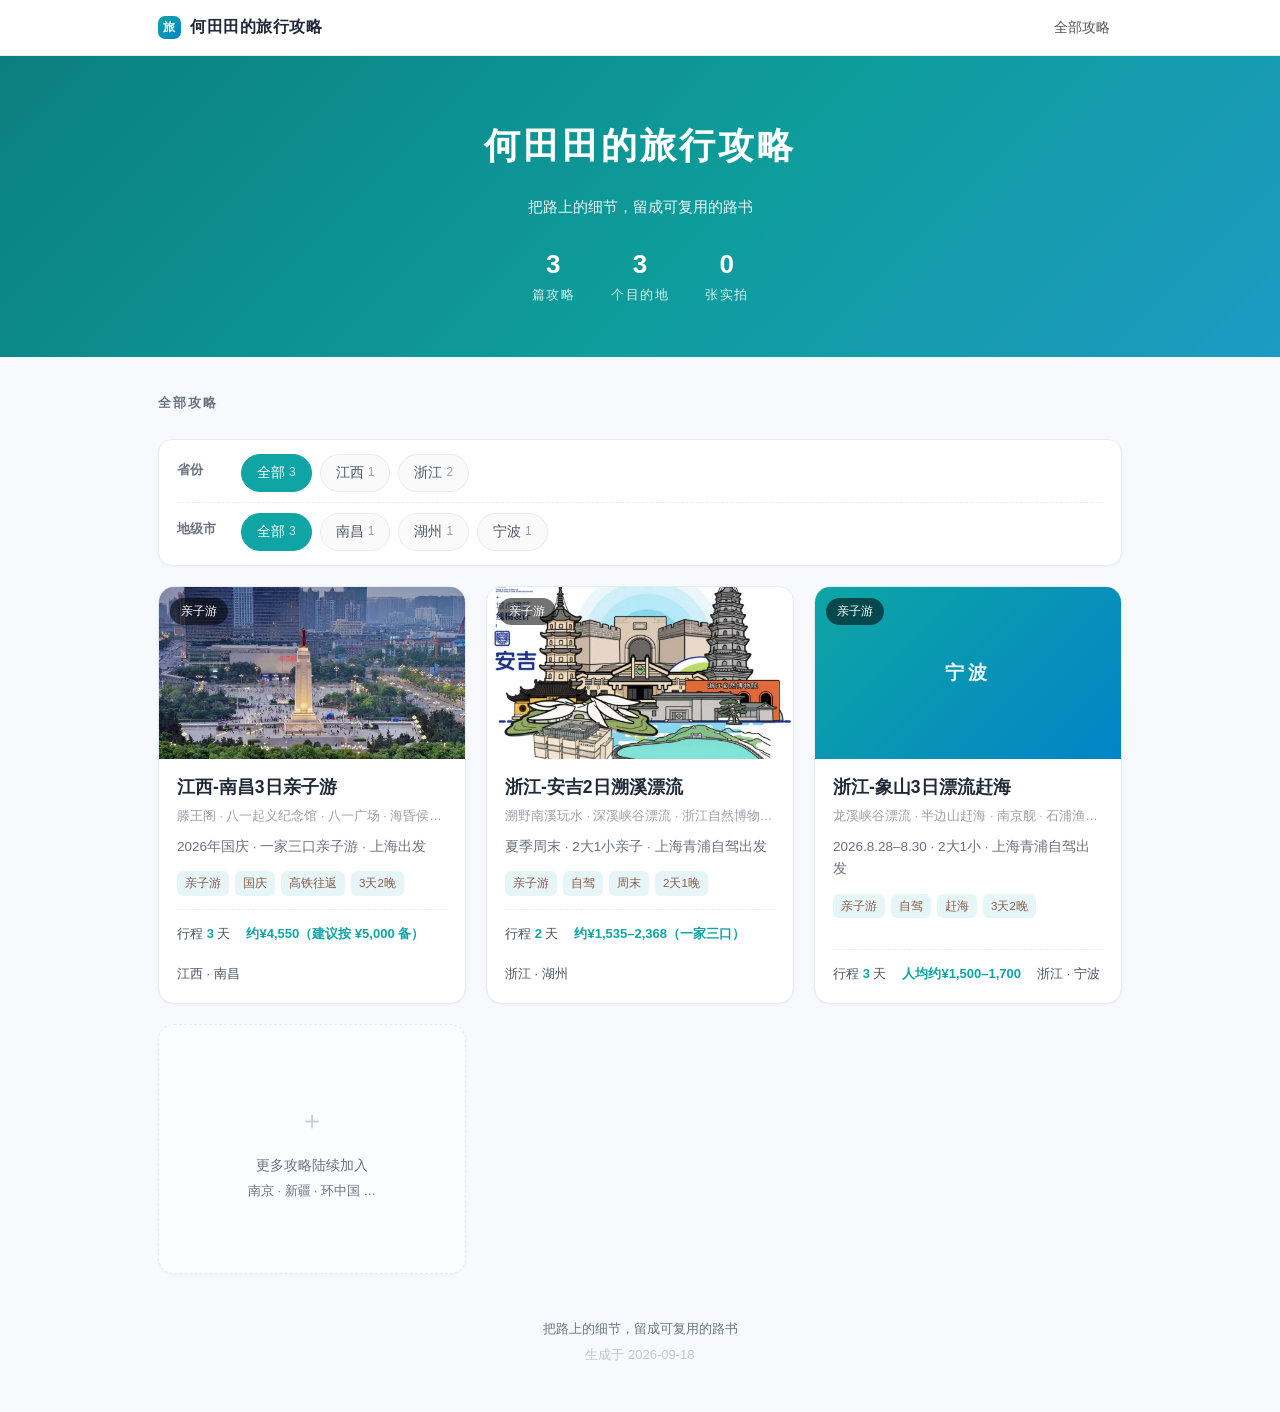
==== commit bec39733: "sync: update main via one-click push" ====
--- a/index.html
+++ b/index.html
@@ -1,28 +1,30 @@
-<!DOCTYPE html>
-<html lang="zh-CN">
-<head>
-<meta charset="utf-8">
-<meta name="viewport" content="width=device-width,initial-scale=1,viewport-fit=cover">
-<meta name="description" content="把路上的细节，留成可复用的路书">
-<meta name="theme-color" content="#c0392b">
-<meta property="og:title" content="何田田的旅行攻略">
-<meta property="og:description" content="把路上的细节，留成可复用的路书">
-<meta property="og:type" content="website">
-<meta property="og:url" content="https://creamshi0208.github.io/TianTravel/">
-<meta property="og:site_name" content="何田田的旅行攻略">
-<meta property="og:locale" content="zh_CN">
-<link rel="icon" href="data:image/svg+xml,%3Csvg xmlns='http://www.w3.org/2000/svg' viewBox='0 0 64 64'%3E%3Cdefs%3E%3ClinearGradient id='g' x1='0' y1='0' x2='1' y2='1'%3E%3Cstop offset='0' stop-color='%23c0392b'/%3E%3Cstop offset='1' stop-color='%23e07b39'/%3E%3C/linearGradient%3E%3C/defs%3E%3Crect width='64' height='64' rx='14' fill='url(%23g)'/%3E%3Ctext x='32' y='45' font-size='34' text-anchor='middle' fill='%23fff' font-family='sans-serif' font-weight='700'%3E%E6%97%85%3C/text%3E%3C/svg%3E">
-<title>何田田的旅行攻略</title>
-<link rel="stylesheet" href="css/style.css">
-<script>document.documentElement.className += ' js';</script>
-</head>
-<body>
-<div id="prog"></div>
-<header class="topbar"><div class="in"><a class="brand" href="#/"><i>旅</i>何田田的旅行攻略</a><a class="tb-back" href="#/"><em>←</em>返回全部攻略</a><button class="tb-share" id="shareBtn" type="button">分享</button><nav class="tb-nav"><a href="#/">全部攻略</a></nav></div></header>
-<main><div class="view" id="v-home" data-view="home"><div class="hero-home"><h1>何田田的旅行攻略</h1><p class="lead">把路上的细节，留成可复用的路书</p><div class="stats"><div class="stat"><b>3</b><span>篇攻略</span></div><div class="stat"><b>3</b><span>个目的地</span></div><div class="stat"><b>14</b><span>张实拍</span></div></div></div><div class="wrap"><div class="sec-title">全部攻略</div><div class="fbar"><div class="frow"><span class="flab">省份</span><div class="fchips" id="fp"><button class="on" data-prov="全部" onclick="pickProv(this)">全部<i>3</i></button><button data-prov="江西" onclick="pickProv(this)">江西<i>1</i></button><button data-prov="浙江" onclick="pickProv(this)">浙江<i>2</i></button></div></div><div class="frow"><span class="flab">地级市</span><div class="fchips" id="fc"><button class="on" data-prov="全部" data-city="全部" onclick="pickCity(this)">全部<i>3</i></button><button data-prov="江西" data-city="南昌" onclick="pickCity(this)">南昌<i>1</i></button><button data-prov="浙江" data-city="湖州" onclick="pickCity(this)">湖州<i>1</i></button><button data-prov="浙江" data-city="宁波" onclick="pickCity(this)">宁波<i>1</i></button></div></div></div><div class="grid"><a class="gcard" href="#/nanchang-3d" data-prov="江西" data-city="南昌"><div class="cov"><img src="images/nanchang/00_江西_南昌3日亲子游.webp" alt="江西-南昌3日亲子游" loading="lazy"><span class="bd">亲子游</span></div><div class="bd2"><h3>江西-南昌3日亲子游</h3><p class="spots" title="滕王阁 · 八一起义纪念馆 · 八一广场 · 海昏侯国遗址 · 万寿宫 · 南昌之星">滕王阁 · 八一起义纪念馆 · 八一广场 · 海昏侯国遗址 · 万寿宫 · 南昌之星</p><p class="sub">2026年国庆 · 一家三口亲子游 · 上海出发</p><div class="tags"><span>亲子游</span><span>国庆</span><span>高铁往返</span><span>3天2晚</span></div><div class="meta"><span>行程 <b>3</b> 天</span><span><b>约¥4,550（建议按 ¥5,000 备）</b></span><span>江西 · 南昌</span></div></div></a><a class="gcard" href="#/anji-2d" data-prov="浙江" data-city="湖州"><div class="cov"><img src="images/anji/00_封面_安吉2日溯溪漂流.webp" alt="浙江-安吉2日溯溪漂流" loading="lazy" decoding="async"><span class="bd">亲子游</span></div><div class="bd2"><h3>浙江-安吉2日溯溪漂流</h3><p class="spots" title="溯野南溪玩水 · 深溪峡谷漂流 · 浙江自然博物院安吉馆">溯野南溪玩水 · 深溪峡谷漂流 · 浙江自然博物院安吉馆</p><p class="sub">夏季周末 · 2大1小亲子 · 上海青浦自驾出发</p><div class="tags"><span>亲子游</span><span>自驾</span><span>周末</span><span>2天1晚</span></div><div class="meta"><span>行程 <b>2</b> 天</span><span><b>约¥1,535–2,368（一家三口）</b></span><span>浙江 · 湖州</span></div></div></a><a class="gcard" href="#/xiangshan-3d" data-prov="浙江" data-city="宁波"><div class="cov nocov"><em>宁波</em><span class="bd">亲子游</span></div><div class="bd2"><h3>浙江-象山3日漂流赶海</h3><p class="spots" title="龙溪峡谷漂流 · 半边山赶海 · 南京舰 · 石浦渔港古城 · 东门岛">龙溪峡谷漂流 · 半边山赶海 · 南京舰 · 石浦渔港古城 · 东门岛</p><p class="sub">2026.8.28–8.30 · 2大1小 · 上海青浦自驾出发</p><div class="tags"><span>亲子游</span><span>自驾</span><span>赶海</span><span>3天2晚</span></div><div class="meta"><span>行程 <b>3</b> 天</span><span><b>人均约¥1,500–1,700</b></span><span>浙江 · 宁波</span></div></div></a><div class="gcard soon"><em>＋</em>更多攻略陆续加入<br><span style="font-size:12.5px">南京 · 新疆 · 环中国 …</span></div></div><div class="empty" id="empty">该分类下暂无攻略</div></div></div><div class="view" id="v-nanchang-3d" data-view="nanchang-3d"></div><div class="view" id="v-anji-2d" data-view="anji-2d"></div><div class="view" id="v-xiangshan-3d" data-view="xiangshan-3d"></div></main>
-<div id="lb"><img id="lb-img" alt="放大查看"><div id="lb-cap"></div><button id="lb-x" type="button" aria-label="关闭">×</button></div>
-<button id="toTop" title="回到顶部">↑</button>
-<footer>把路上的细节，留成可复用的路书<br><span class="fl">离线可用 · 单文件站点 · 生成于 2026-09-18</span></footer>
-<script src="js/app.js" defer></script>
-</body>
+<!DOCTYPE html>
+<html lang="zh-CN">
+<head>
+<meta charset="utf-8">
+<meta name="viewport" content="width=device-width,initial-scale=1,viewport-fit=cover">
+<meta name="description" content="把路上的细节，留成可复用的路书">
+<meta name="theme-color" content="#c0392b">
+<meta property="og:title" content="何田田的旅行攻略">
+<meta property="og:description" content="把路上的细节，留成可复用的路书">
+<meta property="og:type" content="website">
+<meta property="og:url" content="https://creamshi0208.github.io/TianTravel/">
+<meta property="og:site_name" content="何田田的旅行攻略">
+<meta property="og:locale" content="zh_CN">
+<link rel="icon" href="data:image/svg+xml,%3Csvg xmlns='http://www.w3.org/2000/svg' viewBox='0 0 64 64'%3E%3Cdefs%3E%3ClinearGradient id='g' x1='0' y1='0' x2='1' y2='1'%3E%3Cstop offset='0' stop-color='%23c0392b'/%3E%3Cstop offset='1' stop-color='%23e07b39'/%3E%3C/linearGradient%3E%3C/defs%3E%3Crect width='64' height='64' rx='14' fill='url(%23g)'/%3E%3Ctext x='32' y='45' font-size='34' text-anchor='middle' fill='%23fff' font-family='sans-serif' font-weight='700'%3E%E6%97%85%3C/text%3E%3C/svg%3E">
+<title>何田田的旅行攻略</title>
+<link rel="stylesheet" href="css/style.css">
+<link rel="stylesheet" href="css/route.css">
+<script>document.documentElement.className += ' js';</script>
+</head>
+<body>
+<div id="prog"></div>
+<header class="topbar"><div class="in"><a class="brand" href="#/"><i>旅</i>何田田的旅行攻略</a><a class="tb-back" href="#/"><em>←</em>返回全部攻略</a><a class="tb-route" id="tbRoute" href="#/route"><em>🧭</em>查看路线图</a><button class="tb-share" id="shareBtn" type="button">分享</button><nav class="tb-nav"><a href="#/">全部攻略</a></nav></div></header>
+<main><div class="view" id="v-home" data-view="home"><div class="hero-home"><h1>何田田的旅行攻略</h1><p class="lead">把路上的细节，留成可复用的路书</p><div class="stats"><div class="stat"><b>3</b><span>篇攻略</span></div><div class="stat"><b>3</b><span>个目的地</span></div><div class="stat"><b>14</b><span>张实拍</span></div></div></div><div class="wrap"><div class="sec-title">全部攻略</div><div class="fbar"><div class="frow"><span class="flab">省份</span><div class="fchips" id="fp"><button class="on" data-prov="全部" onclick="pickProv(this)">全部<i>3</i></button><button data-prov="江西" onclick="pickProv(this)">江西<i>1</i></button><button data-prov="浙江" onclick="pickProv(this)">浙江<i>2</i></button></div></div><div class="frow"><span class="flab">地级市</span><div class="fchips" id="fc"><button class="on" data-prov="全部" data-city="全部" onclick="pickCity(this)">全部<i>3</i></button><button data-prov="江西" data-city="南昌" onclick="pickCity(this)">南昌<i>1</i></button><button data-prov="浙江" data-city="湖州" onclick="pickCity(this)">湖州<i>1</i></button><button data-prov="浙江" data-city="宁波" onclick="pickCity(this)">宁波<i>1</i></button></div></div></div><div class="grid"><a class="gcard" href="#/nanchang-3d" data-prov="江西" data-city="南昌"><div class="cov"><img src="images/nanchang/00_江西_南昌3日亲子游.webp" alt="江西-南昌3日亲子游" loading="lazy"><span class="bd">亲子游</span></div><div class="bd2"><h3>江西-南昌3日亲子游</h3><p class="spots" title="滕王阁 · 八一起义纪念馆 · 八一广场 · 海昏侯国遗址 · 万寿宫 · 南昌之星">滕王阁 · 八一起义纪念馆 · 八一广场 · 海昏侯国遗址 · 万寿宫 · 南昌之星</p><p class="sub">2026年国庆 · 一家三口亲子游 · 上海出发</p><div class="tags"><span>亲子游</span><span>国庆</span><span>高铁往返</span><span>3天2晚</span></div><div class="meta"><span>行程 <b>3</b> 天</span><span><b>约¥4,550（建议按 ¥5,000 备）</b></span><span>江西 · 南昌</span></div></div></a><a class="gcard" href="#/anji-2d" data-prov="浙江" data-city="湖州"><div class="cov"><img src="images/anji/00_封面_安吉2日溯溪漂流.webp" alt="浙江-安吉2日溯溪漂流" loading="lazy" decoding="async"><span class="bd">亲子游</span></div><div class="bd2"><h3>浙江-安吉2日溯溪漂流</h3><p class="spots" title="溯野南溪玩水 · 深溪峡谷漂流 · 浙江自然博物院安吉馆">溯野南溪玩水 · 深溪峡谷漂流 · 浙江自然博物院安吉馆</p><p class="sub">夏季周末 · 2大1小亲子 · 上海青浦自驾出发</p><div class="tags"><span>亲子游</span><span>自驾</span><span>周末</span><span>2天1晚</span></div><div class="meta"><span>行程 <b>2</b> 天</span><span><b>约¥1,535–2,368（一家三口）</b></span><span>浙江 · 湖州</span></div></div></a><a class="gcard" href="#/xiangshan-3d" data-prov="浙江" data-city="宁波"><div class="cov nocov"><em>宁波</em><span class="bd">亲子游</span></div><div class="bd2"><h3>浙江-象山3日漂流赶海</h3><p class="spots" title="龙溪峡谷漂流 · 半边山赶海 · 南京舰 · 石浦渔港古城 · 东门岛">龙溪峡谷漂流 · 半边山赶海 · 南京舰 · 石浦渔港古城 · 东门岛</p><p class="sub">2026.8.28–8.30 · 2大1小 · 上海青浦自驾出发</p><div class="tags"><span>亲子游</span><span>自驾</span><span>赶海</span><span>3天2晚</span></div><div class="meta"><span>行程 <b>3</b> 天</span><span><b>人均约¥1,500–1,700</b></span><span>浙江 · 宁波</span></div></div></a><div class="gcard soon"><em>＋</em>更多攻略陆续加入<br><span style="font-size:12.5px">南京 · 新疆 · 环中国 …</span></div></div><div class="empty" id="empty">该分类下暂无攻略</div></div></div><div class="view" id="v-nanchang-3d" data-view="nanchang-3d"></div><div class="view" id="v-anji-2d" data-view="anji-2d"></div><div class="view" id="v-xiangshan-3d" data-view="xiangshan-3d"></div>
+<div class="view" id="v-route" data-view="route"></div></main>
+<div id="lb"><img id="lb-img" alt="放大查看"><div id="lb-cap"></div><button id="lb-x" type="button" aria-label="关闭">×</button></div>
+<button id="toTop" title="回到顶部">↑</button>
+<footer>把路上的细节，留成可复用的路书<br><span class="fl">离线可用 · 单文件站点 · 生成于 2026-09-18</span></footer>
+<script src="js/app.js" defer></script>
+</body>
 </html>
--- a/css/style.css
+++ b/css/style.css
@@ -1,369 +1,396 @@
+
+:root{--ink:#1f2937;--ink-2:#6b7280;--ink-3:#9aa4b2;--muted:#6b7280;
+--line:#e6ecf2;--bg:#f7f9fc;--bg-soft:#eef4f8;--card:#fff;
+--brand:#0ea5a4;--brand-dark:#0b7f80;--brand2:#0284c7;--brand-soft:#e6f6f6;
+--warm:#f59e0b;--danger:#e11d48;
+--radius:16px;--radius-s:10px;--radius-l:20px;
+--shadow-s:0 1px 2px rgba(16,40,60,.05),0 2px 8px rgba(16,40,60,.05);
+--ph-lg:185px;--ph-sm:150px}
+*{box-sizing:border-box}
+html{scroll-behavior:smooth}
+a,button{-webkit-tap-highlight-color:transparent}
+body{margin:0;background:var(--bg);color:var(--ink);font-size:16px;line-height:1.8;
+font-family:-apple-system,BlinkMacSystemFont,"PingFang SC","Microsoft YaHei","Hiragino Sans GB",Arial,sans-serif;
+-webkit-font-smoothing:antialiased}
+.wrap{max-width:1000px;margin:0 auto;padding:0 18px}
+strong{color:var(--brand)}
+
+/* ===== 顶栏（sticky 常驻；详情页的返回按钮就挂在这里，永远贴在视口顶部） ===== */
+.topbar{position:sticky;top:0;z-index:20;background:rgba(255,255,255,.9);
+-webkit-backdrop-filter:blur(10px);backdrop-filter:blur(10px);border-bottom:1px solid var(--line)}
+.topbar .in{max-width:1000px;margin:0 auto;padding:9px 18px;display:flex;align-items:center;gap:14px}
+.brand{display:flex;align-items:center;gap:9px;text-decoration:none;color:var(--ink);
+font-weight:700;font-size:16px;letter-spacing:.5px}
+.brand i{width:23px;height:23px;border-radius:7px;font-style:normal;color:#fff;font-size:12px;
+background:linear-gradient(140deg,var(--brand),var(--brand2));
+display:flex;align-items:center;justify-content:center}
+.tb-nav{margin-left:auto;display:flex;gap:4px}
+.tb-nav a{text-decoration:none;font-size:14px;color:#555;padding:6px 12px;border-radius:8px}
+.tb-nav a:hover{background:var(--brand-soft);color:var(--brand)}
+/* 详情页：品牌与导航让位给「返回全部攻略」，按钮随顶栏常驻，不随正文滚走 */
+.tb-back{display:none;align-items:center;gap:7px;text-decoration:none;font-size:14.5px;
+font-weight:700;color:var(--brand);background:var(--brand-soft);border:1px solid #cdeceb;
+padding:5px 14px 5px 11px;border-radius:9px;line-height:1.5}
+.tb-back:hover{background:#d8f0f0}
+.tb-back:active{background:#cdeceb}
+.tb-back em{font-style:normal;font-size:15px;line-height:1}
+/* 详情页专属「查看路线图」按钮（在分享按钮左侧，跳转当前攻略路线图） */
+.tb-route{display:none;align-items:center;gap:6px;font-size:14px;font-weight:700;color:var(--brand);
+background:var(--brand-soft);border:1px solid #cdeceb;padding:6px 16px;border-radius:9px;
+line-height:1.5;cursor:pointer;text-decoration:none;margin-left:auto}
+.tb-route:hover{background:#d8f0f0}
+.tb-route:active{background:#cdeceb}
+.tb-route em{font-style:normal;font-size:15px;line-height:1}
+/* 详情页专属分享按钮（自定义分享菜单，全平台通用） */
+.tb-share{display:none;align-items:center;gap:6px;font-size:14px;font-weight:700;color:var(--brand);
+background:var(--brand-soft);border:1px solid #cdeceb;padding:6px 16px;border-radius:9px;
+line-height:1.5;cursor:pointer;font-family:inherit;position:relative}
+.tb-share:active{background:#cdeceb}
+html[data-view]:not([data-view="home"]) .topbar .brand,
+html[data-view]:not([data-view="home"]) .topbar .tb-nav{display:none}
+html[data-view]:not([data-view="home"]) .topbar .tb-back{display:flex}
+html[data-view="nanchang-3d"] .topbar .tb-route,
+html[data-view="anji-2d"] .topbar .tb-route,
+html[data-view="xiangshan-3d"] .topbar .tb-route{display:inline-flex}
+html[data-view]:not([data-view="home"]) .topbar .tb-share{display:inline-flex}
+
+/* ===== 首页 hero ===== */
+.hero-home{background:linear-gradient(135deg,#0b7f80 0%,#0e9c9b 55%,#1c9bc4 100%);
+color:#fff;padding:58px 18px 48px;text-align:center}
+.hero-home h1{margin:0;font-size:36px;font-weight:800;letter-spacing:3px}
+.hero-home .lead{margin:14px auto 0;max-width:560px;font-size:15px;opacity:.94}
+.stats{display:flex;justify-content:center;gap:36px;margin-top:28px;flex-wrap:wrap}
+.stat b{display:block;font-size:26px;font-weight:800;line-height:1.25}
+.stat span{font-size:12.5px;opacity:.85;letter-spacing:1.5px}
+
+/* ===== 二级分类筛选：省份 / 地级市 ===== */
+.fbar{background:#fff;border:1px solid var(--line);border-radius:14px;padding:14px 18px;
+margin:24px 0 20px;box-shadow:0 1px 3px rgba(16,24,40,.04)}
+.frow{display:flex;align-items:flex-start;gap:12px}
+.frow+.frow{margin-top:10px;padding-top:10px;border-top:1px dashed var(--line)}
+.flab{flex:none;width:52px;font-size:13px;color:var(--muted);font-weight:600;line-height:31px}
+.fchips{display:flex;flex-wrap:wrap;gap:8px;flex:1}
+.fchips button{display:inline-flex;align-items:center;min-height:38px;border:1px solid var(--line);
+background:#fafafb;color:#4b5563;font-size:13.5px;padding:6px 15px;border-radius:999px;
+cursor:pointer;font-family:inherit;line-height:1.65}
+.fchips button:hover{border-color:#b8e6e6;color:var(--brand)}
+.fchips button:active{border-color:#b8e6e6;color:var(--brand);background:var(--brand-soft)}
+.fchips button.on{background:var(--brand);border-color:var(--brand);color:#fff}
+.fchips button i{font-style:normal;opacity:.55;font-size:12px;margin-left:4px}
+.fchips button.on i{opacity:.8}
+.empty{display:none;padding:46px 0;text-align:center;color:var(--muted);font-size:14px}
+.grid{display:grid;grid-template-columns:repeat(auto-fill,minmax(300px,1fr));gap:20px;padding-bottom:8px}
+.gcard{background:#fff;border:1px solid var(--line);border-radius:var(--radius);overflow:hidden;
+text-decoration:none;color:inherit;display:flex;flex-direction:column;transition:.2s;
+box-shadow:0 1px 3px rgba(16,24,40,.04)}
+.gcard:hover{transform:translateY(-3px);box-shadow:0 10px 26px rgba(16,24,40,.10);border-color:#b8e6e6}
+.gcard:active{transform:scale(.985)}
+.gcard .cov{position:relative;aspect-ratio:16/9;overflow:hidden;background:#eceef1}
+.gcard .cov img{width:100%;height:100%;object-fit:cover;display:block;transition:.4s}
+.gcard:hover .cov img{transform:scale(1.05)}
+.gcard .cov .bd{position:absolute;left:11px;top:11px;background:rgba(0,0,0,.55);color:#fff;
+font-size:12px;padding:3px 11px;border-radius:999px}
+/* 没有实拍封面时用品牌色底 + 目的地名兜底，不留灰块 */
+.gcard .cov.nocov{background:linear-gradient(135deg,var(--brand),var(--brand2));
+display:flex;align-items:center;justify-content:center}
+.gcard .cov.nocov em{font-style:normal;color:rgba(255,255,255,.93);font-size:19px;
+font-weight:700;letter-spacing:4px}
+.gcard .bd2{padding:16px 18px 18px;display:flex;flex-direction:column;flex:1}
+.gcard h3{margin:0 0 6px;font-size:17.5px;font-weight:700;line-height:1.45}
+/* 标题下方的一行小字：主要景点概述，恒定单行（超出省略，悬停看全） */
+.gcard .spots{margin:0 0 10px;font-size:12.5px;color:#9aa1ab;line-height:1.6;
+white-space:nowrap;overflow:hidden;text-overflow:ellipsis}
+.gcard .sub{color:var(--muted);font-size:13.5px;margin:0 0 13px;line-height:1.65}
+.tags{display:flex;gap:6px;flex-wrap:wrap;margin-bottom:13px}
+.tags span{font-size:11.5px;color:#8a5a4e;background:var(--brand-soft);border-radius:6px;padding:2px 8px}
+.meta{display:flex;gap:16px;flex-wrap:wrap;font-size:13px;color:#4b5563;
+margin-top:auto;padding-top:12px;border-top:1px dashed var(--line)}
+.meta b{color:var(--brand)}
+.gcard.soon{border-style:dashed;background:rgba(255,255,255,.55);align-items:center;
+justify-content:center;text-align:center;color:var(--muted);font-size:13.5px;
+padding:34px 24px;min-height:250px;line-height:2}
+.gcard.soon em{font-style:normal;font-size:26px;display:block;margin-bottom:6px;color:#c8cbd0}
+.sec-title{font-size:13px;letter-spacing:2px;color:var(--muted);font-weight:600;margin:34px 0 0}
+
+/* ===== 攻略详情 ===== */
+.guide-hero{background:linear-gradient(135deg,#0b7f80 0%,#0e9c9b 55%,#1c9bc4 100%);color:#fff;
+padding:32px 18px 30px}
+.guide-hero .in{max-width:900px;margin:0 auto}
+.guide-hero h1{margin:0;font-size:30px;font-weight:800;letter-spacing:1.5px}
+.guide-hero .spots-line{margin:9px 0 0;font-size:13px;opacity:.9;letter-spacing:.4px}
+.guide-hero .sub2{margin:10px 0 17px;font-size:14.5px;opacity:.95}
+.chips{display:flex;flex-wrap:wrap;gap:9px}
+.chip{background:rgba(255,255,255,.18);border:1px solid rgba(255,255,255,.36);
+border-radius:999px;padding:5px 14px;font-size:13px}
+.gmain{max-width:900px;margin:0 auto;padding:0 18px 44px}
+.toc-box{background:#fff;border:1px solid var(--line);border-radius:14px;padding:14px 16px;
+margin-top:22px;box-shadow:0 1px 3px rgba(16,24,40,.04)}
+.toc-t{font-size:12.5px;color:var(--muted);font-weight:600;letter-spacing:1.5px;margin-bottom:10px}
+.toc-grid{display:grid;grid-template-columns:repeat(4,1fr);gap:8px}
+.toc-grid a{color:#333;text-decoration:none;font-size:13.5px;padding:10px;border-radius:9px;
+background:#faf8f7;border:1px solid #f1e9e7;text-align:center;line-height:1.35;
+overflow:hidden;text-overflow:ellipsis;white-space:nowrap}
+.toc-grid a:hover{background:var(--brand-soft);color:var(--brand)}
+.toc-grid a:active{background:var(--brand-soft);color:var(--brand)}
+section.sec{margin:24px 0;scroll-margin-top:66px}
+.card{background:#fff;border:1px solid var(--line);border-radius:var(--radius);padding:24px 26px;
+box-shadow:0 1px 3px rgba(16,24,40,.04)}
+.card h2{font-size:20px;margin:0 0 18px;display:flex;align-items:center;gap:12px;
+padding-bottom:14px;border-bottom:1px solid var(--line);line-height:1.5}
+h2 .num{flex:none;width:28px;height:28px;border-radius:50%;background:var(--brand-soft);
+color:var(--brand);font-size:14px;font-weight:700;display:flex;align-items:center;justify-content:center}
+/* 二级分组标题：全站统一一套（原 h3.day / .mg-h / .rg-h 三套字号、内边距、
+   锚点偏移各不相同，现合并为同一规格；h3.day 只保留额外的上下外边距） */
+h3.day,.rg-h,.mg-h{font-size:15px;font-weight:700;color:#fff;
+background:linear-gradient(90deg,#0ea5a4,#0284c7);display:inline-block;
+padding:5px 16px;border-radius:999px;margin-bottom:12px}
+h3.day{margin:26px 0 14px}
+h3.day:first-of-type{margin-top:4px}
+p{margin:10px 0}
+p.lead-p{font-weight:600}
+ul.lst{margin:10px 0;padding-left:20px}
+ul.lst li{margin:6px 0}
+/* 可勾选清单 ul.lst.ck（出行清单用；点击切换 .done） */
+ul.lst.ck{list-style:none;padding-left:0}
+ul.lst.ck li{position:relative;padding-left:28px;margin:7px 0;cursor:pointer;
+-webkit-user-select:none;user-select:none}
+ul.lst.ck li:before{content:"";position:absolute;left:0;top:3px;width:16px;height:16px;
+border:1.5px solid #d5d8dd;border-radius:4px;background:#fff}
+ul.lst.ck li.done{color:var(--muted);text-decoration:line-through}
+ul.lst.ck li.done:before{background:var(--brand);border-color:var(--brand)}
+ul.lst.ck li.done:after{content:"";position:absolute;left:5px;top:7px;width:7px;height:4px;
+border-left:2px solid #fff;border-bottom:2px solid #fff;transform:rotate(-45deg)}
+/* 手机上表格横向滚动：右边内阴影提示「还能往右滑」，滚到底由 JS 摘掉 */
+.tw{overflow-x:auto;margin:16px 0;border:1px solid var(--line);border-radius:12px;
+-webkit-overflow-scrolling:touch;overscroll-behavior-x:contain}
+.tw.hint{-webkit-box-shadow:inset -16px 0 10px -10px rgba(16,24,40,.22);
+box-shadow:inset -16px 0 10px -10px rgba(16,24,40,.22)}
+table{border-collapse:collapse;width:100%;font-size:15px;min-width:420px}
+th,td{padding:11px 14px;text-align:left;vertical-align:top;border-bottom:1px solid var(--line)}
+thead th{background:#faf8f7;font-weight:600;color:#444;white-space:nowrap}
+tbody tr:nth-child(even){background:#fcfcfd}
+tbody tr:last-child td{border-bottom:none}
+.tip{background:#fffaf4;border:1px solid #f6e3cb;border-left:3px solid var(--brand2);
+border-radius:12px;padding:12px 16px;margin:14px 0;font-size:14.5px;color:#7a4a17}
+.tip-k{display:inline-block;font-weight:700;color:#b45309;margin-right:8px}
+.tip-k:after{content:"·"}
+
+/* 时间轴 */
+.tl{position:relative;margin:8px 0 4px;padding-left:6px}
+.tl:before{content:"";position:absolute;left:62px;top:14px;bottom:14px;width:2px;
+background:linear-gradient(180deg,#f0c8c0,#f3e2d3)}
+.tl-item{position:relative;display:flex;gap:18px;padding:8px 0}
+.tl-t{flex:none;width:52px;text-align:right;font-size:14px;font-weight:700;color:var(--brand);
+padding-top:2px;line-height:1.5}
+.tl-c{position:relative;flex:1;background:#fbfbfc;border:1px solid var(--line);
+border-radius:12px;padding:10px 14px;margin-left:22px}
+.tl-c:before{content:"";position:absolute;left:-27px;top:16px;width:10px;height:10px;
+border-radius:50%;background:#fff;border:3px solid var(--brand)}
+.tl-a{font-weight:600;font-size:15.5px}
+.tl-n{color:var(--muted);font-size:13.5px;margin-top:5px;line-height:1.75}
+.tl-n span{display:block}
+
+/* 路线卡 */
+
+
+.rt{background:#fbfbfc;border:1px solid var(--line);border-radius:12px;padding:11px 14px;margin-bottom:9px}
+.rt-h{display:flex;flex-wrap:wrap;align-items:center;gap:8px;font-size:15px;font-weight:600}
+.rt-ar{color:var(--brand);font-weight:700}
+.rt-d{margin-left:auto;flex:none;background:var(--brand-soft);color:var(--brand);font-size:12.5px;
+font-weight:700;padding:2px 10px;border-radius:999px}
+.rt-m{display:flex;flex-wrap:wrap;gap:7px;margin-top:8px}
+.pill{font-size:12.5px;color:#4b5563;background:#fff;border:1px solid var(--line);
+border-radius:6px;padding:3px 9px}
+.pill.car{border-color:#cdeceb;background:#fffaf8}
+.pill.bus{border-color:#d6e2f5;background:#f7f9fe}
+.pill.walk{border-color:#cfe6d4;background:#f6fbf7}
+.pill.no{color:#9aa1ab;background:#f6f7f8}
+
+/* 餐饮卡 */
+/* 分组容器：mgroup 与 rgroup 统一（原 rgroup 下边距 22px 且缺 scroll-margin-top） */
+.mgroup,.rgroup{margin:16px 0 20px;scroll-margin-top:70px}
+.meal{background:#fbfbfc;border:1px solid var(--line);border-radius:12px;
+padding:12px 15px;margin-bottom:9px}
+.meal .slot{display:inline-block;font-size:12px;font-weight:700;color:var(--brand);
+background:var(--brand-soft);border-radius:6px;padding:2px 9px;margin-bottom:7px}
+.ml-main{font-size:15.5px;font-weight:600;line-height:1.6}
+.ml-sub{font-size:13.5px;color:var(--muted);margin-top:3px;line-height:1.75}
+.ml-alt{font-size:13px;color:#0e7490;margin-top:6px;line-height:1.7;background:#ecfeff;border-left:3px solid #06b6d4;border-radius:0 8px 8px 0;padding:6px 10px}
+.alt-tag{display:inline-block;font-weight:700;font-size:12px;border-radius:6px;padding:1px 7px;margin:0 5px 2px 0;color:#fff}
+.alt-a{background:#0891b2}
+.alt-b{background:#d97706}
+.ml-cost{margin-top:8px;font-size:13px;font-weight:700;color:#b45309}
+
+/* 图集：可点击放大（灯箱），角标提示 */
+.gal{display:grid;grid-template-columns:repeat(auto-fill,minmax(230px,1fr));gap:14px;margin-top:16px}
+figure.ph{margin:0;background:#fff;border:1px solid var(--line);border-radius:12px;overflow:hidden;
+position:relative;cursor:zoom-in}
+figure.ph img{display:block;width:100%;height:var(--ph-lg);object-fit:cover}
+figure.ph::after{content:"点击放大";position:absolute;right:9px;top:9px;font-size:11px;color:#fff;
+background:rgba(20,24,30,.5);padding:3px 9px;border-radius:999px;letter-spacing:1px;
+pointer-events:none}
+figcaption{font-size:12.5px;color:var(--muted);padding:7px 10px;background:#fafafa;text-align:center}
+
+/* 灯箱：点击任意处关闭，Esc 关闭，说明文字贴底部（避让全面屏手势条） */
+#lb{position:fixed;inset:0;z-index:60;background:rgba(12,14,18,.93);display:none;
+align-items:center;justify-content:center;padding:28px 20px 60px;cursor:zoom-out}
+#lb.on{display:flex}
+#lb img{max-width:100%;max-height:100%;object-fit:contain;border-radius:6px;
+box-shadow:0 10px 40px rgba(0,0,0,.5)}
+#lb-cap{position:absolute;left:0;right:0;bottom:0;
+padding:16px 20px calc(16px + env(safe-area-inset-bottom,0px));color:rgba(255,255,255,.88);
+font-size:13px;text-align:center;background:linear-gradient(180deg,transparent,rgba(0,0,0,.6))}
+#lb-x{position:absolute;top:calc(14px + env(safe-area-inset-top,0px));
+right:calc(14px + env(safe-area-inset-right,0px));width:40px;height:40px;border-radius:50%;
+border:none;background:rgba(255,255,255,.16);color:#fff;font-size:17px;cursor:pointer;
+font-family:inherit;line-height:1}
+#lb-x:active{background:rgba(255,255,255,.3)}
+
+/* 阅读进度条（贴顶栏下方，随滚动增长） */
+#prog{position:fixed;top:0;left:0;height:3px;width:100%;transform:scaleX(0);transform-origin:0 0;
+background:linear-gradient(90deg,var(--brand),var(--brand2));z-index:50;pointer-events:none}
+
+footer{text-align:center;color:var(--muted);font-size:13px;line-height:2;
+padding:34px 18px calc(44px + env(safe-area-inset-bottom,0px))}
+footer .fl{color:#c3c7cd}
+#toTop{position:fixed;right:calc(16px + env(safe-area-inset-right,0px));
+bottom:calc(24px + env(safe-area-inset-bottom,0px));width:44px;height:44px;border-radius:50%;
+border:1px solid var(--line);background:#fff;color:var(--brand);font-size:17px;cursor:pointer;
+box-shadow:0 4px 14px rgba(16,24,40,.12);z-index:30;font-family:inherit;
+opacity:0;visibility:hidden;pointer-events:none;transition:opacity .25s,visibility .25s}
+#toTop.show{opacity:1;visibility:visible;pointer-events:auto}
+#toTop:hover{background:var(--brand-soft)}
+#toTop:active{background:var(--brand-soft)}
+
+/* ===== 视图显隐 =====
+   默认一律隐藏，只由路由点亮 —— 保证「没点过的攻略详情」绝不会先渲染出来。
+   （以前是靠 body 末尾的脚本加 .js 类才隐藏，文档解析期间详情会整片闪现。）
+   无 JS 时兜底：只显示首页卡片墙，详情仍然一个都不渲染。 */
+.view{display:none}
+.view.on{display:block}
+html:not(.js) #v-home{display:block}
+
+
+/* ===== 打印 / 导出 PDF =====
+   路书经常要打出来随身带、或导成 PDF 存档。屏幕上的常驻顶栏、进度条、
+   悬浮按钮、灯箱、「点击放大」角标在纸面上全是噪音，一律隐掉；
+   渐变 hero 反白成黑字，免得印出一片深底又吃墨；卡片表格图片尽量不跨页断开。 */
+@media print{
+ @page{margin:14mm}
+ .topbar,#prog,#toTop,#lb,.tb-share{display:none!important}
+ .hero-home,.guide-hero{background:#fff!important;color:#000!important;
+  -webkit-print-color-adjust:exact;print-color-adjust:exact}
+ .hero-home .lead,.hero-home .stat span,.guide-hero .spots-line,.guide-hero .sub2{
+  color:#444!important;opacity:1!important}
+ .gcard,.card,figure.ph,.meal,.pt,table,.tl{break-inside:avoid;page-break-inside:avoid;
+  box-shadow:none!important;border-color:#ccc!important}
+ .gcard:hover{transform:none}
+ figure.ph::after{display:none}
+ a{color:inherit!important;text-decoration:none}
+ #sidetoc{display:none!important}
+ footer{padding:14px 0 0}
+}
+
+/* ===== 悬浮章节目录（JS 动态生成 #sidetoc）=====
+   桌面宽屏（≥1240px）：正文 900px 居中后右侧有富余，固定一个竖排小目录，
+   滚动时高亮当前章节，点任意章节平滑跳转（走全局锚点委托，不占历史栈）；
+   手机（≤640px）：改成贴底的横滑章节条，不占文档流、不推 hero；
+   中间尺寸不显示 —— 那个区间正文两侧没有富余，页首的 toc-box 加右下角
+   回顶按钮已经够用。 */
+#sidetoc{display:none}
+/* 空容器一律隐藏：主页/无目录页面 JS 会留下空 #sidetoc，
+   桌面宽屏规则不依赖 .show，会把它渲染成右上角白色空盒 */
+#sidetoc:empty{display:none!important}
+@media(min-width:1240px){
+ #sidetoc{display:block;position:fixed;top:84px;right:14px;width:150px;
+  max-height:calc(100vh - 130px);overflow:auto;z-index:15;
+  background:#fff;border:1px solid var(--line);border-radius:12px;padding:10px 7px;
+  box-shadow:0 1px 3px rgba(16,24,40,.06);font-size:12.5px}
+ #sidetoc .st-t{font-size:11.5px;color:var(--muted);font-weight:600;letter-spacing:1.5px;
+  padding:2px 8px 8px}
+ #sidetoc a{display:block;padding:5px 8px;border-radius:7px;color:var(--ink);
+  text-decoration:none;line-height:1.5;white-space:nowrap;overflow:hidden;text-overflow:ellipsis}
+ #sidetoc a.on{background:var(--brand-soft);color:var(--brand);font-weight:700}
+}
+@media(max-width:640px){
+ #sidetoc.show{display:flex;gap:8px;position:fixed;left:0;right:0;bottom:0;z-index:25;
+  overflow-x:auto;-webkit-overflow-scrolling:touch;scrollbar-width:none;
+  background:rgba(255,255,255,.96);-webkit-backdrop-filter:blur(10px);backdrop-filter:blur(10px);
+  border-top:1px solid var(--line);
+  padding:8px 12px calc(8px + env(safe-area-inset-bottom,0px))}
+ #sidetoc.show::-webkit-scrollbar{display:none}
+ #sidetoc .st-t{display:none}
+ #sidetoc a{flex:none;font-size:12.5px;color:var(--ink);text-decoration:none;
+  background:#fff;border:1px solid var(--line);border-radius:999px;padding:5px 13px}
+ #sidetoc a.on{background:var(--brand);border-color:var(--brand);color:#fff;font-weight:700}
+ /* 底部让给章节条，回顶按钮上移 */
+ #toTop{bottom:70px}
+ /* 打印时正文卡片由 @media print 处理，这里只补底部条的高度占位 */
+ body{padding-bottom:52px}
+}
+
+/* ===== 行程内联配图 / 图集分组 / 景点速查 ===== */
+.tl-ph{margin:10px 0 2px;max-width:300px}
+figure.tl-ph img{height:var(--ph-sm)}
+.ph-more{display:inline-block;margin:6px 0 2px;font-size:13px;color:var(--brand);
+ text-decoration:none;border-bottom:1px dashed var(--brand2)}
+
+.poi-links{display:flex;flex-wrap:wrap;gap:8px;margin-top:9px}
+.poi-links a{display:inline-block;font-size:13px;color:var(--brand);background:#fff;
+ border:1px solid #cdeceb;border-radius:999px;padding:4px 13px;text-decoration:none}
+.poi-links a:hover{background:var(--brand-soft)}
+
+/* ===== 重要提示卡 .pt =====
+   左侧色条 + 名称 + 状态标签（绿=免费/无需预约，橙=需抢票）+ 说明文字。
+   比早先的裸段落/借用 .rt 层次清楚：一眼能扫出「哪个要抢、哪个不用」。 */
+.pt{background:#fff;border:1px solid var(--line);border-left:3px solid var(--brand2);
+ border-radius:12px;padding:13px 16px;margin-bottom:10px}
+.pt-h{display:flex;flex-wrap:wrap;align-items:baseline;gap:9px;margin-bottom:6px}
+.pt-n{font-size:15.5px;font-weight:700;color:var(--ink);line-height:1.5}
+.pt-tag{font-size:12px;font-weight:700;border-radius:6px;padding:2px 9px;
+ background:var(--brand-soft);color:var(--brand);white-space:nowrap}
+.pt-tag.t-ok{background:#e1f5ee;color:#0f6e56}
+.pt-tag.t-warn{background:#faece7;color:#b45309}
+.pt-tag.t-err{background:#e6f6f6;color:#0b7f80}
+.pt-d{font-size:14px;color:#4b5563;line-height:1.8}
+.pt-d b{color:var(--brand)}
+@media(max-width:640px){
+ .pt{padding:12px 13px}
+ .pt-n{font-size:15px}
+}
+@media(max-width:640px){.tl-ph{max-width:240px}}
+
+@media(max-width:640px){
+ .hero-home{padding:42px 16px 36px}.hero-home h1{font-size:25px;letter-spacing:1.5px}
+ .stats{gap:24px}.stat b{font-size:22px}
+ .grid{grid-template-columns:1fr}
+ .toc-grid{grid-template-columns:repeat(2,1fr)}
+ .card{padding:18px 15px}
+ .guide-hero h1{font-size:22px}
+ /* 表格压小字号/内距 + 放宽最小宽度，很多表不用横滑也能放下 */
+ table{font-size:13.5px;min-width:340px}
+ th,td{padding:9px 10px}
+ /* 筛选 chips 提到 40px 触控高度 */
+ .fchips button{min-height:40px;font-size:14px}
+ .tl:before{left:52px}.tl-t{width:42px;font-size:13px}.tl-c{margin-left:14px}
+ .tl-c:before{left:-19px}
+ figure.ph img{height:var(--ph-sm)}
+}
+
+/* ===== 按需加载视图的 loading / error 状态 ===== */
+.view.loading{min-height:60vh}
+.view.loading::after{content:'加载中…';display:block;text-align:center;padding:80px 20px;color:#999;font-size:15px}
+.view.load-error{min-height:60vh}
+.view.load-error::after{content:'内容加载失败，请刷新重试';display:block;text-align:center;padding:80px 20px;color:#0ea5a4;font-size:15px}
 
-:root{--ink:#1b1f24;--muted:#6b7280;--line:#eaecef;--bg:#f4f5f7;
---brand:#c0392b;--brand2:#e07b39;--brand-soft:#fdf1ef;--radius:16px;--ph-lg:185px;--ph-sm:150px}
-*{box-sizing:border-box}
-html{scroll-behavior:smooth}
-a,button{-webkit-tap-highlight-color:transparent}
-body{margin:0;background:var(--bg);color:var(--ink);font-size:16px;line-height:1.8;
-font-family:-apple-system,BlinkMacSystemFont,"PingFang SC","Microsoft YaHei","Hiragino Sans GB",Arial,sans-serif;
--webkit-font-smoothing:antialiased}
-.wrap{max-width:1000px;margin:0 auto;padding:0 18px}
-strong{color:var(--brand)}
-
-/* ===== 顶栏（sticky 常驻；详情页的返回按钮就挂在这里，永远贴在视口顶部） ===== */
-.topbar{position:sticky;top:0;z-index:20;background:rgba(255,255,255,.9);
--webkit-backdrop-filter:blur(10px);backdrop-filter:blur(10px);border-bottom:1px solid var(--line)}
-.topbar .in{max-width:1000px;margin:0 auto;padding:9px 18px;display:flex;align-items:center;gap:14px}
-.brand{display:flex;align-items:center;gap:9px;text-decoration:none;color:var(--ink);
-font-weight:700;font-size:16px;letter-spacing:.5px}
-.brand i{width:23px;height:23px;border-radius:7px;font-style:normal;color:#fff;font-size:12px;
-background:linear-gradient(135deg,var(--brand),var(--brand2));
-display:flex;align-items:center;justify-content:center}
-.tb-nav{margin-left:auto;display:flex;gap:4px}
-.tb-nav a{text-decoration:none;font-size:14px;color:#555;padding:6px 12px;border-radius:8px}
-.tb-nav a:hover{background:var(--brand-soft);color:var(--brand)}
-/* 详情页：品牌与导航让位给「返回全部攻略」，按钮随顶栏常驻，不随正文滚走 */
-.tb-back{display:none;align-items:center;gap:7px;text-decoration:none;font-size:14.5px;
-font-weight:700;color:var(--brand);background:var(--brand-soft);border:1px solid #f0dbd7;
-padding:5px 14px 5px 11px;border-radius:9px;line-height:1.5}
-.tb-back:hover{background:#f7dfdb}
-.tb-back:active{background:#f2d4cf}
-.tb-back em{font-style:normal;font-size:15px;line-height:1}
-/* 详情页专属分享按钮（自定义分享菜单，全平台通用） */
-.tb-share{display:none;align-items:center;gap:6px;font-size:14px;font-weight:700;color:var(--brand);
-background:var(--brand-soft);border:1px solid #f0dbd7;padding:6px 16px;border-radius:9px;
-line-height:1.5;cursor:pointer;font-family:inherit;margin-left:auto;position:relative}
-.tb-share:active{background:#f2d4cf}
-html[data-view]:not([data-view="home"]) .topbar .brand,
-html[data-view]:not([data-view="home"]) .topbar .tb-nav{display:none}
-html[data-view]:not([data-view="home"]) .topbar .tb-back{display:flex}
-html[data-view]:not([data-view="home"]) .topbar .tb-share{display:inline-flex}
-
-/* ===== 首页 hero ===== */
-.hero-home{background:linear-gradient(135deg,#b83227 0%,#d35400 55%,#e08c3c 100%);
-color:#fff;padding:58px 18px 48px;text-align:center}
-.hero-home h1{margin:0;font-size:36px;font-weight:800;letter-spacing:3px}
-.hero-home .lead{margin:14px auto 0;max-width:560px;font-size:15px;opacity:.94}
-.stats{display:flex;justify-content:center;gap:36px;margin-top:28px;flex-wrap:wrap}
-.stat b{display:block;font-size:26px;font-weight:800;line-height:1.25}
-.stat span{font-size:12.5px;opacity:.85;letter-spacing:1.5px}
-
-/* ===== 二级分类筛选：省份 / 地级市 ===== */
-.fbar{background:#fff;border:1px solid var(--line);border-radius:14px;padding:14px 18px;
-margin:24px 0 20px;box-shadow:0 1px 3px rgba(16,24,40,.04)}
-.frow{display:flex;align-items:flex-start;gap:12px}
-.frow+.frow{margin-top:10px;padding-top:10px;border-top:1px dashed var(--line)}
-.flab{flex:none;width:52px;font-size:13px;color:var(--muted);font-weight:600;line-height:31px}
-.fchips{display:flex;flex-wrap:wrap;gap:8px;flex:1}
-.fchips button{display:inline-flex;align-items:center;min-height:38px;border:1px solid var(--line);
-background:#fafafb;color:#4b5563;font-size:13.5px;padding:6px 15px;border-radius:999px;
-cursor:pointer;font-family:inherit;line-height:1.65}
-.fchips button:hover{border-color:#e3cfc9;color:var(--brand)}
-.fchips button:active{border-color:#e3cfc9;color:var(--brand);background:var(--brand-soft)}
-.fchips button.on{background:var(--brand);border-color:var(--brand);color:#fff}
-.fchips button i{font-style:normal;opacity:.55;font-size:12px;margin-left:4px}
-.fchips button.on i{opacity:.8}
-.empty{display:none;padding:46px 0;text-align:center;color:var(--muted);font-size:14px}
-.grid{display:grid;grid-template-columns:repeat(auto-fill,minmax(300px,1fr));gap:20px;padding-bottom:8px}
-.gcard{background:#fff;border:1px solid var(--line);border-radius:var(--radius);overflow:hidden;
-text-decoration:none;color:inherit;display:flex;flex-direction:column;transition:.2s;
-box-shadow:0 1px 3px rgba(16,24,40,.04)}
-.gcard:hover{transform:translateY(-3px);box-shadow:0 10px 26px rgba(16,24,40,.10);border-color:#e6d3ce}
-.gcard:active{transform:scale(.985)}
-.gcard .cov{position:relative;aspect-ratio:16/9;overflow:hidden;background:#eceef1}
-.gcard .cov img{width:100%;height:100%;object-fit:cover;display:block;transition:.4s}
-.gcard:hover .cov img{transform:scale(1.05)}
-.gcard .cov .bd{position:absolute;left:11px;top:11px;background:rgba(0,0,0,.55);color:#fff;
-font-size:12px;padding:3px 11px;border-radius:999px}
-/* 没有实拍封面时用品牌色底 + 目的地名兜底，不留灰块 */
-.gcard .cov.nocov{background:linear-gradient(135deg,var(--brand),var(--brand2));
-display:flex;align-items:center;justify-content:center}
-.gcard .cov.nocov em{font-style:normal;color:rgba(255,255,255,.93);font-size:19px;
-font-weight:700;letter-spacing:4px}
-.gcard .bd2{padding:16px 18px 18px;display:flex;flex-direction:column;flex:1}
-.gcard h3{margin:0 0 6px;font-size:17.5px;font-weight:700;line-height:1.45}
-/* 标题下方的一行小字：主要景点概述，恒定单行（超出省略，悬停看全） */
-.gcard .spots{margin:0 0 10px;font-size:12.5px;color:#9aa1ab;line-height:1.6;
-white-space:nowrap;overflow:hidden;text-overflow:ellipsis}
-.gcard .sub{color:var(--muted);font-size:13.5px;margin:0 0 13px;line-height:1.65}
-.tags{display:flex;gap:6px;flex-wrap:wrap;margin-bottom:13px}
-.tags span{font-size:11.5px;color:#8a5a4e;background:var(--brand-soft);border-radius:6px;padding:2px 8px}
-.meta{display:flex;gap:16px;flex-wrap:wrap;font-size:13px;color:#4b5563;
-margin-top:auto;padding-top:12px;border-top:1px dashed var(--line)}
-.meta b{color:var(--brand)}
-.gcard.soon{border-style:dashed;background:rgba(255,255,255,.55);align-items:center;
-justify-content:center;text-align:center;color:var(--muted);font-size:13.5px;
-padding:34px 24px;min-height:250px;line-height:2}
-.gcard.soon em{font-style:normal;font-size:26px;display:block;margin-bottom:6px;color:#c8cbd0}
-.sec-title{font-size:13px;letter-spacing:2px;color:var(--muted);font-weight:600;margin:34px 0 0}
-
-/* ===== 攻略详情 ===== */
-.guide-hero{background:linear-gradient(135deg,#b83227 0%,#d35400 55%,#e08c3c 100%);color:#fff;
-padding:32px 18px 30px}
-.guide-hero .in{max-width:900px;margin:0 auto}
-.guide-hero h1{margin:0;font-size:30px;font-weight:800;letter-spacing:1.5px}
-.guide-hero .spots-line{margin:9px 0 0;font-size:13px;opacity:.9;letter-spacing:.4px}
-.guide-hero .sub2{margin:10px 0 17px;font-size:14.5px;opacity:.95}
-.chips{display:flex;flex-wrap:wrap;gap:9px}
-.chip{background:rgba(255,255,255,.18);border:1px solid rgba(255,255,255,.36);
-border-radius:999px;padding:5px 14px;font-size:13px}
-.gmain{max-width:900px;margin:0 auto;padding:0 18px 44px}
-.toc-box{background:#fff;border:1px solid var(--line);border-radius:14px;padding:14px 16px;
-margin-top:22px;box-shadow:0 1px 3px rgba(16,24,40,.04)}
-.toc-t{font-size:12.5px;color:var(--muted);font-weight:600;letter-spacing:1.5px;margin-bottom:10px}
-.toc-grid{display:grid;grid-template-columns:repeat(4,1fr);gap:8px}
-.toc-grid a{color:#333;text-decoration:none;font-size:13.5px;padding:10px;border-radius:9px;
-background:#faf8f7;border:1px solid #f1e9e7;text-align:center;line-height:1.35;
-overflow:hidden;text-overflow:ellipsis;white-space:nowrap}
-.toc-grid a:hover{background:var(--brand-soft);color:var(--brand)}
-.toc-grid a:active{background:var(--brand-soft);color:var(--brand)}
-section.sec{margin:24px 0;scroll-margin-top:66px}
-.card{background:#fff;border:1px solid var(--line);border-radius:var(--radius);padding:24px 26px;
-box-shadow:0 1px 3px rgba(16,24,40,.04)}
-.card h2{font-size:20px;margin:0 0 18px;display:flex;align-items:center;gap:12px;
-padding-bottom:14px;border-bottom:1px solid var(--line);line-height:1.5}
-h2 .num{flex:none;width:28px;height:28px;border-radius:50%;background:var(--brand-soft);
-color:var(--brand);font-size:14px;font-weight:700;display:flex;align-items:center;justify-content:center}
-/* 二级分组标题：全站统一一套（原 h3.day / .mg-h / .rg-h 三套字号、内边距、
-   锚点偏移各不相同，现合并为同一规格；h3.day 只保留额外的上下外边距） */
-h3.day,.rg-h,.mg-h{font-size:15px;font-weight:700;color:#fff;
-background:linear-gradient(90deg,#c0392b,#e07b39);display:inline-block;
-padding:5px 16px;border-radius:999px;margin-bottom:12px}
-h3.day{margin:26px 0 14px}
-h3.day:first-of-type{margin-top:4px}
-p{margin:10px 0}
-p.lead-p{font-weight:600}
-ul.lst{margin:10px 0;padding-left:20px}
-ul.lst li{margin:6px 0}
-/* 可勾选清单 ul.lst.ck（出行清单用；点击切换 .done） */
-ul.lst.ck{list-style:none;padding-left:0}
-ul.lst.ck li{position:relative;padding-left:28px;margin:7px 0;cursor:pointer;
--webkit-user-select:none;user-select:none}
-ul.lst.ck li:before{content:"";position:absolute;left:0;top:3px;width:16px;height:16px;
-border:1.5px solid #d5d8dd;border-radius:4px;background:#fff}
-ul.lst.ck li.done{color:var(--muted);text-decoration:line-through}
-ul.lst.ck li.done:before{background:var(--brand);border-color:var(--brand)}
-ul.lst.ck li.done:after{content:"";position:absolute;left:5px;top:7px;width:7px;height:4px;
-border-left:2px solid #fff;border-bottom:2px solid #fff;transform:rotate(-45deg)}
-/* 手机上表格横向滚动：右边内阴影提示「还能往右滑」，滚到底由 JS 摘掉 */
-.tw{overflow-x:auto;margin:16px 0;border:1px solid var(--line);border-radius:12px;
--webkit-overflow-scrolling:touch;overscroll-behavior-x:contain}
-.tw.hint{-webkit-box-shadow:inset -16px 0 10px -10px rgba(16,24,40,.22);
-box-shadow:inset -16px 0 10px -10px rgba(16,24,40,.22)}
-table{border-collapse:collapse;width:100%;font-size:15px;min-width:420px}
-th,td{padding:11px 14px;text-align:left;vertical-align:top;border-bottom:1px solid var(--line)}
-thead th{background:#faf8f7;font-weight:600;color:#444;white-space:nowrap}
-tbody tr:nth-child(even){background:#fcfcfd}
-tbody tr:last-child td{border-bottom:none}
-.tip{background:#fffaf4;border:1px solid #f6e3cb;border-left:3px solid var(--brand2);
-border-radius:12px;padding:12px 16px;margin:14px 0;font-size:14.5px;color:#7a4a17}
-.tip-k{display:inline-block;font-weight:700;color:#b45309;margin-right:8px}
-.tip-k:after{content:"·"}
-
-/* 时间轴 */
-.tl{position:relative;margin:8px 0 4px;padding-left:6px}
-.tl:before{content:"";position:absolute;left:62px;top:14px;bottom:14px;width:2px;
-background:linear-gradient(180deg,#f0c8c0,#f3e2d3)}
-.tl-item{position:relative;display:flex;gap:18px;padding:8px 0}
-.tl-t{flex:none;width:52px;text-align:right;font-size:14px;font-weight:700;color:var(--brand);
-padding-top:2px;line-height:1.5}
-.tl-c{position:relative;flex:1;background:#fbfbfc;border:1px solid var(--line);
-border-radius:12px;padding:10px 14px;margin-left:22px}
-.tl-c:before{content:"";position:absolute;left:-27px;top:16px;width:10px;height:10px;
-border-radius:50%;background:#fff;border:3px solid var(--brand)}
-.tl-a{font-weight:600;font-size:15.5px}
-.tl-n{color:var(--muted);font-size:13.5px;margin-top:5px;line-height:1.75}
-.tl-n span{display:block}
-
-/* 路线卡 */
-
-
-.rt{background:#fbfbfc;border:1px solid var(--line);border-radius:12px;padding:11px 14px;margin-bottom:9px}
-.rt-h{display:flex;flex-wrap:wrap;align-items:center;gap:8px;font-size:15px;font-weight:600}
-.rt-ar{color:var(--brand);font-weight:700}
-.rt-d{margin-left:auto;flex:none;background:var(--brand-soft);color:var(--brand);font-size:12.5px;
-font-weight:700;padding:2px 10px;border-radius:999px}
-.rt-m{display:flex;flex-wrap:wrap;gap:7px;margin-top:8px}
-.pill{font-size:12.5px;color:#4b5563;background:#fff;border:1px solid var(--line);
-border-radius:6px;padding:3px 9px}
-.pill.car{border-color:#f3d2cb;background:#fffaf8}
-.pill.bus{border-color:#d6e2f5;background:#f7f9fe}
-.pill.walk{border-color:#cfe6d4;background:#f6fbf7}
-.pill.no{color:#9aa1ab;background:#f6f7f8}
-
-/* 餐饮卡 */
-/* 分组容器：mgroup 与 rgroup 统一（原 rgroup 下边距 22px 且缺 scroll-margin-top） */
-.mgroup,.rgroup{margin:16px 0 20px;scroll-margin-top:70px}
-.meal{background:#fbfbfc;border:1px solid var(--line);border-radius:12px;
-padding:12px 15px;margin-bottom:9px}
-.meal .slot{display:inline-block;font-size:12px;font-weight:700;color:var(--brand);
-background:var(--brand-soft);border-radius:6px;padding:2px 9px;margin-bottom:7px}
-.ml-main{font-size:15.5px;font-weight:600;line-height:1.6}
-.ml-sub{font-size:13.5px;color:var(--muted);margin-top:3px;line-height:1.75}
-.ml-alt{font-size:13px;color:#0e7490;margin-top:6px;line-height:1.7;background:#ecfeff;border-left:3px solid #06b6d4;border-radius:0 8px 8px 0;padding:6px 10px}
-.alt-tag{display:inline-block;font-weight:700;font-size:12px;border-radius:6px;padding:1px 7px;margin:0 5px 2px 0;color:#fff}
-.alt-a{background:#0891b2}
-.alt-b{background:#d97706}
-.ml-cost{margin-top:8px;font-size:13px;font-weight:700;color:#b45309}
-
-/* 图集：可点击放大（灯箱），角标提示 */
-.gal{display:grid;grid-template-columns:repeat(auto-fill,minmax(230px,1fr));gap:14px;margin-top:16px}
-figure.ph{margin:0;background:#fff;border:1px solid var(--line);border-radius:12px;overflow:hidden;
-position:relative;cursor:zoom-in}
-figure.ph img{display:block;width:100%;height:var(--ph-lg);object-fit:cover}
-figure.ph::after{content:"点击放大";position:absolute;right:9px;top:9px;font-size:11px;color:#fff;
-background:rgba(20,24,30,.5);padding:3px 9px;border-radius:999px;letter-spacing:1px;
-pointer-events:none}
-figcaption{font-size:12.5px;color:var(--muted);padding:7px 10px;background:#fafafa;text-align:center}
-
-/* 灯箱：点击任意处关闭，Esc 关闭，说明文字贴底部（避让全面屏手势条） */
-#lb{position:fixed;inset:0;z-index:60;background:rgba(12,14,18,.93);display:none;
-align-items:center;justify-content:center;padding:28px 20px 60px;cursor:zoom-out}
-#lb.on{display:flex}
-#lb img{max-width:100%;max-height:100%;object-fit:contain;border-radius:6px;
-box-shadow:0 10px 40px rgba(0,0,0,.5)}
-#lb-cap{position:absolute;left:0;right:0;bottom:0;
-padding:16px 20px calc(16px + env(safe-area-inset-bottom,0px));color:rgba(255,255,255,.88);
-font-size:13px;text-align:center;background:linear-gradient(180deg,transparent,rgba(0,0,0,.6))}
-#lb-x{position:absolute;top:calc(14px + env(safe-area-inset-top,0px));
-right:calc(14px + env(safe-area-inset-right,0px));width:40px;height:40px;border-radius:50%;
-border:none;background:rgba(255,255,255,.16);color:#fff;font-size:17px;cursor:pointer;
-font-family:inherit;line-height:1}
-#lb-x:active{background:rgba(255,255,255,.3)}
-
-/* 阅读进度条（贴顶栏下方，随滚动增长） */
-#prog{position:fixed;top:0;left:0;height:3px;width:100%;transform:scaleX(0);transform-origin:0 0;
-background:linear-gradient(90deg,var(--brand),var(--brand2));z-index:50;pointer-events:none}
-
-footer{text-align:center;color:var(--muted);font-size:13px;line-height:2;
-padding:34px 18px calc(44px + env(safe-area-inset-bottom,0px))}
-footer .fl{color:#c3c7cd}
-#toTop{position:fixed;right:calc(16px + env(safe-area-inset-right,0px));
-bottom:calc(24px + env(safe-area-inset-bottom,0px));width:44px;height:44px;border-radius:50%;
-border:1px solid var(--line);background:#fff;color:var(--brand);font-size:17px;cursor:pointer;
-box-shadow:0 4px 14px rgba(16,24,40,.12);z-index:30;font-family:inherit;
-opacity:0;visibility:hidden;pointer-events:none;transition:opacity .25s,visibility .25s}
-#toTop.show{opacity:1;visibility:visible;pointer-events:auto}
-#toTop:hover{background:var(--brand-soft)}
-#toTop:active{background:var(--brand-soft)}
-
-/* ===== 视图显隐 =====
-   默认一律隐藏，只由路由点亮 —— 保证「没点过的攻略详情」绝不会先渲染出来。
-   （以前是靠 body 末尾的脚本加 .js 类才隐藏，文档解析期间详情会整片闪现。）
-   无 JS 时兜底：只显示首页卡片墙，详情仍然一个都不渲染。 */
-.view{display:none}
-.view.on{display:block}
-html:not(.js) #v-home{display:block}
-
-
-/* ===== 打印 / 导出 PDF =====
-   路书经常要打出来随身带、或导成 PDF 存档。屏幕上的常驻顶栏、进度条、
-   悬浮按钮、灯箱、「点击放大」角标在纸面上全是噪音，一律隐掉；
-   渐变 hero 反白成黑字，免得印出一片深底又吃墨；卡片表格图片尽量不跨页断开。 */
-@media print{
- @page{margin:14mm}
- .topbar,#prog,#toTop,#lb,.tb-share{display:none!important}
- .hero-home,.guide-hero{background:#fff!important;color:#000!important;
-  -webkit-print-color-adjust:exact;print-color-adjust:exact}
- .hero-home .lead,.hero-home .stat span,.guide-hero .spots-line,.guide-hero .sub2{
-  color:#444!important;opacity:1!important}
- .gcard,.card,figure.ph,.meal,.pt,table,.tl{break-inside:avoid;page-break-inside:avoid;
-  box-shadow:none!important;border-color:#ccc!important}
- .gcard:hover{transform:none}
- figure.ph::after{display:none}
- a{color:inherit!important;text-decoration:none}
- #sidetoc{display:none!important}
- footer{padding:14px 0 0}
-}
-
-/* ===== 悬浮章节目录（JS 动态生成 #sidetoc）=====
-   桌面宽屏（≥1240px）：正文 900px 居中后右侧有富余，固定一个竖排小目录，
-   滚动时高亮当前章节，点任意章节平滑跳转（走全局锚点委托，不占历史栈）；
-   手机（≤640px）：改成贴底的横滑章节条，不占文档流、不推 hero；
-   中间尺寸不显示 —— 那个区间正文两侧没有富余，页首的 toc-box 加右下角
-   回顶按钮已经够用。 */
-#sidetoc{display:none}
-/* 空容器一律隐藏：主页/无目录页面 JS 会留下空 #sidetoc，
-   桌面宽屏规则不依赖 .show，会把它渲染成右上角白色空盒 */
-#sidetoc:empty{display:none!important}
-@media(min-width:1240px){
- #sidetoc{display:block;position:fixed;top:84px;right:14px;width:150px;
-  max-height:calc(100vh - 130px);overflow:auto;z-index:15;
-  background:#fff;border:1px solid var(--line);border-radius:12px;padding:10px 7px;
-  box-shadow:0 1px 3px rgba(16,24,40,.06);font-size:12.5px}
- #sidetoc .st-t{font-size:11.5px;color:var(--muted);font-weight:600;letter-spacing:1.5px;
-  padding:2px 8px 8px}
- #sidetoc a{display:block;padding:5px 8px;border-radius:7px;color:var(--ink);
-  text-decoration:none;line-height:1.5;white-space:nowrap;overflow:hidden;text-overflow:ellipsis}
- #sidetoc a.on{background:var(--brand-soft);color:var(--brand);font-weight:700}
-}
-@media(max-width:640px){
- #sidetoc.show{display:flex;gap:8px;position:fixed;left:0;right:0;bottom:0;z-index:25;
-  overflow-x:auto;-webkit-overflow-scrolling:touch;scrollbar-width:none;
-  background:rgba(255,255,255,.96);-webkit-backdrop-filter:blur(10px);backdrop-filter:blur(10px);
-  border-top:1px solid var(--line);
-  padding:8px 12px calc(8px + env(safe-area-inset-bottom,0px))}
- #sidetoc.show::-webkit-scrollbar{display:none}
- #sidetoc .st-t{display:none}
- #sidetoc a{flex:none;font-size:12.5px;color:var(--ink);text-decoration:none;
-  background:#fff;border:1px solid var(--line);border-radius:999px;padding:5px 13px}
- #sidetoc a.on{background:var(--brand);border-color:var(--brand);color:#fff;font-weight:700}
- /* 底部让给章节条，回顶按钮上移 */
- #toTop{bottom:70px}
- /* 打印时正文卡片由 @media print 处理，这里只补底部条的高度占位 */
- body{padding-bottom:52px}
-}
-
-/* ===== 行程内联配图 / 图集分组 / 景点速查 ===== */
-.tl-ph{margin:10px 0 2px;max-width:300px}
-figure.tl-ph img{height:var(--ph-sm)}
-.ph-more{display:inline-block;margin:6px 0 2px;font-size:13px;color:var(--brand);
- text-decoration:none;border-bottom:1px dashed var(--brand2)}
-
-.poi-links{display:flex;flex-wrap:wrap;gap:8px;margin-top:9px}
-.poi-links a{display:inline-block;font-size:13px;color:var(--brand);background:#fff;
- border:1px solid #f3d2cb;border-radius:999px;padding:4px 13px;text-decoration:none}
-.poi-links a:hover{background:var(--brand-soft)}
-
-/* ===== 重要提示卡 .pt =====
-   左侧色条 + 名称 + 状态标签（绿=免费/无需预约，橙=需抢票）+ 说明文字。
-   比早先的裸段落/借用 .rt 层次清楚：一眼能扫出「哪个要抢、哪个不用」。 */
-.pt{background:#fff;border:1px solid var(--line);border-left:3px solid var(--brand2);
- border-radius:12px;padding:13px 16px;margin-bottom:10px}
-.pt-h{display:flex;flex-wrap:wrap;align-items:baseline;gap:9px;margin-bottom:6px}
-.pt-n{font-size:15.5px;font-weight:700;color:var(--ink);line-height:1.5}
-.pt-tag{font-size:12px;font-weight:700;border-radius:6px;padding:2px 9px;
- background:var(--brand-soft);color:var(--brand);white-space:nowrap}
-.pt-tag.t-ok{background:#e1f5ee;color:#0f6e56}
-.pt-tag.t-warn{background:#faece7;color:#993c1d}
-.pt-tag.t-err{background:#fcebeb;color:#a32d2d}
-.pt-d{font-size:14px;color:#4b5563;line-height:1.8}
-.pt-d b{color:var(--brand)}
-@media(max-width:640px){
- .pt{padding:12px 13px}
- .pt-n{font-size:15px}
-}
-@media(max-width:640px){.tl-ph{max-width:240px}}
-
-@media(max-width:640px){
- .hero-home{padding:42px 16px 36px}.hero-home h1{font-size:25px;letter-spacing:1.5px}
- .stats{gap:24px}.stat b{font-size:22px}
- .grid{grid-template-columns:1fr}
- .toc-grid{grid-template-columns:repeat(2,1fr)}
- .card{padding:18px 15px}
- .guide-hero h1{font-size:22px}
- /* 表格压小字号/内距 + 放宽最小宽度，很多表不用横滑也能放下 */
- table{font-size:13.5px;min-width:340px}
- th,td{padding:9px 10px}
- /* 筛选 chips 提到 40px 触控高度 */
- .fchips button{min-height:40px;font-size:14px}
- .tl:before{left:52px}.tl-t{width:42px;font-size:13px}.tl-c{margin-left:14px}
- .tl-c:before{left:-19px}
- figure.ph img{height:var(--ph-sm)}
-}
-
-/* ===== 按需加载视图的 loading / error 状态 ===== */
-.view.loading{min-height:60vh}
-.view.loading::after{content:'加载中…';display:block;text-align:center;padding:80px 20px;color:#999;font-size:15px}
-.view.load-error{min-height:60vh}
-.view.load-error::after{content:'内容加载失败，请刷新重试';display:block;text-align:center;padding:80px 20px;color:#c0392b;font-size:15px}
+/* ===== 第六章内联「行程路线图」 ===== */
+.route-embed{margin-top:18px;border:1px solid var(--line);border-radius:var(--radius);overflow:hidden;background:var(--card)}
+.route-embed .re-head{display:flex;align-items:baseline;gap:10px;flex-wrap:wrap;padding:11px 14px;background:var(--brand-soft);border-bottom:1px solid var(--line)}
+.route-embed .re-title{font-size:15px;font-weight:700;color:var(--brand-dark)}
+.route-embed .re-sub{font-size:12.5px;color:var(--ink-2)}
+.route-embed .re-frame{display:block;width:100%;height:620px;border:0;background:var(--bg)}
+.route-embed .re-foot{display:flex;align-items:center;gap:12px;flex-wrap:wrap;padding:9px 14px;border-top:1px solid var(--line);background:var(--bg-soft)}
+.route-embed .re-full{font-size:13px;font-weight:600;color:var(--brand-dark);text-decoration:none}
+.route-embed .re-full:hover{text-decoration:underline}
+.route-embed .re-tip{font-size:12px;color:var(--ink-2)}
+@media (max-width:640px){.route-embed .re-frame{height:540px}}
--- a/css/route.css
+++ b/css/route.css
@@ -0,0 +1,185 @@
+/* route.css —— 路线规划页专属样式（从 route.html 内联提取） */
+
+body.page-route { overflow: hidden; }
+.route-shell {
+  position: fixed; inset: 0; z-index: 1;
+  display: flex; flex-direction: column;
+  background: var(--bg);
+}
+.route-top {
+  flex: 0 0 auto; display: flex; align-items: center; flex-wrap: wrap; gap: 14px;
+  padding: 10px 16px; background: var(--card); border-bottom: 1px solid var(--line);
+  box-shadow: var(--shadow-s);
+}
+.route-top .brand { font-weight: 700; color: var(--brand-dark); font-size: 17px; white-space: nowrap; }
+.route-top .trip-title-label { flex: 1 1 auto; min-width: 0; font-size: 15px; font-weight: 600; color: var(--ink); overflow: hidden; text-overflow: ellipsis; white-space: nowrap; }
+.route-top .trip-title-input {
+  flex: 1 1 auto; min-width: 120px; border: 1px solid var(--line); border-radius: var(--radius-s);
+  padding: 7px 10px; font-size: 14px; background: var(--bg-soft); color: var(--ink);
+}
+.route-top .top-actions { display: flex; align-items: center; flex-wrap: wrap; gap: 8px; margin-left: auto; }
+.route-main { flex: 1 1 auto; display: flex; min-height: 0; }
+.route-side {
+  flex: 0 0 400px; max-width: 92vw; overflow-y: auto; padding: 14px;
+  background: var(--bg); border-right: 1px solid var(--line);
+  display: flex; flex-direction: column; gap: 14px;
+}
+.route-map-wrap { flex: 1 1 auto; position: relative; min-width: 0; }
+#map-canvas { position: absolute; inset: 0; }
+.map-tip {
+  position: absolute; top: 10px; left: 50%; transform: translateX(-50%);
+  background: rgba(31, 41, 55, .85); color: #fff; font-size: 13px;
+  padding: 6px 14px; border-radius: 999px; z-index: 5; display: none; white-space: nowrap;
+}
+.map-tip.show { display: block; }
+.panel { background: var(--card); border: 1px solid var(--line); border-radius: var(--radius); box-shadow: var(--shadow-s); padding: 13px 14px; }
+.panel h2 { margin: 0 0 10px; font-size: 15px; color: var(--ink); display: flex; align-items: center; gap: 8px; }
+.panel h2 .step-badge { background: var(--brand-soft); color: var(--brand-dark); font-size: 12px; border-radius: 999px; padding: 1px 9px; font-weight: 600; }
+.field-row { display: flex; gap: 8px; align-items: center; margin-bottom: 8px; }
+.field-row label { font-size: 13px; color: var(--ink-2); flex: 0 0 auto; }
+input[type="text"], input[type="number"] {
+  border: 1px solid var(--line); border-radius: var(--radius-s); padding: 8px 10px;
+  font-size: 14px; background: #fff; color: var(--ink); width: 100%; min-width: 0;
+}
+.btn {
+  border: none; border-radius: var(--radius-s); padding: 8px 14px; font-size: 14px; cursor: pointer;
+  background: var(--brand); color: #fff; white-space: nowrap; font-weight: 500;
+  transition: filter .15s ease;
+}
+.btn:hover { filter: brightness(1.08); }
+.btn:disabled { opacity: .5; cursor: not-allowed; }
+.btn.ghost { background: var(--bg-soft); color: var(--ink); border: 1px solid var(--line); }
+.btn.small { padding: 4px 10px; font-size: 12.5px; }
+.btn.warn { background: var(--warm); }
+.chip-row { display: flex; flex-wrap: wrap; gap: 6px; margin-bottom: 8px; }
+.chip {
+  font-size: 12.5px; padding: 3px 11px; border-radius: 999px; cursor: pointer; user-select: none;
+  background: var(--bg-soft); color: var(--ink-2); border: 1px solid var(--line);
+}
+.chip.on { background: var(--brand); border-color: var(--brand); color: #fff; }
+.result-list { max-height: 240px; overflow-y: auto; display: flex; flex-direction: column; gap: 6px; }
+.result-item {
+  display: flex; align-items: flex-start; gap: 8px; padding: 8px 10px;
+  border: 1px solid var(--line); border-radius: var(--radius-s); background: #fff;
+}
+.result-item .r-main { flex: 1 1 auto; min-width: 0; }
+.result-item .r-name { font-size: 13.5px; font-weight: 600; color: var(--ink); word-break: break-all; }
+.result-item .r-addr { font-size: 12px; color: var(--ink-3); margin-top: 2px; display: -webkit-box; -webkit-line-clamp: 2; -webkit-box-orient: vertical; overflow: hidden; }
+.hint { font-size: 12.5px; color: var(--ink-3); line-height: 1.6; }
+.hint.err { color: var(--danger); }
+.day-tabs { display: flex; flex-wrap: wrap; gap: 6px; }
+.day-tab {
+  font-size: 13px; padding: 5px 13px; border-radius: 999px; cursor: pointer;
+  border: 1.5px solid var(--line); background: #fff; color: var(--ink-2); user-select: none;
+}
+.day-tab.on { color: #fff; border-color: transparent; }
+.day-card { border: 1px solid var(--line); border-radius: var(--radius); overflow: hidden; background: #fff; }
+.day-card + .day-card { margin-top: 10px; }
+.day-head {
+  display: flex; align-items: center; gap: 8px; padding: 9px 14px; color: #fff; font-size: 15px; font-weight: 600;
+}
+.day-head .day-sum { margin-left: auto; font-weight: 400; font-size: 12px; opacity: .92; white-space: nowrap; }
+/* day-head 兼当日切换按钮：激活天实色、非激活天白底彩字，点击切换 */
+.day-head.switch { cursor: pointer; user-select: none; transition: filter .12s ease; }
+.day-head.switch:hover { filter: brightness(.97); }
+.day-head .dh-tag { white-space: nowrap; overflow: hidden; text-overflow: ellipsis; min-width: 0; }
+.day-head .dh-arrow { font-size: 12px; font-weight: 600; opacity: .95; white-space: nowrap; }
+.day-card.on { box-shadow: 0 2px 10px rgba(16, 40, 60, .10); }
+.stop-row { border-bottom: 1px dashed var(--line); }
+.stop-row:last-child { border-bottom: none; }
+.stop-item { display: flex; align-items: center; gap: 10px; padding: 9px 12px; }
+.stop-no {
+  flex: 0 0 auto; width: 24px; height: 24px; border-radius: 50%; color: #fff;
+  font-size: 13px; display: flex; align-items: center; justify-content: center; font-weight: 600;
+}
+.stop-main { flex: 1 1 auto; min-width: 0; }
+.stop-name { display: block; font-size: 14.5px; color: var(--ink); word-break: break-all; line-height: 1.5; }
+.stop-meta { display: block; font-size: 12.5px; color: var(--ink-3); line-height: 1.5; margin-top: 1px; }
+.stop-tools { display: flex; align-items: center; gap: 6px; padding: 2px 12px 9px 46px; flex-wrap: wrap; }
+.stop-tools .seg-mode { max-width: none; }
+.stop-tools button {
+  border: 1px solid var(--line); background: var(--bg-soft); border-radius: 6px; cursor: pointer;
+  font-size: 12.5px; padding: 3px 8px; color: var(--ink-2); line-height: 1.4;
+}
+.stop-tools button:hover { background: var(--brand-soft); color: var(--brand-dark); }
+.stop-tools select { border: 1px solid var(--line); border-radius: 6px; font-size: 12.5px; padding: 2px 4px; background: #fff; color: var(--ink-2); }
+.stop-ops { display: flex; gap: 3px; flex: 0 0 auto; align-items: center; }
+.stop-ops button {
+  border: 1px solid var(--line); background: var(--bg-soft); border-radius: 6px; cursor: pointer;
+  font-size: 12.5px; padding: 3px 7px; color: var(--ink-2); line-height: 1.4;
+}
+.stop-ops button:hover { background: var(--brand-soft); color: var(--brand-dark); }
+.stop-ops select { border: 1px solid var(--line); border-radius: 6px; font-size: 12.5px; padding: 2px 3px; background: #fff; color: var(--ink-2); max-width: 80px; }
+.seg-mode { flex: 0 0 auto; border: 1px solid var(--line); border-radius: 6px; font-size: 12.5px; padding: 2px 3px;
+  background: var(--bg-soft); color: var(--brand-dark); max-width: 82px; }
+.day-empty { padding: 12px; font-size: 12.5px; color: var(--ink-3); text-align: center; }
+.est-badge { font-size: 11px; color: var(--warm); border: 1px solid var(--warm); border-radius: 4px; padding: 0 4px; margin-left: 6px; }
+.gen-bar { display: flex; gap: 8px; align-items: center; }
+.gen-bar .btn.gen { flex: 1 1 auto; font-size: 15px; padding: 11px 0; }
+.route-status { font-size: 12.5px; color: var(--ink-2); text-align: center; padding: 4px 0; min-height: 22px; }
+@media (max-width: 860px) {
+  .route-main { flex-direction: column-reverse; }
+  .route-side { flex: 1 1 auto; width: auto; max-width: none; border-right: none; border-top: 1px solid var(--line); }
+  .route-map-wrap { flex: 0 0 42vh; }
+}
+
+/* ===== SPA 集成：route 视图激活时隐藏站点 topbar/footer ===== */
+html[data-view="route"] .topbar,
+html[data-view="route"] footer,
+html[data-view="route"] #toTop,
+html[data-view="route"] #sidetoc { display: none !important; }
+html[data-view="route"] body,
+html[data-view="route"] main { overflow: hidden; }
+html[data-view="route"] .view[data-view="route"] { display: block; }
+html[data-view="route"] .view[data-view="route"].on { display: block; }
+.route-shell { position: fixed; inset: 0; z-index: 1; }
+
+/* ===== Phase 3: 体验统一 ===== */
+/* 路线页「返回攻略」链接 */
+.back-to-guides {
+  font-size: 14px; font-weight: 600; color: var(--brand-dark);
+  text-decoration: none; white-space: nowrap;
+  padding: 5px 12px; border-radius: 8px; background: var(--brand-soft);
+  border: 1px solid #cdeceb; transition: background .15s ease;
+}
+.back-to-guides:hover { background: #d8f0f0; }
+
+/* 攻略页顶栏「查看路线图」按钮样式在 style.css（.tb-route） */
+
+/* ===== Phase 4: 手动定位 ===== */
+.loc-warn { font-size: 11px; color: #dc2626; background: #fef2f2; border: 1px solid #fecaca; border-radius: 4px; padding: 0 5px; margin-left: 5px; vertical-align: middle; white-space: nowrap; }
+.loc-manual { font-size: 11px; color: #0e7490; background: #ecfeff; border: 1px solid #a5f3fc; border-radius: 4px; padding: 0 5px; margin-left: 5px; vertical-align: middle; white-space: nowrap; }
+.stop-row.unlocated { background: #fffbeb; }
+.stop-row.unlocated .stop-item { background: #fffbeb; }
+.btn-locate { background: var(--brand-soft); color: var(--brand-dark); border: 1px solid #cdeceb; border-radius: 6px; cursor: pointer; font-size: 12px; padding: 3px 9px; line-height: 1.5; white-space: nowrap; transition: all .15s ease; }
+.btn-locate:hover { background: var(--brand); color: #fff; border-color: var(--brand); }
+.stop-item { position: relative; }
+.stop-ops { margin-left: auto; flex: 0 0 auto; }
+.map-tip { font-weight: 600; }
+
+/* ===== 出行方式偏好（地铁优先 / 打车优先） ===== */
+.mode-pref { display: flex; align-items: center; gap: 4px; background: var(--bg-soft); border: 1px solid var(--line); border-radius: 999px; padding: 3px; }
+.mode-pref .mp-label { font-size: 12px; color: var(--ink-2); padding: 0 6px 0 8px; white-space: nowrap; }
+.mode-pref .mp-btn {
+  border: none; background: transparent; color: var(--ink-2); cursor: pointer;
+  font-size: 12.5px; font-family: inherit; padding: 4px 12px; border-radius: 999px;
+  white-space: nowrap; transition: all .15s ease;
+}
+.mode-pref .mp-btn:hover { color: var(--ink); }
+.mode-pref .mp-btn.on { background: var(--brand); color: #fff; font-weight: 600; box-shadow: var(--shadow-s); }
+
+/* ===== 轻提示 toast ===== */
+.route-toast {
+  position: fixed; left: 50%; top: 24px; transform: translate(-50%, -14px);
+  z-index: 9999; max-width: 86vw;
+  background: rgba(17, 24, 39, .93); color: #fff; font-size: 13.5px; line-height: 1.5;
+  padding: 9px 18px; border-radius: 10px; box-shadow: 0 8px 24px rgba(0, 0, 0, .22);
+  opacity: 0; pointer-events: none; transition: opacity .28s ease, transform .28s ease;
+}
+.route-toast.on { opacity: 1; transform: translate(-50%, 0); }
+
+/* ===== 内嵌到攻略第六章（iframe 内）的紧凑模式 ===== */
+.embed .route-top { padding: 8px 12px; gap: 10px; }
+.embed .route-top .brand { font-size: 15px; }
+.embed .route-side { flex: 0 0 320px; padding: 10px; gap: 10px; }
+.embed .route-shell { background: transparent; }
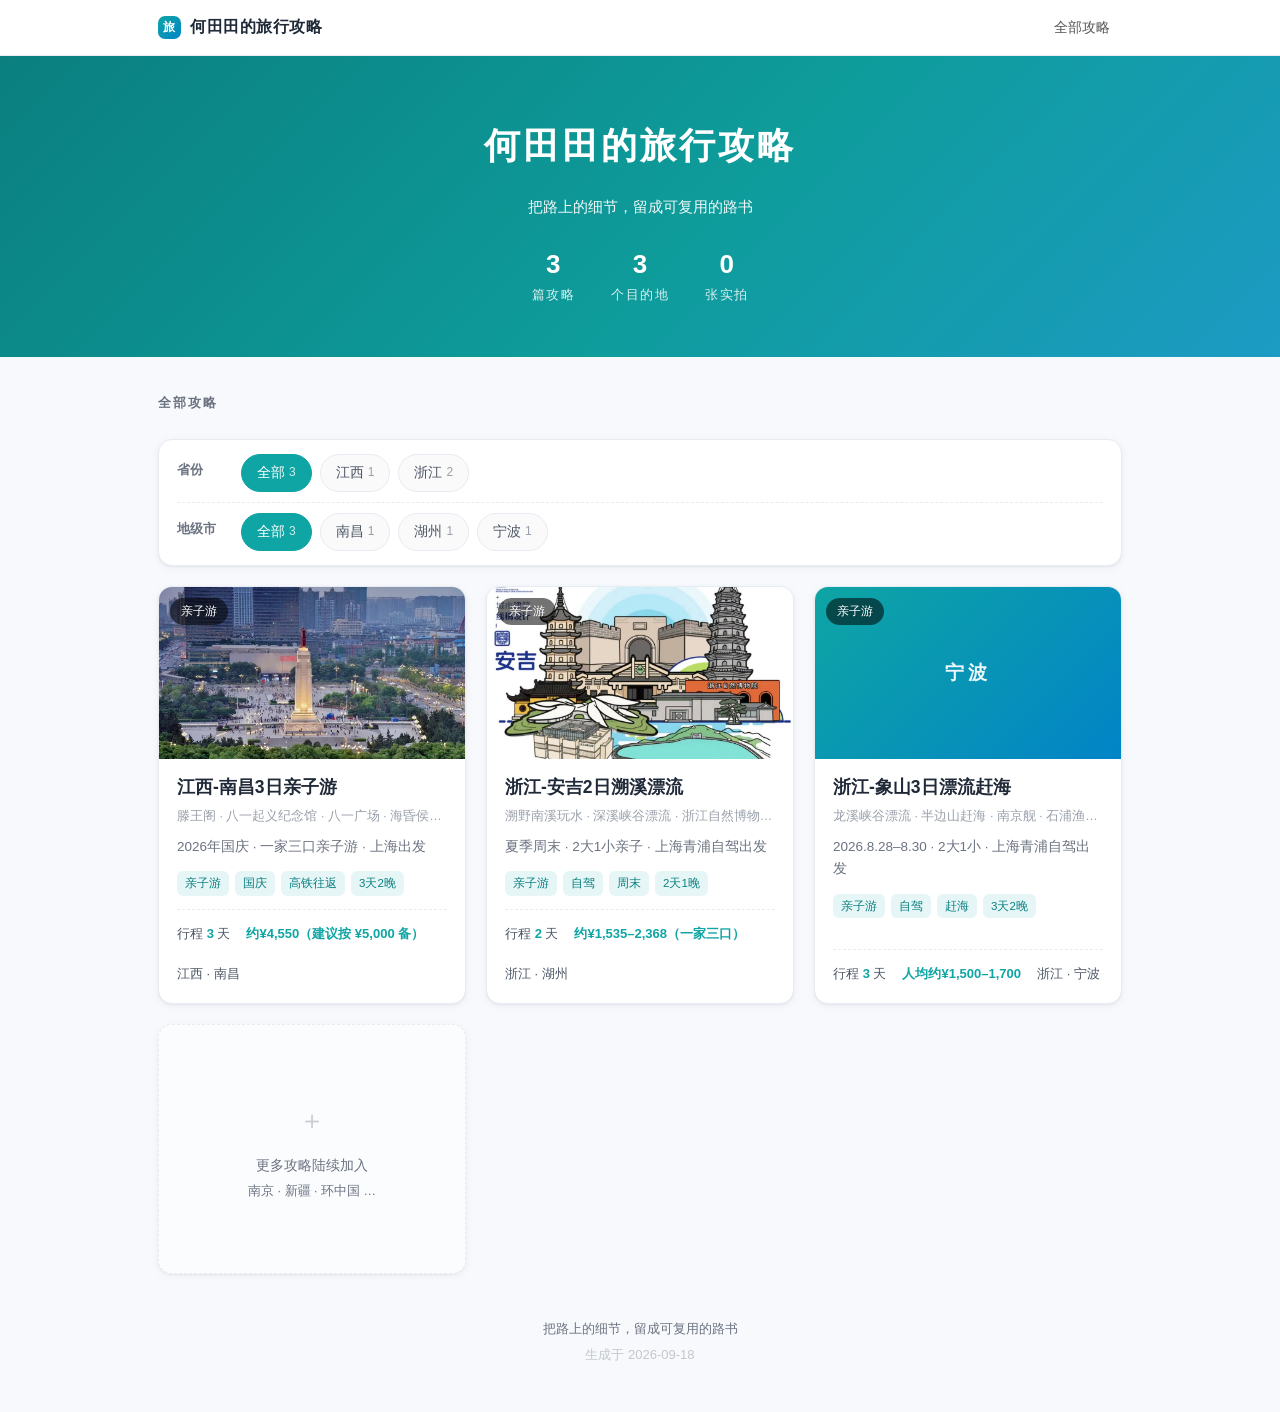
==== commit 76be9c4f: "style: 样式与手机 App 壳细节优化" ====
--- a/index.html
+++ b/index.html
@@ -4,17 +4,18 @@
 <meta charset="utf-8">
 <meta name="viewport" content="width=device-width,initial-scale=1,viewport-fit=cover">
 <meta name="description" content="把路上的细节，留成可复用的路书">
-<meta name="theme-color" content="#c0392b">
+<meta name="theme-color" content="#0b7f80">
 <meta property="og:title" content="何田田的旅行攻略">
 <meta property="og:description" content="把路上的细节，留成可复用的路书">
 <meta property="og:type" content="website">
 <meta property="og:url" content="https://creamshi0208.github.io/TianTravel/">
 <meta property="og:site_name" content="何田田的旅行攻略">
 <meta property="og:locale" content="zh_CN">
-<link rel="icon" href="data:image/svg+xml,%3Csvg xmlns='http://www.w3.org/2000/svg' viewBox='0 0 64 64'%3E%3Cdefs%3E%3ClinearGradient id='g' x1='0' y1='0' x2='1' y2='1'%3E%3Cstop offset='0' stop-color='%23c0392b'/%3E%3Cstop offset='1' stop-color='%23e07b39'/%3E%3C/linearGradient%3E%3C/defs%3E%3Crect width='64' height='64' rx='14' fill='url(%23g)'/%3E%3Ctext x='32' y='45' font-size='34' text-anchor='middle' fill='%23fff' font-family='sans-serif' font-weight='700'%3E%E6%97%85%3C/text%3E%3C/svg%3E">
+<link rel="icon" href="data:image/svg+xml,%3Csvg xmlns='http://www.w3.org/2000/svg' viewBox='0 0 64 64'%3E%3Cdefs%3E%3ClinearGradient id='g' x1='0' y1='0' x2='1' y2='1'%3E%3Cstop offset='0' stop-color='%230b7f80'/%3E%3Cstop offset='1' stop-color='%230284c7'/%3E%3C/linearGradient%3E%3C/defs%3E%3Crect width='64' height='64' rx='14' fill='url(%23g)'/%3E%3Ctext x='32' y='45' font-size='34' text-anchor='middle' fill='%23fff' font-family='sans-serif' font-weight='700'%3E%E6%97%85%3C/text%3E%3C/svg%3E">
 <title>何田田的旅行攻略</title>
 <link rel="stylesheet" href="css/style.css">
 <link rel="stylesheet" href="css/route.css">
+<link rel="stylesheet" href="css/app-shell.css">
 <script>document.documentElement.className += ' js';</script>
 </head>
 <body>
@@ -24,7 +25,8 @@
 <div class="view" id="v-route" data-view="route"></div></main>
 <div id="lb"><img id="lb-img" alt="放大查看"><div id="lb-cap"></div><button id="lb-x" type="button" aria-label="关闭">×</button></div>
 <button id="toTop" title="回到顶部">↑</button>
-<footer>把路上的细节，留成可复用的路书<br><span class="fl">离线可用 · 单文件站点 · 生成于 2026-09-18</span></footer>
+<footer>把路上的细节，留成可复用的路书<br><span class="fl">手机同样可用 · 收藏本页随时查看</span></footer>
+<script src="js/app-shell.js" defer></script>
 <script src="js/app.js" defer></script>
 </body>
 </html>
--- a/css/style.css
+++ b/css/style.css
@@ -3,7 +3,8 @@
 --line:#e6ecf2;--bg:#f7f9fc;--bg-soft:#eef4f8;--card:#fff;
 --brand:#0ea5a4;--brand-dark:#0b7f80;--brand2:#0284c7;--brand-soft:#e6f6f6;
 --warm:#f59e0b;--danger:#e11d48;
---radius:16px;--radius-s:10px;--radius-l:20px;
+--tip-bg:#fffaf4;--tip-line:#f6e3cb;--tip-ink:#7a4a17;--tip-ink-2:#b45309;
+--radius:14px;--radius-s:10px;--radius-l:20px;
 --shadow-s:0 1px 2px rgba(16,40,60,.05),0 2px 8px rgba(16,40,60,.05);
 --ph-lg:185px;--ph-sm:150px}
 *{box-sizing:border-box}
@@ -30,20 +31,20 @@
 /* 详情页：品牌与导航让位给「返回全部攻略」，按钮随顶栏常驻，不随正文滚走 */
 .tb-back{display:none;align-items:center;gap:7px;text-decoration:none;font-size:14.5px;
 font-weight:700;color:var(--brand);background:var(--brand-soft);border:1px solid #cdeceb;
-padding:5px 14px 5px 11px;border-radius:9px;line-height:1.5}
+padding:5px 14px 5px 11px;border-radius:var(--radius-s);line-height:1.5}
 .tb-back:hover{background:#d8f0f0}
 .tb-back:active{background:#cdeceb}
 .tb-back em{font-style:normal;font-size:15px;line-height:1}
 /* 详情页专属「查看路线图」按钮（在分享按钮左侧，跳转当前攻略路线图） */
 .tb-route{display:none;align-items:center;gap:6px;font-size:14px;font-weight:700;color:var(--brand);
-background:var(--brand-soft);border:1px solid #cdeceb;padding:6px 16px;border-radius:9px;
+background:var(--brand-soft);border:1px solid #cdeceb;padding:6px 16px;border-radius:var(--radius-s);
 line-height:1.5;cursor:pointer;text-decoration:none;margin-left:auto}
 .tb-route:hover{background:#d8f0f0}
 .tb-route:active{background:#cdeceb}
 .tb-route em{font-style:normal;font-size:15px;line-height:1}
 /* 详情页专属分享按钮（自定义分享菜单，全平台通用） */
 .tb-share{display:none;align-items:center;gap:6px;font-size:14px;font-weight:700;color:var(--brand);
-background:var(--brand-soft);border:1px solid #cdeceb;padding:6px 16px;border-radius:9px;
+background:var(--brand-soft);border:1px solid #cdeceb;padding:6px 16px;border-radius:var(--radius-s);
 line-height:1.5;cursor:pointer;font-family:inherit;position:relative}
 .tb-share:active{background:#cdeceb}
 html[data-view]:not([data-view="home"]) .topbar .brand,
@@ -65,7 +66,7 @@
 
 /* ===== 二级分类筛选：省份 / 地级市 ===== */
 .fbar{background:#fff;border:1px solid var(--line);border-radius:14px;padding:14px 18px;
-margin:24px 0 20px;box-shadow:0 1px 3px rgba(16,24,40,.04)}
+margin:24px 0 20px;box-shadow:var(--shadow-s)}
 .frow{display:flex;align-items:flex-start;gap:12px}
 .frow+.frow{margin-top:10px;padding-top:10px;border-top:1px dashed var(--line)}
 .flab{flex:none;width:52px;font-size:13px;color:var(--muted);font-weight:600;line-height:31px}
@@ -82,7 +83,7 @@
 .grid{display:grid;grid-template-columns:repeat(auto-fill,minmax(300px,1fr));gap:20px;padding-bottom:8px}
 .gcard{background:#fff;border:1px solid var(--line);border-radius:var(--radius);overflow:hidden;
 text-decoration:none;color:inherit;display:flex;flex-direction:column;transition:.2s;
-box-shadow:0 1px 3px rgba(16,24,40,.04)}
+box-shadow:var(--shadow-s)}
 .gcard:hover{transform:translateY(-3px);box-shadow:0 10px 26px rgba(16,24,40,.10);border-color:#b8e6e6}
 .gcard:active{transform:scale(.985)}
 .gcard .cov{position:relative;aspect-ratio:16/9;overflow:hidden;background:#eceef1}
@@ -102,7 +103,7 @@
 white-space:nowrap;overflow:hidden;text-overflow:ellipsis}
 .gcard .sub{color:var(--muted);font-size:13.5px;margin:0 0 13px;line-height:1.65}
 .tags{display:flex;gap:6px;flex-wrap:wrap;margin-bottom:13px}
-.tags span{font-size:11.5px;color:#8a5a4e;background:var(--brand-soft);border-radius:6px;padding:2px 8px}
+.tags span{font-size:11.5px;color:var(--brand-dark);background:var(--brand-soft);border-radius:6px;padding:2px 8px}
 .meta{display:flex;gap:16px;flex-wrap:wrap;font-size:13px;color:#4b5563;
 margin-top:auto;padding-top:12px;border-top:1px dashed var(--line)}
 .meta b{color:var(--brand)}
@@ -124,17 +125,17 @@
 border-radius:999px;padding:5px 14px;font-size:13px}
 .gmain{max-width:900px;margin:0 auto;padding:0 18px 44px}
 .toc-box{background:#fff;border:1px solid var(--line);border-radius:14px;padding:14px 16px;
-margin-top:22px;box-shadow:0 1px 3px rgba(16,24,40,.04)}
+margin-top:22px;box-shadow:var(--shadow-s)}
 .toc-t{font-size:12.5px;color:var(--muted);font-weight:600;letter-spacing:1.5px;margin-bottom:10px}
 .toc-grid{display:grid;grid-template-columns:repeat(4,1fr);gap:8px}
-.toc-grid a{color:#333;text-decoration:none;font-size:13.5px;padding:10px;border-radius:9px;
-background:#faf8f7;border:1px solid #f1e9e7;text-align:center;line-height:1.35;
+.toc-grid a{color:#333;text-decoration:none;font-size:13.5px;padding:10px;border-radius:var(--radius-s);
+background:var(--bg-soft);border:1px solid var(--line);text-align:center;line-height:1.35;
 overflow:hidden;text-overflow:ellipsis;white-space:nowrap}
 .toc-grid a:hover{background:var(--brand-soft);color:var(--brand)}
 .toc-grid a:active{background:var(--brand-soft);color:var(--brand)}
 section.sec{margin:24px 0;scroll-margin-top:66px}
 .card{background:#fff;border:1px solid var(--line);border-radius:var(--radius);padding:24px 26px;
-box-shadow:0 1px 3px rgba(16,24,40,.04)}
+box-shadow:var(--shadow-s)}
 .card h2{font-size:20px;margin:0 0 18px;display:flex;align-items:center;gap:12px;
 padding-bottom:14px;border-bottom:1px solid var(--line);line-height:1.5}
 h2 .num{flex:none;width:28px;height:28px;border-radius:50%;background:var(--brand-soft);
@@ -167,18 +168,18 @@
 box-shadow:inset -16px 0 10px -10px rgba(16,24,40,.22)}
 table{border-collapse:collapse;width:100%;font-size:15px;min-width:420px}
 th,td{padding:11px 14px;text-align:left;vertical-align:top;border-bottom:1px solid var(--line)}
-thead th{background:#faf8f7;font-weight:600;color:#444;white-space:nowrap}
+thead th{background:var(--bg-soft);font-weight:600;color:#444;white-space:nowrap}
 tbody tr:nth-child(even){background:#fcfcfd}
 tbody tr:last-child td{border-bottom:none}
-.tip{background:#fffaf4;border:1px solid #f6e3cb;border-left:3px solid var(--brand2);
-border-radius:12px;padding:12px 16px;margin:14px 0;font-size:14.5px;color:#7a4a17}
-.tip-k{display:inline-block;font-weight:700;color:#b45309;margin-right:8px}
+.tip{background:var(--tip-bg);border:1px solid var(--tip-line);border-left:3px solid var(--brand2);
+border-radius:12px;padding:12px 16px;margin:14px 0;font-size:14.5px;color:var(--tip-ink)}
+.tip-k{display:inline-block;font-weight:700;color:var(--tip-ink-2);margin-right:8px}
 .tip-k:after{content:"·"}
 
 /* 时间轴 */
 .tl{position:relative;margin:8px 0 4px;padding-left:6px}
 .tl:before{content:"";position:absolute;left:62px;top:14px;bottom:14px;width:2px;
-background:linear-gradient(180deg,#f0c8c0,#f3e2d3)}
+background:linear-gradient(180deg,#b9e2e2,#d8f0f0)}
 .tl-item{position:relative;display:flex;gap:18px;padding:8px 0}
 .tl-t{flex:none;width:52px;text-align:right;font-size:14px;font-weight:700;color:var(--brand);
 padding-top:2px;line-height:1.5}
@@ -219,7 +220,7 @@
 .alt-tag{display:inline-block;font-weight:700;font-size:12px;border-radius:6px;padding:1px 7px;margin:0 5px 2px 0;color:#fff}
 .alt-a{background:#0891b2}
 .alt-b{background:#d97706}
-.ml-cost{margin-top:8px;font-size:13px;font-weight:700;color:#b45309}
+.ml-cost{margin-top:8px;font-size:13px;font-weight:700;color:var(--tip-ink-2)}
 
 /* 图集：可点击放大（灯箱），角标提示 */
 .gal{display:grid;grid-template-columns:repeat(auto-fill,minmax(230px,1fr));gap:14px;margin-top:16px}
@@ -305,10 +306,10 @@
  #sidetoc{display:block;position:fixed;top:84px;right:14px;width:150px;
   max-height:calc(100vh - 130px);overflow:auto;z-index:15;
   background:#fff;border:1px solid var(--line);border-radius:12px;padding:10px 7px;
-  box-shadow:0 1px 3px rgba(16,24,40,.06);font-size:12.5px}
+  box-shadow:var(--shadow-s);font-size:12.5px}
  #sidetoc .st-t{font-size:11.5px;color:var(--muted);font-weight:600;letter-spacing:1.5px;
   padding:2px 8px 8px}
- #sidetoc a{display:block;padding:5px 8px;border-radius:7px;color:var(--ink);
+ #sidetoc a{display:block;padding:5px 8px;border-radius:var(--radius-s);color:var(--ink);
   text-decoration:none;line-height:1.5;white-space:nowrap;overflow:hidden;text-overflow:ellipsis}
  #sidetoc a.on{background:var(--brand-soft);color:var(--brand);font-weight:700}
 }
@@ -381,16 +382,16 @@
 .view.loading{min-height:60vh}
 .view.loading::after{content:'加载中…';display:block;text-align:center;padding:80px 20px;color:#999;font-size:15px}
 .view.load-error{min-height:60vh}
-.view.load-error::after{content:'内容加载失败，请刷新重试';display:block;text-align:center;padding:80px 20px;color:#0ea5a4;font-size:15px}
-
-/* ===== 第六章内联「行程路线图」 ===== */
-.route-embed{margin-top:18px;border:1px solid var(--line);border-radius:var(--radius);overflow:hidden;background:var(--card)}
-.route-embed .re-head{display:flex;align-items:baseline;gap:10px;flex-wrap:wrap;padding:11px 14px;background:var(--brand-soft);border-bottom:1px solid var(--line)}
-.route-embed .re-title{font-size:15px;font-weight:700;color:var(--brand-dark)}
-.route-embed .re-sub{font-size:12.5px;color:var(--ink-2)}
-.route-embed .re-frame{display:block;width:100%;height:620px;border:0;background:var(--bg)}
-.route-embed .re-foot{display:flex;align-items:center;gap:12px;flex-wrap:wrap;padding:9px 14px;border-top:1px solid var(--line);background:var(--bg-soft)}
-.route-embed .re-full{font-size:13px;font-weight:600;color:var(--brand-dark);text-decoration:none}
-.route-embed .re-full:hover{text-decoration:underline}
-.route-embed .re-tip{font-size:12px;color:var(--ink-2)}
-@media (max-width:640px){.route-embed .re-frame{height:540px}}
+.view.load-error::after{content:'内容加载失败，请刷新重试';display:block;text-align:center;padding:80px 20px;color:#0ea5a4;font-size:15px}
+
+/* ===== 第六章内联「行程路线图」 ===== */
+.route-embed{margin-top:18px;border:1px solid var(--line);border-radius:var(--radius);overflow:hidden;background:var(--card)}
+.route-embed .re-head{display:flex;align-items:baseline;gap:10px;flex-wrap:wrap;padding:11px 14px;background:var(--brand-soft);border-bottom:1px solid var(--line)}
+.route-embed .re-title{font-size:15px;font-weight:700;color:var(--brand-dark)}
+.route-embed .re-sub{font-size:12.5px;color:var(--ink-2)}
+.route-embed .re-frame{display:block;width:100%;height:620px;border:0;background:var(--bg)}
+.route-embed .re-foot{display:flex;align-items:center;gap:12px;flex-wrap:wrap;padding:9px 14px;border-top:1px solid var(--line);background:var(--bg-soft)}
+.route-embed .re-full{font-size:13px;font-weight:600;color:var(--brand-dark);text-decoration:none}
+.route-embed .re-full:hover{text-decoration:underline}
+.route-embed .re-tip{font-size:12px;color:var(--ink-2)}
+@media (max-width:640px){.route-embed .re-frame{height:540px}}
--- a/css/route.css
+++ b/css/route.css
@@ -1,129 +1,136 @@
-/* route.css —— 路线规划页专属样式（从 route.html 内联提取） */
+/* route.css —— 路线规划页专属样式（从 route.html 内联提取）
+   ⚠️ 作用域约定：本文件所有组件规则都挂在
+      :is(.view[data-view="route"], body.page-route)
+      两个根之下 —— 前者是 SPA 路线视图，后者是 iframe 内嵌（第六章 route-frame）。
+   这样 route.css 不会与 style.css 的同名类互相覆盖
+   （历史上 .chip / .brand / .hint 都被全局泄漏覆盖过：hero 胶囊变灰、
+    表格横滑提示被改字号）。例外只有三类全局规则：
+   ① body.page-route / html[data-view="route"] 的 SPA 集成规则；
+   ② .route-toast（JS 挂在 document.body 上）；
+   ③ iframe 的 .embed 覆盖（body.page-route.embed）。 */
 
 body.page-route { overflow: hidden; }
-.route-shell {
+
+:is(.view[data-view="route"], body.page-route) .route-shell {
   position: fixed; inset: 0; z-index: 1;
   display: flex; flex-direction: column;
   background: var(--bg);
 }
-.route-top {
+:is(.view[data-view="route"], body.page-route) .route-top {
   flex: 0 0 auto; display: flex; align-items: center; flex-wrap: wrap; gap: 14px;
   padding: 10px 16px; background: var(--card); border-bottom: 1px solid var(--line);
   box-shadow: var(--shadow-s);
 }
-.route-top .brand { font-weight: 700; color: var(--brand-dark); font-size: 17px; white-space: nowrap; }
-.route-top .trip-title-label { flex: 1 1 auto; min-width: 0; font-size: 15px; font-weight: 600; color: var(--ink); overflow: hidden; text-overflow: ellipsis; white-space: nowrap; }
-.route-top .trip-title-input {
+:is(.view[data-view="route"], body.page-route) .route-top .brand { font-weight: 700; color: var(--brand-dark); font-size: 17px; white-space: nowrap; }
+:is(.view[data-view="route"], body.page-route) .route-top .trip-title-label { flex: 1 1 auto; min-width: 0; font-size: 15px; font-weight: 600; color: var(--ink); overflow: hidden; text-overflow: ellipsis; white-space: nowrap; }
+:is(.view[data-view="route"], body.page-route) .route-top .trip-title-input {
   flex: 1 1 auto; min-width: 120px; border: 1px solid var(--line); border-radius: var(--radius-s);
   padding: 7px 10px; font-size: 14px; background: var(--bg-soft); color: var(--ink);
 }
-.route-top .top-actions { display: flex; align-items: center; flex-wrap: wrap; gap: 8px; margin-left: auto; }
-.route-main { flex: 1 1 auto; display: flex; min-height: 0; }
-.route-side {
+:is(.view[data-view="route"], body.page-route) .route-top .top-actions { display: flex; align-items: center; flex-wrap: wrap; gap: 8px; margin-left: auto; }
+:is(.view[data-view="route"], body.page-route) .route-main { flex: 1 1 auto; display: flex; min-height: 0; }
+:is(.view[data-view="route"], body.page-route) .route-side {
   flex: 0 0 400px; max-width: 92vw; overflow-y: auto; padding: 14px;
   background: var(--bg); border-right: 1px solid var(--line);
   display: flex; flex-direction: column; gap: 14px;
 }
-.route-map-wrap { flex: 1 1 auto; position: relative; min-width: 0; }
-#map-canvas { position: absolute; inset: 0; }
-.map-tip {
+:is(.view[data-view="route"], body.page-route) .route-map-wrap { flex: 1 1 auto; position: relative; min-width: 0; }
+:is(.view[data-view="route"], body.page-route) #map-canvas { position: absolute; inset: 0; }
+:is(.view[data-view="route"], body.page-route) .map-tip {
   position: absolute; top: 10px; left: 50%; transform: translateX(-50%);
   background: rgba(31, 41, 55, .85); color: #fff; font-size: 13px;
   padding: 6px 14px; border-radius: 999px; z-index: 5; display: none; white-space: nowrap;
 }
-.map-tip.show { display: block; }
-.panel { background: var(--card); border: 1px solid var(--line); border-radius: var(--radius); box-shadow: var(--shadow-s); padding: 13px 14px; }
-.panel h2 { margin: 0 0 10px; font-size: 15px; color: var(--ink); display: flex; align-items: center; gap: 8px; }
-.panel h2 .step-badge { background: var(--brand-soft); color: var(--brand-dark); font-size: 12px; border-radius: 999px; padding: 1px 9px; font-weight: 600; }
-.field-row { display: flex; gap: 8px; align-items: center; margin-bottom: 8px; }
-.field-row label { font-size: 13px; color: var(--ink-2); flex: 0 0 auto; }
-input[type="text"], input[type="number"] {
+:is(.view[data-view="route"], body.page-route) .map-tip.show { display: block; }
+:is(.view[data-view="route"], body.page-route) .map-tip { font-weight: 600; }
+:is(.view[data-view="route"], body.page-route) .panel { background: var(--card); border: 1px solid var(--line); border-radius: var(--radius); box-shadow: var(--shadow-s); padding: 13px 14px; }
+:is(.view[data-view="route"], body.page-route) .panel h2 { margin: 0 0 10px; font-size: 15px; color: var(--ink); display: flex; align-items: center; gap: 8px; }
+:is(.view[data-view="route"], body.page-route) .panel h2 .step-badge { background: var(--brand-soft); color: var(--brand-dark); font-size: 12px; border-radius: 999px; padding: 1px 9px; font-weight: 600; }
+:is(.view[data-view="route"], body.page-route) .field-row { display: flex; gap: 8px; align-items: center; margin-bottom: 8px; }
+:is(.view[data-view="route"], body.page-route) .field-row label { font-size: 13px; color: var(--ink-2); flex: 0 0 auto; }
+:is(.view[data-view="route"], body.page-route) input[type="text"],
+:is(.view[data-view="route"], body.page-route) input[type="number"] {
   border: 1px solid var(--line); border-radius: var(--radius-s); padding: 8px 10px;
   font-size: 14px; background: #fff; color: var(--ink); width: 100%; min-width: 0;
 }
-.btn {
+:is(.view[data-view="route"], body.page-route) .btn {
   border: none; border-radius: var(--radius-s); padding: 8px 14px; font-size: 14px; cursor: pointer;
   background: var(--brand); color: #fff; white-space: nowrap; font-weight: 500;
   transition: filter .15s ease;
 }
-.btn:hover { filter: brightness(1.08); }
-.btn:disabled { opacity: .5; cursor: not-allowed; }
-.btn.ghost { background: var(--bg-soft); color: var(--ink); border: 1px solid var(--line); }
-.btn.small { padding: 4px 10px; font-size: 12.5px; }
-.btn.warn { background: var(--warm); }
-.chip-row { display: flex; flex-wrap: wrap; gap: 6px; margin-bottom: 8px; }
-.chip {
+:is(.view[data-view="route"], body.page-route) .btn:hover { filter: brightness(1.08); }
+:is(.view[data-view="route"], body.page-route) .btn:disabled { opacity: .5; cursor: not-allowed; }
+:is(.view[data-view="route"], body.page-route) .btn.ghost { background: var(--bg-soft); color: var(--ink); border: 1px solid var(--line); }
+:is(.view[data-view="route"], body.page-route) .btn.small { padding: 4px 10px; font-size: 12.5px; }
+:is(.view[data-view="route"], body.page-route) .btn.warn { background: var(--warm); }
+:is(.view[data-view="route"], body.page-route) .chip-row { display: flex; flex-wrap: wrap; gap: 6px; margin-bottom: 8px; }
+:is(.view[data-view="route"], body.page-route) .chip {
   font-size: 12.5px; padding: 3px 11px; border-radius: 999px; cursor: pointer; user-select: none;
   background: var(--bg-soft); color: var(--ink-2); border: 1px solid var(--line);
 }
-.chip.on { background: var(--brand); border-color: var(--brand); color: #fff; }
-.result-list { max-height: 240px; overflow-y: auto; display: flex; flex-direction: column; gap: 6px; }
-.result-item {
+:is(.view[data-view="route"], body.page-route) .chip.on { background: var(--brand); border-color: var(--brand); color: #fff; }
+:is(.view[data-view="route"], body.page-route) .result-list { max-height: 240px; overflow-y: auto; display: flex; flex-direction: column; gap: 6px; }
+:is(.view[data-view="route"], body.page-route) .result-item {
   display: flex; align-items: flex-start; gap: 8px; padding: 8px 10px;
   border: 1px solid var(--line); border-radius: var(--radius-s); background: #fff;
 }
-.result-item .r-main { flex: 1 1 auto; min-width: 0; }
-.result-item .r-name { font-size: 13.5px; font-weight: 600; color: var(--ink); word-break: break-all; }
-.result-item .r-addr { font-size: 12px; color: var(--ink-3); margin-top: 2px; display: -webkit-box; -webkit-line-clamp: 2; -webkit-box-orient: vertical; overflow: hidden; }
-.hint { font-size: 12.5px; color: var(--ink-3); line-height: 1.6; }
-.hint.err { color: var(--danger); }
-.day-tabs { display: flex; flex-wrap: wrap; gap: 6px; }
-.day-tab {
+:is(.view[data-view="route"], body.page-route) .result-item .r-main { flex: 1 1 auto; min-width: 0; }
+:is(.view[data-view="route"], body.page-route) .result-item .r-name { font-size: 13.5px; font-weight: 600; color: var(--ink); word-break: break-all; }
+:is(.view[data-view="route"], body.page-route) .result-item .r-addr { font-size: 12px; color: var(--ink-3); margin-top: 2px; display: -webkit-box; -webkit-line-clamp: 2; -webkit-box-orient: vertical; overflow: hidden; }
+:is(.view[data-view="route"], body.page-route) .hint { font-size: 12.5px; color: var(--ink-3); line-height: 1.6; }
+:is(.view[data-view="route"], body.page-route) .hint.err { color: var(--danger); }
+:is(.view[data-view="route"], body.page-route) .day-tabs { display: flex; flex-wrap: wrap; gap: 6px; }
+:is(.view[data-view="route"], body.page-route) .day-tab {
   font-size: 13px; padding: 5px 13px; border-radius: 999px; cursor: pointer;
   border: 1.5px solid var(--line); background: #fff; color: var(--ink-2); user-select: none;
 }
-.day-tab.on { color: #fff; border-color: transparent; }
-.day-card { border: 1px solid var(--line); border-radius: var(--radius); overflow: hidden; background: #fff; }
-.day-card + .day-card { margin-top: 10px; }
-.day-head {
+:is(.view[data-view="route"], body.page-route) .day-tab.on { color: #fff; border-color: transparent; }
+:is(.view[data-view="route"], body.page-route) .day-card { border: 1px solid var(--line); border-radius: var(--radius); overflow: hidden; background: #fff; }
+:is(.view[data-view="route"], body.page-route) .day-card + .day-card { margin-top: 10px; }
+:is(.view[data-view="route"], body.page-route) .day-head {
   display: flex; align-items: center; gap: 8px; padding: 9px 14px; color: #fff; font-size: 15px; font-weight: 600;
 }
-.day-head .day-sum { margin-left: auto; font-weight: 400; font-size: 12px; opacity: .92; white-space: nowrap; }
+:is(.view[data-view="route"], body.page-route) .day-head .day-sum { margin-left: auto; font-weight: 400; font-size: 12px; opacity: .92; white-space: nowrap; }
 /* day-head 兼当日切换按钮：激活天实色、非激活天白底彩字，点击切换 */
-.day-head.switch { cursor: pointer; user-select: none; transition: filter .12s ease; }
-.day-head.switch:hover { filter: brightness(.97); }
-.day-head .dh-tag { white-space: nowrap; overflow: hidden; text-overflow: ellipsis; min-width: 0; }
-.day-head .dh-arrow { font-size: 12px; font-weight: 600; opacity: .95; white-space: nowrap; }
-.day-card.on { box-shadow: 0 2px 10px rgba(16, 40, 60, .10); }
-.stop-row { border-bottom: 1px dashed var(--line); }
-.stop-row:last-child { border-bottom: none; }
-.stop-item { display: flex; align-items: center; gap: 10px; padding: 9px 12px; }
-.stop-no {
+:is(.view[data-view="route"], body.page-route) .day-head.switch { cursor: pointer; user-select: none; transition: filter .12s ease; }
+:is(.view[data-view="route"], body.page-route) .day-head.switch:hover { filter: brightness(.97); }
+:is(.view[data-view="route"], body.page-route) .day-head .dh-tag { white-space: nowrap; overflow: hidden; text-overflow: ellipsis; min-width: 0; }
+:is(.view[data-view="route"], body.page-route) .day-head .dh-arrow { font-size: 12px; font-weight: 600; opacity: .95; white-space: nowrap; }
+:is(.view[data-view="route"], body.page-route) .day-card.on { box-shadow: 0 2px 10px rgba(16, 40, 60, .10); }
+:is(.view[data-view="route"], body.page-route) .stop-row { border-bottom: 1px dashed var(--line); }
+:is(.view[data-view="route"], body.page-route) .stop-row:last-child { border-bottom: none; }
+:is(.view[data-view="route"], body.page-route) .stop-item { display: flex; align-items: center; gap: 10px; padding: 9px 12px; }
+:is(.view[data-view="route"], body.page-route) .stop-no {
   flex: 0 0 auto; width: 24px; height: 24px; border-radius: 50%; color: #fff;
   font-size: 13px; display: flex; align-items: center; justify-content: center; font-weight: 600;
 }
-.stop-main { flex: 1 1 auto; min-width: 0; }
-.stop-name { display: block; font-size: 14.5px; color: var(--ink); word-break: break-all; line-height: 1.5; }
-.stop-meta { display: block; font-size: 12.5px; color: var(--ink-3); line-height: 1.5; margin-top: 1px; }
-.stop-tools { display: flex; align-items: center; gap: 6px; padding: 2px 12px 9px 46px; flex-wrap: wrap; }
-.stop-tools .seg-mode { max-width: none; }
-.stop-tools button {
-  border: 1px solid var(--line); background: var(--bg-soft); border-radius: 6px; cursor: pointer;
+:is(.view[data-view="route"], body.page-route) .stop-main { flex: 1 1 auto; min-width: 0; }
+:is(.view[data-view="route"], body.page-route) .stop-name { display: block; font-size: 14.5px; color: var(--ink); word-break: break-all; line-height: 1.5; }
+:is(.view[data-view="route"], body.page-route) .stop-meta { display: block; font-size: 12.5px; color: var(--ink-3); line-height: 1.5; margin-top: 1px; }
+:is(.view[data-view="route"], body.page-route) .stop-tools { display: flex; align-items: center; gap: 6px; padding: 2px 12px 9px 46px; flex-wrap: wrap; }
+:is(.view[data-view="route"], body.page-route) .stop-tools .seg-mode { max-width: none; }
+:is(.view[data-view="route"], body.page-route) .stop-tools button {
+  border: 1px solid var(--line); background: var(--bg-soft); border-radius: var(--radius-s); cursor: pointer;
   font-size: 12.5px; padding: 3px 8px; color: var(--ink-2); line-height: 1.4;
 }
-.stop-tools button:hover { background: var(--brand-soft); color: var(--brand-dark); }
-.stop-tools select { border: 1px solid var(--line); border-radius: 6px; font-size: 12.5px; padding: 2px 4px; background: #fff; color: var(--ink-2); }
-.stop-ops { display: flex; gap: 3px; flex: 0 0 auto; align-items: center; }
-.stop-ops button {
-  border: 1px solid var(--line); background: var(--bg-soft); border-radius: 6px; cursor: pointer;
+:is(.view[data-view="route"], body.page-route) .stop-tools button:hover { background: var(--brand-soft); color: var(--brand-dark); }
+:is(.view[data-view="route"], body.page-route) .stop-tools select { border: 1px solid var(--line); border-radius: 6px; font-size: 12.5px; padding: 2px 4px; background: #fff; color: var(--ink-2); }
+:is(.view[data-view="route"], body.page-route) .stop-ops { display: flex; gap: 3px; flex: 0 0 auto; align-items: center; }
+:is(.view[data-view="route"], body.page-route) .stop-ops button {
+  border: 1px solid var(--line); background: var(--bg-soft); border-radius: var(--radius-s); cursor: pointer;
   font-size: 12.5px; padding: 3px 7px; color: var(--ink-2); line-height: 1.4;
 }
-.stop-ops button:hover { background: var(--brand-soft); color: var(--brand-dark); }
-.stop-ops select { border: 1px solid var(--line); border-radius: 6px; font-size: 12.5px; padding: 2px 3px; background: #fff; color: var(--ink-2); max-width: 80px; }
-.seg-mode { flex: 0 0 auto; border: 1px solid var(--line); border-radius: 6px; font-size: 12.5px; padding: 2px 3px;
+:is(.view[data-view="route"], body.page-route) .stop-ops button:hover { background: var(--brand-soft); color: var(--brand-dark); }
+:is(.view[data-view="route"], body.page-route) .stop-ops select { border: 1px solid var(--line); border-radius: 6px; font-size: 12.5px; padding: 2px 3px; background: #fff; color: var(--ink-2); max-width: 80px; }
+:is(.view[data-view="route"], body.page-route) .seg-mode { flex: 0 0 auto; border: 1px solid var(--line); border-radius: 6px; font-size: 12.5px; padding: 2px 3px;
   background: var(--bg-soft); color: var(--brand-dark); max-width: 82px; }
-.day-empty { padding: 12px; font-size: 12.5px; color: var(--ink-3); text-align: center; }
-.est-badge { font-size: 11px; color: var(--warm); border: 1px solid var(--warm); border-radius: 4px; padding: 0 4px; margin-left: 6px; }
-.gen-bar { display: flex; gap: 8px; align-items: center; }
-.gen-bar .btn.gen { flex: 1 1 auto; font-size: 15px; padding: 11px 0; }
-.route-status { font-size: 12.5px; color: var(--ink-2); text-align: center; padding: 4px 0; min-height: 22px; }
-@media (max-width: 860px) {
-  .route-main { flex-direction: column-reverse; }
-  .route-side { flex: 1 1 auto; width: auto; max-width: none; border-right: none; border-top: 1px solid var(--line); }
-  .route-map-wrap { flex: 0 0 42vh; }
-}
+:is(.view[data-view="route"], body.page-route) .day-empty { padding: 12px; font-size: 12.5px; color: var(--ink-3); text-align: center; }
+:is(.view[data-view="route"], body.page-route) .est-badge { font-size: 11px; color: var(--warm); border: 1px solid var(--warm); border-radius: 4px; padding: 0 4px; margin-left: 6px; }
+:is(.view[data-view="route"], body.page-route) .gen-bar { display: flex; gap: 8px; align-items: center; }
+:is(.view[data-view="route"], body.page-route) .gen-bar .btn.gen { flex: 1 1 auto; font-size: 15px; padding: 11px 0; }
+:is(.view[data-view="route"], body.page-route) .route-status { font-size: 12.5px; color: var(--ink-2); text-align: center; padding: 4px 0; min-height: 22px; }
 
-/* ===== SPA 集成：route 视图激活时隐藏站点 topbar/footer ===== */
+/* ===== SPA 集成：route 视图激活时隐藏站点 topbar/footer（全局规则，不收作用域） ===== */
 html[data-view="route"] .topbar,
 html[data-view="route"] footer,
 html[data-view="route"] #toTop,
@@ -132,54 +139,58 @@
 html[data-view="route"] main { overflow: hidden; }
 html[data-view="route"] .view[data-view="route"] { display: block; }
 html[data-view="route"] .view[data-view="route"].on { display: block; }
-.route-shell { position: fixed; inset: 0; z-index: 1; }
 
 /* ===== Phase 3: 体验统一 ===== */
 /* 路线页「返回攻略」链接 */
-.back-to-guides {
+:is(.view[data-view="route"], body.page-route) .back-to-guides {
   font-size: 14px; font-weight: 600; color: var(--brand-dark);
   text-decoration: none; white-space: nowrap;
-  padding: 5px 12px; border-radius: 8px; background: var(--brand-soft);
+  padding: 5px 12px; border-radius: var(--radius-s); background: var(--brand-soft);
   border: 1px solid #cdeceb; transition: background .15s ease;
 }
-.back-to-guides:hover { background: #d8f0f0; }
+:is(.view[data-view="route"], body.page-route) .back-to-guides:hover { background: #d8f0f0; }
 
 /* 攻略页顶栏「查看路线图」按钮样式在 style.css（.tb-route） */
 
 /* ===== Phase 4: 手动定位 ===== */
-.loc-warn { font-size: 11px; color: #dc2626; background: #fef2f2; border: 1px solid #fecaca; border-radius: 4px; padding: 0 5px; margin-left: 5px; vertical-align: middle; white-space: nowrap; }
-.loc-manual { font-size: 11px; color: #0e7490; background: #ecfeff; border: 1px solid #a5f3fc; border-radius: 4px; padding: 0 5px; margin-left: 5px; vertical-align: middle; white-space: nowrap; }
-.stop-row.unlocated { background: #fffbeb; }
-.stop-row.unlocated .stop-item { background: #fffbeb; }
-.btn-locate { background: var(--brand-soft); color: var(--brand-dark); border: 1px solid #cdeceb; border-radius: 6px; cursor: pointer; font-size: 12px; padding: 3px 9px; line-height: 1.5; white-space: nowrap; transition: all .15s ease; }
-.btn-locate:hover { background: var(--brand); color: #fff; border-color: var(--brand); }
-.stop-item { position: relative; }
-.stop-ops { margin-left: auto; flex: 0 0 auto; }
-.map-tip { font-weight: 600; }
+:is(.view[data-view="route"], body.page-route) .loc-warn { font-size: 11px; color: #dc2626; background: #fef2f2; border: 1px solid #fecaca; border-radius: 4px; padding: 0 5px; margin-left: 5px; vertical-align: middle; white-space: nowrap; }
+:is(.view[data-view="route"], body.page-route) .loc-manual { font-size: 11px; color: #0e7490; background: #ecfeff; border: 1px solid #a5f3fc; border-radius: 4px; padding: 0 5px; margin-left: 5px; vertical-align: middle; white-space: nowrap; }
+:is(.view[data-view="route"], body.page-route) .stop-row.unlocated { background: #fffbeb; }
+:is(.view[data-view="route"], body.page-route) .stop-row.unlocated .stop-item { background: #fffbeb; }
+:is(.view[data-view="route"], body.page-route) .btn-locate { background: var(--brand-soft); color: var(--brand-dark); border: 1px solid #cdeceb; border-radius: var(--radius-s); cursor: pointer; font-size: 12px; padding: 3px 9px; line-height: 1.5; white-space: nowrap; transition: all .15s ease; }
+:is(.view[data-view="route"], body.page-route) .btn-locate:hover { background: var(--brand); color: #fff; border-color: var(--brand); }
+:is(.view[data-view="route"], body.page-route) .stop-item { position: relative; }
+:is(.view[data-view="route"], body.page-route) .stop-ops { margin-left: auto; flex: 0 0 auto; }
 
-/* ===== 出行方式偏好（地铁优先 / 打车优先） ===== */
-.mode-pref { display: flex; align-items: center; gap: 4px; background: var(--bg-soft); border: 1px solid var(--line); border-radius: 999px; padding: 3px; }
-.mode-pref .mp-label { font-size: 12px; color: var(--ink-2); padding: 0 6px 0 8px; white-space: nowrap; }
-.mode-pref .mp-btn {
-  border: none; background: transparent; color: var(--ink-2); cursor: pointer;
-  font-size: 12.5px; font-family: inherit; padding: 4px 12px; border-radius: 999px;
+/* ===== 每段交通方式切换按钮（日卡片 stop-meta 里的一排小胶囊） ===== */
+:is(.view[data-view="route"], body.page-route) .seg-modes { display: inline-flex; flex-wrap: wrap; gap: 4px; margin-top: 4px; }
+:is(.view[data-view="route"], body.page-route) .seg-m {
+  border: 1px solid var(--line); background: #fff; color: var(--ink-2); cursor: pointer;
+  font-size: 11px; font-family: inherit; line-height: 1; padding: 4px 8px; border-radius: 999px;
   white-space: nowrap; transition: all .15s ease;
 }
-.mode-pref .mp-btn:hover { color: var(--ink); }
-.mode-pref .mp-btn.on { background: var(--brand); color: #fff; font-weight: 600; box-shadow: var(--shadow-s); }
+:is(.view[data-view="route"], body.page-route) .seg-m:hover { color: var(--ink); border-color: var(--brand); }
+:is(.view[data-view="route"], body.page-route) .seg-m.on { background: var(--brand); border-color: var(--brand); color: #fff; font-weight: 600; }
+:is(.view[data-view="route"], body.page-route) .seg-m:active { transform: scale(.94); }
 
-/* ===== 轻提示 toast ===== */
+/* ===== 轻提示 toast（JS 直接挂 document.body，保持全局） ===== */
 .route-toast {
   position: fixed; left: 50%; top: 24px; transform: translate(-50%, -14px);
   z-index: 9999; max-width: 86vw;
   background: rgba(17, 24, 39, .93); color: #fff; font-size: 13.5px; line-height: 1.5;
-  padding: 9px 18px; border-radius: 10px; box-shadow: 0 8px 24px rgba(0, 0, 0, .22);
+  padding: 9px 18px; border-radius: var(--radius-s); box-shadow: 0 8px 24px rgba(0, 0, 0, .22);
   opacity: 0; pointer-events: none; transition: opacity .28s ease, transform .28s ease;
 }
 .route-toast.on { opacity: 1; transform: translate(-50%, 0); }
 
-/* ===== 内嵌到攻略第六章（iframe 内）的紧凑模式 ===== */
-.embed .route-top { padding: 8px 12px; gap: 10px; }
-.embed .route-top .brand { font-size: 15px; }
-.embed .route-side { flex: 0 0 320px; padding: 10px; gap: 10px; }
-.embed .route-shell { background: transparent; }
+/* ===== 内嵌到攻略第六章（iframe 内）的紧凑模式（仅 iframe，body.page-route.embed） ===== */
+body.page-route.embed .route-top { padding: 8px 12px; gap: 10px; }
+body.page-route.embed .route-top .brand { font-size: 15px; }
+body.page-route.embed .route-side { flex: 0 0 320px; padding: 10px; gap: 10px; }
+body.page-route.embed .route-shell { background: transparent; }
+
+@media (max-width: 860px) {
+  :is(.view[data-view="route"], body.page-route) .route-main { flex-direction: column-reverse; }
+  :is(.view[data-view="route"], body.page-route) .route-side { flex: 1 1 auto; width: auto; max-width: none; border-right: none; border-top: 1px solid var(--line); }
+  :is(.view[data-view="route"], body.page-route) .route-map-wrap { flex: 0 0 42vh; }
+}
--- a/css/app-shell.css
+++ b/css/app-shell.css
@@ -0,0 +1,205 @@
+/* app-shell.css —— 攻略详情页「手机 App 壳」
+   ≤640px：有壳的攻略页隐藏文档与站点 chrome，App 全屏接管；
+   桌面与打印：完全不受影响（壳不显示，文档原样）。 */
+
+/* 壳默认隐藏（桌面看文档） */
+.ap-app{display:none}
+
+@media(max-width:640px){
+  /* 有壳的视图：文档让位（gmain 内含注入的 route-embed，随之隐藏） */
+  .view.ap-shell .guide-hero,
+  .view.ap-shell .gmain{display:none}
+
+  /* 站点 chrome 让位（仅 App 模式） */
+  html[data-ap="1"] .topbar,
+  html[data-ap="1"] #toTop,
+  html[data-ap="1"] #sidetoc,
+  html[data-ap="1"] #prog,
+  html[data-ap="1"] footer{display:none!important}
+
+  html[data-ap="1"] body{overflow:hidden}
+  html[data-ap="1"] main{height:100dvh;overflow:hidden}
+
+  .view.ap-shell .ap-app{
+    display:flex;flex-direction:column;
+    height:100dvh;background:var(--bg)}
+
+  /* 顶栏 */
+  .ap-head{flex:none;display:flex;align-items:center;gap:10px;
+    padding:calc(10px + env(safe-area-inset-top,0px)) 14px 10px;
+    background:#fff;border-bottom:1px solid var(--line)}
+  .ap-back,.ap-share{flex:none;display:flex;align-items:center;justify-content:center;
+    border:none;background:none;color:var(--brand);font-family:inherit;
+    font-size:14px;font-weight:700;cursor:pointer;padding:4px 6px;border-radius:8px;
+    -webkit-tap-highlight-color:transparent}
+  .ap-share{padding:5px 10px;background:var(--brand-soft);border:1px solid #cdeceb;font-size:13px}
+  .ap-share:active{background:#cdeceb}
+  .ap-title{flex:1;min-width:0;font-size:15.5px;font-weight:700;color:var(--ink);
+    white-space:nowrap;overflow:hidden;text-overflow:ellipsis;text-align:center}
+
+  /* 内容区 */
+  .ap-main{flex:1;min-height:0;overflow-y:auto;-webkit-overflow-scrolling:touch;
+    overscroll-behavior-y:contain}
+  .ap-tabs>.ap-tab{display:none;padding:14px 14px calc(16px + env(safe-area-inset-bottom,0px))}
+  .ap-tabs>.ap-tab.on{display:block}
+
+  /* 底部导航 */
+  .ap-nav{flex:none;display:flex;background:rgba(255,255,255,.97);
+    -webkit-backdrop-filter:blur(10px);backdrop-filter:blur(10px);
+    border-top:1px solid var(--line);
+    padding:5px 4px calc(5px + env(safe-area-inset-bottom,0px))}
+  .ap-nav button{flex:1;display:flex;flex-direction:column;align-items:center;gap:3px;
+    border:none;background:none;color:var(--ink-3);font-family:inherit;
+    font-size:11.5px;font-weight:600;cursor:pointer;padding:5px 0 3px;border-radius:10px;
+    -webkit-tap-highlight-color:transparent}
+  .ap-nav button svg{width:25px;height:25px}
+  .ap-nav button.on{color:var(--brand)}
+  .ap-nav button.on svg{transform:scale(1.06)}
+
+  /* 首页 Tab：hero 卡 */
+  .ap-hero{background:linear-gradient(135deg,#0b7f80 0%,#0e9c9b 55%,#1c9bc4 100%);
+    color:#fff;border-radius:18px;padding:20px 18px;margin-bottom:12px}
+  .ap-hero h1{margin:0;font-size:20px;font-weight:800;letter-spacing:.5px;line-height:1.4}
+  .ap-spots{margin:8px 0 0;font-size:12.5px;opacity:.92;line-height:1.7}
+  .ap-chips{display:flex;flex-wrap:wrap;gap:6px;margin-top:12px}
+  .ap-chip{background:rgba(255,255,255,.18);border:1px solid rgba(255,255,255,.36);
+    border-radius:999px;padding:3px 11px;font-size:11.5px}
+
+  /* 倒计时 */
+  .ap-count{background:#fff;border:1px solid var(--line);border-radius:14px;
+    padding:13px 16px;margin-bottom:12px;display:flex;align-items:baseline;gap:10px}
+  .ap-count b{font-size:20px;font-weight:800;color:var(--brand);letter-spacing:.5px}
+  .ap-count span{font-size:12.5px;color:var(--muted)}
+
+  /* 快捷入口 */
+  .ap-quick{display:grid;grid-template-columns:1fr 1fr;gap:10px;margin-top:12px}
+  .ap-quick button{border:1px solid var(--line);background:#fff;border-radius:14px;
+    padding:15px 12px;font-family:inherit;cursor:pointer;text-align:left;
+    -webkit-tap-highlight-color:transparent}
+  .ap-quick button:active{background:var(--brand-soft);border-color:#b8e6e6}
+  .ap-quick b{font-size:14.5px;color:var(--brand-dark);font-weight:700}
+
+  /* 首页：每天一个主题（概览卡片流，参考 dali 站） */
+  .ap-sec-cap{font-size:12px;font-weight:800;color:var(--ink-3);letter-spacing:2px;
+    margin:18px 2px 10px;text-transform:uppercase}
+  .ap-days{margin-top:2px}
+  .ap-dcard{background:#fff;border:1px solid var(--line);border-radius:16px;
+    padding:15px 16px;margin-bottom:11px;box-shadow:var(--shadow-s);cursor:pointer;
+    -webkit-tap-highlight-color:transparent;border-left:4px solid var(--brand)}
+  .ap-dcard:active{background:var(--brand-soft)}
+  .ap-dcard-top{display:flex;align-items:center;gap:8px;margin-bottom:6px}
+  .ap-dcard-badge{background:var(--brand);color:#fff;font-size:12px;font-weight:800;
+    padding:2px 10px;border-radius:999px;letter-spacing:.5px}
+  .ap-dcard-date{font-size:12px;color:var(--ink-3);font-weight:600}
+  .ap-dcard-theme{font-size:16.5px;font-weight:800;color:var(--ink);line-height:1.4}
+  .ap-dcard-detail{margin-top:5px;font-size:13px;color:var(--ink-2);line-height:1.7}
+  /* 首页 Day 卡的补充行（🍜 当天餐饮 / 🏨 住宿），单行省略 */
+  .ap-dcard-sub{margin-top:4px;font-size:12px;color:var(--ink-3);line-height:1.6;
+    white-space:nowrap;overflow:hidden;text-overflow:ellipsis}
+
+  /* 行程页：景点地址+导航 内联在时间线条目里 */
+  .ap-poi{margin-top:8px;background:var(--bg-soft);border:1px dashed #bcd9d9;
+    border-radius:11px;padding:9px 11px}
+  .ap-poi-addr{font-size:12.5px;color:var(--ink-2);line-height:1.6}
+  .ap-poi-open{font-size:12px;color:var(--ink-3);line-height:1.6;margin-top:2px}
+
+  /* 高德定位链接：地址行 / 店名（点击跳高德定位点或搜索） */
+  .ap-map-link{color:var(--brand-dark);text-decoration:none;-webkit-tap-highlight-color:transparent}
+  .ap-poi-addr.ap-map-link{display:block}
+  .ml-main .ap-map-link{font-weight:600;line-height:1.5}
+  .ap-map-link:active{opacity:.6}
+  /* 「导航到这里 / 周边搜索」按钮：壳内一律不展示（地址/店名本身已是高德链接） */
+  .ap-app .poi-links{display:none!important}
+
+  /* 美食 tab：卡片按餐次着色（早餐橙 / 午餐青 / 晚餐夜宵紫），店名/备选店名是高德链接 */
+  .ap-tab .meal{border-left:3px solid var(--brand)}
+  .ap-tab .meal.f-break{border-left-color:#f59e0b;background:#fffaf1}
+  .ap-tab .meal.f-lunch{border-left-color:#0ea5a4;background:#f2fbfb}
+  .ap-tab .meal.f-dinner{border-left-color:#7c3aed;background:#faf7ff}
+  .ap-tab .meal.f-break .slot{background:#fdf1dc;color:#b45309}
+  .ap-tab .meal.f-lunch .slot{background:#e6f6f6;color:#0b7f80}
+  .ap-tab .meal.f-dinner .slot{background:#f1e9ff;color:#6d28d9}
+  .ap-tab .ml-alt .ap-map-link{color:var(--brand-dark)}
+
+
+
+  /* 行程页：住宿与备用地点（兜底块） */
+  .ap-day-spots{margin-top:16px;padding-top:4px}
+  .ap-spots-cap{font-size:13px;font-weight:800;color:var(--brand-dark);margin-bottom:9px}
+  .ap-day-spots .rt{background:#fff;border:1px solid var(--line);border-radius:13px;
+    padding:12px 13px;margin-bottom:9px}
+  .ap-day-spots .rt-h{font-size:14.5px;font-weight:700;color:var(--ink);margin-bottom:3px}
+  .ap-day-spots .rt-d{font-size:12.5px;color:var(--ink-2);line-height:1.6}
+  .ap-day-spots .rt-m{font-size:12px;color:var(--ink-3);line-height:1.6;margin-top:2px}
+
+  /* 行程 Tab：Day 胶囊（只显示 Day N）+ 当天主题，rail 整体吸顶常驻 */
+  .ap-rail-wrap{position:sticky;top:0;z-index:30;
+    margin:-14px -14px 12px;padding:10px 14px 9px;
+    background:rgba(247,249,252,.96);
+    -webkit-backdrop-filter:blur(10px);backdrop-filter:blur(10px);
+    border-bottom:1px solid var(--line)}
+  .ap-rail{display:flex;gap:8px;overflow-x:auto;
+    -webkit-overflow-scrolling:touch;scrollbar-width:none;padding:2px 0 0}
+  .ap-rail::-webkit-scrollbar{display:none}
+  .ap-day{flex:1;min-width:0;display:flex;flex-direction:column;align-items:center;gap:2px;
+    border:1.5px solid var(--line);background:#fff;border-radius:12px;color:var(--ink-2);
+    padding:6px 4px 5px;cursor:pointer;font-family:inherit;-webkit-tap-highlight-color:transparent}
+  .ap-day .em{font-style:normal;font-size:17px;line-height:1.1;opacity:.92}
+  .ap-day b{font-size:12px;font-weight:800}
+  .ap-day.on{border-color:var(--brand);background:var(--brand-soft);color:var(--brand-dark)}
+  .ap-day.on .em{opacity:1}
+  /* Day 页顶部的一句话总结（日期 + 当天动线链）：随内容滚走，不吸顶；
+     不限行数——安吉这类带时间点的长动线 2 行截断会切半行，完整展示即可 */
+  .ap-day-sum{margin:0 0 12px;background:#fff;border:1px solid var(--line);
+    border-radius:10px;padding:8px 12px;font-size:12.5px;color:var(--ink-2);
+    line-height:1.65;white-space:pre-line}
+  .ap-day-title{display:none}
+  .ap-day-page{display:none}
+  .ap-day-page.on{display:block}
+
+  /* 克隆进壳的章节：原 card 保留外观，外层只是搬运工 */
+  .ap-main .apc{margin:14px 0 0}
+  .ap-main .apc .card{padding:16px 15px}
+  .ap-main .apc .card h2{font-size:17px;margin-bottom:14px;padding-bottom:11px}
+  .ap-main .ap-tab>.apc:first-child{margin-top:0}
+  .ap-jump{cursor:pointer}
+
+  /* 路线图：不再内嵌小图，只留一个图标入口跳全屏 */
+  .ap-route-jump{margin-top:16px}
+  .ap-route-go{display:flex;align-items:center;gap:11px;background:#fff;
+    border:1px solid var(--line);border-left:4px solid var(--brand);border-radius:14px;
+    padding:13px 14px;text-decoration:none;box-shadow:var(--shadow-s);
+    -webkit-tap-highlight-color:transparent}
+  .ap-route-go:active{background:var(--brand-soft)}
+  .ap-route-go svg{color:var(--brand);flex:none}
+  .ap-rg-t{flex:1;min-width:0;display:flex;flex-direction:column;gap:1px}
+  .ap-rg-t b{font-size:14.5px;color:var(--ink);font-weight:700}
+  .ap-rg-t i{font-style:normal;font-size:12px;color:var(--ink-3)}
+  .ap-route-go em{font-style:normal;color:var(--ink-3);font-size:18px;font-weight:700;line-height:1}
+
+  /* 时间线 → 卡片堆叠 v2：卡片背景按类型带淡色 + 左竖条贯穿成「脊线」，
+     时间做成浅色胶囊嵌在卡内左上（不再悬浮在卡片外），层次干净 */
+  .ap-day-page .tl{display:flex;flex-direction:column;gap:12px;padding:2px 0 0}
+  .ap-day-page .tl-item{position:relative;display:block;
+    background:#f2fbfb;border:1px solid var(--line);border-left:3px solid var(--brand);
+    border-radius:13px;padding:11px 13px 11px;margin:0;box-shadow:var(--shadow-s)}
+  .ap-day-page .tl-t{display:inline-block;width:auto;text-align:left;
+    background:var(--brand-soft);color:var(--brand-dark);font-size:11.5px;font-weight:800;
+    padding:3px 9px;border-radius:999px;letter-spacing:.3px;line-height:1.3;margin:0 0 3px}
+  /* 相邻卡片之间用一小段竖线把左侧色条连成贯穿的脊线 */
+  .ap-day-page .tl-item + .tl-item::before{content:'';position:absolute;
+    top:-13px;left:0;width:2px;height:13px;background:#b9e2e2}
+  .ap-day-page .tl-c{background:none;border:none;border-radius:0;padding:0;margin-left:0}
+  .ap-day-page .tl-a{font-size:15px;font-weight:700;line-height:1.45}
+  .ap-day-page .tl-n{margin-top:4px}
+  /* 卡片按内容类型着色：背景淡色 + 左竖条 + 时间胶囊同色系。
+     景点/默认=品牌青；餐饮=橙；住宿=蓝；交通赶路=灰；小结提示=紫 */
+  .ap-day-page .tl-item.k-food{border-left-color:#f59e0b;background:#fffaf1}
+  .ap-day-page .tl-item.k-food .tl-t{background:#fdf1dc;color:#b45309}
+  .ap-day-page .tl-item.k-stay{border-left-color:#0284c7;background:#f4fafe}
+  .ap-day-page .tl-item.k-stay .tl-t{background:#e0f2fe;color:#0369a1}
+  .ap-day-page .tl-item.k-move{border-left-color:#94a3b8;background:#f6f8fa}
+  .ap-day-page .tl-item.k-move .tl-t{background:#eef2f7;color:#5a6b7f}
+  .ap-day-page .tl-item.k-tip{border-left-color:#7c3aed;background:#faf7ff}
+  .ap-day-page .tl-item.k-tip .tl-t{background:#f1e9ff;color:#6d28d9}
+}
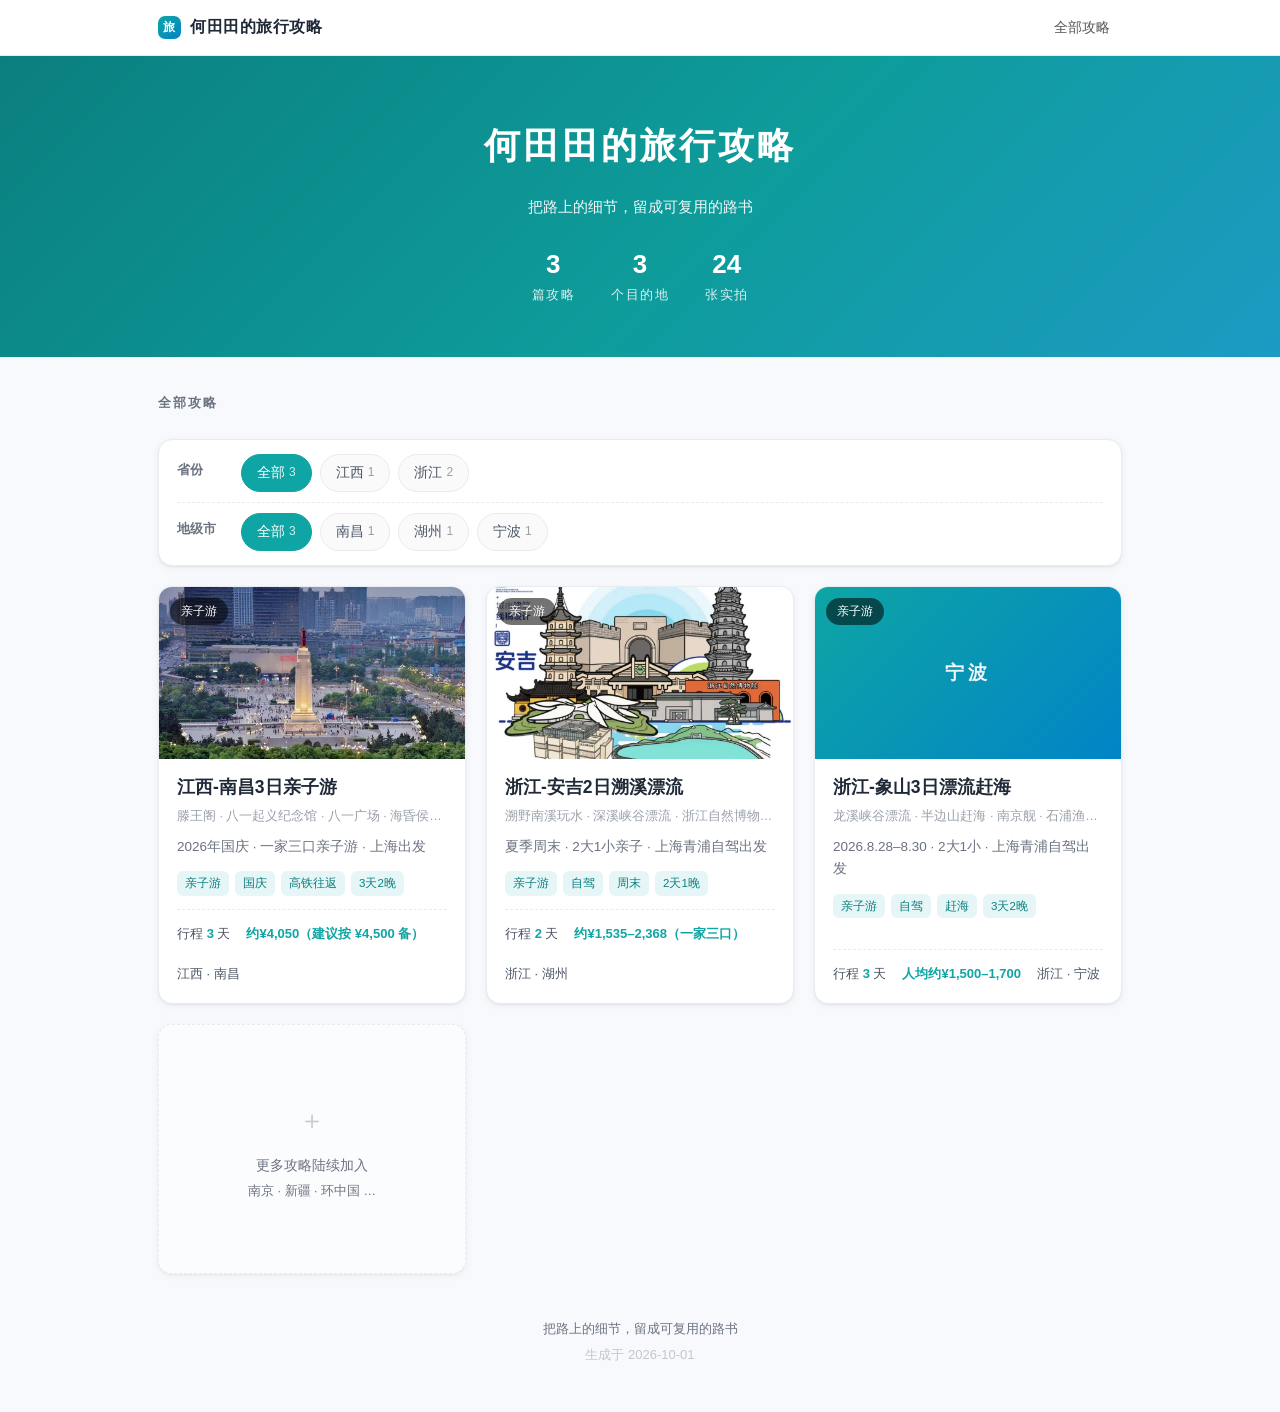
==== commit 3db75179: "sync: update main via one-click push" ====
--- a/index.html
+++ b/index.html
@@ -11,6 +11,7 @@
 <meta property="og:url" content="https://creamshi0208.github.io/TianTravel/">
 <meta property="og:site_name" content="何田田的旅行攻略">
 <meta property="og:locale" content="zh_CN">
+<meta property="og:image" content="https://creamshi0208.github.io/TianTravel/images/nanchang/00_%E6%B1%9F%E8%A5%BF_%E5%8D%97%E6%98%8C3%E6%97%A5%E4%BA%B2%E5%AD%90%E6%B8%B8.webp">
 <link rel="icon" href="data:image/svg+xml,%3Csvg xmlns='http://www.w3.org/2000/svg' viewBox='0 0 64 64'%3E%3Cdefs%3E%3ClinearGradient id='g' x1='0' y1='0' x2='1' y2='1'%3E%3Cstop offset='0' stop-color='%230b7f80'/%3E%3Cstop offset='1' stop-color='%230284c7'/%3E%3C/linearGradient%3E%3C/defs%3E%3Crect width='64' height='64' rx='14' fill='url(%23g)'/%3E%3Ctext x='32' y='45' font-size='34' text-anchor='middle' fill='%23fff' font-family='sans-serif' font-weight='700'%3E%E6%97%85%3C/text%3E%3C/svg%3E">
 <title>何田田的旅行攻略</title>
 <link rel="stylesheet" href="css/style.css">
@@ -21,7 +22,7 @@
 <body>
 <div id="prog"></div>
 <header class="topbar"><div class="in"><a class="brand" href="#/"><i>旅</i>何田田的旅行攻略</a><a class="tb-back" href="#/"><em>←</em>返回全部攻略</a><a class="tb-route" id="tbRoute" href="#/route"><em>🧭</em>查看路线图</a><button class="tb-share" id="shareBtn" type="button">分享</button><nav class="tb-nav"><a href="#/">全部攻略</a></nav></div></header>
-<main><div class="view" id="v-home" data-view="home"><div class="hero-home"><h1>何田田的旅行攻略</h1><p class="lead">把路上的细节，留成可复用的路书</p><div class="stats"><div class="stat"><b>3</b><span>篇攻略</span></div><div class="stat"><b>3</b><span>个目的地</span></div><div class="stat"><b>14</b><span>张实拍</span></div></div></div><div class="wrap"><div class="sec-title">全部攻略</div><div class="fbar"><div class="frow"><span class="flab">省份</span><div class="fchips" id="fp"><button class="on" data-prov="全部" onclick="pickProv(this)">全部<i>3</i></button><button data-prov="江西" onclick="pickProv(this)">江西<i>1</i></button><button data-prov="浙江" onclick="pickProv(this)">浙江<i>2</i></button></div></div><div class="frow"><span class="flab">地级市</span><div class="fchips" id="fc"><button class="on" data-prov="全部" data-city="全部" onclick="pickCity(this)">全部<i>3</i></button><button data-prov="江西" data-city="南昌" onclick="pickCity(this)">南昌<i>1</i></button><button data-prov="浙江" data-city="湖州" onclick="pickCity(this)">湖州<i>1</i></button><button data-prov="浙江" data-city="宁波" onclick="pickCity(this)">宁波<i>1</i></button></div></div></div><div class="grid"><a class="gcard" href="#/nanchang-3d" data-prov="江西" data-city="南昌"><div class="cov"><img src="images/nanchang/00_江西_南昌3日亲子游.webp" alt="江西-南昌3日亲子游" loading="lazy"><span class="bd">亲子游</span></div><div class="bd2"><h3>江西-南昌3日亲子游</h3><p class="spots" title="滕王阁 · 八一起义纪念馆 · 八一广场 · 海昏侯国遗址 · 万寿宫 · 南昌之星">滕王阁 · 八一起义纪念馆 · 八一广场 · 海昏侯国遗址 · 万寿宫 · 南昌之星</p><p class="sub">2026年国庆 · 一家三口亲子游 · 上海出发</p><div class="tags"><span>亲子游</span><span>国庆</span><span>高铁往返</span><span>3天2晚</span></div><div class="meta"><span>行程 <b>3</b> 天</span><span><b>约¥4,550（建议按 ¥5,000 备）</b></span><span>江西 · 南昌</span></div></div></a><a class="gcard" href="#/anji-2d" data-prov="浙江" data-city="湖州"><div class="cov"><img src="images/anji/00_封面_安吉2日溯溪漂流.webp" alt="浙江-安吉2日溯溪漂流" loading="lazy" decoding="async"><span class="bd">亲子游</span></div><div class="bd2"><h3>浙江-安吉2日溯溪漂流</h3><p class="spots" title="溯野南溪玩水 · 深溪峡谷漂流 · 浙江自然博物院安吉馆">溯野南溪玩水 · 深溪峡谷漂流 · 浙江自然博物院安吉馆</p><p class="sub">夏季周末 · 2大1小亲子 · 上海青浦自驾出发</p><div class="tags"><span>亲子游</span><span>自驾</span><span>周末</span><span>2天1晚</span></div><div class="meta"><span>行程 <b>2</b> 天</span><span><b>约¥1,535–2,368（一家三口）</b></span><span>浙江 · 湖州</span></div></div></a><a class="gcard" href="#/xiangshan-3d" data-prov="浙江" data-city="宁波"><div class="cov nocov"><em>宁波</em><span class="bd">亲子游</span></div><div class="bd2"><h3>浙江-象山3日漂流赶海</h3><p class="spots" title="龙溪峡谷漂流 · 半边山赶海 · 南京舰 · 石浦渔港古城 · 东门岛">龙溪峡谷漂流 · 半边山赶海 · 南京舰 · 石浦渔港古城 · 东门岛</p><p class="sub">2026.8.28–8.30 · 2大1小 · 上海青浦自驾出发</p><div class="tags"><span>亲子游</span><span>自驾</span><span>赶海</span><span>3天2晚</span></div><div class="meta"><span>行程 <b>3</b> 天</span><span><b>人均约¥1,500–1,700</b></span><span>浙江 · 宁波</span></div></div></a><div class="gcard soon"><em>＋</em>更多攻略陆续加入<br><span style="font-size:12.5px">南京 · 新疆 · 环中国 …</span></div></div><div class="empty" id="empty">该分类下暂无攻略</div></div></div><div class="view" id="v-nanchang-3d" data-view="nanchang-3d"></div><div class="view" id="v-anji-2d" data-view="anji-2d"></div><div class="view" id="v-xiangshan-3d" data-view="xiangshan-3d"></div>
+<main><div class="view" id="v-home" data-view="home"><div class="hero-home"><h1>何田田的旅行攻略</h1><p class="lead">把路上的细节，留成可复用的路书</p><div class="stats"><div class="stat"><b>3</b><span>篇攻略</span></div><div class="stat"><b>3</b><span>个目的地</span></div><div class="stat"><b>24</b><span>张实拍</span></div></div></div><div class="wrap"><div class="sec-title">全部攻略</div><div class="fbar"><div class="frow"><span class="flab">省份</span><div class="fchips" id="fp"><button class="on" data-prov="全部" onclick="pickProv(this)">全部<i>3</i></button><button data-prov="江西" onclick="pickProv(this)">江西<i>1</i></button><button data-prov="浙江" onclick="pickProv(this)">浙江<i>2</i></button></div></div><div class="frow"><span class="flab">地级市</span><div class="fchips" id="fc"><button class="on" data-prov="全部" data-city="全部" onclick="pickCity(this)">全部<i>3</i></button><button data-prov="江西" data-city="南昌" onclick="pickCity(this)">南昌<i>1</i></button><button data-prov="浙江" data-city="湖州" onclick="pickCity(this)">湖州<i>1</i></button><button data-prov="浙江" data-city="宁波" onclick="pickCity(this)">宁波<i>1</i></button></div></div></div><div class="grid"><a class="gcard" href="#/nanchang-3d" data-prov="江西" data-city="南昌"><div class="cov"><img src="images/nanchang/00_江西_南昌3日亲子游.webp" alt="江西-南昌3日亲子游" loading="lazy"><span class="bd">亲子游</span></div><div class="bd2"><h3>江西-南昌3日亲子游</h3><p class="spots" title="滕王阁 · 八一起义纪念馆 · 八一广场 · 海昏侯国遗址 · 万寿宫 · 南昌之星">滕王阁 · 八一起义纪念馆 · 八一广场 · 海昏侯国遗址 · 万寿宫 · 南昌之星</p><p class="sub">2026年国庆 · 一家三口亲子游 · 上海出发</p><div class="tags"><span>亲子游</span><span>国庆</span><span>高铁往返</span><span>3天2晚</span></div><div class="meta"><span>行程 <b>3</b> 天</span><span><b>约¥4,050（建议按 ¥4,500 备）</b></span><span>江西 · 南昌</span></div></div></a><a class="gcard" href="#/anji-2d" data-prov="浙江" data-city="湖州"><div class="cov"><img src="images/anji/00_封面_安吉2日溯溪漂流.webp" alt="浙江-安吉2日溯溪漂流" loading="lazy" decoding="async"><span class="bd">亲子游</span></div><div class="bd2"><h3>浙江-安吉2日溯溪漂流</h3><p class="spots" title="溯野南溪玩水 · 深溪峡谷漂流 · 浙江自然博物院安吉馆">溯野南溪玩水 · 深溪峡谷漂流 · 浙江自然博物院安吉馆</p><p class="sub">夏季周末 · 2大1小亲子 · 上海青浦自驾出发</p><div class="tags"><span>亲子游</span><span>自驾</span><span>周末</span><span>2天1晚</span></div><div class="meta"><span>行程 <b>2</b> 天</span><span><b>约¥1,535–2,368（一家三口）</b></span><span>浙江 · 湖州</span></div></div></a><a class="gcard" href="#/xiangshan-3d" data-prov="浙江" data-city="宁波"><div class="cov nocov"><em>宁波</em><span class="bd">亲子游</span></div><div class="bd2"><h3>浙江-象山3日漂流赶海</h3><p class="spots" title="龙溪峡谷漂流 · 半边山赶海 · 南京舰 · 石浦渔港古城 · 东门岛">龙溪峡谷漂流 · 半边山赶海 · 南京舰 · 石浦渔港古城 · 东门岛</p><p class="sub">2026.8.28–8.30 · 2大1小 · 上海青浦自驾出发</p><div class="tags"><span>亲子游</span><span>自驾</span><span>赶海</span><span>3天2晚</span></div><div class="meta"><span>行程 <b>3</b> 天</span><span><b>人均约¥1,500–1,700</b></span><span>浙江 · 宁波</span></div></div></a><div class="gcard soon"><em>＋</em>更多攻略陆续加入<br><span style="font-size:12.5px">南京 · 新疆 · 环中国 …</span></div></div><div class="empty" id="empty">该分类下暂无攻略</div></div></div><div class="view" id="v-nanchang-3d" data-view="nanchang-3d"></div><div class="view" id="v-anji-2d" data-view="anji-2d"></div><div class="view" id="v-xiangshan-3d" data-view="xiangshan-3d"></div>
 <div class="view" id="v-route" data-view="route"></div></main>
 <div id="lb"><img id="lb-img" alt="放大查看"><div id="lb-cap"></div><button id="lb-x" type="button" aria-label="关闭">×</button></div>
 <button id="toTop" title="回到顶部">↑</button>
--- a/css/style.css
+++ b/css/style.css
@@ -287,6 +287,8 @@
   box-shadow:none!important;border-color:#ccc!important}
  .gcard:hover{transform:none}
  figure.ph::after{display:none}
+ .story-play{display:none!important}
+ .story{background:#fff!important;border-color:#ccc!important}
  a{color:inherit!important;text-decoration:none}
  #sidetoc{display:none!important}
  footer{padding:14px 0 0}
@@ -355,6 +357,17 @@
 .pt-tag.t-err{background:#e6f6f6;color:#0b7f80}
 .pt-d{font-size:14px;color:#4b5563;line-height:1.8}
 .pt-d b{color:var(--brand)}
+
+/* ===== 景点讲解卡（讲给娃听 + 语音播放）=====
+   挂在速查卡 .rt 里；App 壳内联注入行程条目时样式走 app-shell.css */
+.story{margin-top:10px;background:var(--brand-soft);border:1px solid #cdeceb;border-radius:10px;padding:10px 13px}
+.story-bar{display:flex;align-items:center;gap:8px;flex-wrap:wrap;margin-bottom:4px}
+.story-bar b{font-size:13px;color:var(--brand-dark);letter-spacing:.5px}
+.story-play{border:1px solid #cdeceb;background:#fff;color:var(--brand-dark);font-size:12px;
+font-family:inherit;cursor:pointer;border-radius:999px;padding:3px 11px;line-height:1.5;
+-webkit-tap-highlight-color:transparent}
+.story-play:active{background:#d8f0f0}
+.story p{margin:6px 0 0;font-size:14px;color:var(--ink-2);line-height:1.9}
 @media(max-width:640px){
  .pt{padding:12px 13px}
  .pt-n{font-size:15px}
--- a/css/app-shell.css
+++ b/css/app-shell.css
@@ -78,6 +78,7 @@
     -webkit-tap-highlight-color:transparent}
   .ap-quick button:active{background:var(--brand-soft);border-color:#b8e6e6}
   .ap-quick b{font-size:14.5px;color:var(--brand-dark);font-weight:700}
+  .ap-quick .q-sub{display:block;font-size:11.5px;color:var(--ink-3);margin-top:3px}
 
   /* 首页：每天一个主题（概览卡片流，参考 dali 站） */
   .ap-sec-cap{font-size:12px;font-weight:800;color:var(--ink-3);letter-spacing:2px;
@@ -131,6 +132,17 @@
   .ap-day-spots .rt-h{font-size:14.5px;font-weight:700;color:var(--ink);margin-bottom:3px}
   .ap-day-spots .rt-d{font-size:12.5px;color:var(--ink-2);line-height:1.6}
   .ap-day-spots .rt-m{font-size:12px;color:var(--ink-3);line-height:1.6;margin-top:2px}
+
+  /* 讲解卡（🔈 讲给娃听）：内联在行程条目里 / 兜底速查卡里，带 TTS 播放按钮 */
+  .ap-tab .story{margin-top:9px;background:#fff;border:1px solid var(--line);
+    border-left:3px solid var(--brand);border-radius:10px;padding:9px 11px}
+  .ap-tab .story-bar{display:flex;align-items:center;gap:6px;flex-wrap:wrap;margin-bottom:3px}
+  .ap-tab .story-bar b{font-size:12px;color:var(--brand-dark);letter-spacing:.5px}
+  .ap-tab .story-play{border:1px solid #cdeceb;background:var(--brand-soft);color:var(--brand-dark);
+    font-size:11.5px;font-family:inherit;cursor:pointer;border-radius:999px;padding:3px 10px;
+    line-height:1.5;-webkit-tap-highlight-color:transparent}
+  .ap-tab .story-play:active{background:#d8f0f0}
+  .ap-tab .story p{margin:4px 0 0;font-size:12.5px;color:var(--ink-2);line-height:1.7}
 
   /* 行程 Tab：Day 胶囊（只显示 Day N）+ 当天主题，rail 整体吸顶常驻 */
   .ap-rail-wrap{position:sticky;top:0;z-index:30;
